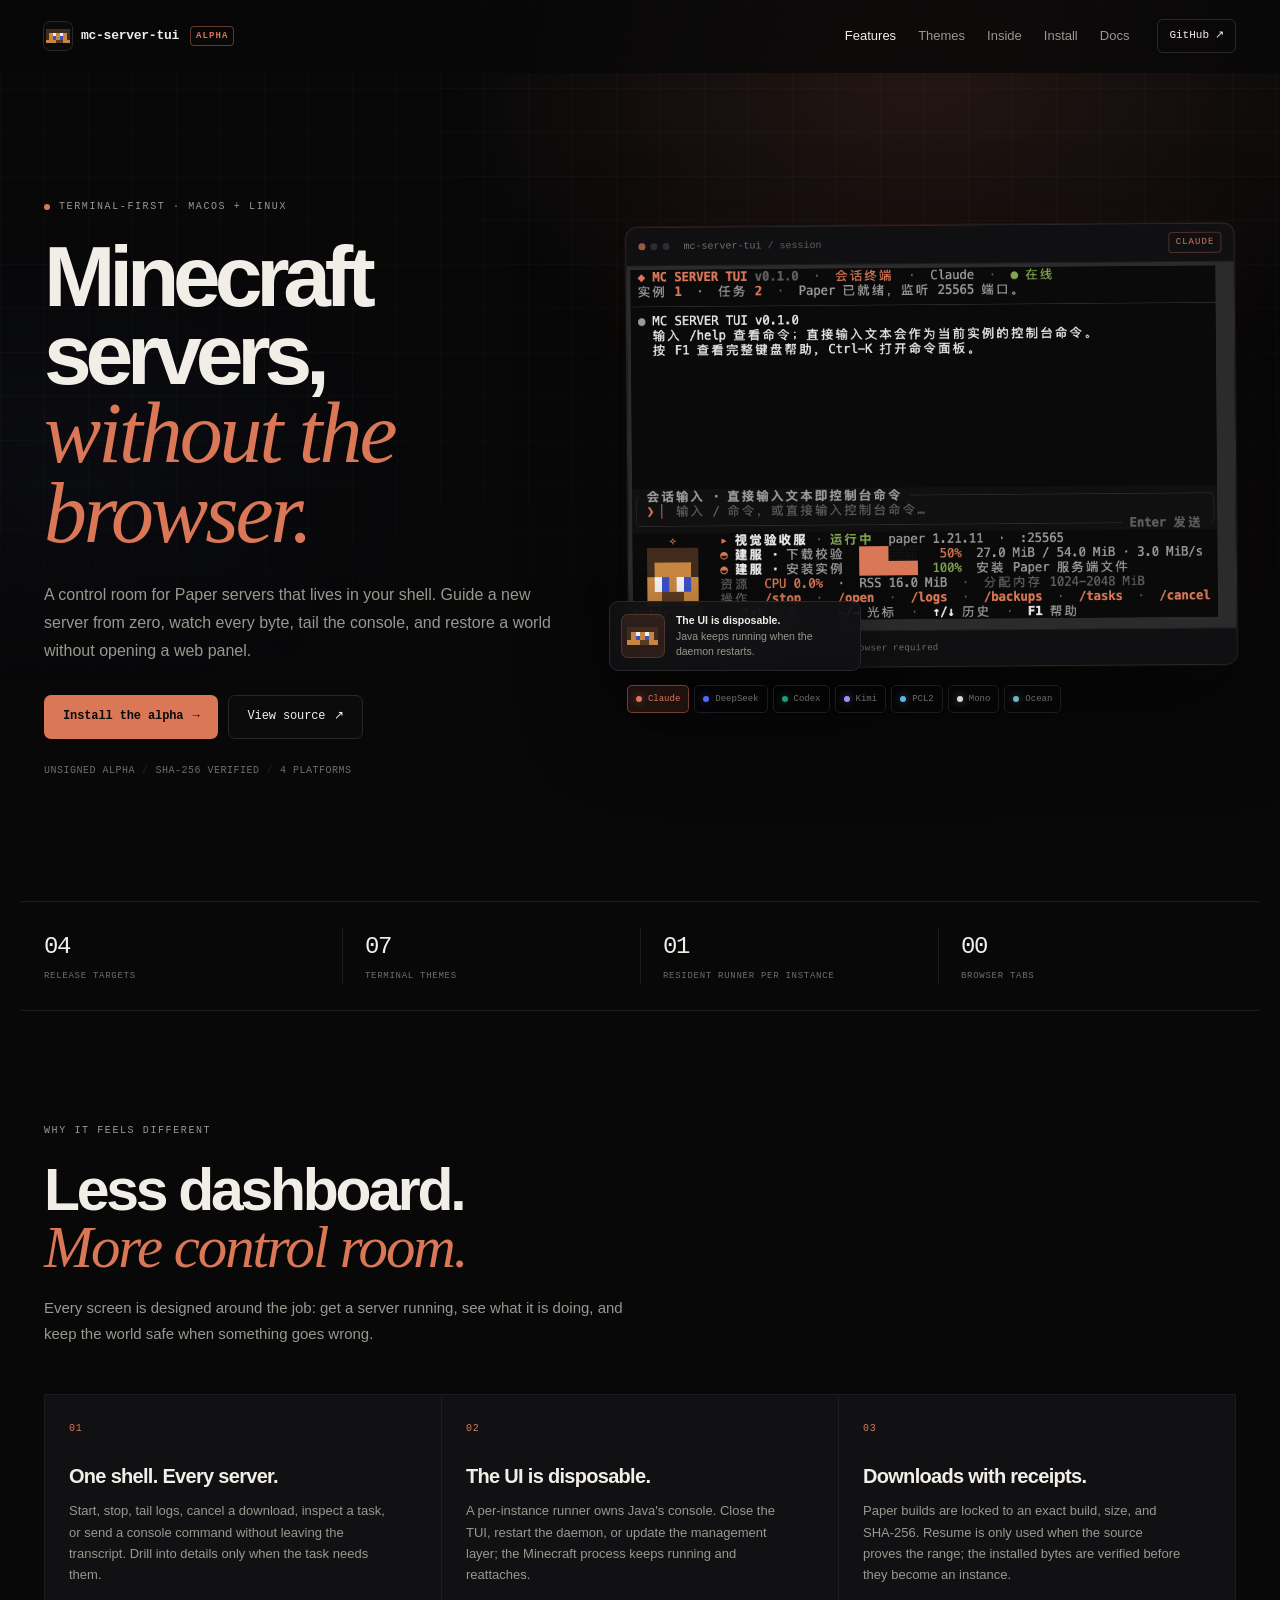
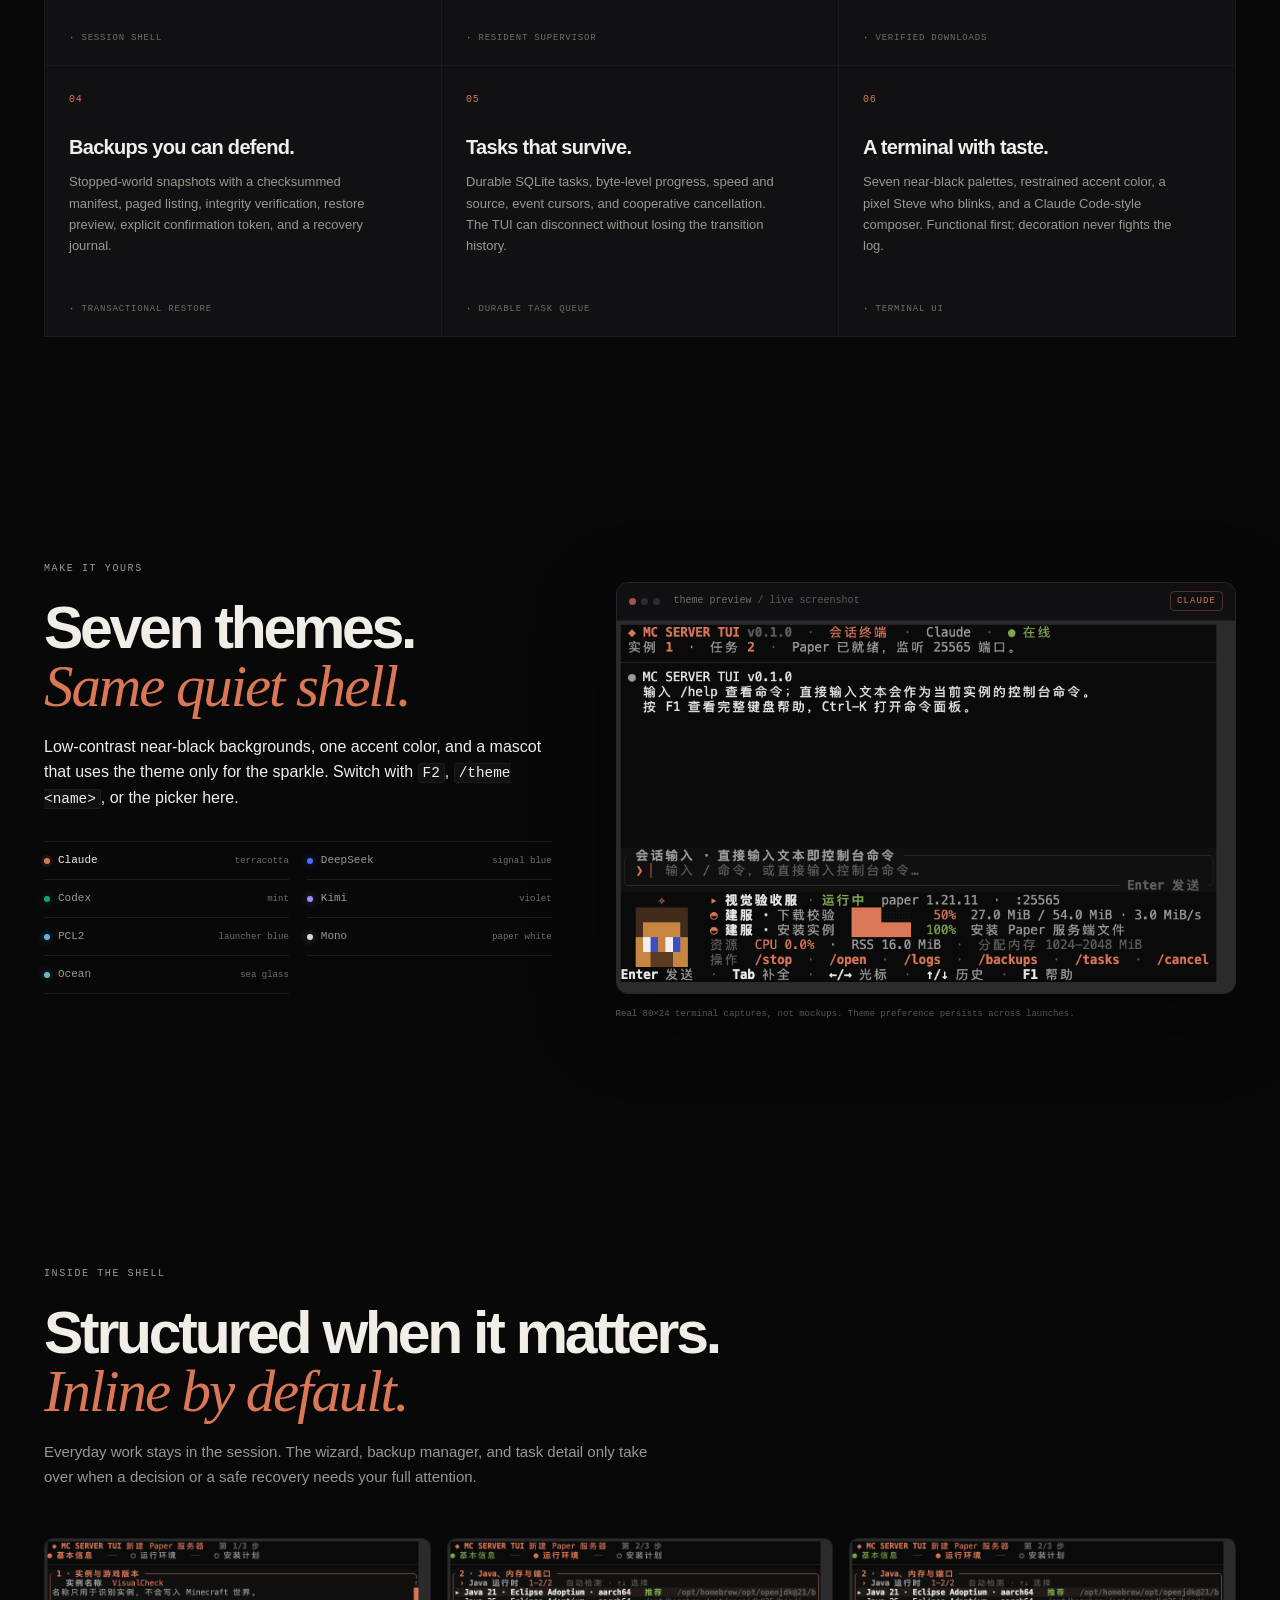
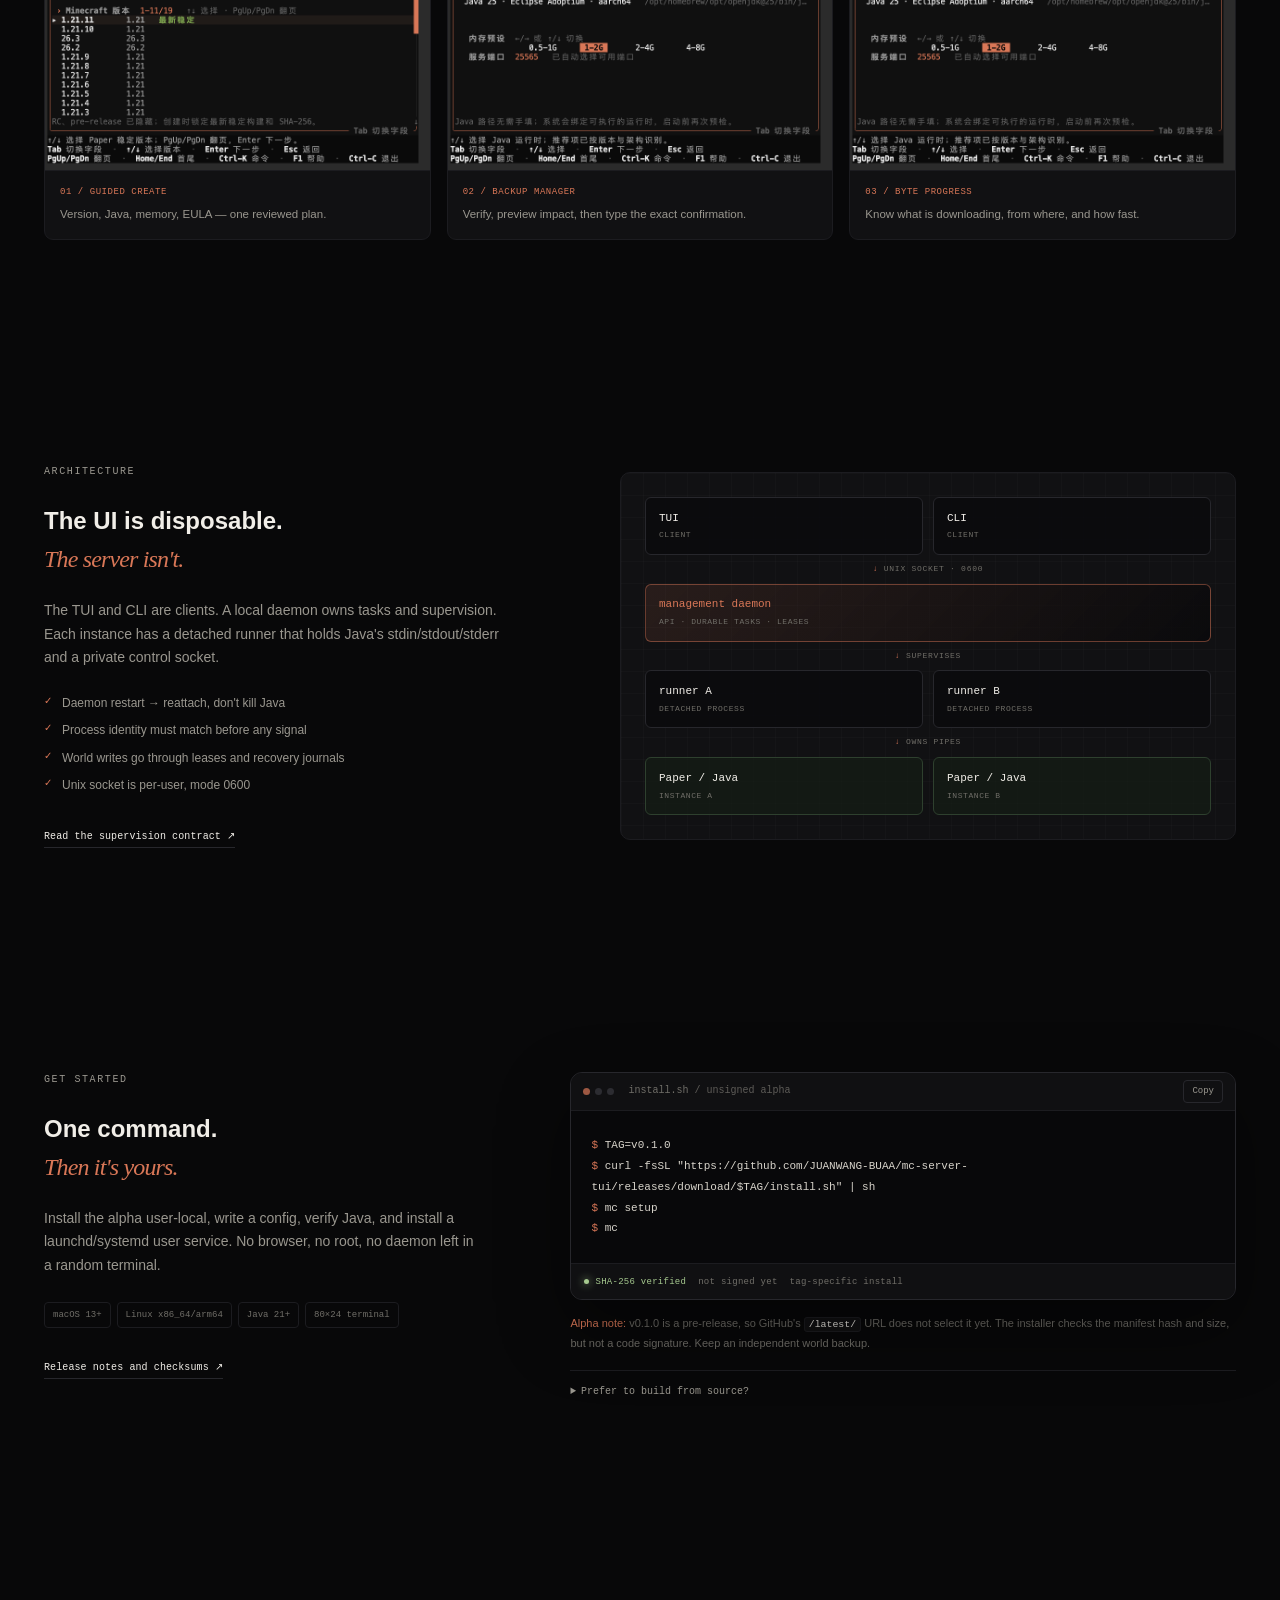
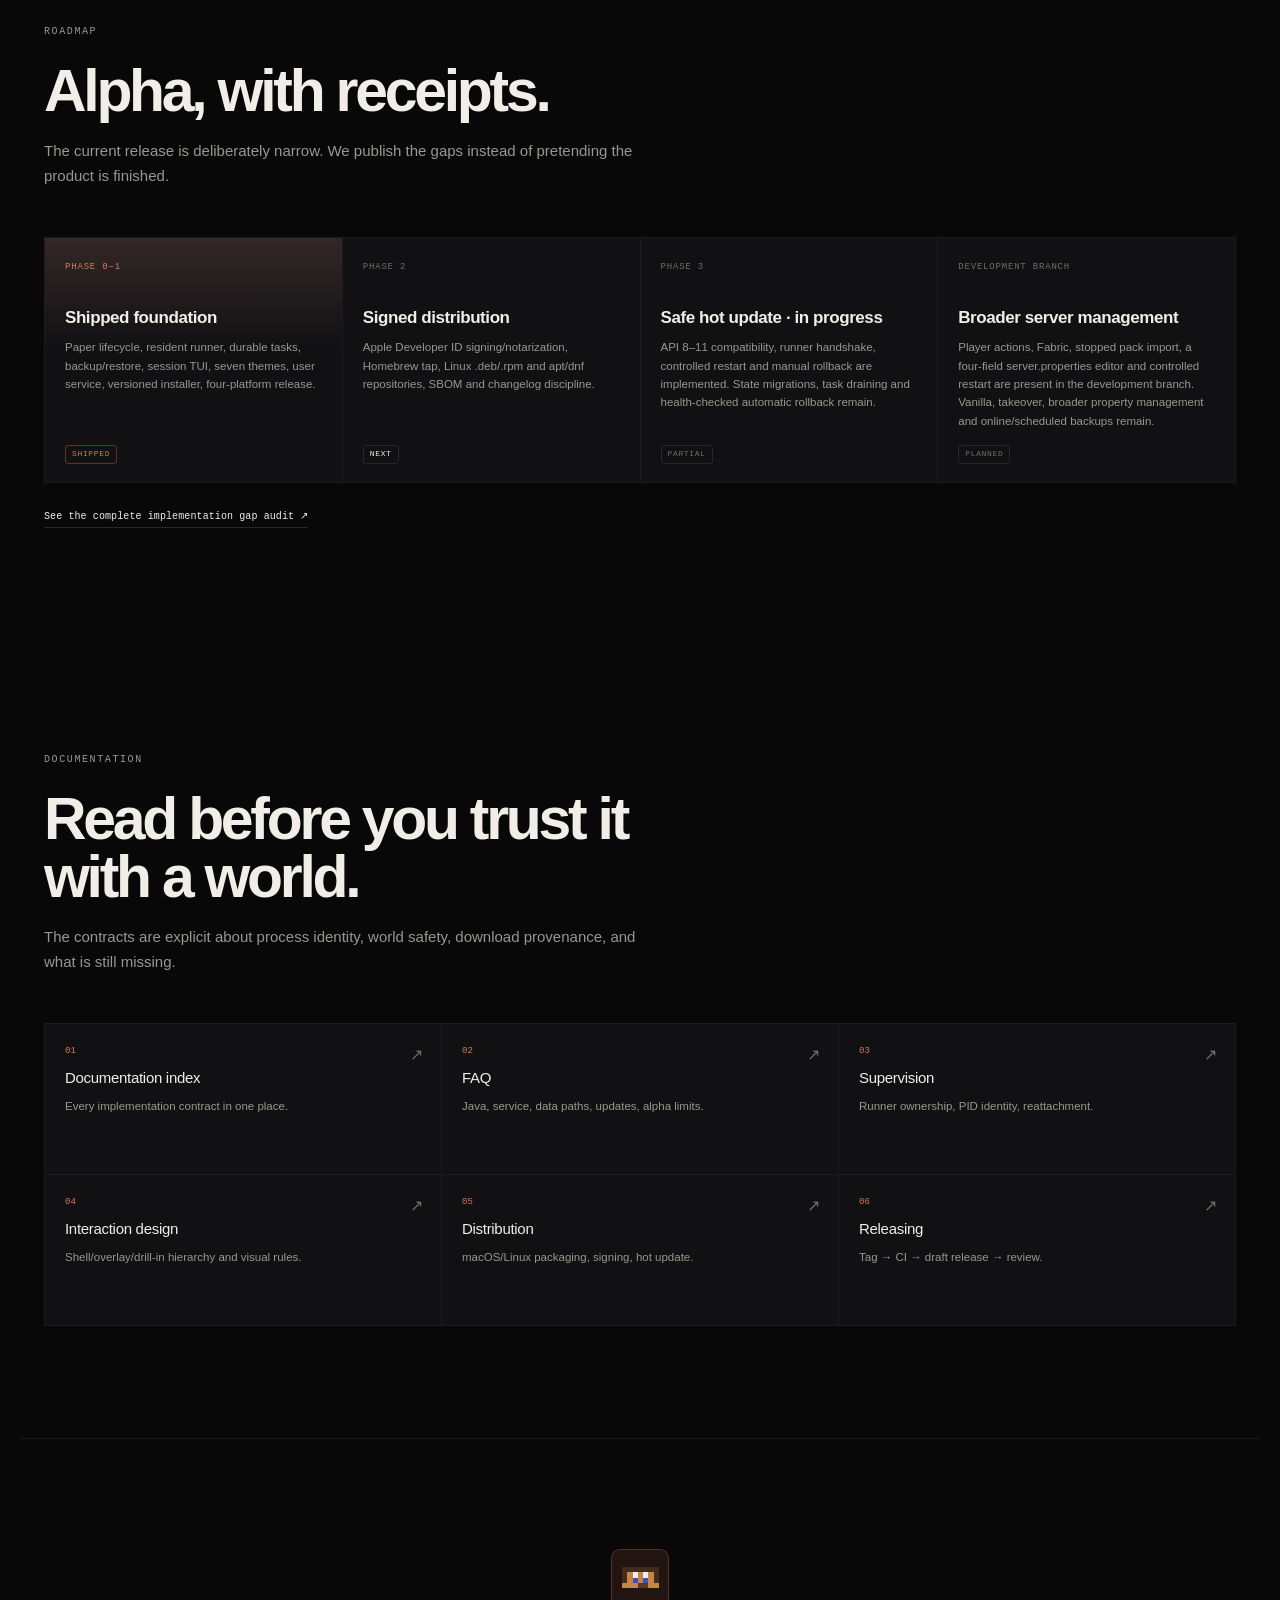
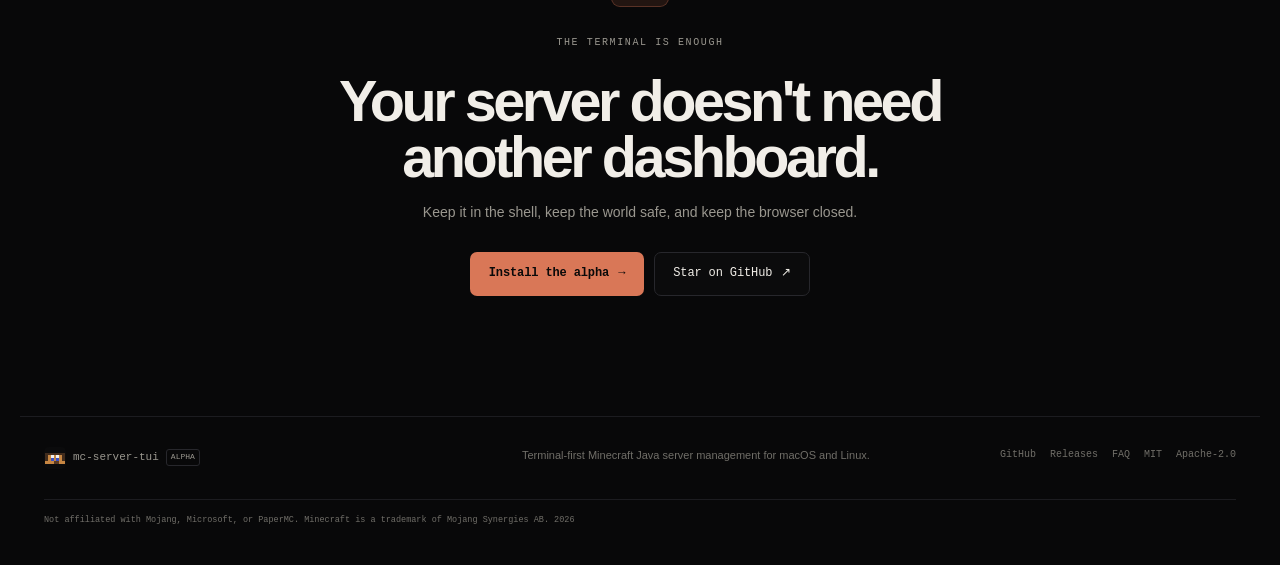
==== site/index.html @ d03c5795 "feat: add controlled server restart Add v11 restart coordination, CLI lifecycle commands, TUI restar" ====
<!doctype html>
<html lang="en" data-theme="claude">
<head>
  <meta charset="utf-8">
  <meta name="viewport" content="width=device-width, initial-scale=1">
  <script>
    document.documentElement.classList.add("js");
    window.addEventListener("error", function () {
      document.documentElement.classList.remove("js");
    }, true);
  </script>
  <title>mc-server-tui — Minecraft servers without the browser</title>
  <meta name="description" content="A terminal-first Minecraft Java server manager for macOS and Linux. Guided Paper setup, a resident supervisor, live console, verified downloads, world backups, and a Claude Code-style TUI.">
  <meta name="keywords" content="Minecraft server manager, PaperMC, Rust TUI, Ratatui, macOS, Linux, self-hosted, Minecraft backup, terminal UI, server supervisor">
  <meta name="author" content="JUANWANG-BUAA">
  <meta name="theme-color" content="#0b0b0c">
  <link rel="canonical" href="https://juanwang-buaa.github.io/mc-server-tui/">
  <link rel="icon" href="assets/favicon.svg" type="image/svg+xml">
  <link rel="stylesheet" href="assets/styles.css">
  <noscript><style>[data-reveal]{opacity:1!important;transform:none!important}</style></noscript>
  <meta property="og:type" content="website">
  <meta property="og:title" content="mc-server-tui — Minecraft servers without the browser">
  <meta property="og:description" content="A terminal-first Minecraft Java server manager for macOS and Linux. Paper setup, resident runner, live console, verified downloads, backups.">
  <meta property="og:url" content="https://juanwang-buaa.github.io/mc-server-tui/">
  <meta property="og:image" content="https://juanwang-buaa.github.io/mc-server-tui/assets/themes-overview.png">
  <meta name="twitter:card" content="summary_large_image">
  <meta name="twitter:title" content="mc-server-tui — Minecraft servers without the browser">
  <meta name="twitter:description" content="A terminal-first Minecraft Java server manager for macOS and Linux.">
  <meta name="twitter:image" content="https://juanwang-buaa.github.io/mc-server-tui/assets/themes-overview.png">
  <script type="application/ld+json">
  {
    "@context": "https://schema.org",
    "@type": "SoftwareApplication",
    "name": "mc-server-tui",
    "applicationCategory": "DeveloperApplication",
    "operatingSystem": "macOS, Linux",
    "softwareVersion": "0.1.0",
    "license": "MIT OR Apache-2.0",
    "url": "https://juanwang-buaa.github.io/mc-server-tui/",
    "codeRepository": "https://github.com/JUANWANG-BUAA/mc-server-tui",
    "description": "Terminal-first Minecraft Java server manager with a resident supervisor, verified downloads, backups, and a Claude Code-style TUI."
  }
  </script>
  <script src="assets/app.js" defer></script>
</head>
<body>
  <a class="skip-link" href="#main">Skip to content</a>
  <div class="page-glow" aria-hidden="true"></div>

  <header class="site-header" id="site-header">
    <div class="header-inner">
      <a class="brand" href="#top" aria-label="mc-server-tui home">
        <img class="brand-mark" src="assets/favicon.svg" alt="" width="28" height="28">
        <span>mc-server-tui</span>
        <span class="alpha-tag">ALPHA</span>
      </a>
      <nav class="nav" aria-label="Main navigation">
        <a href="#features">Features</a>
        <a href="#themes">Themes</a>
        <a href="#inside">Inside</a>
        <a href="#install">Install</a>
        <a href="#docs">Docs</a>
      </nav>
      <a class="header-github" href="https://github.com/JUANWANG-BUAA/mc-server-tui" target="_blank" rel="noreferrer">
        GitHub <span aria-hidden="true">↗</span>
      </a>
    </div>
  </header>

  <main id="main">
    <section class="hero" id="top">
      <div class="hero-copy" data-reveal>
        <div class="eyebrow"><span class="pulse-dot" aria-hidden="true"></span> Terminal-first · macOS + Linux</div>
        <h1>Minecraft servers,<br><em>without the browser.</em></h1>
        <p class="lede">A control room for Paper servers that lives in your shell. Guide a new server from zero, watch every byte, tail the console, and restore a world without opening a web panel.</p>
        <div class="hero-actions">
          <a class="button button-primary" href="#install">Install the alpha <span aria-hidden="true">→</span></a>
          <a class="button button-ghost" href="https://github.com/JUANWANG-BUAA/mc-server-tui" target="_blank" rel="noreferrer">View source <span aria-hidden="true">↗</span></a>
        </div>
        <div class="hero-meta">
          <span>Unsigned alpha</span><span class="meta-sep">/</span>
          <span>SHA-256 verified</span><span class="meta-sep">/</span>
          <span>4 platforms</span>
        </div>
      </div>

      <div class="hero-visual" data-reveal>
        <div class="terminal-window hero-terminal">
          <div class="terminal-bar">
            <span class="traffic" aria-hidden="true"><i></i><i></i><i></i></span>
            <span class="terminal-path">mc-server-tui <span>/ session</span></span>
            <span class="theme-label" id="hero-theme-label">CLAUDE</span>
          </div>
          <div class="terminal-screen">
            <img id="hero-shot" src="assets/shell-session-claude-80x24.png" alt="mc-server-tui session shell in the Claude theme" width="830" height="500" fetchpriority="high">
          </div>
          <div class="terminal-status">
            <span class="status-live"><i aria-hidden="true"></i> resident runner online</span>
            <span>80×24</span>
            <span>no browser required</span>
          </div>
        </div>

        <div class="runner-card">
          <div class="steve" aria-hidden="true">
            <svg viewBox="0 0 7 4" shape-rendering="crispEdges" role="presentation">
              <rect width="7" height="1" fill="#402b1c"/>
              <rect x="0" y="1" width="1" height="1" fill="#402b1c"/><rect x="6" y="1" width="1" height="1" fill="#402b1c"/>
              <rect x="1" y="1" width="1" height="1" fill="#c68642"/><rect x="2" y="1" width="1" height="1" fill="#f0f0f0"/><rect x="3" y="1" width="1" height="1" fill="#c68642"/><rect x="4" y="1" width="1" height="1" fill="#f0f0f0"/><rect x="5" y="1" width="1" height="1" fill="#c68642"/>
              <rect x="0" y="2" width="1" height="1" fill="#402b1c"/><rect x="1" y="2" width="1" height="1" fill="#c68642"/><rect x="2" y="2" width="1" height="1" fill="#3a4fc4"/><rect x="3" y="2" width="1" height="1" fill="#c68642"/><rect x="4" y="2" width="1" height="1" fill="#3a4fc4"/><rect x="5" y="2" width="1" height="1" fill="#c68642"/><rect x="6" y="2" width="1" height="1" fill="#402b1c"/>
              <rect x="0" y="3" width="1" height="1" fill="#c68642"/><rect x="1" y="3" width="1" height="1" fill="#c68642"/><rect x="2" y="3" width="1" height="1" fill="#c68642"/><rect x="3" y="3" width="1" height="1" fill="#5b3a22"/><rect x="4" y="3" width="1" height="1" fill="#5b3a22"/><rect x="5" y="3" width="1" height="1" fill="#c68642"/><rect x="6" y="3" width="1" height="1" fill="#c68642"/>
            </svg>
          </div>
          <p><strong>The UI is disposable.</strong><br>Java keeps running when the daemon restarts.</p>
        </div>

        <div class="theme-picker" role="group" aria-label="Preview a terminal theme">
          <button type="button" class="theme-chip is-active" data-set-theme="claude" aria-pressed="true"><i style="--swatch:#d97757"></i>Claude</button>
          <button type="button" class="theme-chip" data-set-theme="deepseek" aria-pressed="false"><i style="--swatch:#4d6bfe"></i>DeepSeek</button>
          <button type="button" class="theme-chip" data-set-theme="codex" aria-pressed="false"><i style="--swatch:#10a37f"></i>Codex</button>
          <button type="button" class="theme-chip" data-set-theme="kimi" aria-pressed="false"><i style="--swatch:#a78bfa"></i>Kimi</button>
          <button type="button" class="theme-chip" data-set-theme="pcl2" aria-pressed="false"><i style="--swatch:#56b8e8"></i>PCL2</button>
          <button type="button" class="theme-chip" data-set-theme="mono" aria-pressed="false"><i style="--swatch:#d8d8d8"></i>Mono</button>
          <button type="button" class="theme-chip" data-set-theme="ocean" aria-pressed="false"><i style="--swatch:#6cb6c9"></i>Ocean</button>
        </div>
      </div>
    </section>

    <section class="stats" aria-label="Project facts">
      <div><strong>04</strong><span>release targets</span></div>
      <div><strong>07</strong><span>terminal themes</span></div>
      <div><strong>01</strong><span>resident runner per instance</span></div>
      <div><strong>00</strong><span>browser tabs</span></div>
    </section>

    <section class="section" id="features">
      <div class="section-heading" data-reveal>
        <p class="eyebrow">Why it feels different</p>
        <h2>Less dashboard.<br><em>More control room.</em></h2>
        <p>Every screen is designed around the job: get a server running, see what it is doing, and keep the world safe when something goes wrong.</p>
      </div>
      <div class="feature-grid">
        <article class="feature-card" data-reveal>
          <span class="feature-index">01</span>
          <h3>One shell. Every server.</h3>
          <p>Start, stop, tail logs, cancel a download, inspect a task, or send a console command without leaving the transcript. Drill into details only when the task needs them.</p>
          <span class="feature-tag">session shell</span>
        </article>
        <article class="feature-card" data-reveal>
          <span class="feature-index">02</span>
          <h3>The UI is disposable.</h3>
          <p>A per-instance runner owns Java's console. Close the TUI, restart the daemon, or update the management layer; the Minecraft process keeps running and reattaches.</p>
          <span class="feature-tag">resident supervisor</span>
        </article>
        <article class="feature-card" data-reveal>
          <span class="feature-index">03</span>
          <h3>Downloads with receipts.</h3>
          <p>Paper builds are locked to an exact build, size, and SHA-256. Resume is only used when the source proves the range; the installed bytes are verified before they become an instance.</p>
          <span class="feature-tag">verified downloads</span>
        </article>
        <article class="feature-card" data-reveal>
          <span class="feature-index">04</span>
          <h3>Backups you can defend.</h3>
          <p>Stopped-world snapshots with a checksummed manifest, paged listing, integrity verification, restore preview, explicit confirmation token, and a recovery journal.</p>
          <span class="feature-tag">transactional restore</span>
        </article>
        <article class="feature-card" data-reveal>
          <span class="feature-index">05</span>
          <h3>Tasks that survive.</h3>
          <p>Durable SQLite tasks, byte-level progress, speed and source, event cursors, and cooperative cancellation. The TUI can disconnect without losing the transition history.</p>
          <span class="feature-tag">durable task queue</span>
        </article>
        <article class="feature-card" data-reveal>
          <span class="feature-index">06</span>
          <h3>A terminal with taste.</h3>
          <p>Seven near-black palettes, restrained accent color, a pixel Steve who blinks, and a Claude Code-style composer. Functional first; decoration never fights the log.</p>
          <span class="feature-tag">terminal UI</span>
        </article>
      </div>
    </section>

    <section class="section theme-section" id="themes">
      <div class="section-heading compact" data-reveal>
        <p class="eyebrow">Make it yours</p>
        <h2>Seven themes.<br><em>Same quiet shell.</em></h2>
        <p>Low-contrast near-black backgrounds, one accent color, and a mascot that uses the theme only for the sparkle. Switch with <code>F2</code>, <code>/theme &lt;name&gt;</code>, or the picker here.</p>
        <div class="theme-list" role="group" aria-label="Theme preview">
          <button type="button" class="theme-row is-active" data-set-theme="claude" aria-pressed="true"><span class="swatch" style="--swatch:#d97757"></span><span>Claude</span><small>terracotta</small></button>
          <button type="button" class="theme-row" data-set-theme="deepseek" aria-pressed="false"><span class="swatch" style="--swatch:#4d6bfe"></span><span>DeepSeek</span><small>signal blue</small></button>
          <button type="button" class="theme-row" data-set-theme="codex" aria-pressed="false"><span class="swatch" style="--swatch:#10a37f"></span><span>Codex</span><small>mint</small></button>
          <button type="button" class="theme-row" data-set-theme="kimi" aria-pressed="false"><span class="swatch" style="--swatch:#a78bfa"></span><span>Kimi</span><small>violet</small></button>
          <button type="button" class="theme-row" data-set-theme="pcl2" aria-pressed="false"><span class="swatch" style="--swatch:#56b8e8"></span><span>PCL2</span><small>launcher blue</small></button>
          <button type="button" class="theme-row" data-set-theme="mono" aria-pressed="false"><span class="swatch" style="--swatch:#d8d8d8"></span><span>Mono</span><small>paper white</small></button>
          <button type="button" class="theme-row" data-set-theme="ocean" aria-pressed="false"><span class="swatch" style="--swatch:#6cb6c9"></span><span>Ocean</span><small>sea glass</small></button>
        </div>
      </div>
      <div class="theme-preview" data-reveal>
        <div class="terminal-window">
          <div class="terminal-bar">
            <span class="traffic" aria-hidden="true"><i></i><i></i><i></i></span>
            <span class="terminal-path">theme preview <span>/ live screenshot</span></span>
            <span class="theme-label" id="theme-preview-label">CLAUDE</span>
          </div>
          <div class="terminal-screen">
            <img id="theme-shot" src="assets/shell-session-claude-80x24.png" alt="mc-server-tui Claude theme screenshot" width="830" height="500" loading="lazy">
          </div>
        </div>
        <p class="caption">Real 80×24 terminal captures, not mockups. Theme preference persists across launches.</p>
      </div>
    </section>

    <section class="section gallery-section" id="inside">
      <div class="section-heading" data-reveal>
        <p class="eyebrow">Inside the shell</p>
        <h2>Structured when it matters.<br><em>Inline by default.</em></h2>
        <p>Everyday work stays in the session. The wizard, backup manager, and task detail only take over when a decision or a safe recovery needs your full attention.</p>
      </div>
      <div class="gallery">
        <figure class="gallery-card" data-reveal>
          <img src="assets/theme-create-version-80x24.png" alt="Guided Paper version picker with scrollbar and runtime summary" width="830" height="500" loading="lazy">
          <figcaption><span>01 / Guided create</span><strong>Version, Java, memory, EULA — one reviewed plan.</strong></figcaption>
        </figure>
        <figure class="gallery-card" data-reveal>
          <img src="assets/theme-backup-manager-80x24.png" alt="World backup manager with paged backups and verification status" width="830" height="500" loading="lazy">
          <figcaption><span>02 / Backup manager</span><strong>Verify, preview impact, then type the exact confirmation.</strong></figcaption>
        </figure>
        <figure class="gallery-card" data-reveal>
          <img src="assets/theme-download-progress-80x24.png" alt="Download task with byte progress, speed, and source" width="830" height="500" loading="lazy">
          <figcaption><span>03 / Byte progress</span><strong>Know what is downloading, from where, and how fast.</strong></figcaption>
        </figure>
      </div>
    </section>

    <section class="section architecture-section" id="architecture">
      <div class="architecture-copy" data-reveal>
        <p class="eyebrow">Architecture</p>
        <h2>The UI is disposable.<br><em>The server isn't.</em></h2>
        <p>The TUI and CLI are clients. A local daemon owns tasks and supervision. Each instance has a detached runner that holds Java's stdin/stdout/stderr and a private control socket.</p>
        <ul class="check-list">
          <li>Daemon restart → reattach, don't kill Java</li>
          <li>Process identity must match before any signal</li>
          <li>World writes go through leases and recovery journals</li>
          <li>Unix socket is per-user, mode 0600</li>
        </ul>
        <a class="text-link" href="https://github.com/JUANWANG-BUAA/mc-server-tui/blob/main/docs/SUPERVISION.md" target="_blank" rel="noreferrer">Read the supervision contract <span aria-hidden="true">↗</span></a>
      </div>
      <div class="diagram" data-reveal aria-label="Architecture diagram">
        <div class="diagram-row two">
          <div class="node"><span>TUI</span><small>client</small></div>
          <div class="node"><span>CLI</span><small>client</small></div>
        </div>
        <div class="diagram-link">Unix socket · 0600</div>
        <div class="node node-wide node-daemon"><span>management daemon</span><small>API · durable tasks · leases</small></div>
        <div class="diagram-link">supervises</div>
        <div class="diagram-row two">
          <div class="node"><span>runner A</span><small>detached process</small></div>
          <div class="node"><span>runner B</span><small>detached process</small></div>
        </div>
        <div class="diagram-link">owns pipes</div>
        <div class="diagram-row two">
          <div class="node node-java"><span>Paper / Java</span><small>instance A</small></div>
          <div class="node node-java"><span>Paper / Java</span><small>instance B</small></div>
        </div>
      </div>
    </section>

    <section class="section install-section" id="install">
      <div class="install-copy" data-reveal>
        <p class="eyebrow">Get started</p>
        <h2>One command.<br><em>Then it's yours.</em></h2>
        <p>Install the alpha user-local, write a config, verify Java, and install a launchd/systemd user service. No browser, no root, no daemon left in a random terminal.</p>
        <div class="requirements">
          <span>macOS 13+</span><span>Linux x86_64/arm64</span><span>Java 21+</span><span>80×24 terminal</span>
        </div>
        <a class="text-link" href="https://github.com/JUANWANG-BUAA/mc-server-tui/releases/tag/v0.1.0" target="_blank" rel="noreferrer">Release notes and checksums <span aria-hidden="true">↗</span></a>
      </div>
      <div class="install-panel" data-reveal>
        <div class="terminal-window">
          <div class="terminal-bar">
            <span class="traffic" aria-hidden="true"><i></i><i></i><i></i></span>
            <span class="terminal-path">install.sh <span>/ unsigned alpha</span></span>
            <button class="copy-button" type="button" id="copy-install" aria-label="Copy install commands">Copy</button>
          </div>
          <pre class="install-code" id="install-snippet"><span class="prompt">$</span> TAG=v0.1.0
<span class="prompt">$</span> curl -fsSL "https://github.com/JUANWANG-BUAA/mc-server-tui/releases/download/$TAG/install.sh" | sh
<span class="prompt">$</span> mc setup
<span class="prompt">$</span> mc</pre>
          <div class="terminal-status">
            <span class="status-live"><i aria-hidden="true"></i> SHA-256 verified</span>
            <span>not signed yet</span>
            <span>tag-specific install</span>
          </div>
        </div>
        <p class="install-note"><strong>Alpha note:</strong> v0.1.0 is a pre-release, so GitHub's <code>/latest/</code> URL does not select it yet. The installer checks the manifest hash and size, but not a code signature. Keep an independent world backup.</p>
        <details class="source-build">
          <summary>Prefer to build from source?</summary>
          <pre><code>git clone https://github.com/JUANWANG-BUAA/mc-server-tui.git
cd mc-server-tui
cargo build --workspace
./target/debug/mc setup --dry-run
./target/debug/mc setup
./target/debug/mc</code></pre>
        </details>
      </div>
    </section>

    <section class="section roadmap-section" id="roadmap">
      <div class="section-heading compact" data-reveal>
        <p class="eyebrow">Roadmap</p>
        <h2>Alpha, with receipts.</h2>
        <p>The current release is deliberately narrow. We publish the gaps instead of pretending the product is finished.</p>
      </div>
      <div class="roadmap">
        <article class="roadmap-item done" data-reveal>
          <span class="phase">Phase 0–1</span>
          <h3>Shipped foundation</h3>
          <p>Paper lifecycle, resident runner, durable tasks, backup/restore, session TUI, seven themes, user service, versioned installer, four-platform release.</p>
          <span class="status-pill">shipped</span>
        </article>
        <article class="roadmap-item next" data-reveal>
          <span class="phase">Phase 2</span>
          <h3>Signed distribution</h3>
          <p>Apple Developer ID signing/notarization, Homebrew tap, Linux .deb/.rpm and apt/dnf repositories, SBOM and changelog discipline.</p>
          <span class="status-pill">next</span>
        </article>
        <article class="roadmap-item" data-reveal>
          <span class="phase">Phase 3</span>
          <h3>Safe hot update · in progress</h3>
          <p>API 8–11 compatibility, runner handshake, controlled restart and manual rollback are implemented. State migrations, task draining and health-checked automatic rollback remain.</p>
          <span class="status-pill">partial</span>
        </article>
        <article class="roadmap-item" data-reveal>
          <span class="phase">Development branch</span>
          <h3>Broader server management</h3>
          <p>Player actions, Fabric, stopped pack import, a four-field server.properties editor and controlled restart are present in the development branch. Vanilla, takeover, broader property management and online/scheduled backups remain.</p>
          <span class="status-pill">planned</span>
        </article>
      </div>
      <a class="text-link roadmap-link" href="https://github.com/JUANWANG-BUAA/mc-server-tui/blob/main/docs/IMPLEMENTATION_GAPS.md" target="_blank" rel="noreferrer">See the complete implementation gap audit <span aria-hidden="true">↗</span></a>
    </section>

    <section class="section docs-section" id="docs">
      <div class="section-heading compact" data-reveal>
        <p class="eyebrow">Documentation</p>
        <h2>Read before you trust it with a world.</h2>
        <p>The contracts are explicit about process identity, world safety, download provenance, and what is still missing.</p>
      </div>
      <div class="docs-grid">
        <a class="doc-card" href="https://github.com/JUANWANG-BUAA/mc-server-tui/blob/main/docs/README.md" target="_blank" rel="noreferrer"><span class="doc-index">01</span><strong>Documentation index</strong><span>Every implementation contract in one place.</span><i aria-hidden="true">↗</i></a>
        <a class="doc-card" href="https://github.com/JUANWANG-BUAA/mc-server-tui/blob/main/docs/FAQ.md" target="_blank" rel="noreferrer"><span class="doc-index">02</span><strong>FAQ</strong><span>Java, service, data paths, updates, alpha limits.</span><i aria-hidden="true">↗</i></a>
        <a class="doc-card" href="https://github.com/JUANWANG-BUAA/mc-server-tui/blob/main/docs/SUPERVISION.md" target="_blank" rel="noreferrer"><span class="doc-index">03</span><strong>Supervision</strong><span>Runner ownership, PID identity, reattachment.</span><i aria-hidden="true">↗</i></a>
        <a class="doc-card" href="https://github.com/JUANWANG-BUAA/mc-server-tui/blob/main/docs/INTERACTION_DESIGN.md" target="_blank" rel="noreferrer"><span class="doc-index">04</span><strong>Interaction design</strong><span>Shell/overlay/drill-in hierarchy and visual rules.</span><i aria-hidden="true">↗</i></a>
        <a class="doc-card" href="https://github.com/JUANWANG-BUAA/mc-server-tui/blob/main/docs/DISTRIBUTION.md" target="_blank" rel="noreferrer"><span class="doc-index">05</span><strong>Distribution</strong><span>macOS/Linux packaging, signing, hot update.</span><i aria-hidden="true">↗</i></a>
        <a class="doc-card" href="https://github.com/JUANWANG-BUAA/mc-server-tui/blob/main/docs/RELEASING.md" target="_blank" rel="noreferrer"><span class="doc-index">06</span><strong>Releasing</strong><span>Tag → CI → draft release → review.</span><i aria-hidden="true">↗</i></a>
      </div>
    </section>

    <section class="final-cta" data-reveal>
      <div class="final-steve" aria-hidden="true">
        <svg viewBox="0 0 7 4" shape-rendering="crispEdges" role="presentation">
          <rect width="7" height="1" fill="#402b1c"/>
          <rect x="0" y="1" width="1" height="1" fill="#402b1c"/><rect x="6" y="1" width="1" height="1" fill="#402b1c"/>
          <rect x="1" y="1" width="1" height="1" fill="#c68642"/><rect x="2" y="1" width="1" height="1" fill="#f0f0f0"/><rect x="3" y="1" width="1" height="1" fill="#c68642"/><rect x="4" y="1" width="1" height="1" fill="#f0f0f0"/><rect x="5" y="1" width="1" height="1" fill="#c68642"/>
          <rect x="0" y="2" width="1" height="1" fill="#402b1c"/><rect x="1" y="2" width="1" height="1" fill="#c68642"/><rect x="2" y="2" width="1" height="1" fill="#3a4fc4"/><rect x="3" y="2" width="1" height="1" fill="#c68642"/><rect x="4" y="2" width="1" height="1" fill="#3a4fc4"/><rect x="5" y="2" width="1" height="1" fill="#c68642"/><rect x="6" y="2" width="1" height="1" fill="#402b1c"/>
          <rect x="0" y="3" width="1" height="1" fill="#c68642"/><rect x="1" y="3" width="1" height="1" fill="#c68642"/><rect x="2" y="3" width="1" height="1" fill="#c68642"/><rect x="3" y="3" width="1" height="1" fill="#5b3a22"/><rect x="4" y="3" width="1" height="1" fill="#5b3a22"/><rect x="5" y="3" width="1" height="1" fill="#c68642"/><rect x="6" y="3" width="1" height="1" fill="#c68642"/>
        </svg>
      </div>
      <p class="eyebrow">The terminal is enough</p>
      <h2>Your server doesn't need another dashboard.</h2>
      <p>Keep it in the shell, keep the world safe, and keep the browser closed.</p>
      <div class="hero-actions center">
        <a class="button button-primary" href="#install">Install the alpha <span aria-hidden="true">→</span></a>
        <a class="button button-ghost" href="https://github.com/JUANWANG-BUAA/mc-server-tui" target="_blank" rel="noreferrer">Star on GitHub <span aria-hidden="true">↗</span></a>
      </div>
    </section>
  </main>

  <footer class="site-footer">
    <div class="footer-brand">
      <img src="assets/favicon.svg" alt="" width="22" height="22">
      <span>mc-server-tui</span>
      <span class="footer-alpha">alpha</span>
    </div>
    <p>Terminal-first Minecraft Java server management for macOS and Linux.</p>
    <div class="footer-links">
      <a href="https://github.com/JUANWANG-BUAA/mc-server-tui" target="_blank" rel="noreferrer">GitHub</a>
      <a href="https://github.com/JUANWANG-BUAA/mc-server-tui/releases" target="_blank" rel="noreferrer">Releases</a>
      <a href="https://github.com/JUANWANG-BUAA/mc-server-tui/blob/main/docs/FAQ.md" target="_blank" rel="noreferrer">FAQ</a>
      <a href="https://github.com/JUANWANG-BUAA/mc-server-tui/blob/main/LICENSE-MIT" target="_blank" rel="noreferrer">MIT</a>
      <a href="https://github.com/JUANWANG-BUAA/mc-server-tui/blob/main/LICENSE-APACHE" target="_blank" rel="noreferrer">Apache-2.0</a>
    </div>
    <p class="fine-print">Not affiliated with Mojang, Microsoft, or PaperMC. Minecraft is a trademark of Mojang Synergies AB. <span id="year">2026</span></p>
  </footer>
</body>
</html>
---- site/assets/styles.css ----
:root {
  --bg: #080809;
  --bg-elevated: #0d0d0f;
  --surface: #111113;
  --surface-2: #161618;
  --line: #27272c;
  --line-soft: #1c1c20;
  --text: #f1eee8;
  --muted: #9a978f;
  --muted-2: #706e68;
  --accent: #d97757;
  --accent-rgb: 217, 119, 87;
  --accent-soft: rgba(217, 119, 87, 0.12);
  --success: #a6c98f;
  --sans: "Inter", "SF Pro Text", -apple-system, BlinkMacSystemFont, "Segoe UI", sans-serif;
  --serif: "Iowan Old Style", "Palatino Linotype", Palatino, "Book Antiqua", Georgia, serif;
  --mono: "SFMono-Regular", "Cascadia Code", "Roboto Mono", Menlo, Consolas, monospace;
  --radius: 12px;
  --max: 1240px;
}

*,
*::before,
*::after { box-sizing: border-box; }

html {
  scroll-behavior: smooth;
  scroll-padding-top: 92px;
}

body {
  margin: 0;
  background: var(--bg);
  color: var(--text);
  font-family: var(--sans);
  font-size: 16px;
  line-height: 1.6;
  -webkit-font-smoothing: antialiased;
  overflow-x: hidden;
}

::selection {
  background: var(--accent);
  color: #090909;
}

a { color: inherit; text-decoration: none; }
button { font: inherit; }
img { max-width: 100%; height: auto; display: block; }
code, pre, kbd { font-family: var(--mono); }

.skip-link {
  position: fixed;
  top: -100px;
  left: 16px;
  z-index: 100;
  padding: 10px 14px;
  background: var(--accent);
  color: #080809;
  border-radius: 6px;
  font-family: var(--mono);
  font-size: 12px;
}
.skip-link:focus { top: 12px; }

.page-glow {
  position: fixed;
  inset: 0;
  z-index: 0;
  pointer-events: none;
  background:
    radial-gradient(700px 520px at 72% 8%, rgba(var(--accent-rgb), 0.13), transparent 70%),
    radial-gradient(560px 420px at 5% 55%, rgba(109, 133, 255, 0.045), transparent 65%),
    linear-gradient(rgba(255,255,255,0.018) 1px, transparent 1px),
    linear-gradient(90deg, rgba(255,255,255,0.018) 1px, transparent 1px);
  background-size: auto, auto, 44px 44px, 44px 44px;
  mask-image: linear-gradient(to bottom, black 0%, black 45%, transparent 82%);
  transition: background 300ms ease;
}

.site-header {
  position: sticky;
  top: 0;
  z-index: 30;
  border-bottom: 1px solid transparent;
  background: rgba(8, 8, 9, 0.72);
  backdrop-filter: blur(18px);
  transition: border-color 200ms ease, background 200ms ease;
}
.site-header.is-scrolled {
  border-bottom-color: var(--line-soft);
  background: rgba(8, 8, 9, 0.9);
}
.header-inner {
  max-width: var(--max);
  height: 72px;
  margin: 0 auto;
  padding: 0 24px;
  display: flex;
  align-items: center;
  gap: 28px;
}
.brand {
  display: inline-flex;
  align-items: center;
  gap: 9px;
  font-family: var(--mono);
  font-size: 13px;
  font-weight: 600;
  letter-spacing: -0.02em;
  white-space: nowrap;
}
.brand-mark {
  width: 28px;
  height: 28px;
  border-radius: 6px;
  box-shadow: 0 0 0 1px var(--line);
}
.alpha-tag {
  margin-left: 2px;
  padding: 2px 5px;
  border: 1px solid rgba(var(--accent-rgb), 0.45);
  border-radius: 4px;
  color: var(--accent);
  font-size: 9px;
  letter-spacing: 0.12em;
}
.nav {
  display: flex;
  align-items: center;
  gap: 22px;
  margin-left: auto;
}
.nav a {
  color: var(--muted);
  font-size: 13px;
  transition: color 160ms ease;
}
.nav a:hover { color: var(--text); }
.header-github {
  display: inline-flex;
  align-items: center;
  gap: 6px;
  padding: 7px 11px;
  border: 1px solid var(--line);
  border-radius: 6px;
  font-family: var(--mono);
  font-size: 11px;
  color: var(--text);
  transition: border-color 160ms ease, background 160ms ease;
}
.header-github:hover {
  border-color: rgba(var(--accent-rgb), 0.55);
  background: var(--accent-soft);
}

main { position: relative; z-index: 1; }

.hero {
  max-width: var(--max);
  min-height: calc(100vh - 72px);
  margin: 0 auto;
  padding: 76px 24px 72px;
  display: grid;
  grid-template-columns: 0.92fr 1.08fr;
  align-items: center;
  gap: 64px;
}
.eyebrow {
  display: flex;
  align-items: center;
  gap: 9px;
  margin: 0 0 22px;
  color: var(--muted);
  font-family: var(--mono);
  font-size: 10px;
  letter-spacing: 0.16em;
  text-transform: uppercase;
}
.pulse-dot {
  width: 6px;
  height: 6px;
  border-radius: 50%;
  background: var(--accent);
  box-shadow: 0 0 0 0 rgba(var(--accent-rgb), 0.5);
  animation: pulse 2.6s infinite;
}
@keyframes pulse {
  0%, 100% { box-shadow: 0 0 0 0 rgba(var(--accent-rgb), 0.45); }
  50% { box-shadow: 0 0 0 7px rgba(var(--accent-rgb), 0); }
}
h1, h2, h3, p { margin-top: 0; }
h1 {
  margin-bottom: 28px;
  font-size: clamp(3.4rem, 6.7vw, 6.6rem);
  line-height: 0.91;
  letter-spacing: -0.072em;
  font-weight: 600;
}
h1 em, h2 em {
  font-family: var(--serif);
  font-weight: 400;
  font-style: italic;
  letter-spacing: -0.035em;
  color: var(--accent);
}
.lede {
  max-width: 530px;
  margin-bottom: 30px;
  color: var(--muted);
  font-size: 16px;
  line-height: 1.75;
}
.hero-actions {
  display: flex;
  flex-wrap: wrap;
  align-items: center;
  gap: 10px;
}
.hero-actions.center { justify-content: center; }
.button {
  display: inline-flex;
  align-items: center;
  justify-content: center;
  gap: 9px;
  min-height: 44px;
  padding: 0 18px;
  border: 1px solid transparent;
  border-radius: 7px;
  font-family: var(--mono);
  font-size: 12px;
  letter-spacing: -0.01em;
  transition: transform 160ms ease, background 160ms ease, border-color 160ms ease, color 160ms ease;
}
.button:hover { transform: translateY(-1px); }
.button-primary {
  background: var(--accent);
  color: #090909;
  font-weight: 700;
}
.button-primary:hover { filter: brightness(1.08); }
.button-ghost {
  border-color: var(--line);
  color: var(--text);
  background: rgba(255, 255, 255, 0.015);
}
.button-ghost:hover {
  border-color: rgba(var(--accent-rgb), 0.5);
  background: var(--accent-soft);
}
.hero-meta {
  display: flex;
  flex-wrap: wrap;
  gap: 7px;
  margin-top: 24px;
  color: var(--muted-2);
  font-family: var(--mono);
  font-size: 10px;
  letter-spacing: 0.05em;
  text-transform: uppercase;
}
.meta-sep { color: var(--line); }
.hero-visual { position: relative; padding-bottom: 40px; }

.terminal-window {
  position: relative;
  overflow: hidden;
  background: var(--bg-elevated);
  border: 1px solid var(--line);
  border-radius: var(--radius);
  box-shadow: 0 28px 70px rgba(0, 0, 0, 0.45), 0 0 0 1px rgba(255, 255, 255, 0.02) inset;
}
.hero-terminal {
  transform: rotate(-0.45deg);
  box-shadow: 0 36px 100px rgba(0, 0, 0, 0.62), 0 0 0 1px rgba(var(--accent-rgb), 0.09), 0 0 80px rgba(var(--accent-rgb), 0.05);
  transition: transform 350ms ease, box-shadow 350ms ease;
}
.hero-terminal:hover {
  transform: rotate(0deg) translateY(-3px);
  box-shadow: 0 44px 110px rgba(0, 0, 0, 0.68), 0 0 0 1px rgba(var(--accent-rgb), 0.2), 0 0 100px rgba(var(--accent-rgb), 0.08);
}
.terminal-bar {
  display: flex;
  align-items: center;
  gap: 10px;
  min-height: 38px;
  padding: 0 12px;
  border-bottom: 1px solid var(--line-soft);
  background: #101012;
  color: var(--muted-2);
  font-family: var(--mono);
  font-size: 10px;
}
.traffic { display: inline-flex; gap: 5px; margin-right: 4px; }
.traffic i {
  width: 7px;
  height: 7px;
  border-radius: 50%;
  background: #2c2c31;
}
.traffic i:first-child { background: rgba(var(--accent-rgb), 0.7); }
.terminal-path { overflow: hidden; text-overflow: ellipsis; white-space: nowrap; }
.terminal-path span { color: #5e5c58; }
.theme-label {
  margin-left: auto;
  padding: 2px 6px;
  border: 1px solid rgba(var(--accent-rgb), 0.3);
  border-radius: 4px;
  color: var(--accent);
  font-size: 9px;
  letter-spacing: 0.12em;
}
.terminal-screen { background: #050506; }
.terminal-screen img { width: 100%; }
.terminal-status {
  display: flex;
  flex-wrap: wrap;
  gap: 12px;
  align-items: center;
  min-height: 36px;
  padding: 0 13px;
  border-top: 1px solid var(--line-soft);
  background: #101012;
  color: var(--muted-2);
  font-family: var(--mono);
  font-size: 9px;
  letter-spacing: 0.03em;
}
.status-live {
  display: inline-flex;
  align-items: center;
  gap: 6px;
  color: var(--success);
}
.status-live i {
  width: 5px;
  height: 5px;
  border-radius: 50%;
  background: currentColor;
  box-shadow: 0 0 8px currentColor;
}
.runner-card {
  position: absolute;
  left: -18px;
  bottom: 82px;
  z-index: 2;
  display: flex;
  align-items: center;
  gap: 11px;
  width: 252px;
  padding: 11px;
  border: 1px solid var(--line);
  border-radius: 9px;
  background: rgba(17, 17, 19, 0.9);
  box-shadow: 0 16px 40px rgba(0, 0, 0, 0.4);
  backdrop-filter: blur(14px);
}
.steve {
  flex: 0 0 auto;
  width: 44px;
  height: 44px;
  display: grid;
  place-items: center;
  border: 1px solid rgba(var(--accent-rgb), 0.24);
  border-radius: 7px;
  background: var(--accent-soft);
}
.steve svg {
  width: 31px;
  height: 18px;
  image-rendering: pixelated;
  animation: steve-blink 5.2s infinite;
}
@keyframes steve-blink {
  0%, 92%, 100% { filter: none; }
  94% { filter: brightness(0.7); }
}
.runner-card p {
  margin: 0;
  color: var(--muted);
  font-size: 10.5px;
  line-height: 1.45;
}
.runner-card strong { color: var(--text); font-weight: 600; }

.theme-picker {
  display: flex;
  flex-wrap: wrap;
  gap: 5px;
  padding-top: 18px;
  position: relative;
  z-index: 3;
}
.theme-chip {
  display: inline-flex;
  align-items: center;
  gap: 6px;
  padding: 6px 8px;
  border: 1px solid var(--line-soft);
  border-radius: 5px;
  background: transparent;
  color: var(--muted-2);
  font-family: var(--mono);
  font-size: 9px;
  cursor: pointer;
  transition: border-color 160ms ease, color 160ms ease, background 160ms ease;
}
.theme-chip i, .swatch {
  width: 6px;
  height: 6px;
  border-radius: 50%;
  background: var(--swatch);
  box-shadow: 0 0 8px color-mix(in srgb, var(--swatch), transparent 55%);
}
.theme-chip:hover { color: var(--text); border-color: var(--line); }
.theme-chip.is-active {
  color: var(--accent);
  border-color: rgba(var(--accent-rgb), 0.45);
  background: var(--accent-soft);
}

.stats {
  max-width: var(--max);
  margin: 0 auto;
  padding: 26px 24px;
  display: grid;
  grid-template-columns: repeat(4, 1fr);
  border-top: 1px solid var(--line-soft);
  border-bottom: 1px solid var(--line-soft);
}
.stats > div {
  display: flex;
  flex-direction: column;
  gap: 3px;
  padding: 0 22px;
  border-left: 1px solid var(--line-soft);
}
.stats > div:first-child { border-left: 0; padding-left: 0; }
.stats strong {
  color: var(--text);
  font-family: var(--mono);
  font-size: 24px;
  font-weight: 500;
  letter-spacing: -0.06em;
}
.stats span {
  color: var(--muted-2);
  font-family: var(--mono);
  font-size: 9px;
  letter-spacing: 0.08em;
  text-transform: uppercase;
}

.section {
  max-width: var(--max);
  margin: 0 auto;
  padding: 112px 24px;
}
.section-heading { max-width: 720px; margin-bottom: 48px; }
.section-heading.compact { max-width: 640px; }
.section-heading h2 {
  margin-bottom: 18px;
  font-size: clamp(2.4rem, 4.6vw, 4.2rem);
  line-height: 0.98;
  letter-spacing: -0.055em;
  font-weight: 600;
}
.section-heading > p:last-child {
  max-width: 610px;
  margin-bottom: 0;
  color: var(--muted);
  font-size: 15px;
  line-height: 1.7;
}
code {
  padding: 1px 4px;
  border: 1px solid var(--line-soft);
  border-radius: 3px;
  background: var(--surface);
  color: var(--text);
  font-size: 0.9em;
}

.feature-grid {
  display: grid;
  grid-template-columns: repeat(3, 1fr);
  gap: 1px;
  border: 1px solid var(--line-soft);
  background: var(--line-soft);
}
.feature-card {
  position: relative;
  min-height: 270px;
  padding: 26px 24px 22px;
  background: var(--surface);
  transition: background 200ms ease, transform 200ms ease;
}
.feature-card:hover { background: var(--surface-2); }
.feature-index {
  display: block;
  margin-bottom: 28px;
  color: var(--accent);
  font-family: var(--mono);
  font-size: 10px;
  letter-spacing: 0.08em;
}
.feature-card h3 {
  max-width: 260px;
  margin-bottom: 12px;
  font-size: 20px;
  line-height: 1.15;
  letter-spacing: -0.035em;
  font-weight: 600;
}
.feature-card p {
  max-width: 320px;
  margin-bottom: 24px;
  color: var(--muted);
  font-size: 13px;
  line-height: 1.65;
}
.feature-tag {
  position: absolute;
  left: 24px;
  bottom: 20px;
  color: var(--muted-2);
  font-family: var(--mono);
  font-size: 9px;
  text-transform: uppercase;
  letter-spacing: 0.09em;
}
.feature-tag::before { content: "· "; color: var(--accent); }

.theme-section {
  display: grid;
  grid-template-columns: 0.9fr 1.1fr;
  gap: 64px;
  align-items: center;
}
.theme-list {
  display: grid;
  grid-template-columns: 1fr 1fr;
  gap: 0 18px;
  margin-top: 30px;
  border-top: 1px solid var(--line-soft);
}
.theme-row {
  display: flex;
  align-items: center;
  gap: 8px;
  min-height: 38px;
  padding: 0;
  border: 0;
  border-bottom: 1px solid var(--line-soft);
  background: transparent;
  color: var(--muted);
  text-align: left;
  cursor: pointer;
  transition: color 160ms ease;
}
.theme-row:hover, .theme-row.is-active { color: var(--text); }
.theme-row.is-active .swatch { box-shadow: 0 0 0 3px var(--accent-soft); }
.theme-row span:nth-child(2) { font-family: var(--mono); font-size: 11px; }
.theme-row small { margin-left: auto; color: var(--muted-2); font-family: var(--mono); font-size: 9px; }
.theme-preview .terminal-window { box-shadow: 0 24px 80px rgba(0,0,0,0.42); }
.caption {
  margin: 13px 0 0;
  color: var(--muted-2);
  font-family: var(--mono);
  font-size: 9px;
  line-height: 1.6;
}

.gallery {
  display: grid;
  grid-template-columns: repeat(3, 1fr);
  gap: 16px;
}
.gallery-card {
  margin: 0;
  overflow: hidden;
  border: 1px solid var(--line-soft);
  border-radius: 9px;
  background: var(--surface);
  transition: border-color 200ms ease, transform 200ms ease;
}
.gallery-card:hover { border-color: var(--line); transform: translateY(-3px); }
.gallery-card img { width: 100%; border-bottom: 1px solid var(--line-soft); }
.gallery-card figcaption { padding: 14px 15px 16px; }
.gallery-card figcaption span {
  display: block;
  margin-bottom: 6px;
  color: var(--accent);
  font-family: var(--mono);
  font-size: 9px;
  letter-spacing: 0.06em;
  text-transform: uppercase;
}
.gallery-card figcaption strong {
  display: block;
  color: var(--muted);
  font-size: 11.5px;
  line-height: 1.5;
  font-weight: 400;
}

.architecture-section {
  display: grid;
  grid-template-columns: 0.9fr 1.1fr;
  gap: 72px;
  align-items: center;
}
.architecture-copy h2 { margin-bottom: 20px; }
.architecture-copy > p:not(.eyebrow) {
  max-width: 460px;
  color: var(--muted);
  font-size: 14px;
  line-height: 1.7;
}
.check-list {
  display: grid;
  gap: 8px;
  margin: 24px 0 26px;
  padding: 0;
  list-style: none;
}
.check-list li {
  position: relative;
  padding-left: 18px;
  color: var(--muted);
  font-size: 12px;
}
.check-list li::before {
  content: "✓";
  position: absolute;
  left: 0;
  color: var(--accent);
  font-family: var(--mono);
  font-size: 10px;
}
.text-link {
  display: inline-flex;
  align-items: center;
  gap: 6px;
  color: var(--text);
  font-family: var(--mono);
  font-size: 10px;
  letter-spacing: 0.01em;
  border-bottom: 1px solid var(--line);
  padding-bottom: 2px;
  transition: color 160ms ease, border-color 160ms ease;
}
.text-link:hover { color: var(--accent); border-color: var(--accent); }
.diagram {
  padding: 24px;
  border: 1px solid var(--line-soft);
  border-radius: 10px;
  background:
    linear-gradient(rgba(255,255,255,0.016) 1px, transparent 1px),
    linear-gradient(90deg, rgba(255,255,255,0.016) 1px, transparent 1px),
    var(--surface);
  background-size: 22px 22px, 22px 22px, auto;
}
.diagram-row {
  display: grid;
  gap: 10px;
}
.diagram-row.two { grid-template-columns: 1fr 1fr; }
.node {
  display: flex;
  flex-direction: column;
  justify-content: center;
  gap: 2px;
  min-height: 58px;
  padding: 11px 13px;
  border: 1px solid var(--line);
  border-radius: 6px;
  background: rgba(10, 10, 12, 0.84);
}
.node span { font-family: var(--mono); font-size: 11px; color: var(--text); }
.node small { font-family: var(--mono); font-size: 8px; color: var(--muted-2); text-transform: uppercase; letter-spacing: 0.07em; }
.node-wide { width: 100%; }
.node-daemon { border-color: rgba(var(--accent-rgb), 0.45); background: linear-gradient(135deg, var(--accent-soft), rgba(10,10,12,0.9)); }
.node-daemon span { color: var(--accent); }
.node-java { border-color: #2e402e; background: rgba(20, 31, 20, 0.55); }
.diagram-link {
  padding: 8px 0;
  color: var(--muted-2);
  font-family: var(--mono);
  font-size: 8px;
  letter-spacing: 0.09em;
  text-align: center;
  text-transform: uppercase;
}
.diagram-link::before { content: "↓ "; color: var(--accent); }

.install-section {
  display: grid;
  grid-template-columns: 0.82fr 1.18fr;
  gap: 64px;
  align-items: start;
}
.install-copy h2 { margin-bottom: 20px; }
.install-copy > p:not(.eyebrow) {
  max-width: 430px;
  color: var(--muted);
  font-size: 14px;
  line-height: 1.7;
}
.requirements {
  display: flex;
  flex-wrap: wrap;
  gap: 6px;
  margin: 24px 0;
}
.requirements span {
  padding: 5px 8px;
  border: 1px solid var(--line-soft);
  border-radius: 4px;
  color: var(--muted-2);
  font-family: var(--mono);
  font-size: 9px;
}
.install-panel { min-width: 0; }
.install-code {
  margin: 0;
  padding: 24px 20px;
  background: #08080a;
  color: #d8d4cb;
  font-size: 11px;
  line-height: 1.9;
  white-space: pre-wrap;
  overflow-wrap: anywhere;
}
.install-code .prompt { color: var(--accent); }
.copy-button {
  margin-left: auto;
  padding: 3px 8px;
  border: 1px solid var(--line);
  border-radius: 4px;
  background: transparent;
  color: var(--muted);
  font-family: var(--mono);
  font-size: 9px;
  cursor: pointer;
  transition: color 160ms ease, border-color 160ms ease;
}
.copy-button:hover { color: var(--text); border-color: var(--accent); }
.copy-button.is-copied { color: var(--success); border-color: var(--success); }
.install-note {
  margin: 14px 0 0;
  color: var(--muted-2);
  font-size: 11px;
  line-height: 1.65;
}
.install-note strong { color: var(--accent); font-weight: 500; }
.source-build {
  margin-top: 18px;
  border-top: 1px solid var(--line-soft);
  padding-top: 13px;
  color: var(--muted-2);
  font-family: var(--mono);
  font-size: 10px;
}
.source-build summary { cursor: pointer; color: var(--muted); }
.source-build pre {
  margin: 12px 0 0;
  padding: 14px;
  overflow-x: auto;
  border: 1px solid var(--line-soft);
  border-radius: 6px;
  background: #08080a;
  color: var(--muted);
  font-size: 9.5px;
  line-height: 1.55;
}
.source-build code { padding: 0; border: 0; background: transparent; color: inherit; }

.roadmap {
  display: grid;
  grid-template-columns: repeat(4, 1fr);
  gap: 1px;
  border: 1px solid var(--line-soft);
  background: var(--line-soft);
}
.roadmap-item {
  position: relative;
  min-height: 240px;
  padding: 22px 20px;
  background: var(--surface);
}
.roadmap-item.done { background: linear-gradient(180deg, var(--accent-soft), var(--surface) 45%); }
.phase {
  display: block;
  margin-bottom: 34px;
  color: var(--muted-2);
  font-family: var(--mono);
  font-size: 9px;
  letter-spacing: 0.09em;
  text-transform: uppercase;
}
.roadmap-item.done .phase { color: var(--accent); }
.roadmap-item h3 {
  margin-bottom: 10px;
  font-size: 17px;
  line-height: 1.2;
  letter-spacing: -0.025em;
  font-weight: 600;
}
.roadmap-item p {
  margin-bottom: 30px;
  color: var(--muted);
  font-size: 11.5px;
  line-height: 1.6;
}
.status-pill {
  position: absolute;
  left: 20px;
  bottom: 18px;
  padding: 2px 6px;
  border: 1px solid var(--line);
  border-radius: 3px;
  color: var(--muted-2);
  font-family: var(--mono);
  font-size: 8px;
  letter-spacing: 0.08em;
  text-transform: uppercase;
}
.roadmap-item.done .status-pill { color: var(--accent); border-color: rgba(var(--accent-rgb), 0.35); }
.roadmap-item.next .status-pill { color: var(--text); }
.roadmap-link { margin-top: 26px; }

.docs-grid {
  display: grid;
  grid-template-columns: repeat(3, 1fr);
  gap: 1px;
  border: 1px solid var(--line-soft);
  background: var(--line-soft);
}
.doc-card {
  position: relative;
  display: flex;
  flex-direction: column;
  gap: 8px;
  min-height: 150px;
  padding: 20px;
  background: var(--surface);
  transition: background 180ms ease;
}
.doc-card:hover { background: var(--surface-2); }
.doc-index { color: var(--accent); font-family: var(--mono); font-size: 9px; }
.doc-card strong { font-size: 15px; font-weight: 500; letter-spacing: -0.02em; }
.doc-card > span:not(.doc-index) { color: var(--muted); font-size: 11.5px; line-height: 1.55; }
.doc-card i { position: absolute; right: 18px; top: 18px; color: var(--muted-2); font-style: normal; }
.doc-card:hover i { color: var(--accent); }

.final-cta {
  max-width: var(--max);
  margin: 0 auto;
  padding: 110px 24px 120px;
  text-align: center;
  border-top: 1px solid var(--line-soft);
}
.final-steve {
  width: 58px;
  height: 58px;
  margin: 0 auto 28px;
  display: grid;
  place-items: center;
  border: 1px solid rgba(var(--accent-rgb), 0.3);
  border-radius: 9px;
  background: var(--accent-soft);
}
.final-steve svg { width: 37px; height: 21px; image-rendering: pixelated; animation: steve-blink 5.2s infinite; }
.final-cta .eyebrow { justify-content: center; }
.final-cta h2 {
  max-width: 760px;
  margin: 0 auto 16px;
  font-size: clamp(2.3rem, 4.5vw, 3.8rem);
  line-height: 0.98;
  letter-spacing: -0.06em;
  font-weight: 600;
}
.final-cta > p:not(.eyebrow) { margin-bottom: 28px; color: var(--muted); font-size: 14px; }

.site-footer {
  max-width: var(--max);
  margin: 0 auto;
  padding: 30px 24px 40px;
  display: grid;
  grid-template-columns: 1fr 1fr auto;
  align-items: start;
  gap: 30px;
  border-top: 1px solid var(--line-soft);
  color: var(--muted-2);
  font-size: 11px;
}
.footer-brand { display: flex; align-items: center; gap: 7px; color: var(--muted); font-family: var(--mono); font-size: 11px; }
.footer-brand img { border-radius: 4px; }
.footer-alpha { padding: 1px 4px; border: 1px solid var(--line); border-radius: 3px; font-size: 8px; text-transform: uppercase; }
.site-footer > p { margin: 0; line-height: 1.6; }
.footer-links { display: flex; flex-wrap: wrap; gap: 14px; font-family: var(--mono); font-size: 10px; }
.footer-links a:hover { color: var(--accent); }
.fine-print { grid-column: 1 / -1; padding-top: 14px; border-top: 1px solid var(--line-soft); font-family: var(--mono); font-size: 8.5px; }

.js [data-reveal] {
  opacity: 0;
  transform: translateY(18px);
  transition: opacity 700ms cubic-bezier(0.2, 0.65, 0.3, 1), transform 700ms cubic-bezier(0.2, 0.65, 0.3, 1);
}
.js [data-reveal].is-visible {
  opacity: 1;
  transform: translateY(0);
}

@media (max-width: 1050px) {
  .hero { grid-template-columns: 1fr; gap: 50px; min-height: auto; padding-top: 64px; }
  .hero-copy { max-width: 720px; }
  .hero-visual { max-width: 760px; width: 100%; }
  .runner-card { left: 12px; }
  .section { padding-top: 88px; padding-bottom: 88px; }
  .feature-grid { grid-template-columns: repeat(2, 1fr); }
  .theme-section, .architecture-section, .install-section { grid-template-columns: 1fr; gap: 44px; }
  .theme-preview { max-width: 760px; }
  .roadmap { grid-template-columns: repeat(2, 1fr); }
  .docs-grid { grid-template-columns: repeat(2, 1fr); }
  .site-footer { grid-template-columns: 1fr 1fr; }
  .footer-links { grid-column: 1 / -1; }
}

@media (max-width: 760px) {
  .header-inner { height: 62px; padding: 0 18px; gap: 12px; }
  .nav { display: none; }
  .header-github { margin-left: auto; }
  .alpha-tag { display: none; }
  .hero { padding: 48px 18px 54px; gap: 36px; }
  h1 { font-size: clamp(3rem, 12vw, 4.7rem); }
  .lede { font-size: 14.5px; }
  .hero-meta { font-size: 9px; }
  .hero-terminal { transform: none; }
  .runner-card { position: relative; left: auto; bottom: auto; margin-top: 12px; width: 100%; }
  .theme-picker { padding-top: 12px; }
  .stats { grid-template-columns: 1fr 1fr; gap: 18px 0; padding: 20px 18px; }
  .stats > div:nth-child(3) { border-left: 0; padding-left: 0; }
  .stats > div:nth-child(4) { border-left: 1px solid var(--line-soft); }
  .section { padding: 72px 18px; }
  .section-heading { margin-bottom: 32px; }
  .section-heading h2 { font-size: clamp(2.2rem, 8vw, 3rem); }
  .feature-grid { grid-template-columns: 1fr; }
  .feature-card { min-height: 230px; }
  .theme-list { grid-template-columns: 1fr; }
  .gallery { grid-template-columns: 1fr; }
  .diagram { padding: 15px; }
  .diagram-row.two { grid-template-columns: 1fr; }
  .roadmap { grid-template-columns: 1fr; }
  .roadmap-item { min-height: 200px; }
  .docs-grid { grid-template-columns: 1fr; }
  .doc-card { min-height: 130px; }
  .install-code { font-size: 10px; padding: 18px 14px; }
  .site-footer { grid-template-columns: 1fr; padding: 24px 18px 32px; }
  .footer-links { grid-column: auto; }
  .final-cta { padding: 80px 18px 90px; }
}

@media (max-width: 430px) {
  .button { width: 100%; }
  .hero-actions { width: 100%; }
  .hero-actions .button { width: 100%; }
  .theme-chip { font-size: 8.5px; padding: 5px 6px; }
  .stats strong { font-size: 20px; }
  .terminal-status { gap: 7px; font-size: 8px; }
  .terminal-path { font-size: 9px; }
  .copy-button { font-size: 8px; }
}

@media (prefers-reduced-motion: reduce) {
  html { scroll-behavior: auto; }
  *, *::before, *::after { animation-duration: 0.01ms !important; animation-iteration-count: 1 !important; transition-duration: 0.01ms !important; }
  .js [data-reveal] { opacity: 1; transform: none; }
}

.terminal-screen img {
  transition: opacity 180ms ease;
}
.terminal-screen img.is-switching { opacity: 0.35; }
.nav a.is-active { color: var(--text); }


@media print {
  .js [data-reveal] { opacity: 1 !important; transform: none !important; }
  .site-header, .page-glow, .theme-picker { display: none !important; }
  body { background: #fff; color: #111; }
}
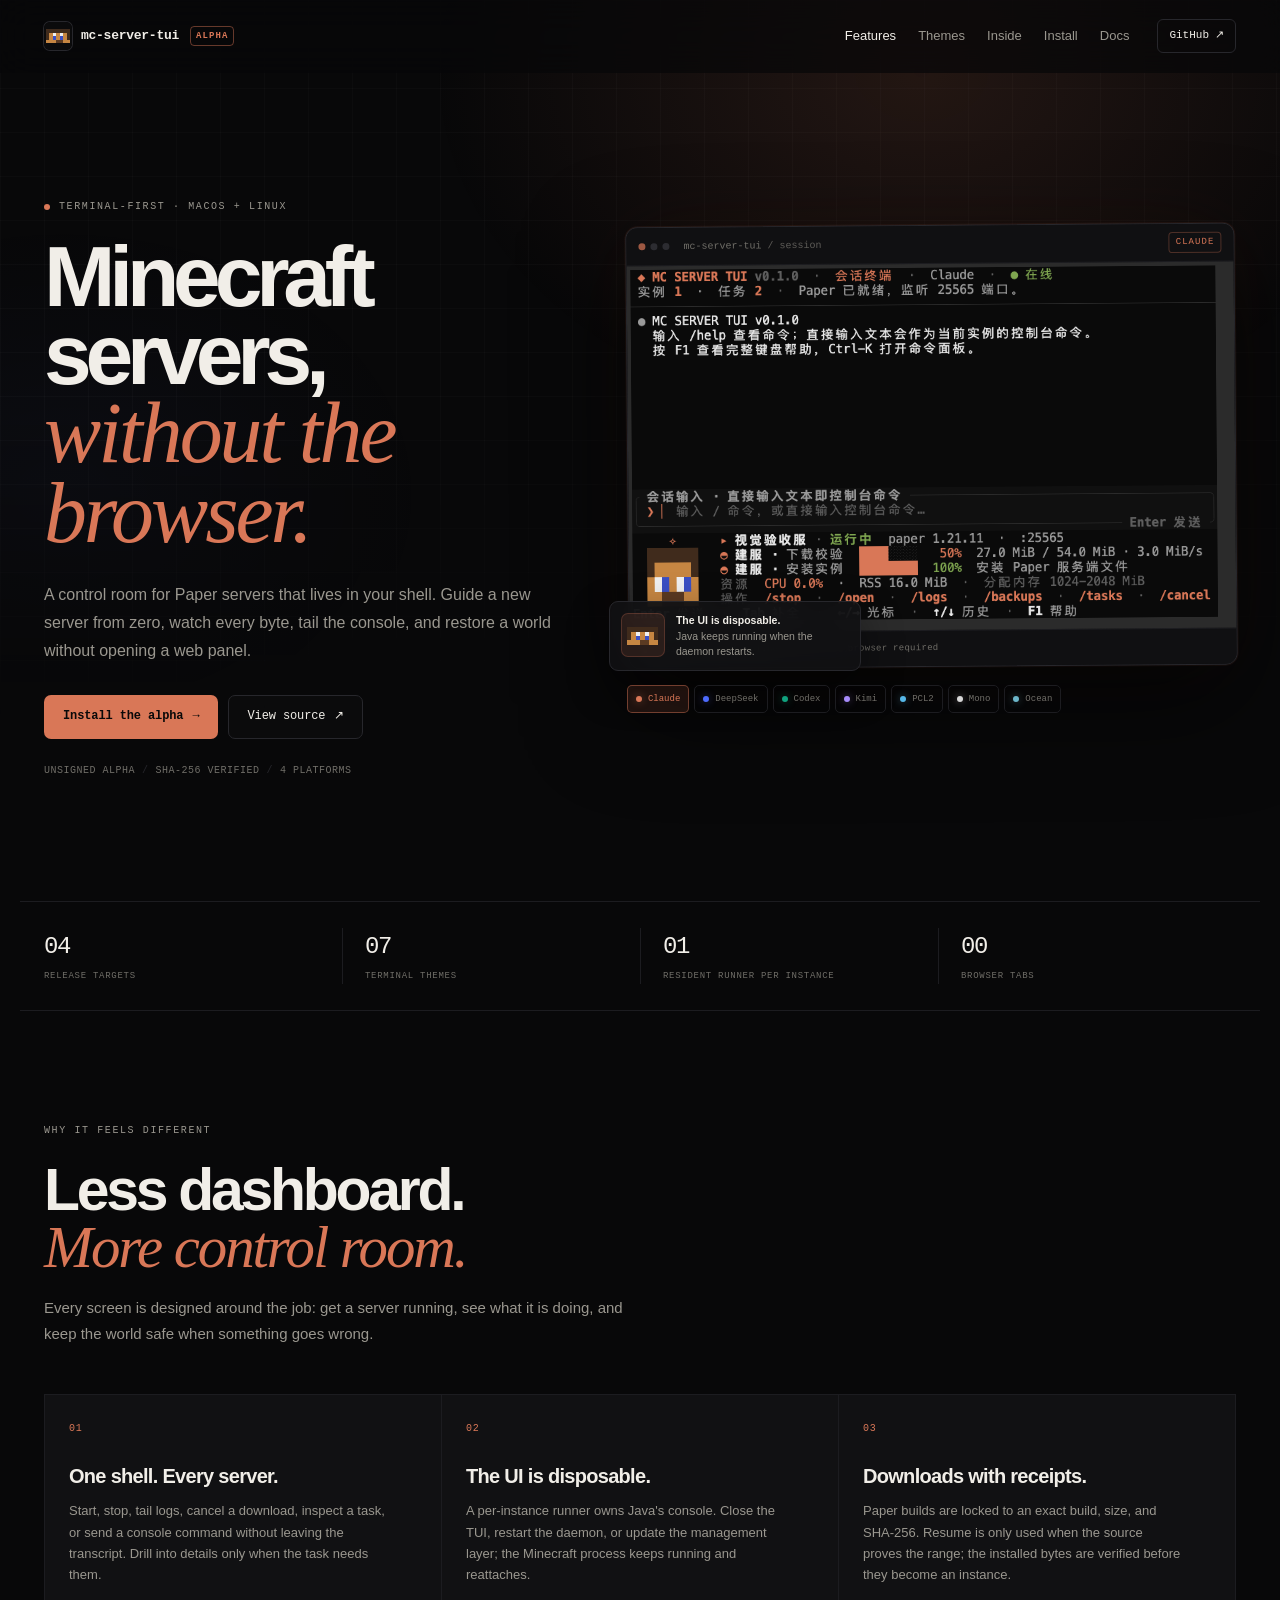
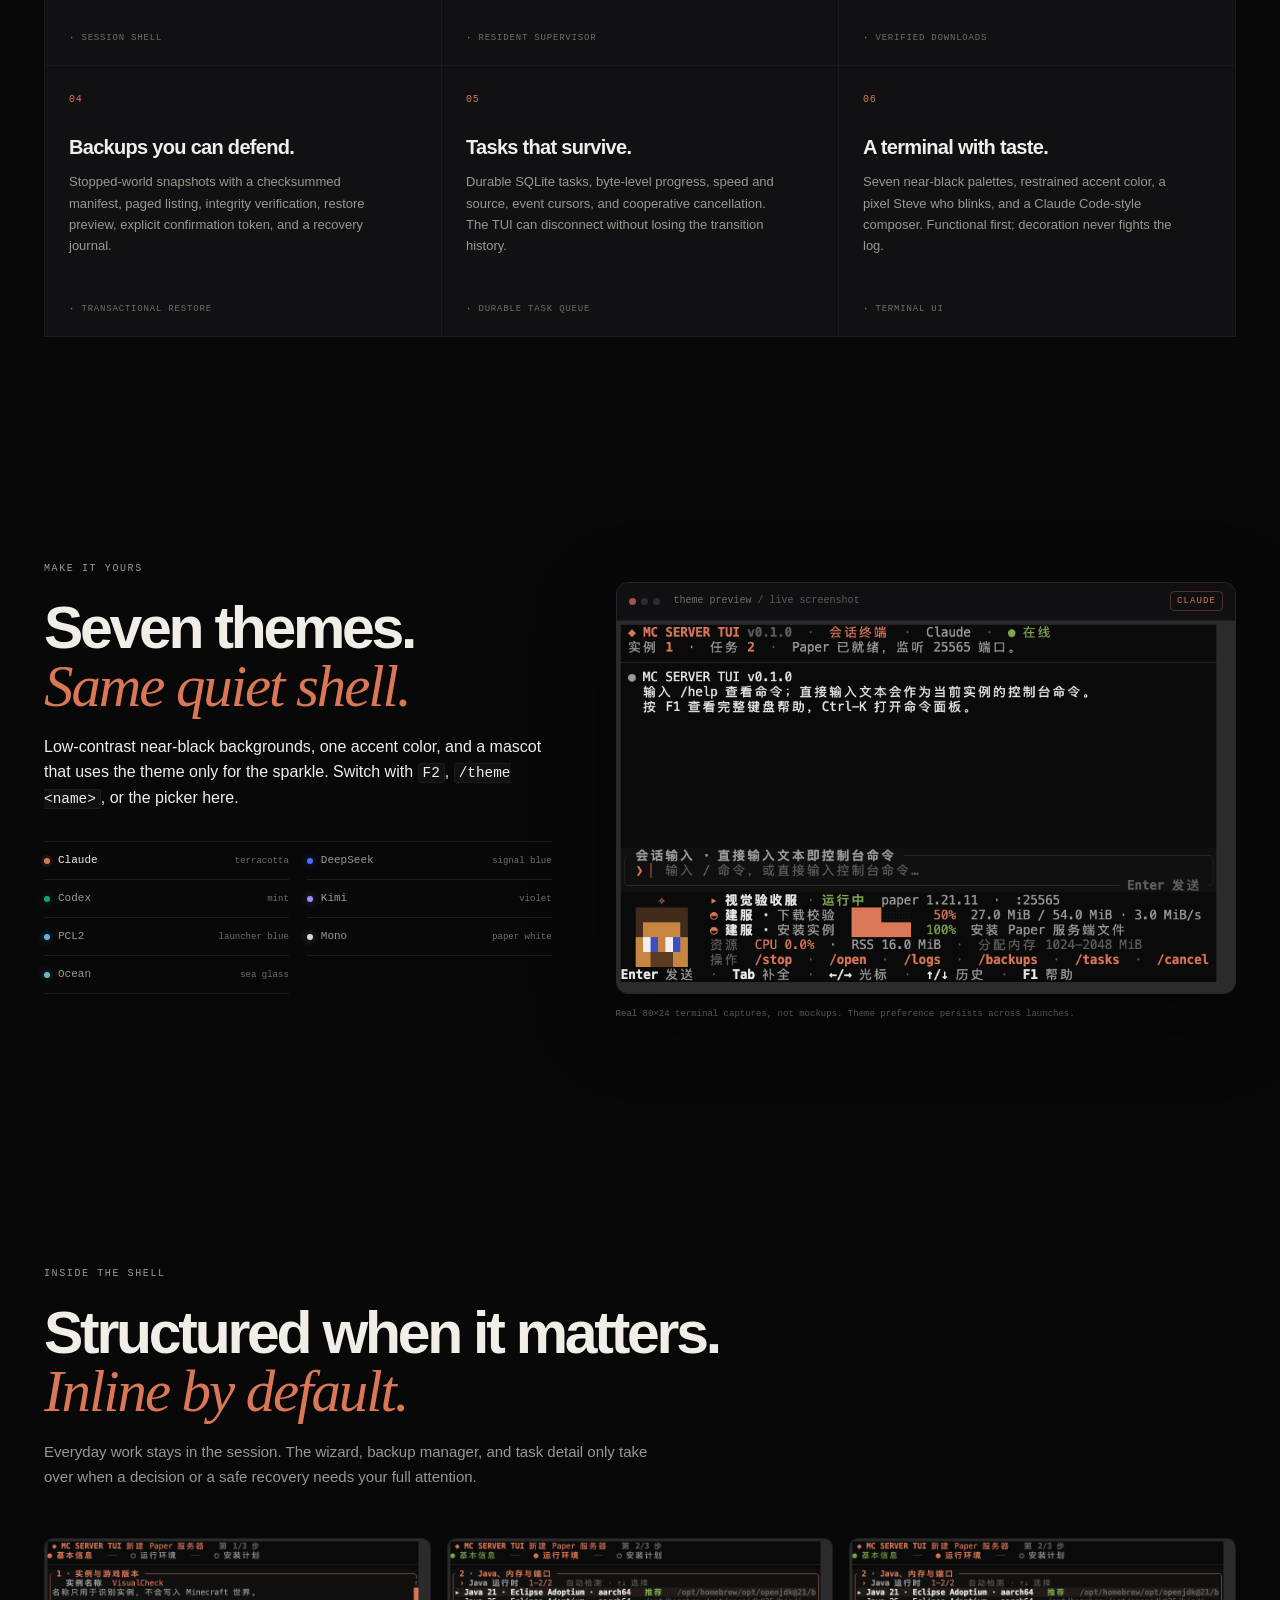
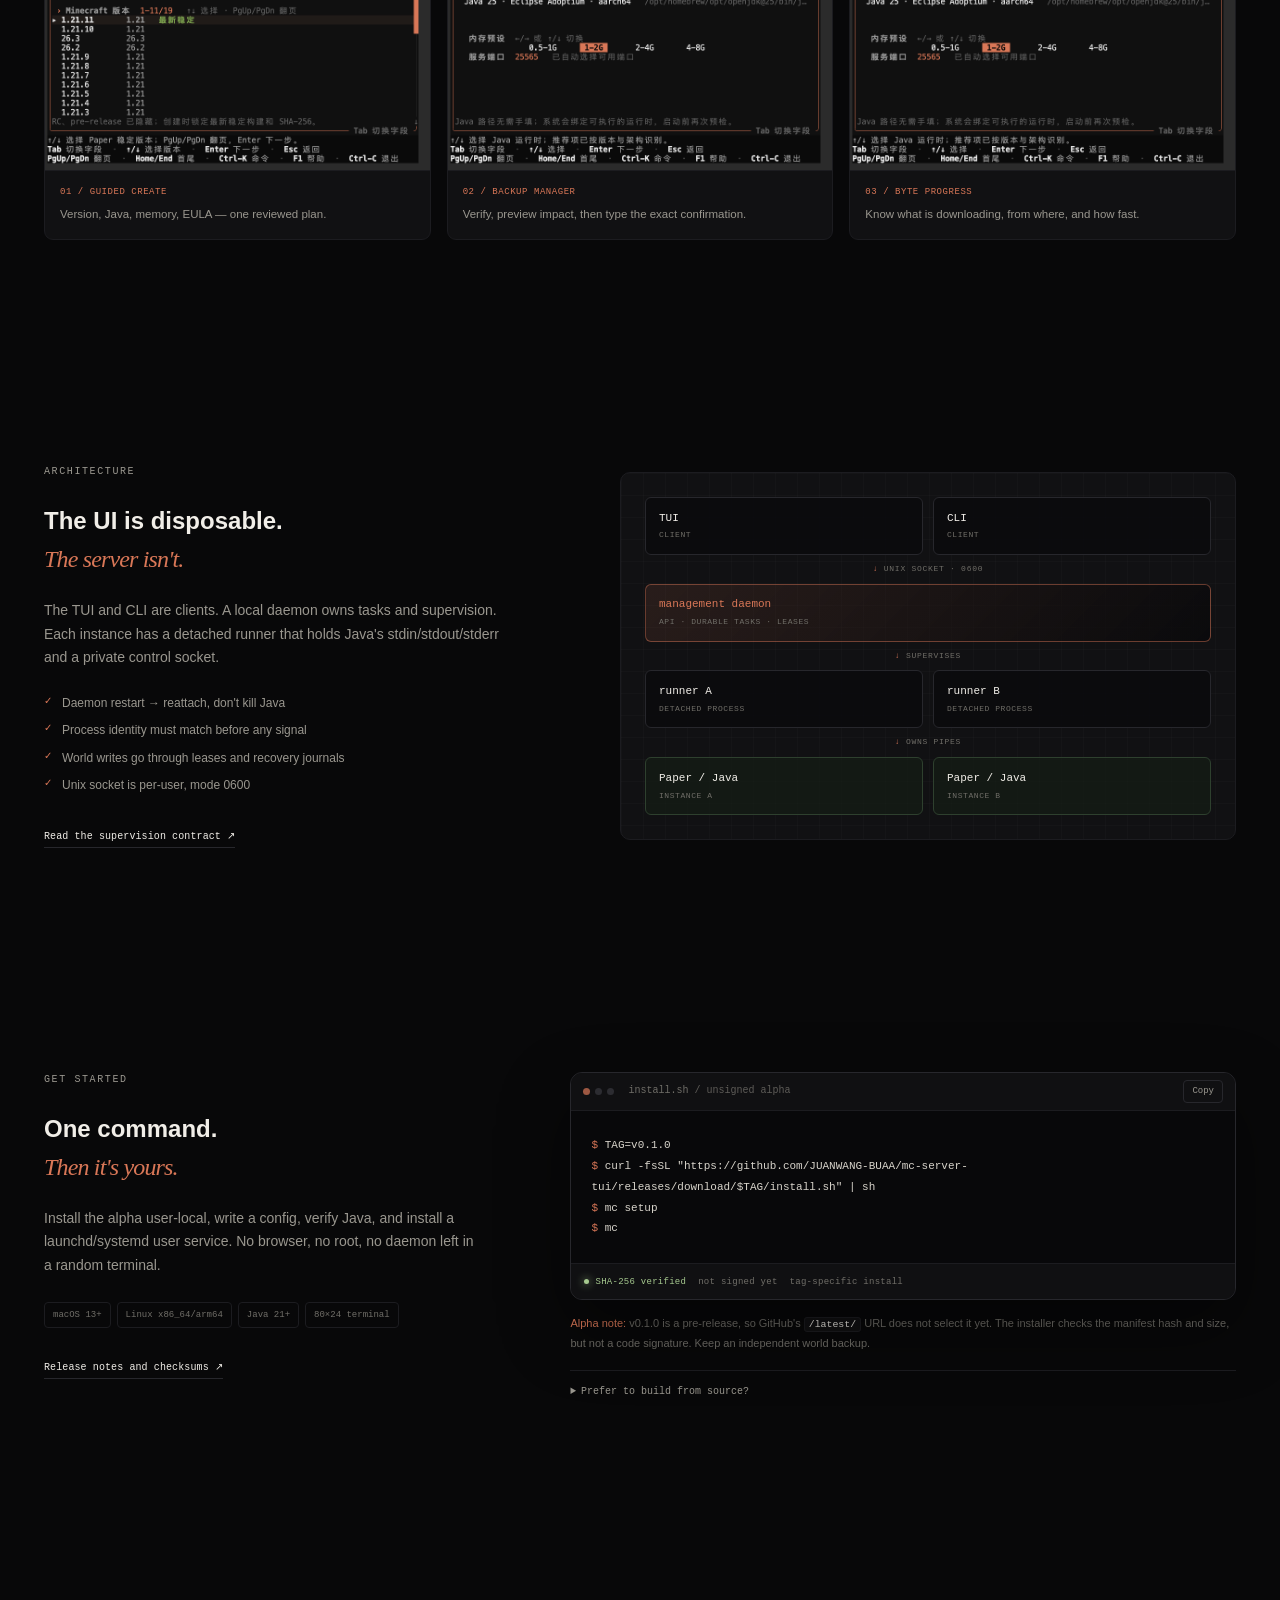
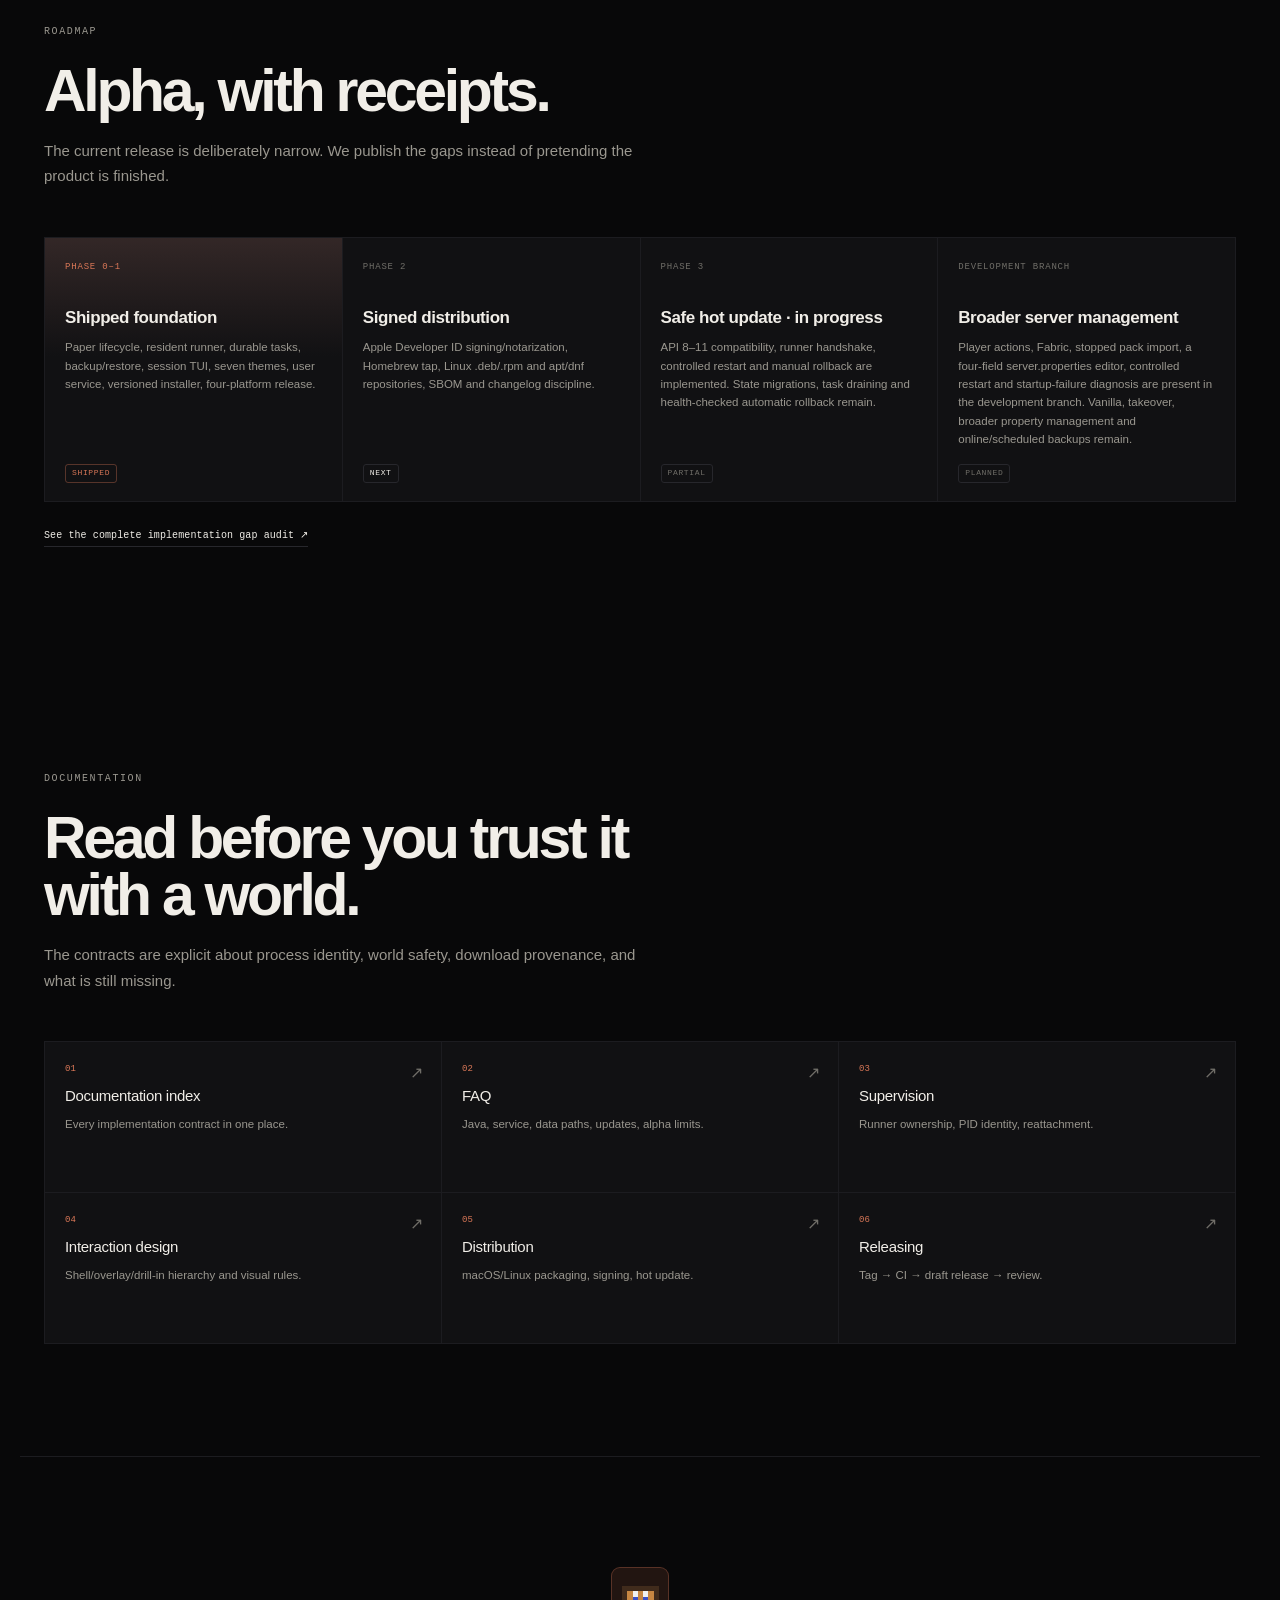
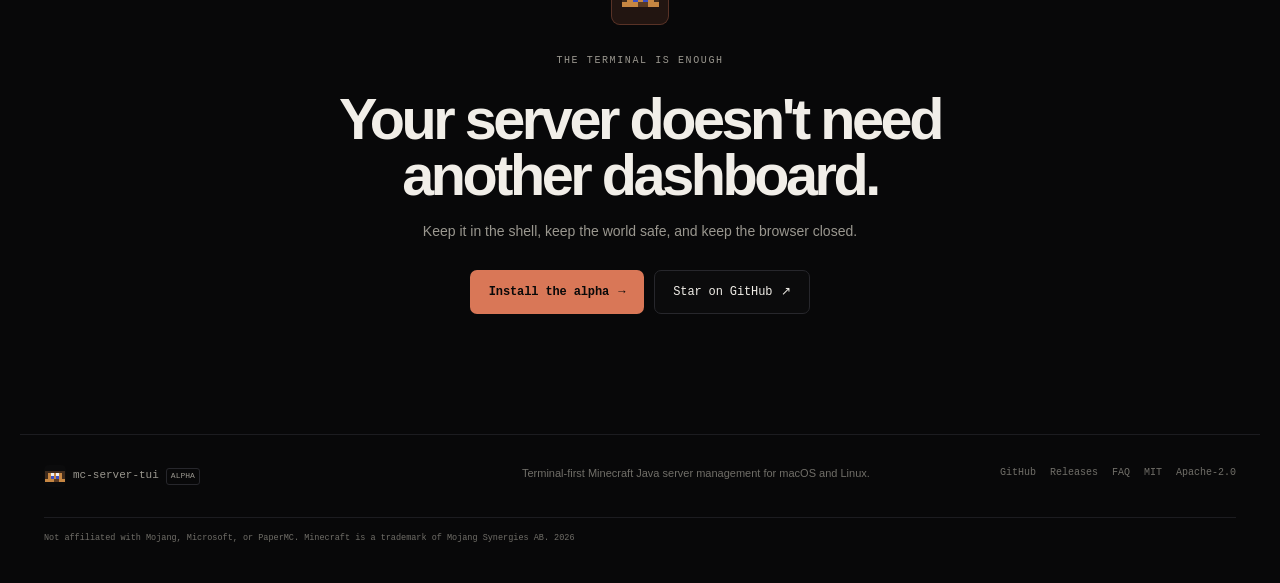
==== commit 8744d7f2: "feat: diagnose common startup failures Read the bounded console log tail on failed startup and surfa" ====
--- a/site/index.html
+++ b/site/index.html
@@ -332,7 +332,7 @@
         <article class="roadmap-item" data-reveal>
           <span class="phase">Development branch</span>
           <h3>Broader server management</h3>
-          <p>Player actions, Fabric, stopped pack import, a four-field server.properties editor and controlled restart are present in the development branch. Vanilla, takeover, broader property management and online/scheduled backups remain.</p>
+          <p>Player actions, Fabric, stopped pack import, a four-field server.properties editor, controlled restart and startup-failure diagnosis are present in the development branch. Vanilla, takeover, broader property management and online/scheduled backups remain.</p>
           <span class="status-pill">planned</span>
         </article>
       </div>
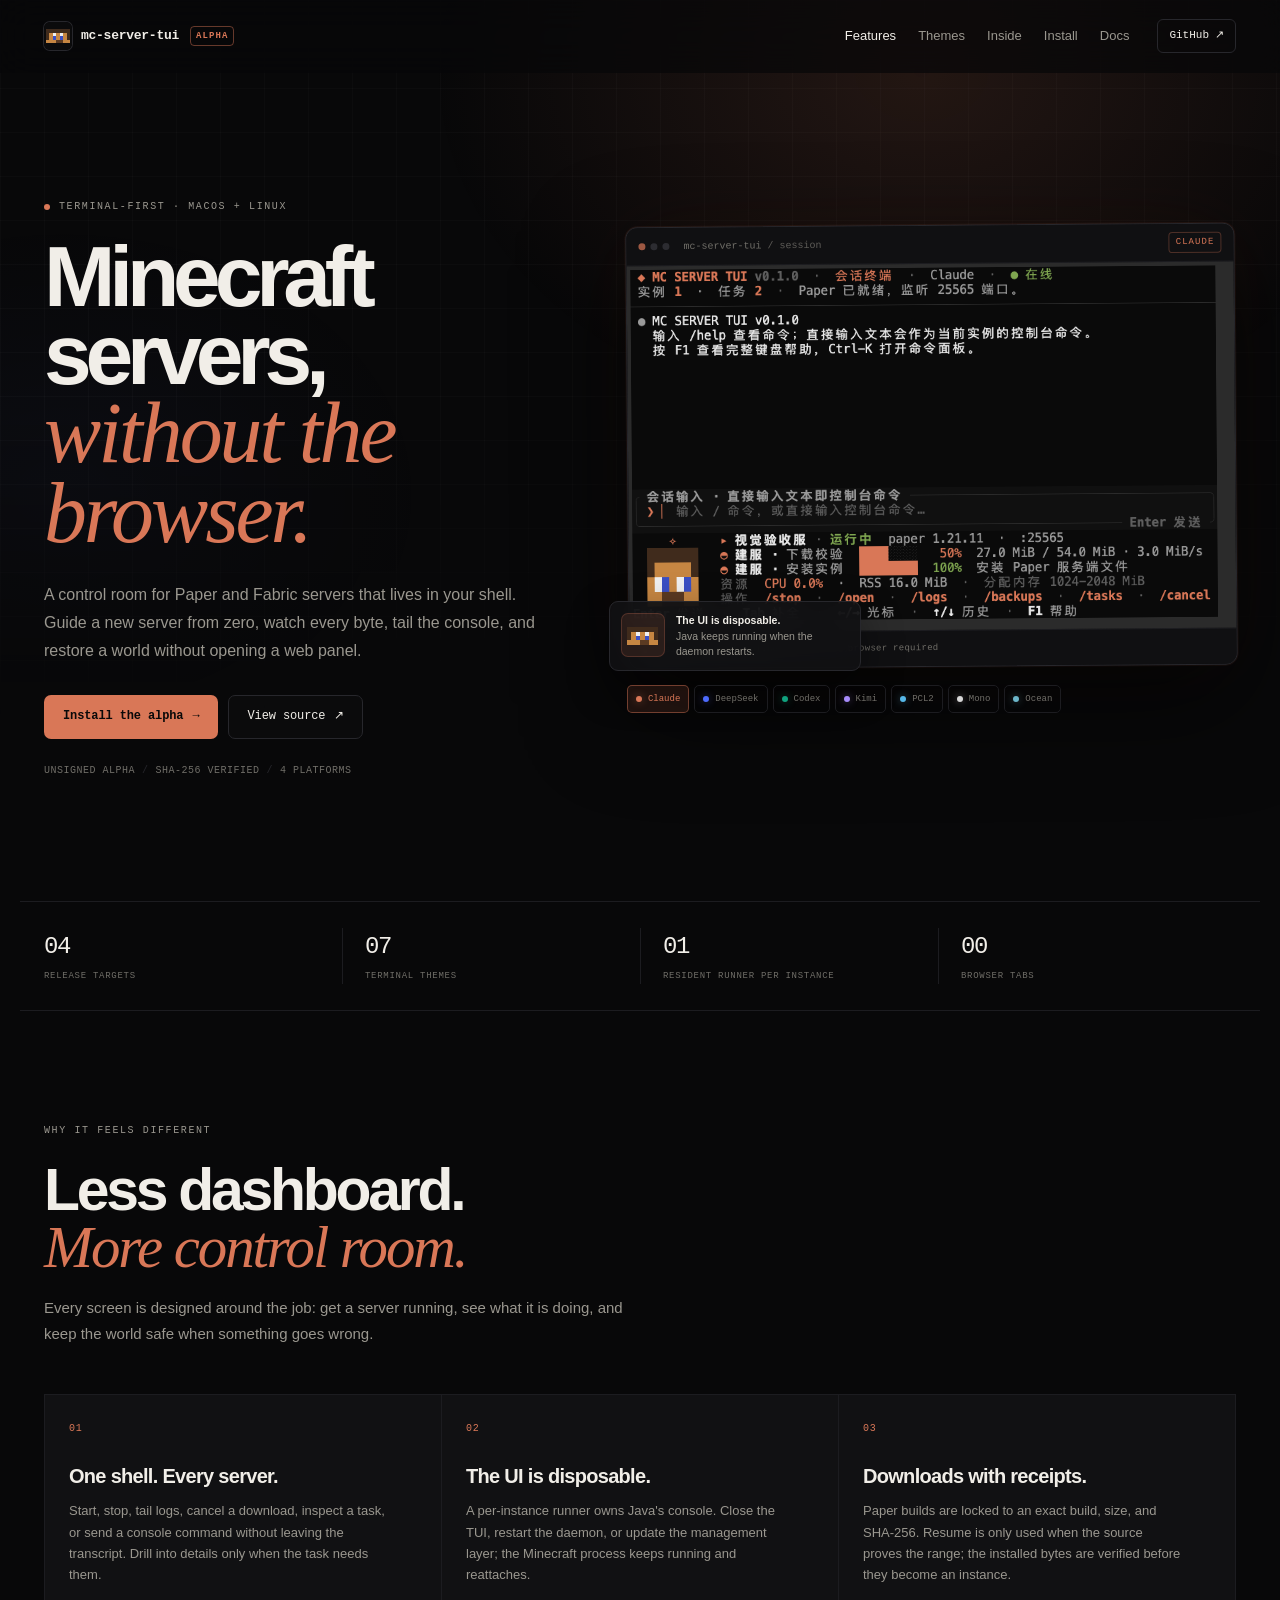
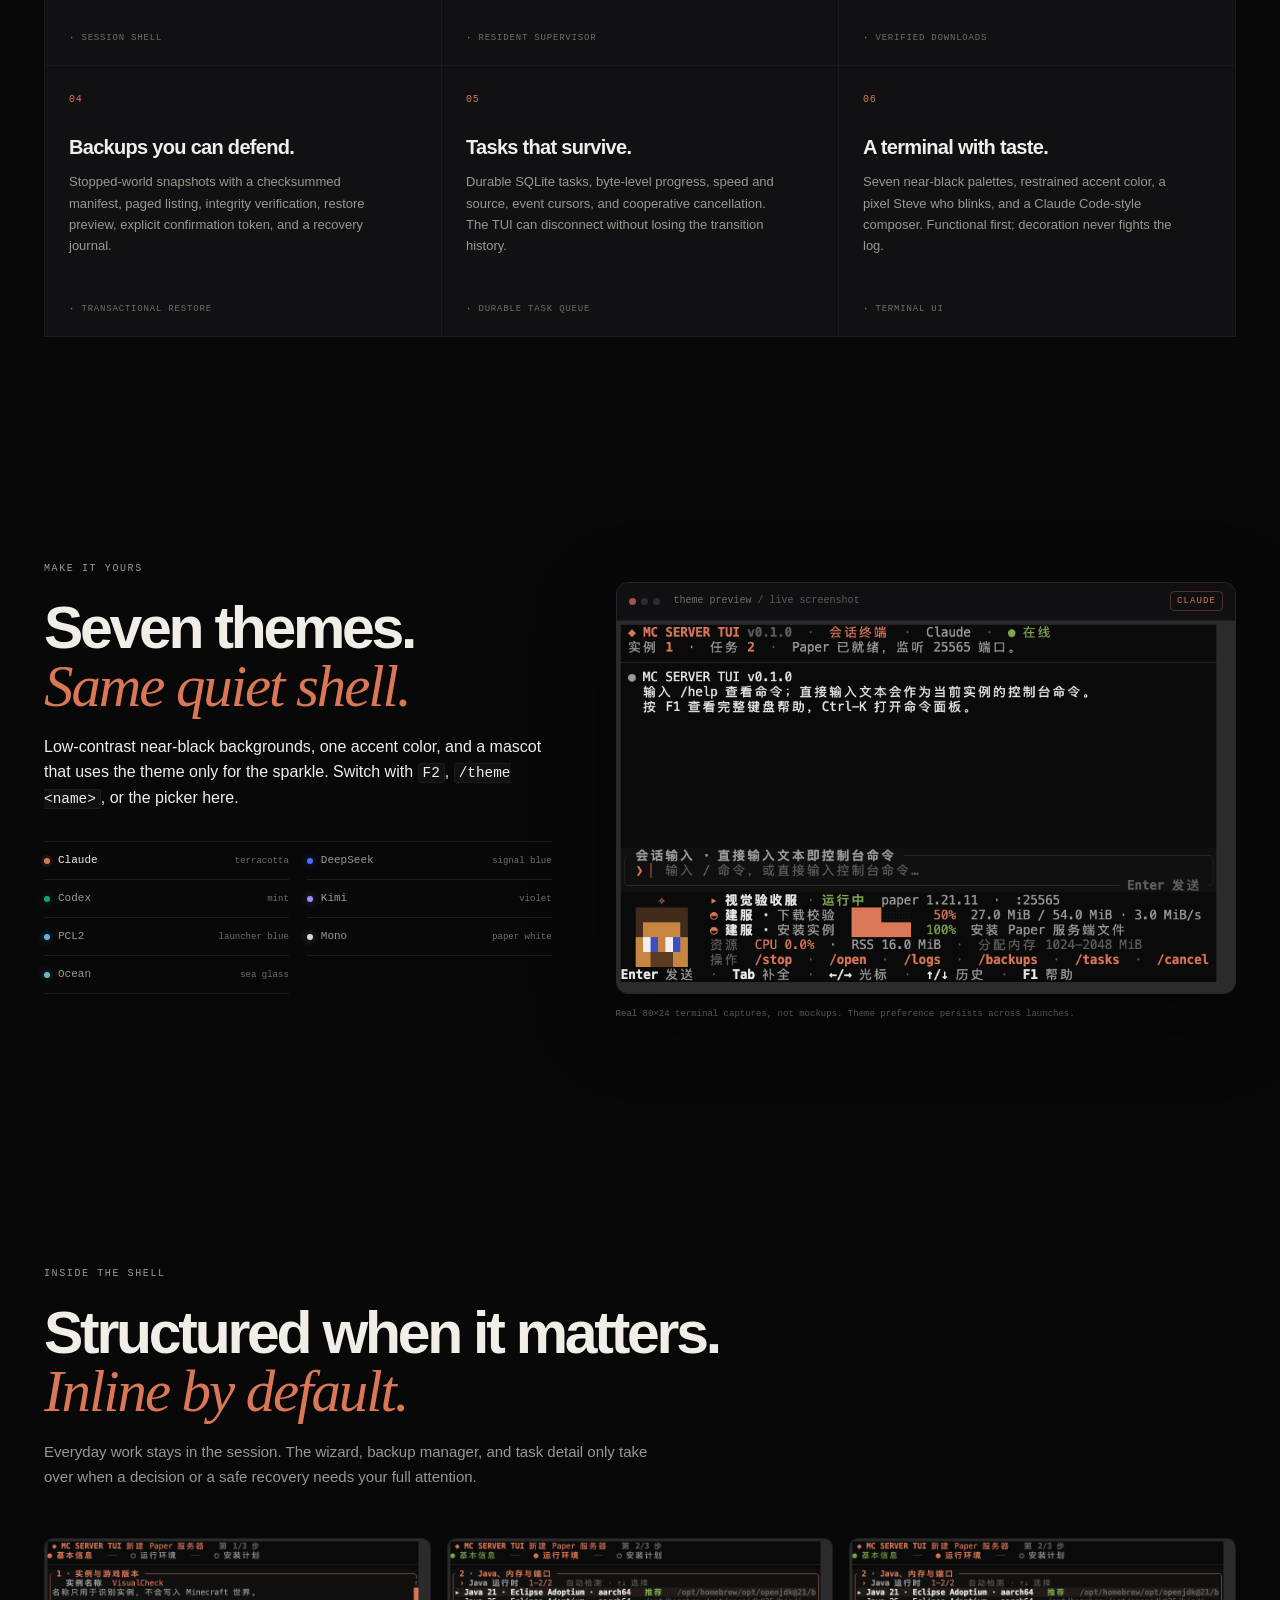
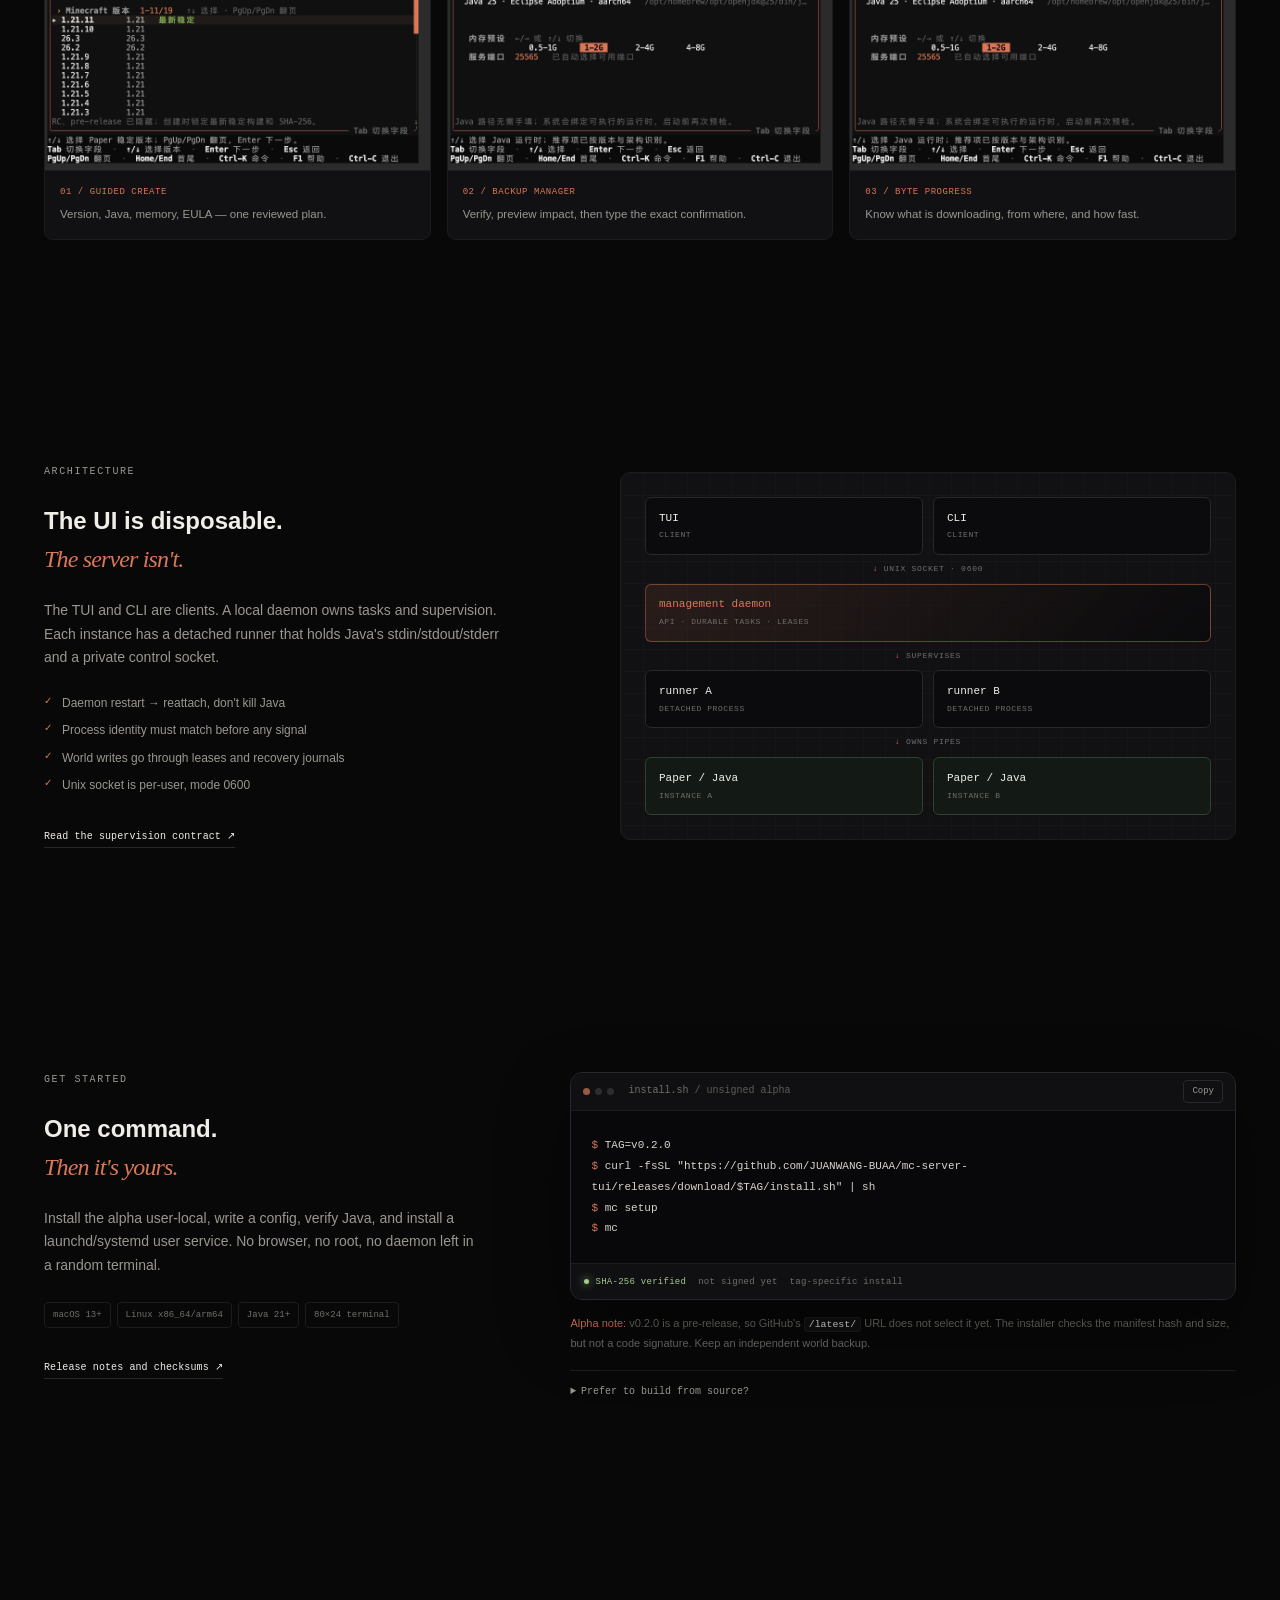
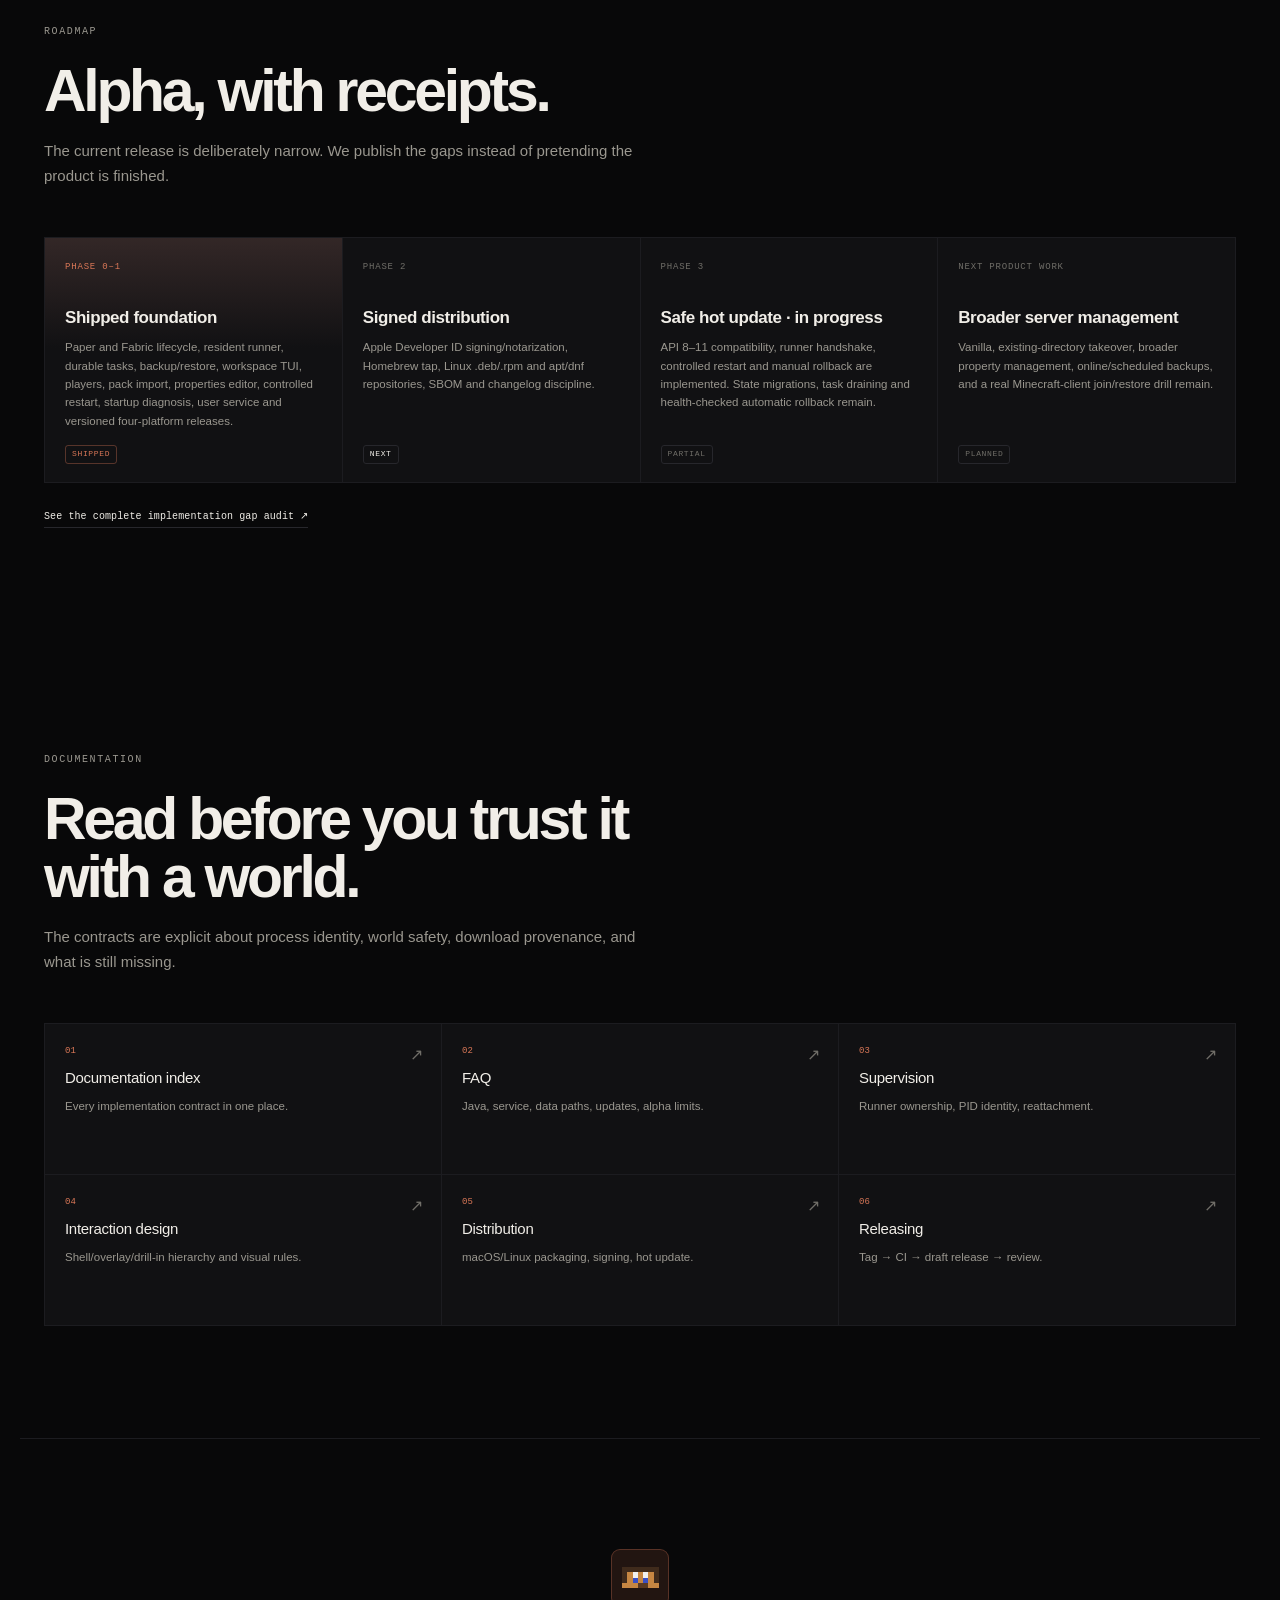
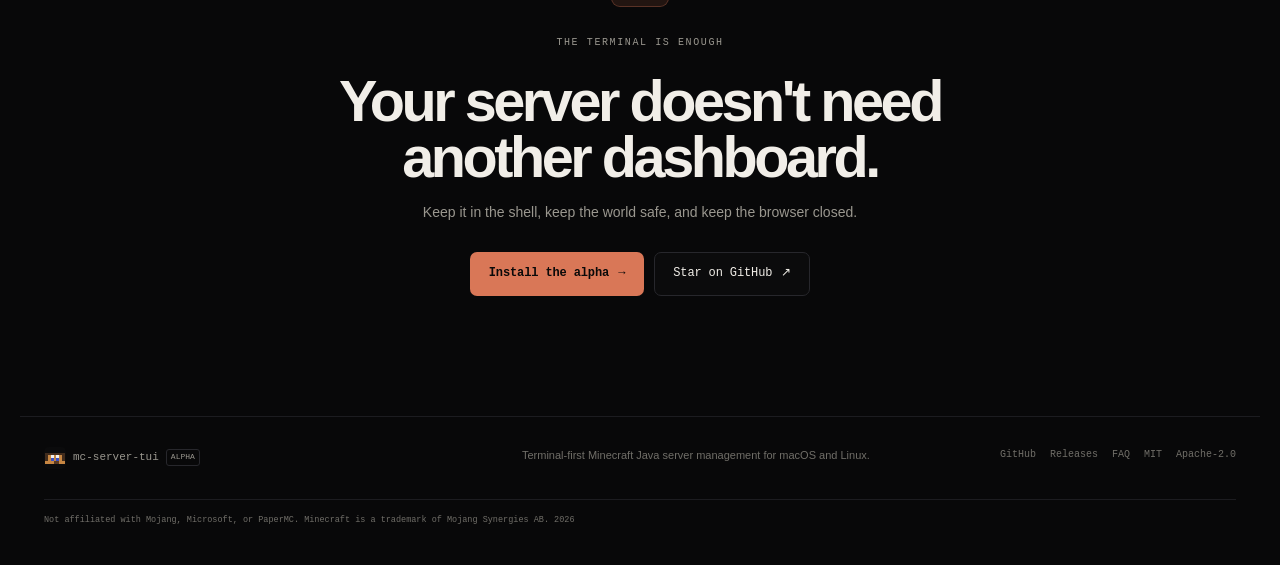
==== commit 569117be: "release: prepare v0.2.0 alpha Bump the workspace, changelog, release notes, documentation, and landi" ====
--- a/site/index.html
+++ b/site/index.html
@@ -10,8 +10,8 @@
     }, true);
   </script>
   <title>mc-server-tui — Minecraft servers without the browser</title>
-  <meta name="description" content="A terminal-first Minecraft Java server manager for macOS and Linux. Guided Paper setup, a resident supervisor, live console, verified downloads, world backups, and a Claude Code-style TUI.">
-  <meta name="keywords" content="Minecraft server manager, PaperMC, Rust TUI, Ratatui, macOS, Linux, self-hosted, Minecraft backup, terminal UI, server supervisor">
+  <meta name="description" content="A terminal-first Minecraft Java server manager for macOS and Linux. Guided Paper and Fabric setup, a resident supervisor, live console, verified downloads, world backups, and a Claude Code-style TUI.">
+  <meta name="keywords" content="Minecraft server manager, PaperMC, Fabric, Rust TUI, Ratatui, macOS, Linux, self-hosted, Minecraft backup, terminal UI, server supervisor">
   <meta name="author" content="JUANWANG-BUAA">
   <meta name="theme-color" content="#0b0b0c">
   <link rel="canonical" href="https://juanwang-buaa.github.io/mc-server-tui/">
@@ -20,7 +20,7 @@
   <noscript><style>[data-reveal]{opacity:1!important;transform:none!important}</style></noscript>
   <meta property="og:type" content="website">
   <meta property="og:title" content="mc-server-tui — Minecraft servers without the browser">
-  <meta property="og:description" content="A terminal-first Minecraft Java server manager for macOS and Linux. Paper setup, resident runner, live console, verified downloads, backups.">
+  <meta property="og:description" content="A terminal-first Minecraft Java server manager for macOS and Linux. Paper and Fabric setup, resident runner, live console, verified downloads, backups.">
   <meta property="og:url" content="https://juanwang-buaa.github.io/mc-server-tui/">
   <meta property="og:image" content="https://juanwang-buaa.github.io/mc-server-tui/assets/themes-overview.png">
   <meta name="twitter:card" content="summary_large_image">
@@ -34,7 +34,7 @@
     "name": "mc-server-tui",
     "applicationCategory": "DeveloperApplication",
     "operatingSystem": "macOS, Linux",
-    "softwareVersion": "0.1.0",
+    "softwareVersion": "0.2.0",
     "license": "MIT OR Apache-2.0",
     "url": "https://juanwang-buaa.github.io/mc-server-tui/",
     "codeRepository": "https://github.com/JUANWANG-BUAA/mc-server-tui",
@@ -72,7 +72,7 @@
       <div class="hero-copy" data-reveal>
         <div class="eyebrow"><span class="pulse-dot" aria-hidden="true"></span> Terminal-first · macOS + Linux</div>
         <h1>Minecraft servers,<br><em>without the browser.</em></h1>
-        <p class="lede">A control room for Paper servers that lives in your shell. Guide a new server from zero, watch every byte, tail the console, and restore a world without opening a web panel.</p>
+        <p class="lede">A control room for Paper and Fabric servers that lives in your shell. Guide a new server from zero, watch every byte, tail the console, and restore a world without opening a web panel.</p>
         <div class="hero-actions">
           <a class="button button-primary" href="#install">Install the alpha <span aria-hidden="true">→</span></a>
           <a class="button button-ghost" href="https://github.com/JUANWANG-BUAA/mc-server-tui" target="_blank" rel="noreferrer">View source <span aria-hidden="true">↗</span></a>
@@ -272,7 +272,7 @@
         <div class="requirements">
           <span>macOS 13+</span><span>Linux x86_64/arm64</span><span>Java 21+</span><span>80×24 terminal</span>
         </div>
-        <a class="text-link" href="https://github.com/JUANWANG-BUAA/mc-server-tui/releases/tag/v0.1.0" target="_blank" rel="noreferrer">Release notes and checksums <span aria-hidden="true">↗</span></a>
+        <a class="text-link" href="https://github.com/JUANWANG-BUAA/mc-server-tui/releases/tag/v0.2.0" target="_blank" rel="noreferrer">Release notes and checksums <span aria-hidden="true">↗</span></a>
       </div>
       <div class="install-panel" data-reveal>
         <div class="terminal-window">
@@ -281,7 +281,7 @@
             <span class="terminal-path">install.sh <span>/ unsigned alpha</span></span>
             <button class="copy-button" type="button" id="copy-install" aria-label="Copy install commands">Copy</button>
           </div>
-          <pre class="install-code" id="install-snippet"><span class="prompt">$</span> TAG=v0.1.0
+          <pre class="install-code" id="install-snippet"><span class="prompt">$</span> TAG=v0.2.0
 <span class="prompt">$</span> curl -fsSL "https://github.com/JUANWANG-BUAA/mc-server-tui/releases/download/$TAG/install.sh" | sh
 <span class="prompt">$</span> mc setup
 <span class="prompt">$</span> mc</pre>
@@ -291,7 +291,7 @@
             <span>tag-specific install</span>
           </div>
         </div>
-        <p class="install-note"><strong>Alpha note:</strong> v0.1.0 is a pre-release, so GitHub's <code>/latest/</code> URL does not select it yet. The installer checks the manifest hash and size, but not a code signature. Keep an independent world backup.</p>
+        <p class="install-note"><strong>Alpha note:</strong> v0.2.0 is a pre-release, so GitHub's <code>/latest/</code> URL does not select it yet. The installer checks the manifest hash and size, but not a code signature. Keep an independent world backup.</p>
         <details class="source-build">
           <summary>Prefer to build from source?</summary>
           <pre><code>git clone https://github.com/JUANWANG-BUAA/mc-server-tui.git
@@ -314,7 +314,7 @@
         <article class="roadmap-item done" data-reveal>
           <span class="phase">Phase 0–1</span>
           <h3>Shipped foundation</h3>
-          <p>Paper lifecycle, resident runner, durable tasks, backup/restore, session TUI, seven themes, user service, versioned installer, four-platform release.</p>
+          <p>Paper and Fabric lifecycle, resident runner, durable tasks, backup/restore, workspace TUI, players, pack import, properties editor, controlled restart, startup diagnosis, user service and versioned four-platform releases.</p>
           <span class="status-pill">shipped</span>
         </article>
         <article class="roadmap-item next" data-reveal>
@@ -330,9 +330,9 @@
           <span class="status-pill">partial</span>
         </article>
         <article class="roadmap-item" data-reveal>
-          <span class="phase">Development branch</span>
+          <span class="phase">Next product work</span>
           <h3>Broader server management</h3>
-          <p>Player actions, Fabric, stopped pack import, a four-field server.properties editor, controlled restart and startup-failure diagnosis are present in the development branch. Vanilla, takeover, broader property management and online/scheduled backups remain.</p>
+          <p>Vanilla, existing-directory takeover, broader property management, online/scheduled backups, and a real Minecraft-client join/restore drill remain.</p>
           <span class="status-pill">planned</span>
         </article>
       </div>
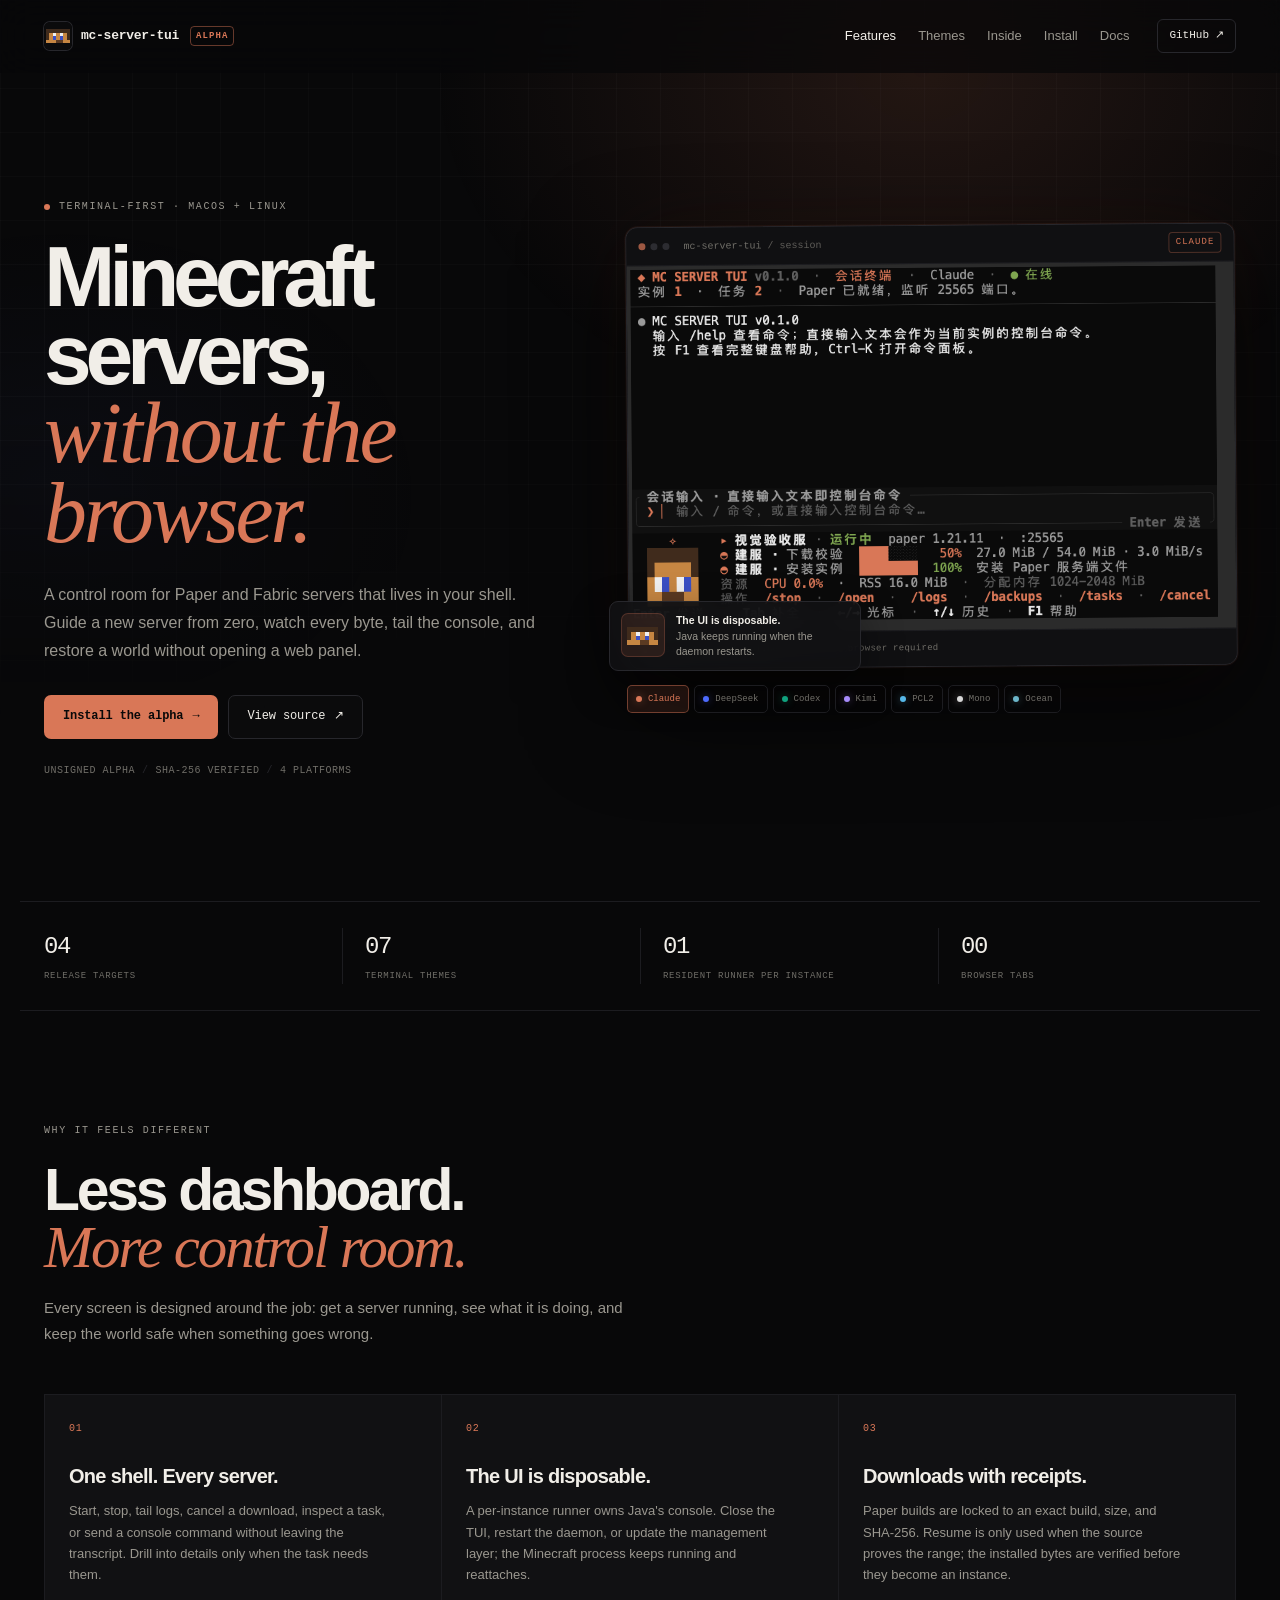
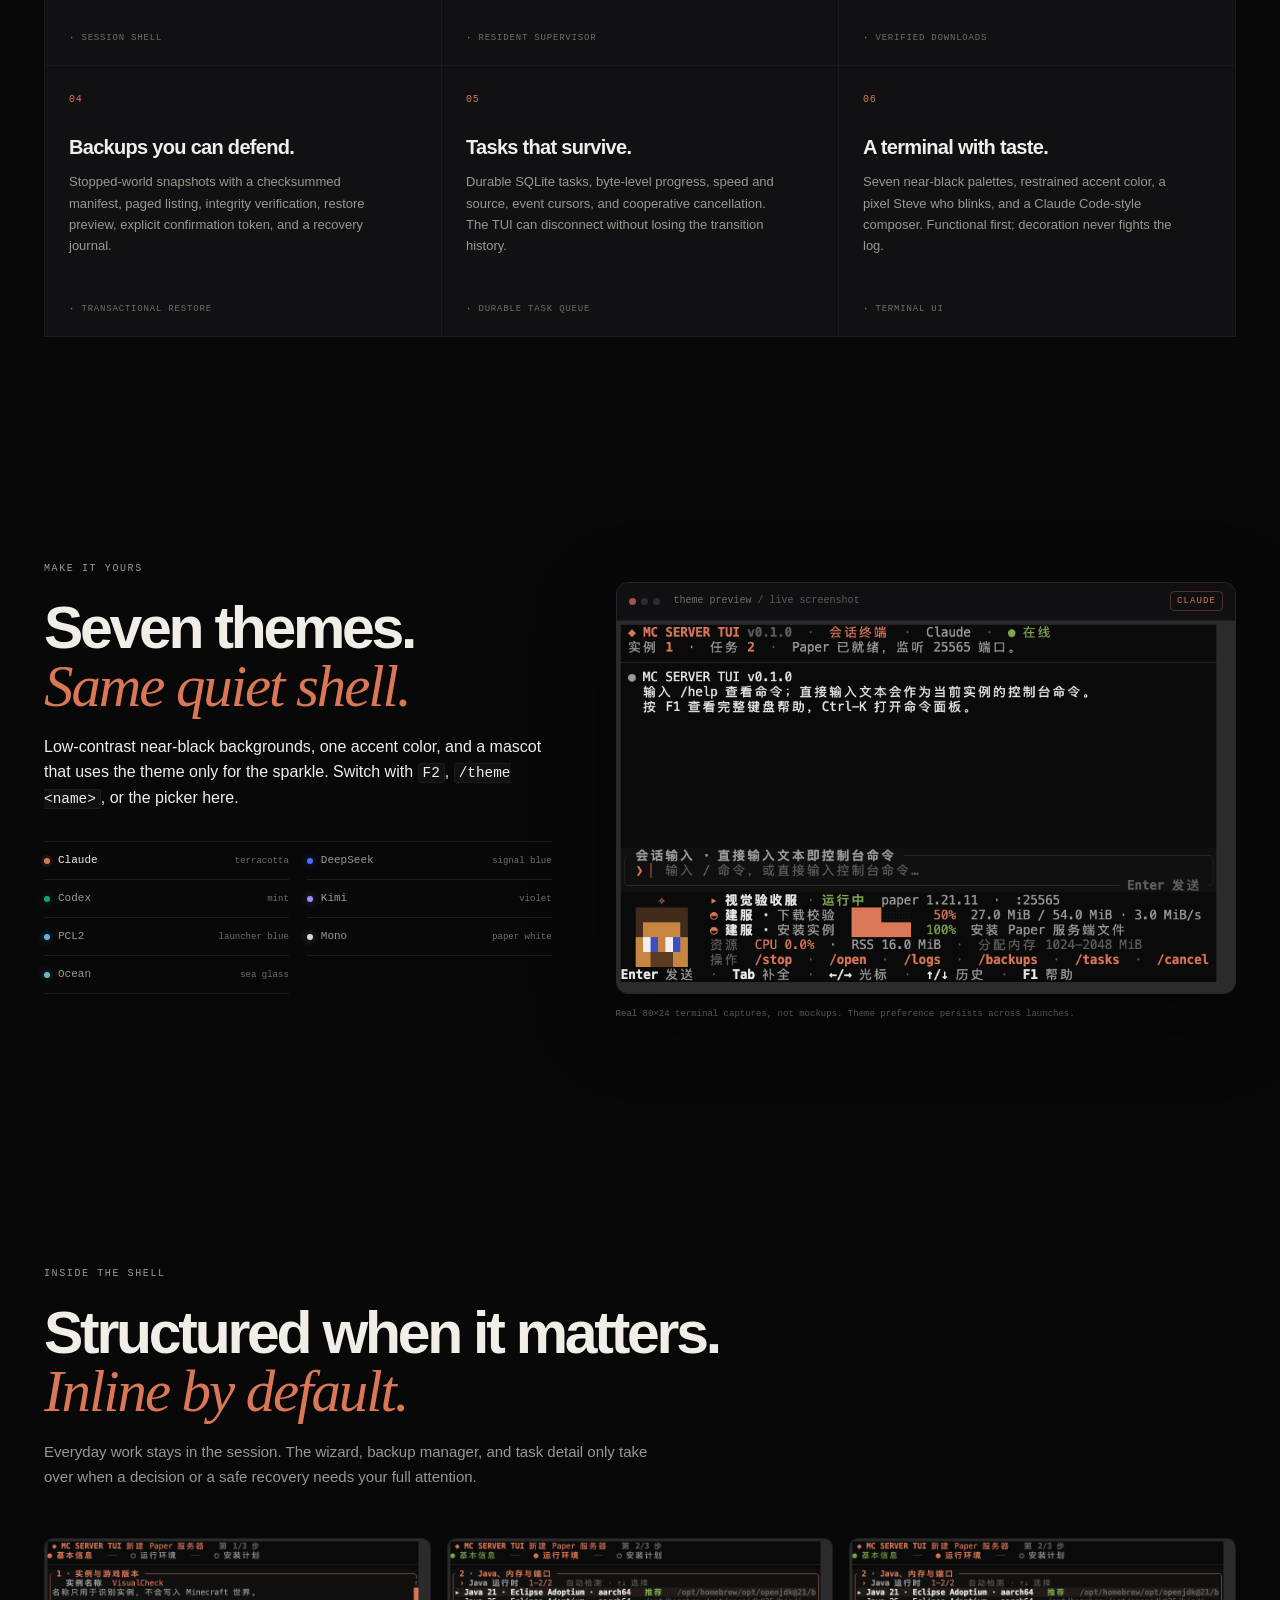
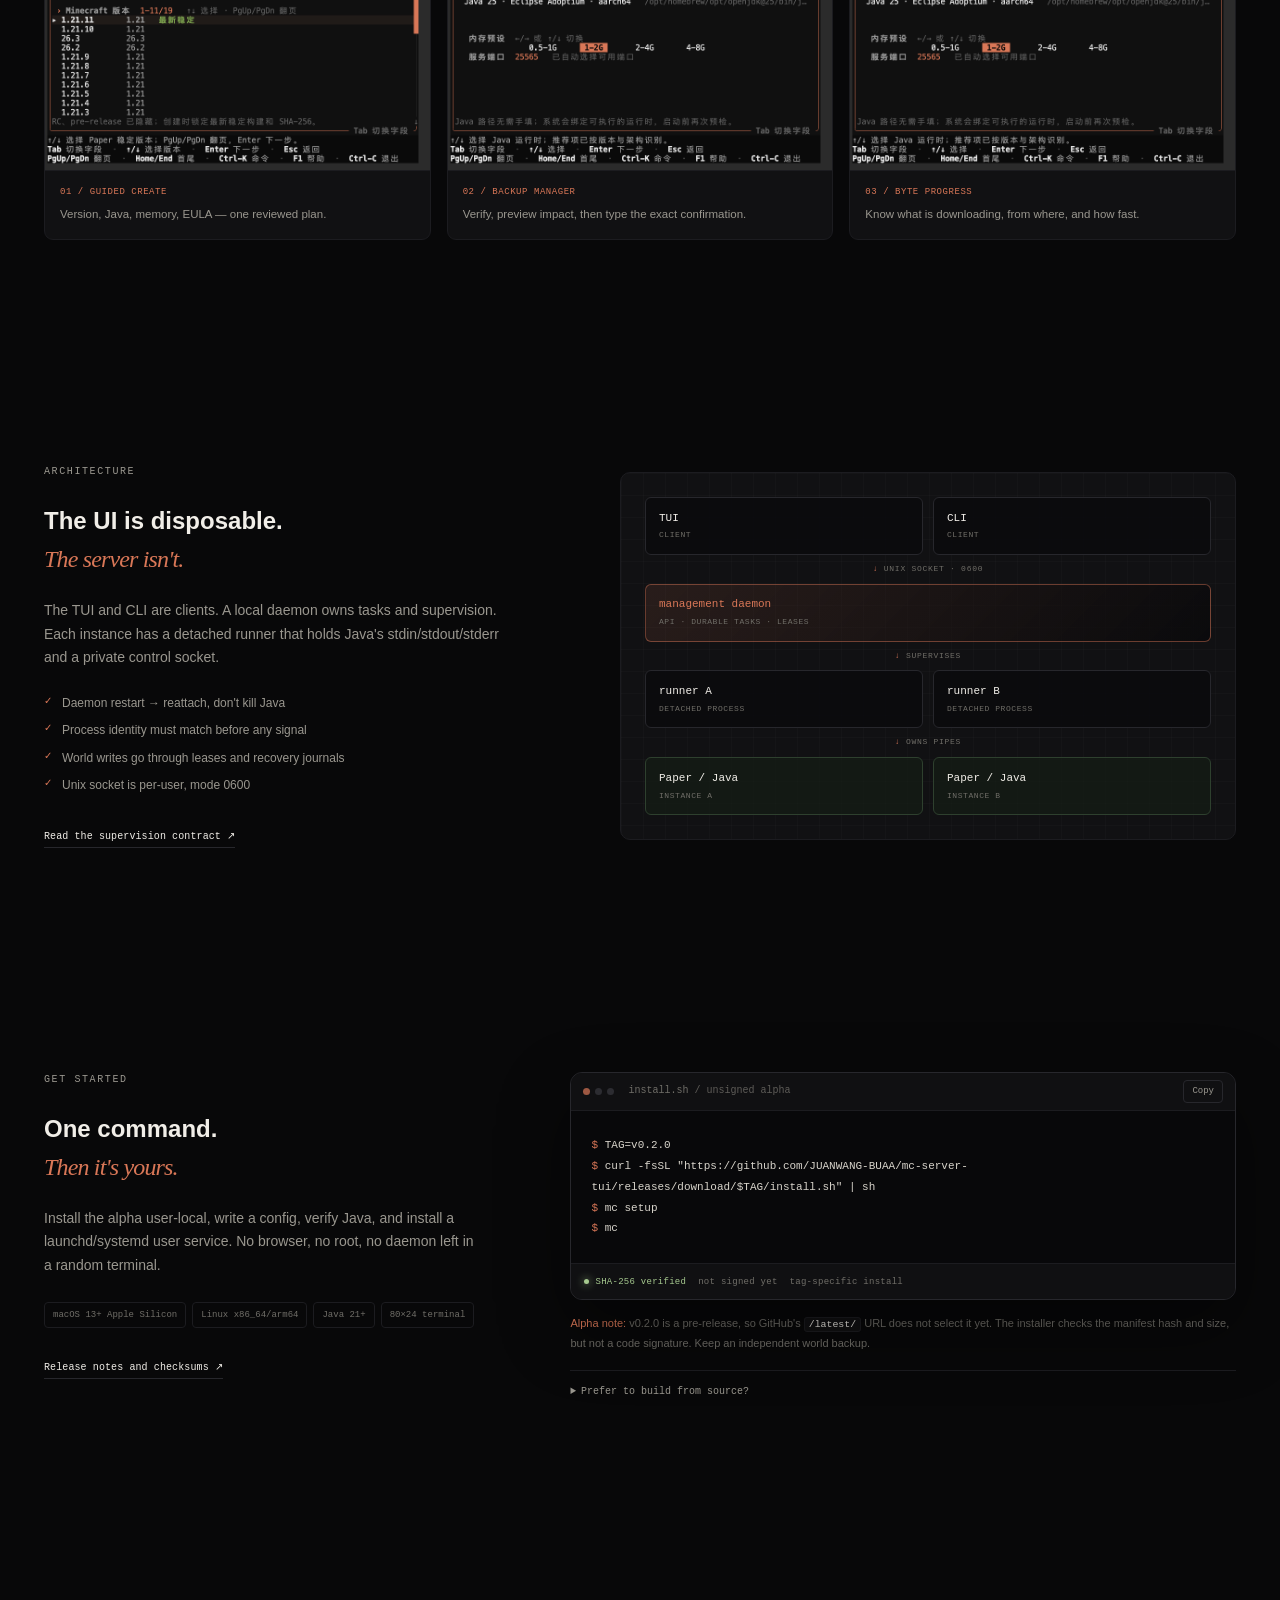
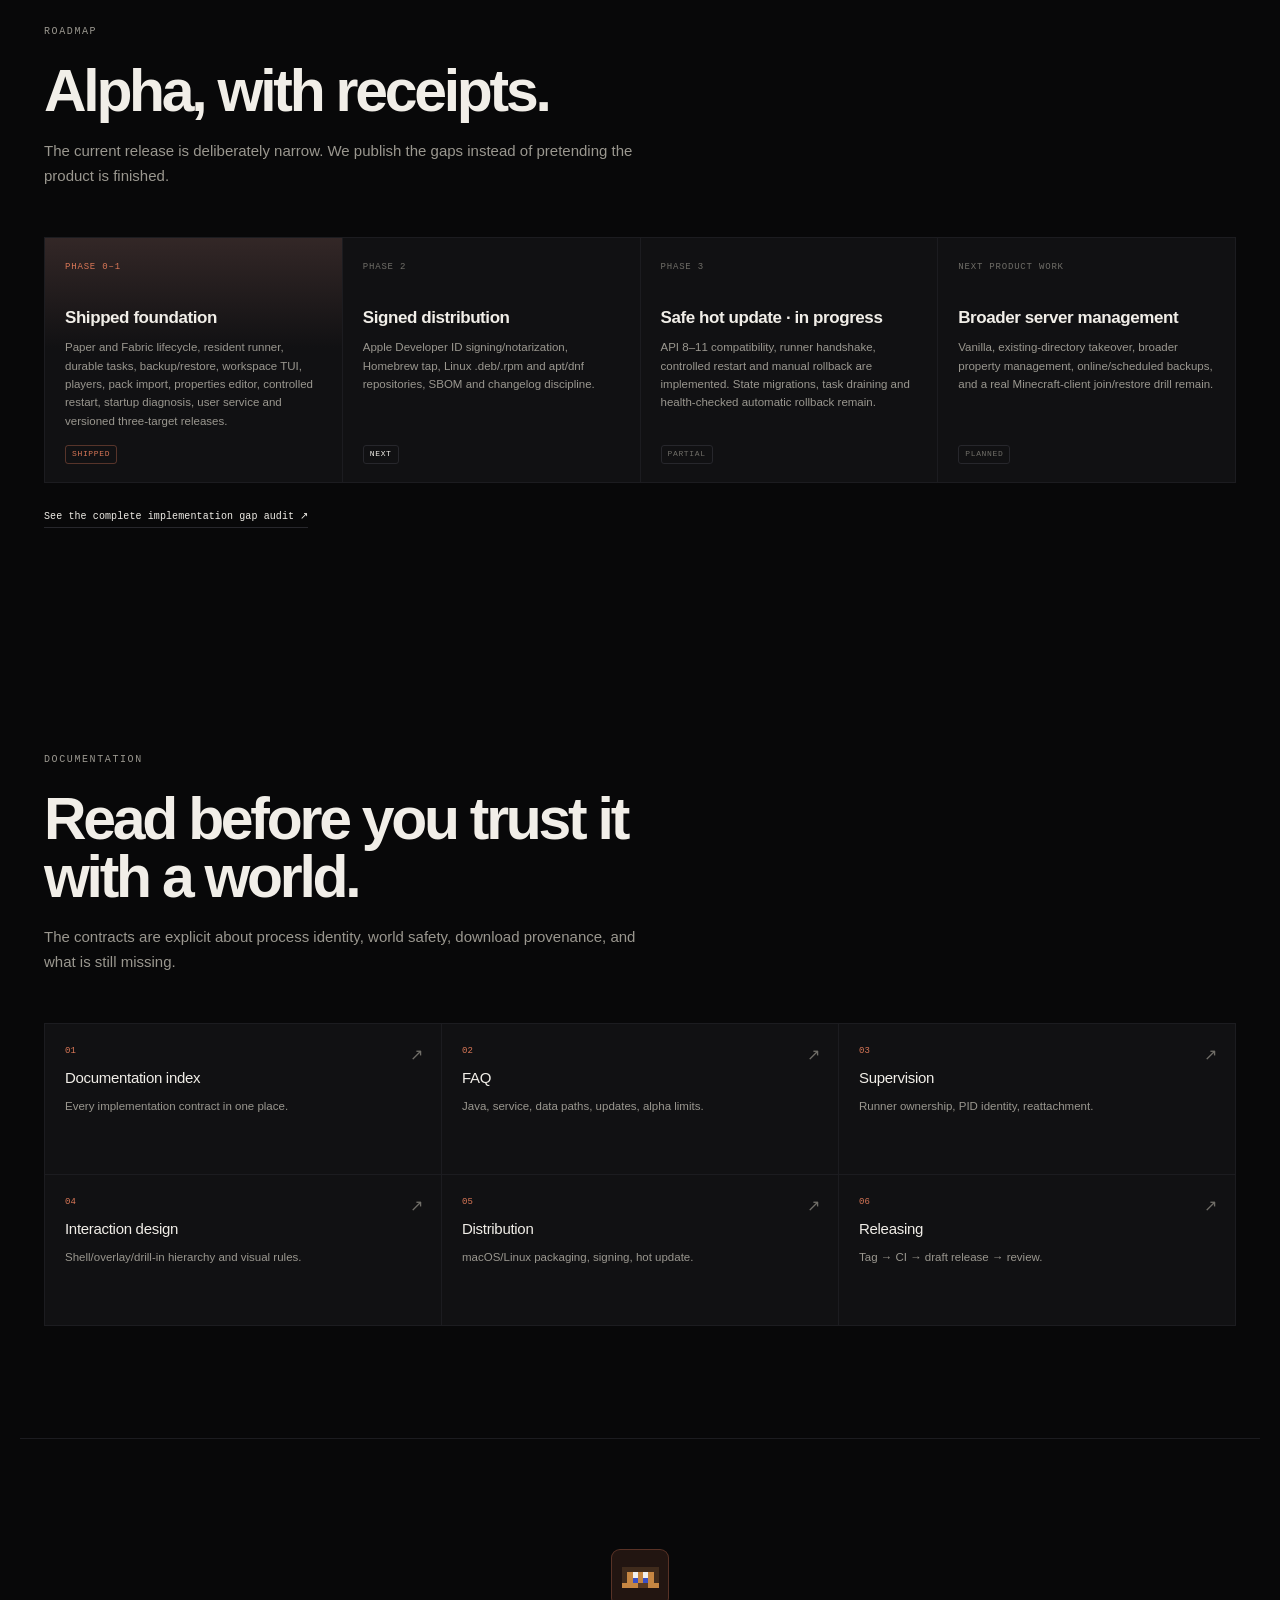
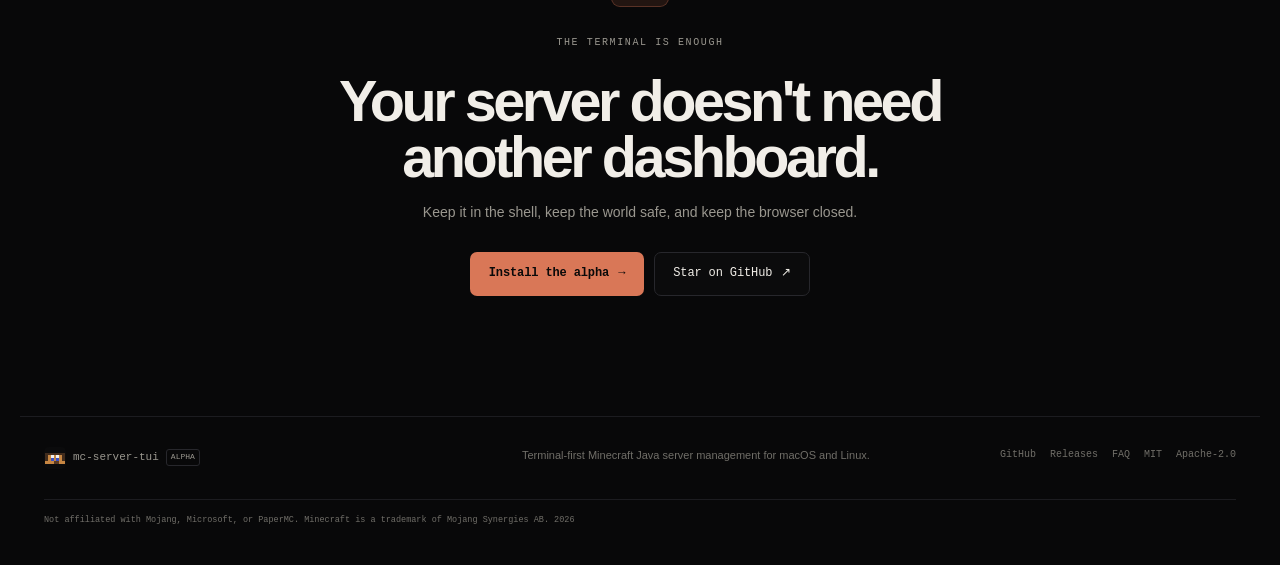
==== commit ccf43fb8: "release: drop unsupported Intel macOS target Publish v0.2.0 for Apple Silicon and Linux x86_64/arm64" ====
--- a/site/index.html
+++ b/site/index.html
@@ -270,7 +270,7 @@
         <h2>One command.<br><em>Then it's yours.</em></h2>
         <p>Install the alpha user-local, write a config, verify Java, and install a launchd/systemd user service. No browser, no root, no daemon left in a random terminal.</p>
         <div class="requirements">
-          <span>macOS 13+</span><span>Linux x86_64/arm64</span><span>Java 21+</span><span>80×24 terminal</span>
+          <span>macOS 13+ Apple Silicon</span><span>Linux x86_64/arm64</span><span>Java 21+</span><span>80×24 terminal</span>
         </div>
         <a class="text-link" href="https://github.com/JUANWANG-BUAA/mc-server-tui/releases/tag/v0.2.0" target="_blank" rel="noreferrer">Release notes and checksums <span aria-hidden="true">↗</span></a>
       </div>
@@ -314,7 +314,7 @@
         <article class="roadmap-item done" data-reveal>
           <span class="phase">Phase 0–1</span>
           <h3>Shipped foundation</h3>
-          <p>Paper and Fabric lifecycle, resident runner, durable tasks, backup/restore, workspace TUI, players, pack import, properties editor, controlled restart, startup diagnosis, user service and versioned four-platform releases.</p>
+          <p>Paper and Fabric lifecycle, resident runner, durable tasks, backup/restore, workspace TUI, players, pack import, properties editor, controlled restart, startup diagnosis, user service and versioned three-target releases.</p>
           <span class="status-pill">shipped</span>
         </article>
         <article class="roadmap-item next" data-reveal>
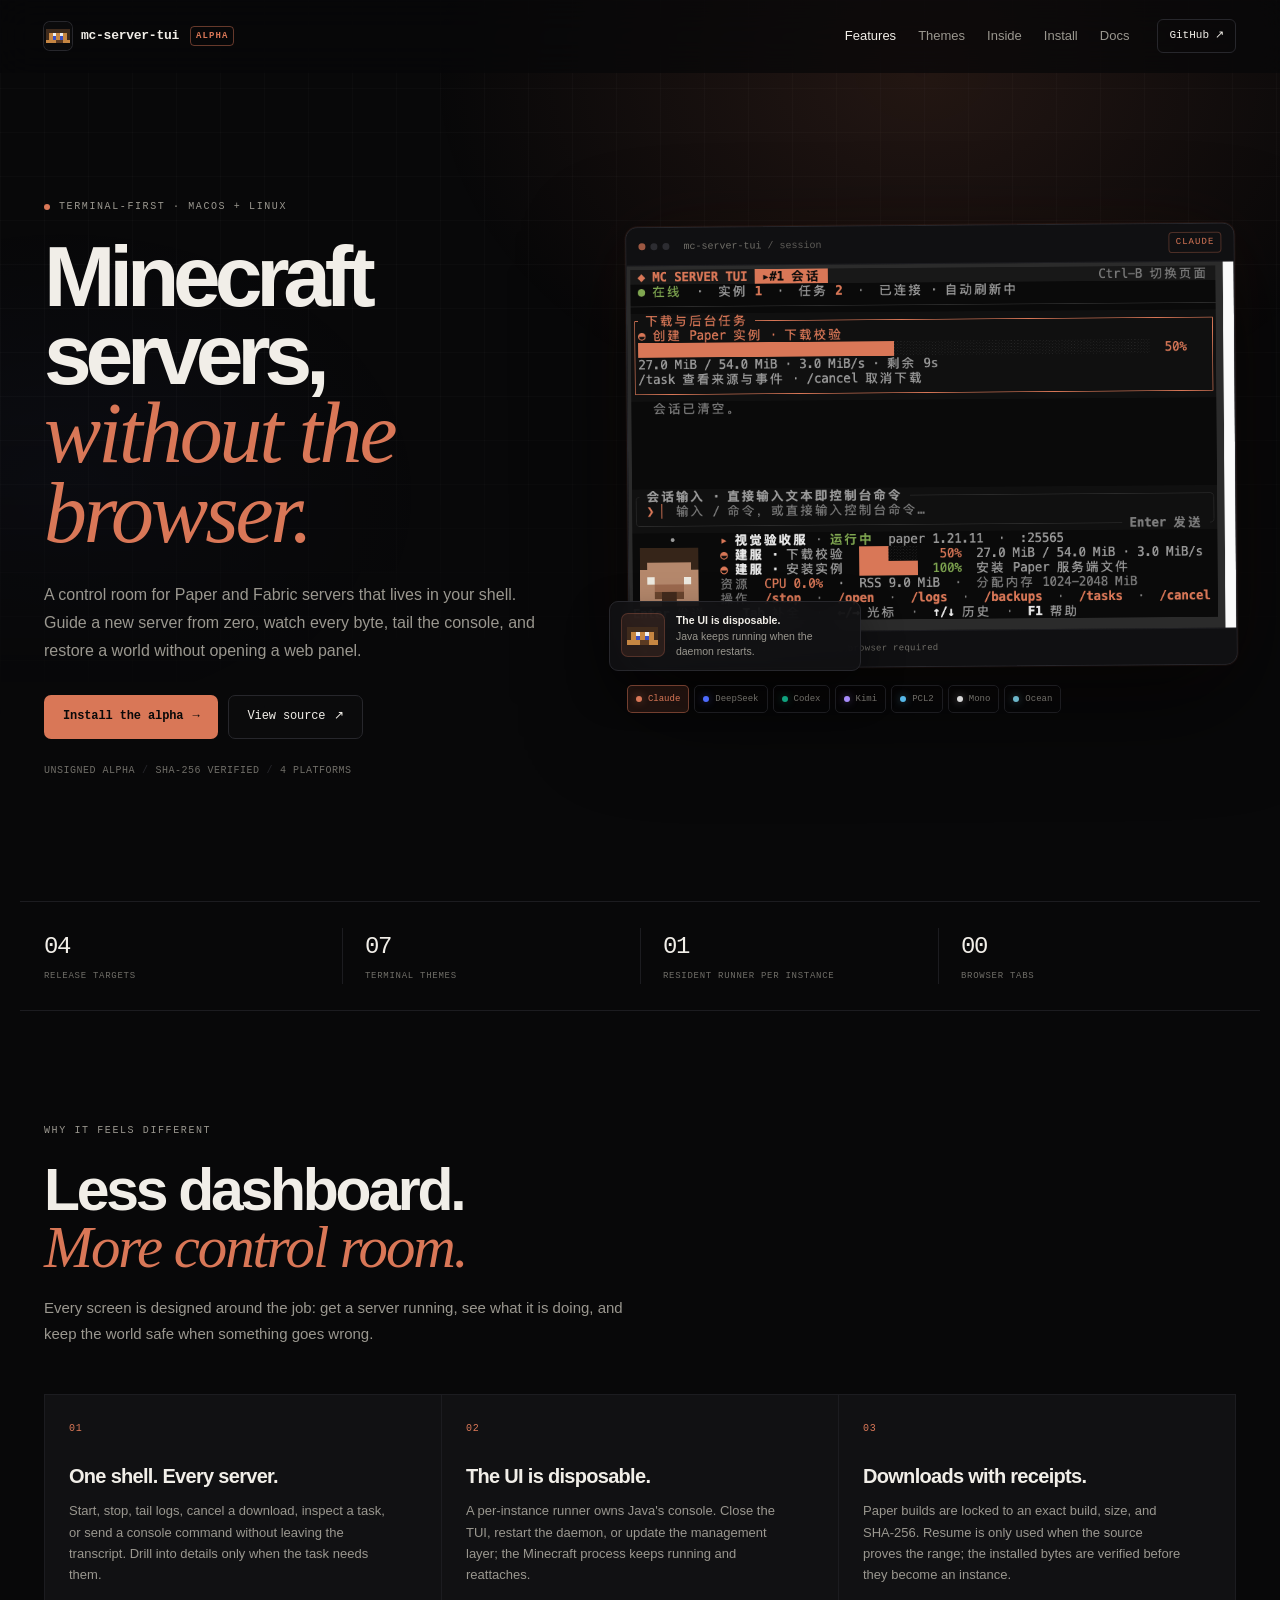
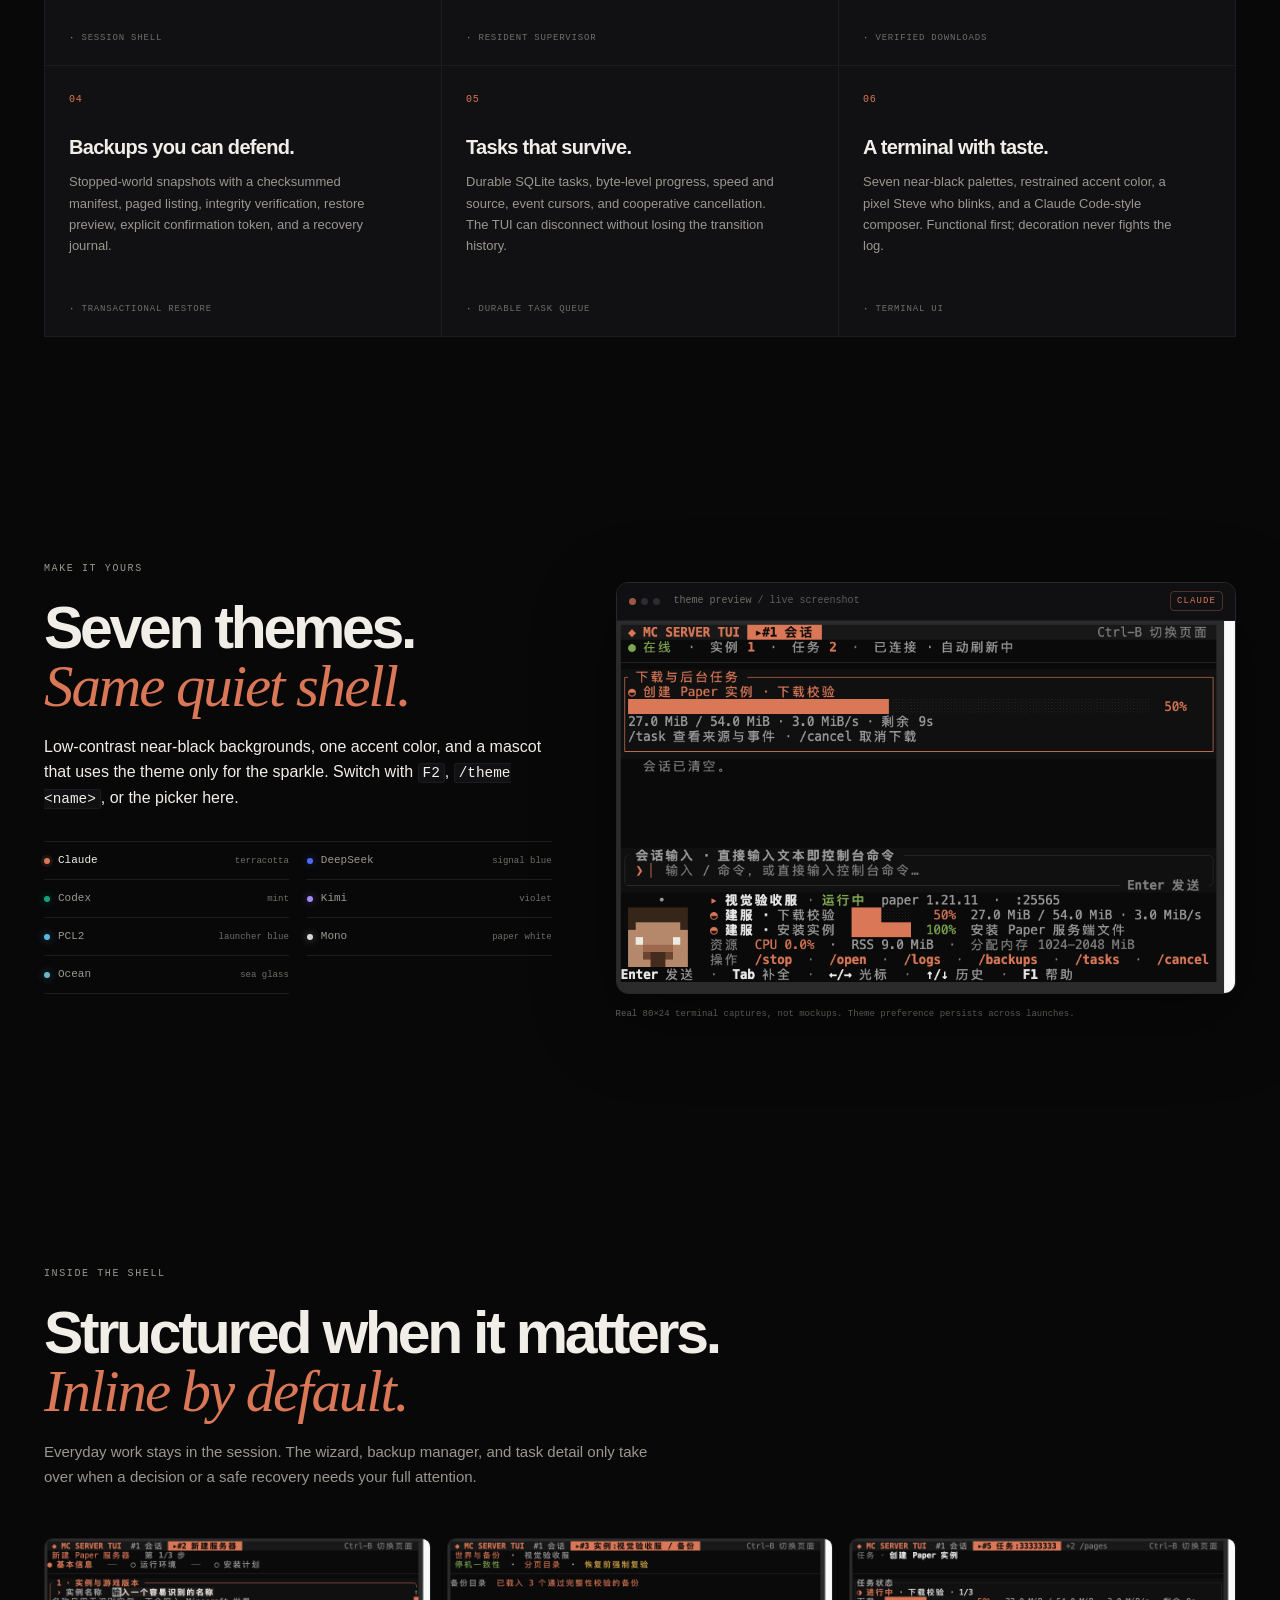
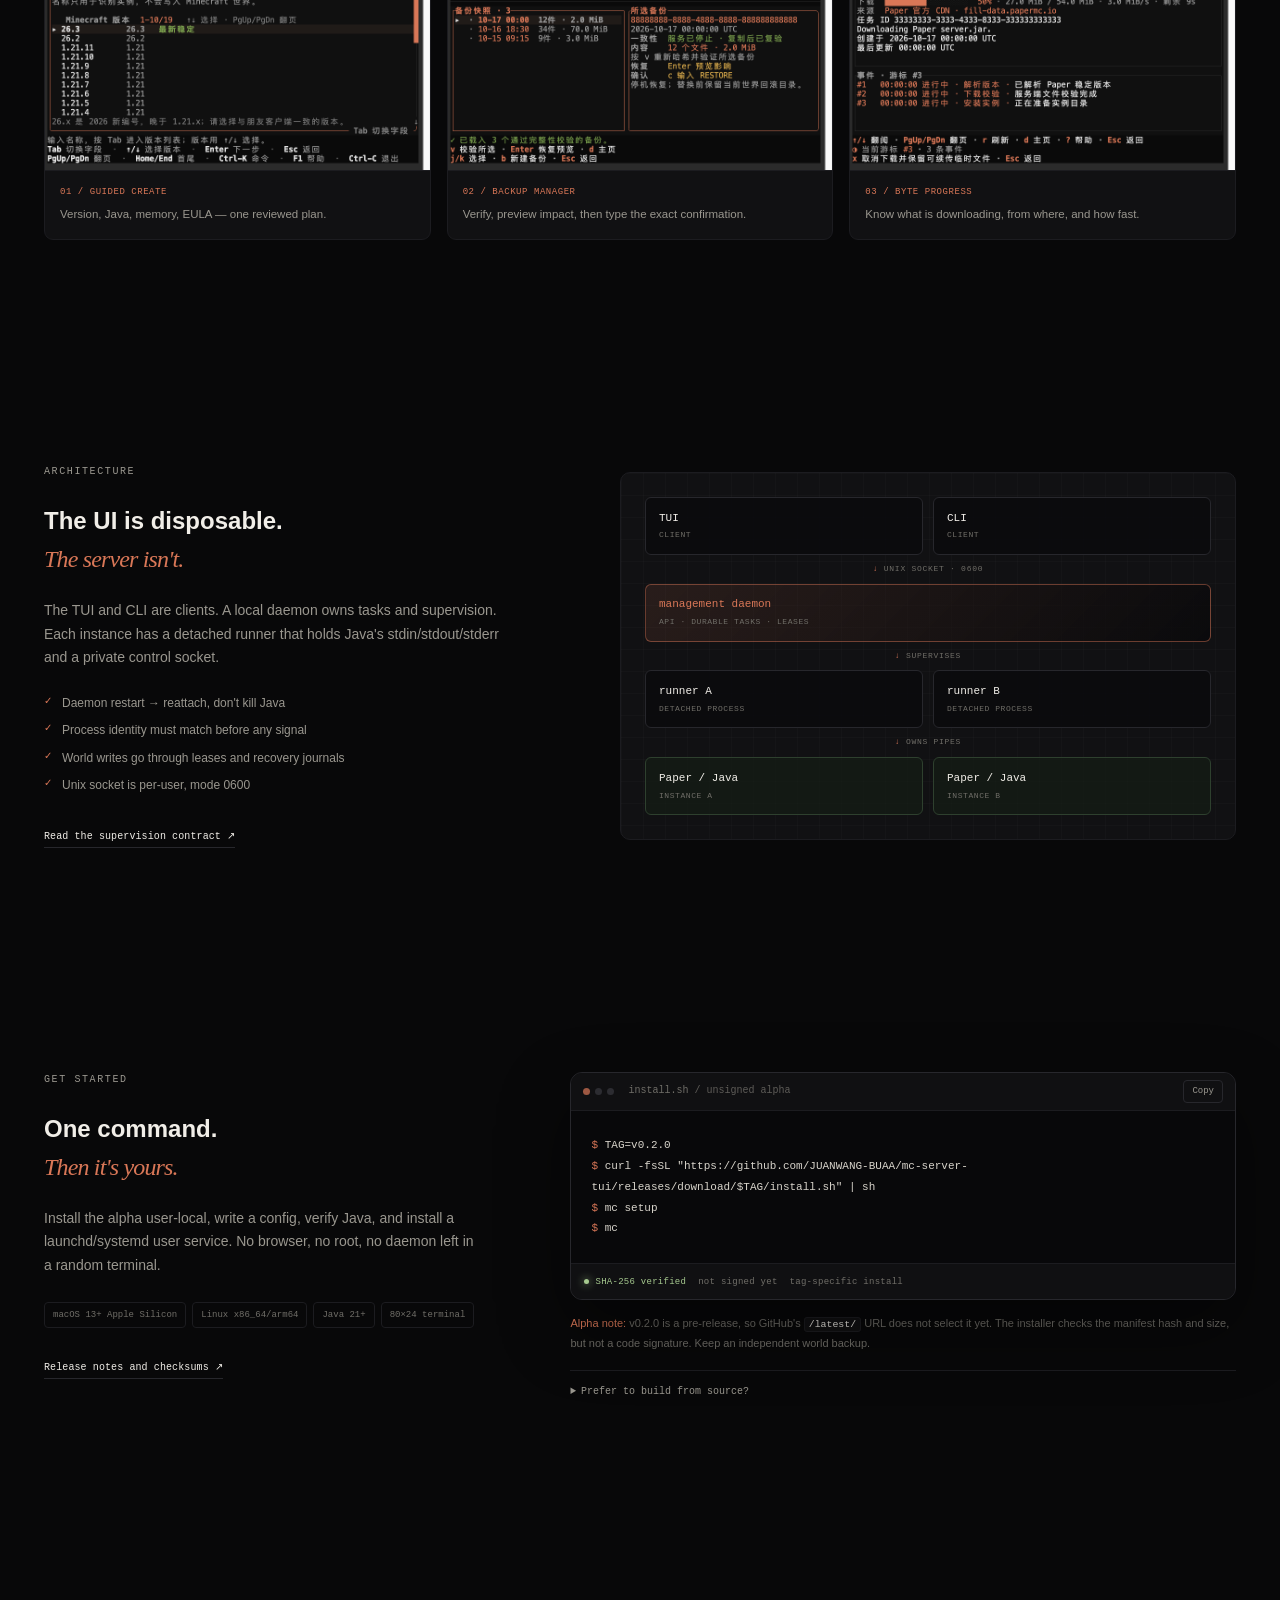
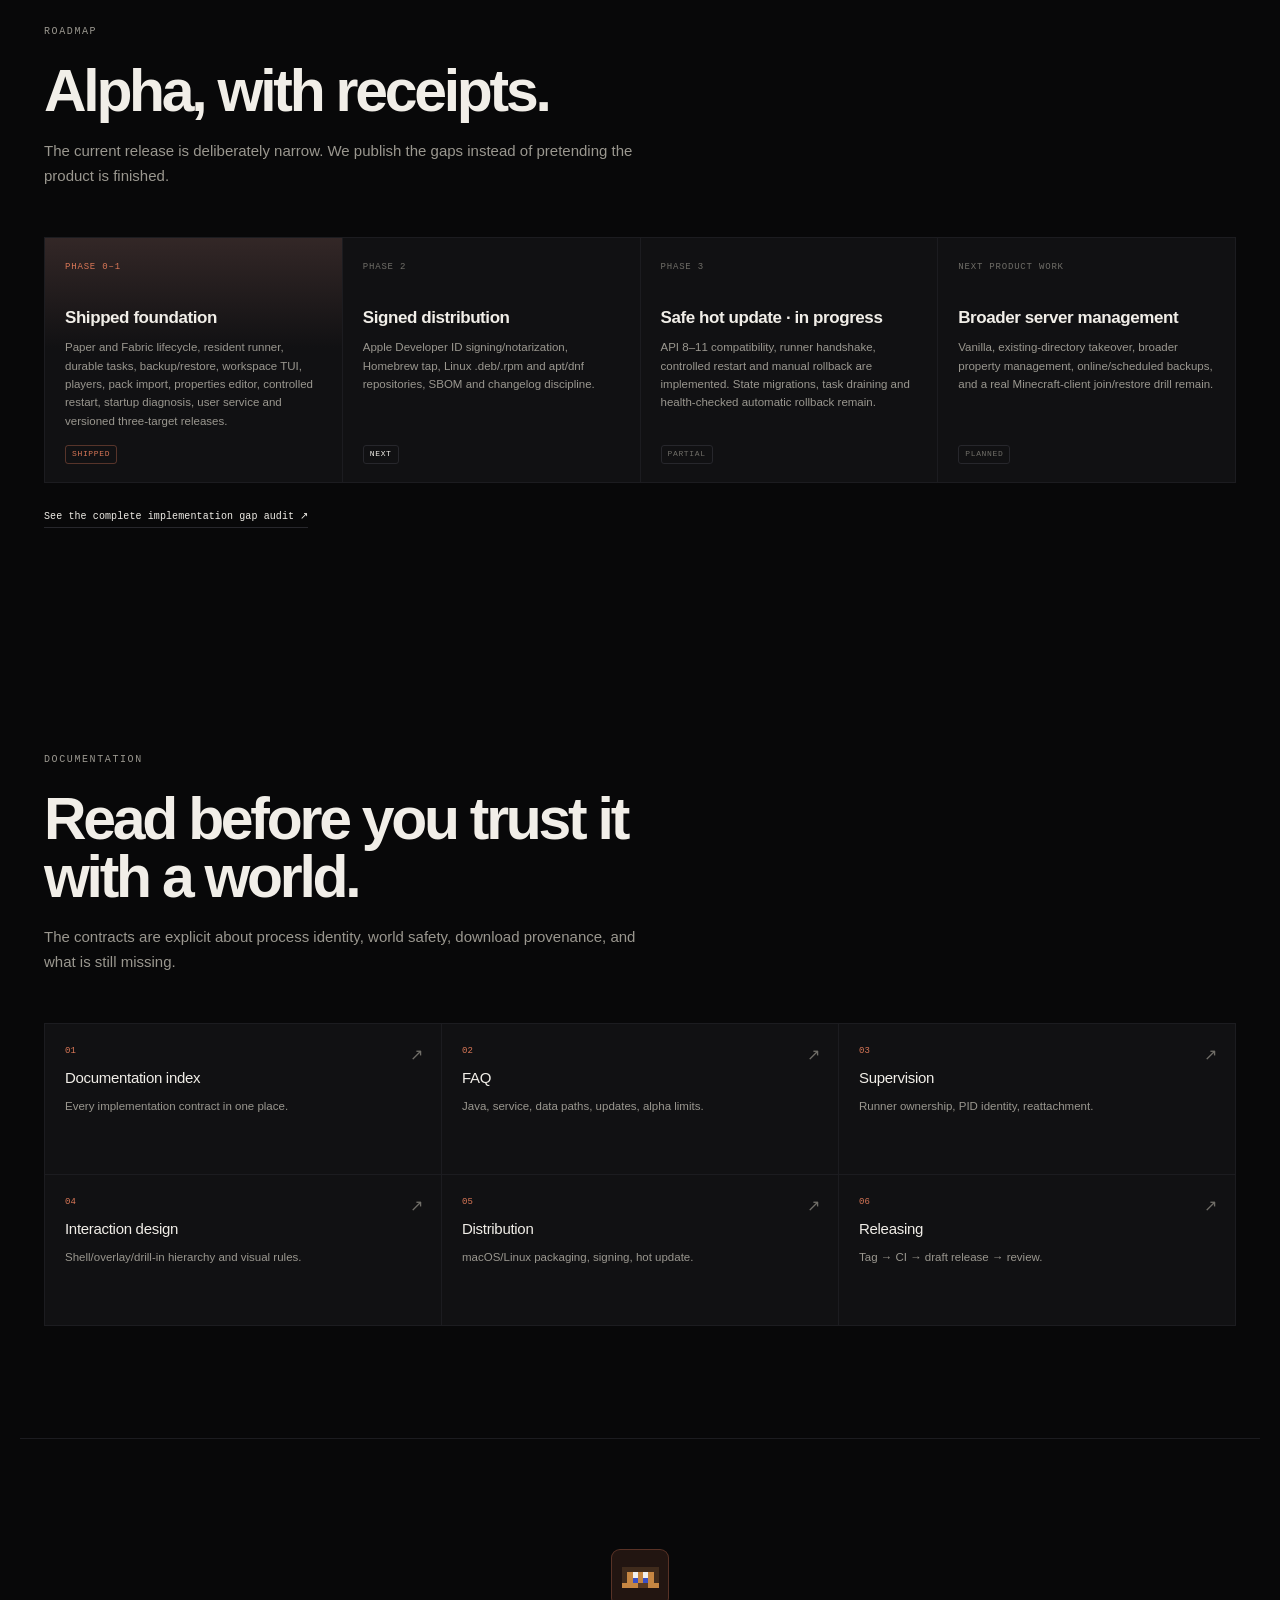
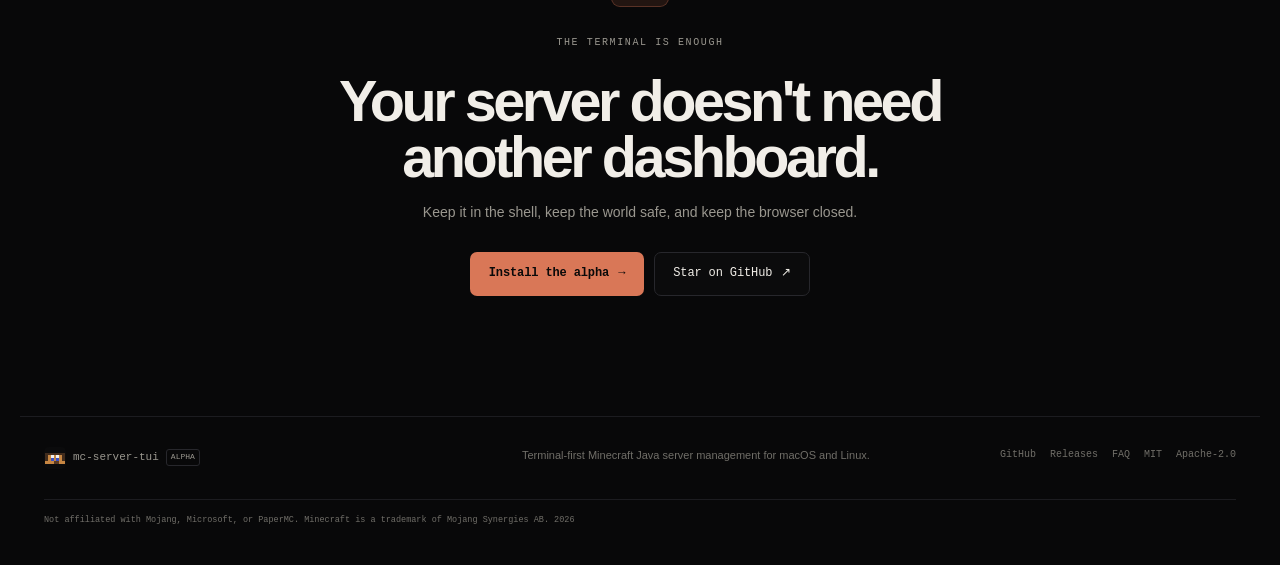
==== commit 7173006a: "docs: refresh website screenshots Regenerate the session, version picker, backup manager, download t" ====
--- a/site/index.html
+++ b/site/index.html
@@ -22,11 +22,11 @@
   <meta property="og:title" content="mc-server-tui — Minecraft servers without the browser">
   <meta property="og:description" content="A terminal-first Minecraft Java server manager for macOS and Linux. Paper and Fabric setup, resident runner, live console, verified downloads, backups.">
   <meta property="og:url" content="https://juanwang-buaa.github.io/mc-server-tui/">
-  <meta property="og:image" content="https://juanwang-buaa.github.io/mc-server-tui/assets/themes-overview.png">
+  <meta property="og:image" content="https://juanwang-buaa.github.io/mc-server-tui/assets/themes-overview-20261020.png">
   <meta name="twitter:card" content="summary_large_image">
   <meta name="twitter:title" content="mc-server-tui — Minecraft servers without the browser">
   <meta name="twitter:description" content="A terminal-first Minecraft Java server manager for macOS and Linux.">
-  <meta name="twitter:image" content="https://juanwang-buaa.github.io/mc-server-tui/assets/themes-overview.png">
+  <meta name="twitter:image" content="https://juanwang-buaa.github.io/mc-server-tui/assets/themes-overview-20261020.png">
   <script type="application/ld+json">
   {
     "@context": "https://schema.org",
@@ -92,7 +92,7 @@
             <span class="theme-label" id="hero-theme-label">CLAUDE</span>
           </div>
           <div class="terminal-screen">
-            <img id="hero-shot" src="assets/shell-session-claude-80x24.png" alt="mc-server-tui session shell in the Claude theme" width="830" height="500" fetchpriority="high">
+            <img id="hero-shot" src="assets/shell-session-claude-20261020.png" alt="mc-server-tui session shell in the Claude theme" width="830" height="500" fetchpriority="high">
           </div>
           <div class="terminal-status">
             <span class="status-live"><i aria-hidden="true"></i> resident runner online</span>
@@ -202,7 +202,7 @@
             <span class="theme-label" id="theme-preview-label">CLAUDE</span>
           </div>
           <div class="terminal-screen">
-            <img id="theme-shot" src="assets/shell-session-claude-80x24.png" alt="mc-server-tui Claude theme screenshot" width="830" height="500" loading="lazy">
+            <img id="theme-shot" src="assets/shell-session-claude-20261020.png" alt="mc-server-tui Claude theme screenshot" width="830" height="500" loading="lazy">
           </div>
         </div>
         <p class="caption">Real 80×24 terminal captures, not mockups. Theme preference persists across launches.</p>
@@ -217,15 +217,15 @@
       </div>
       <div class="gallery">
         <figure class="gallery-card" data-reveal>
-          <img src="assets/theme-create-version-80x24.png" alt="Guided Paper version picker with scrollbar and runtime summary" width="830" height="500" loading="lazy">
+          <img src="assets/theme-create-version-20261020.png" alt="Guided Paper version picker with 26.x versions before legacy 1.21 releases" width="830" height="500" loading="lazy">
           <figcaption><span>01 / Guided create</span><strong>Version, Java, memory, EULA — one reviewed plan.</strong></figcaption>
         </figure>
         <figure class="gallery-card" data-reveal>
-          <img src="assets/theme-backup-manager-80x24.png" alt="World backup manager with paged backups and verification status" width="830" height="500" loading="lazy">
+          <img src="assets/theme-backup-manager-20261020.png" alt="World backup manager with paged backups and verification status" width="830" height="500" loading="lazy">
           <figcaption><span>02 / Backup manager</span><strong>Verify, preview impact, then type the exact confirmation.</strong></figcaption>
         </figure>
         <figure class="gallery-card" data-reveal>
-          <img src="assets/theme-download-progress-80x24.png" alt="Download task with byte progress, speed, and source" width="830" height="500" loading="lazy">
+          <img src="assets/theme-download-progress-20261020.png" alt="Download task with byte progress, speed, and source" width="830" height="500" loading="lazy">
           <figcaption><span>03 / Byte progress</span><strong>Know what is downloading, from where, and how fast.</strong></figcaption>
         </figure>
       </div>
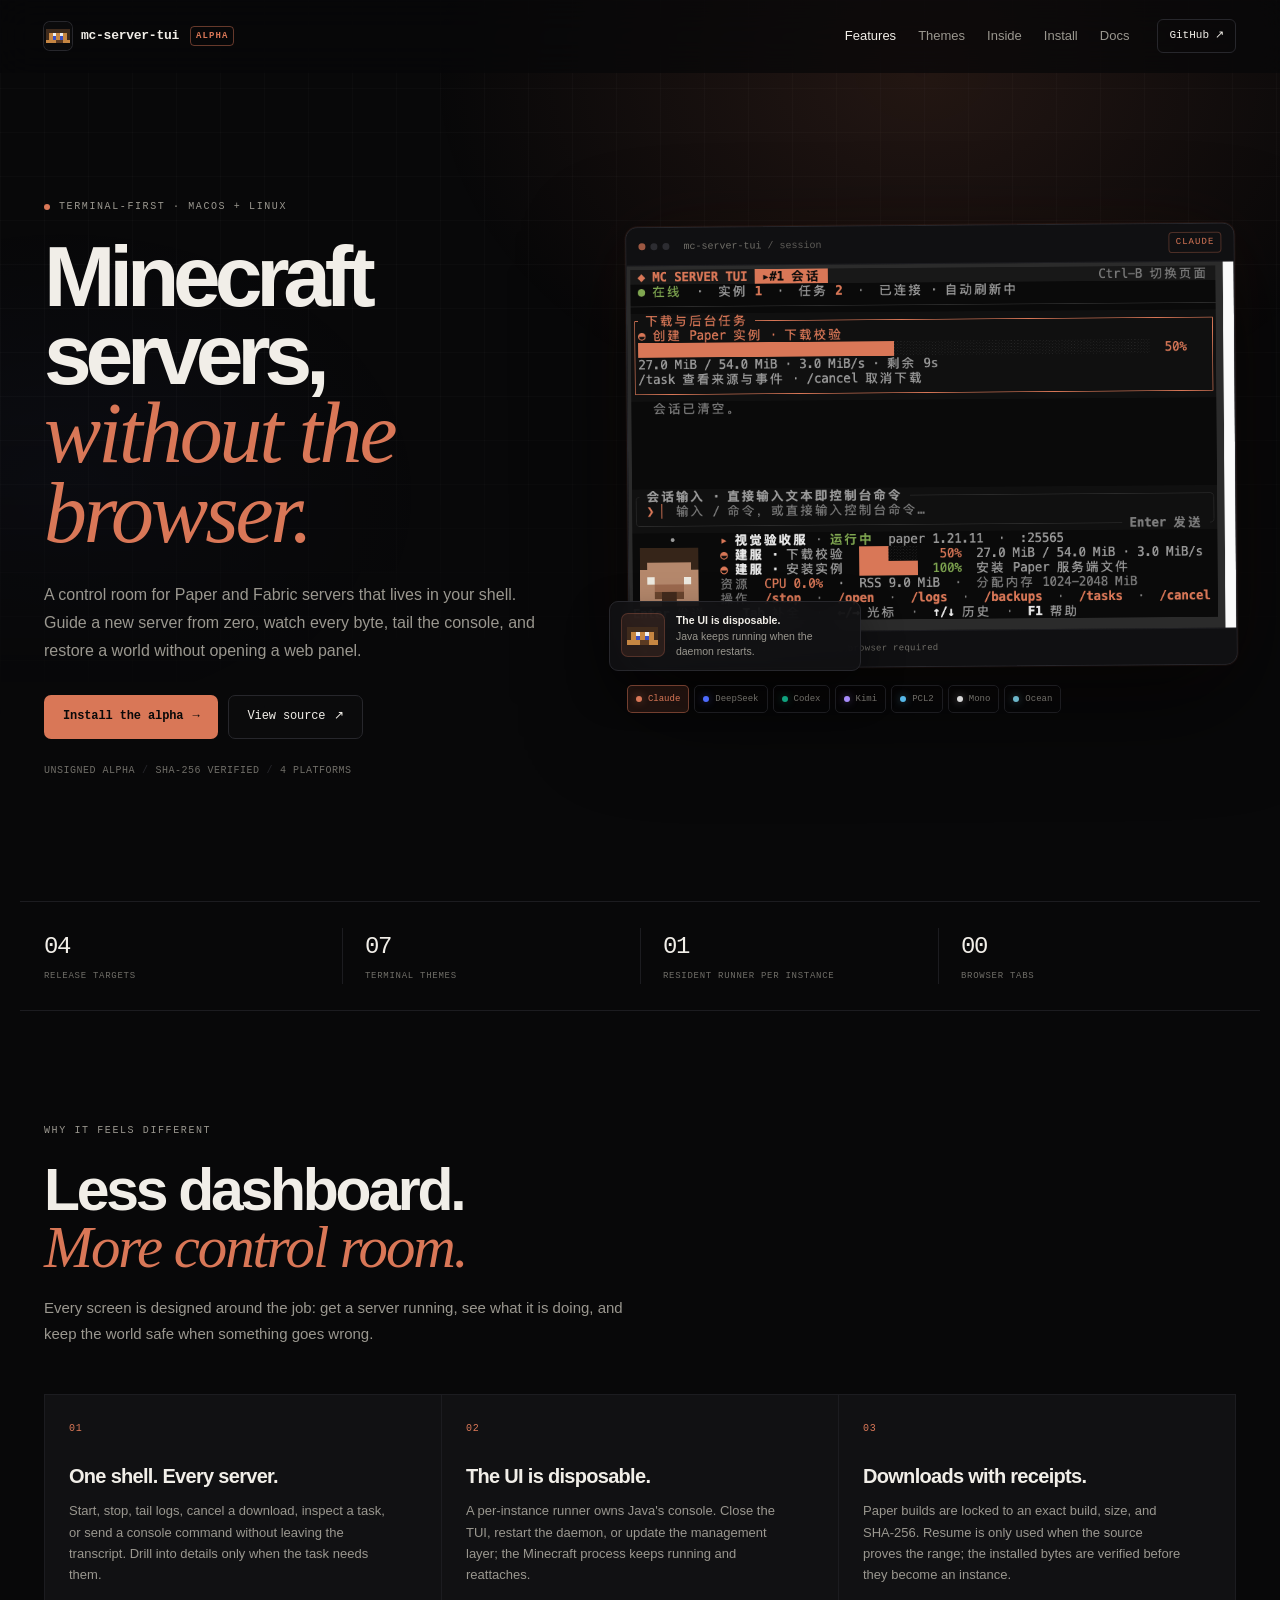
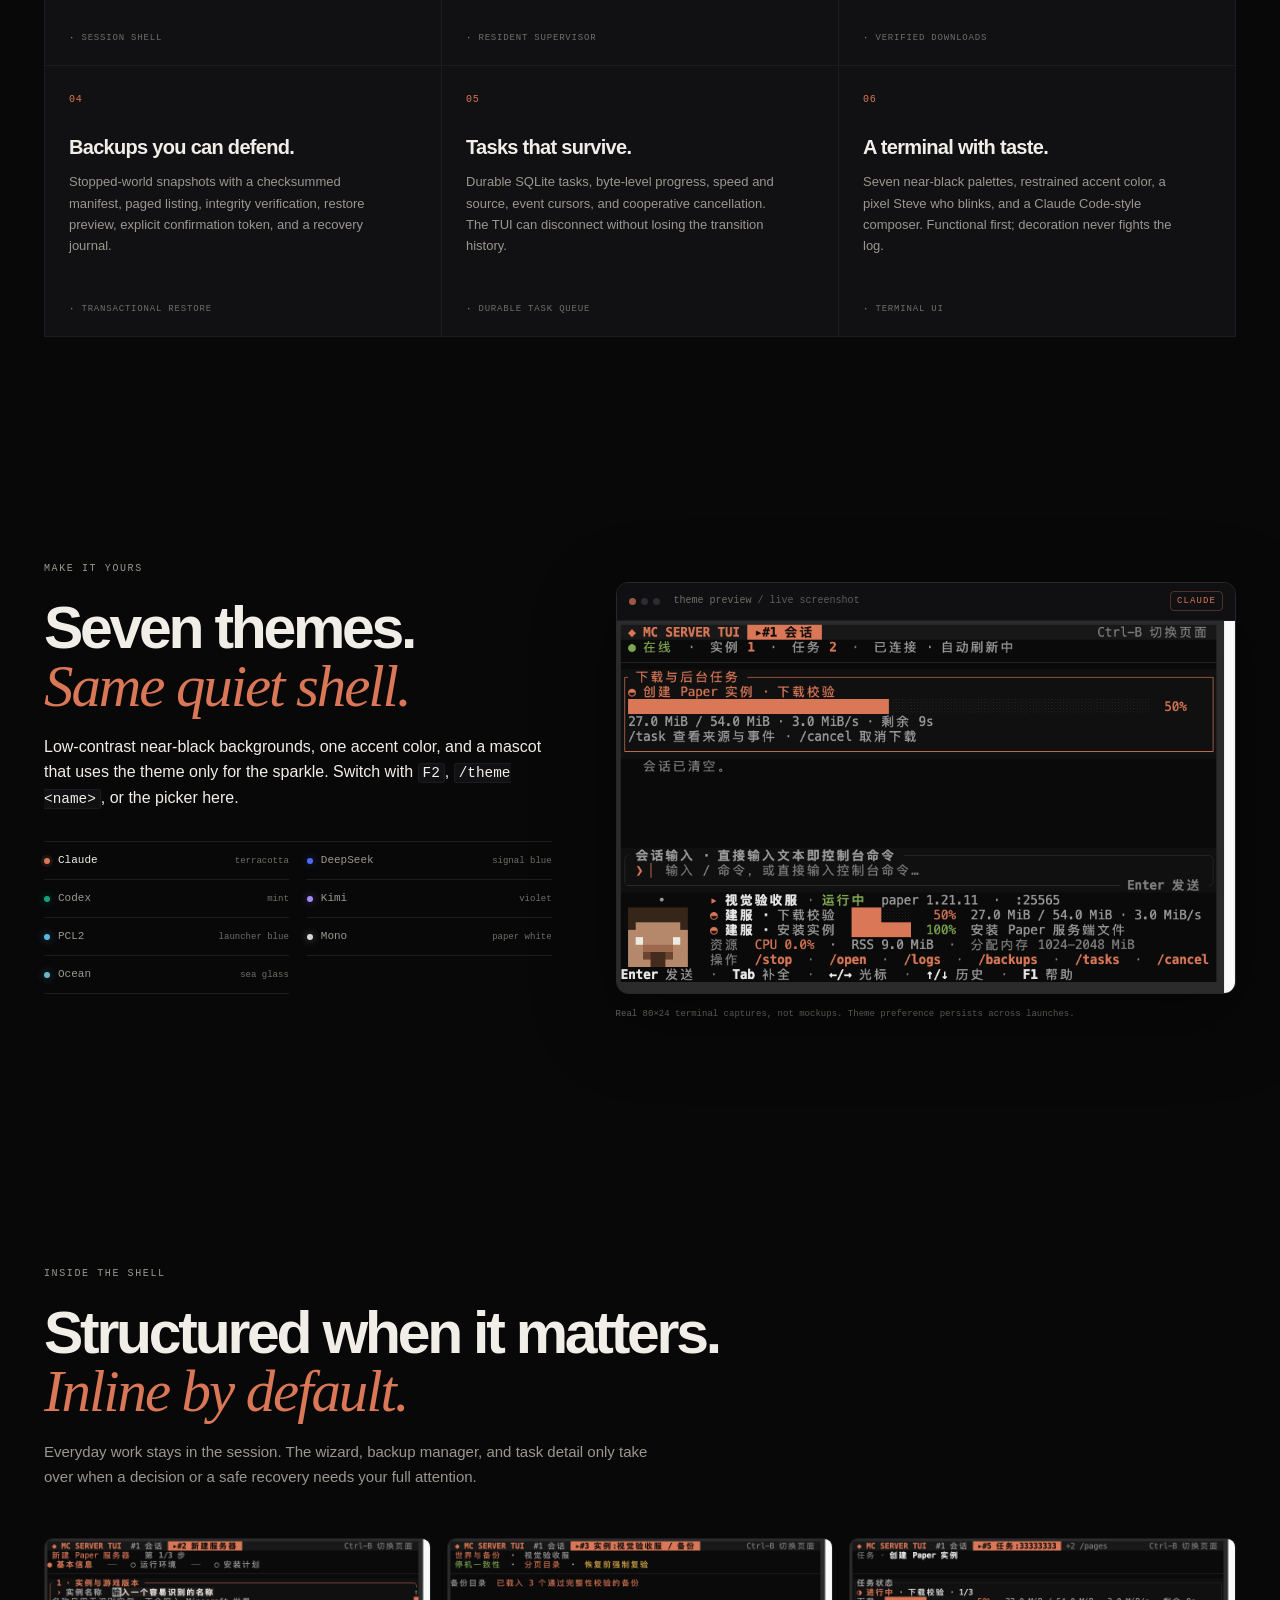
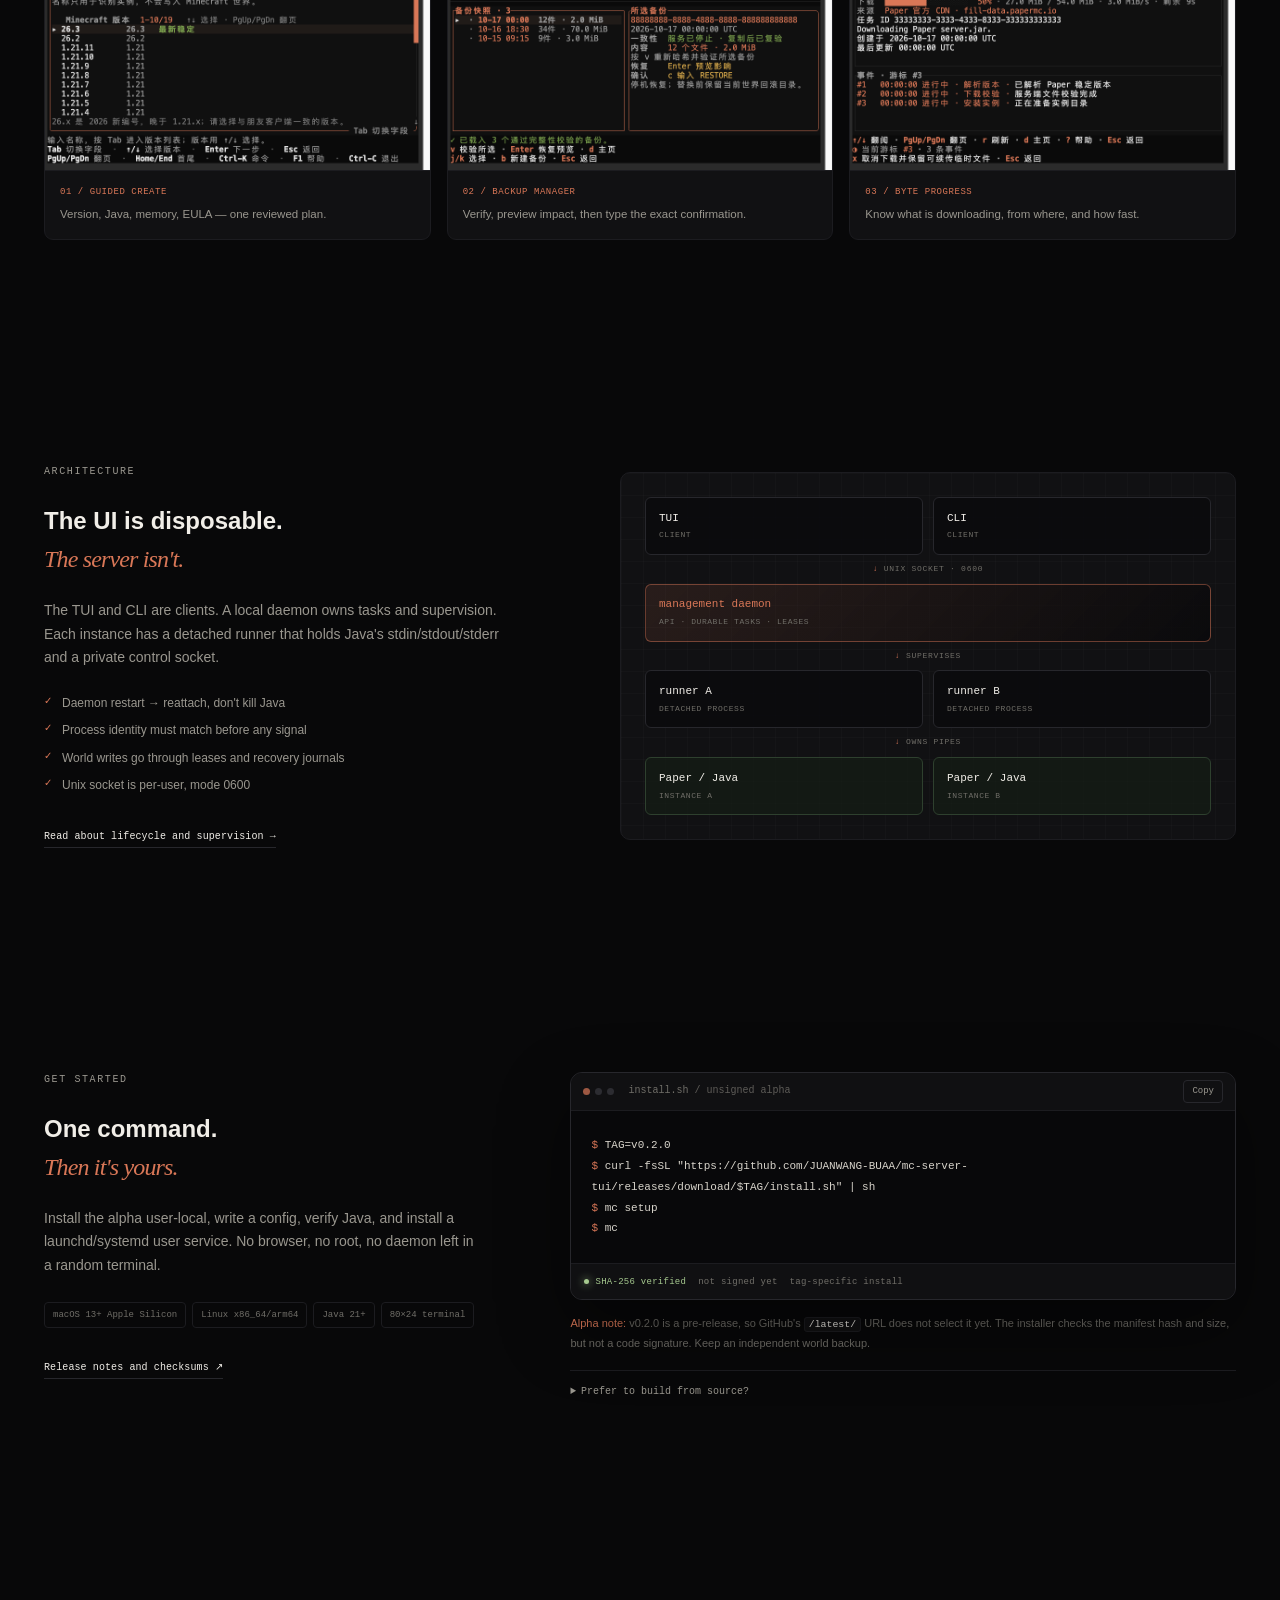
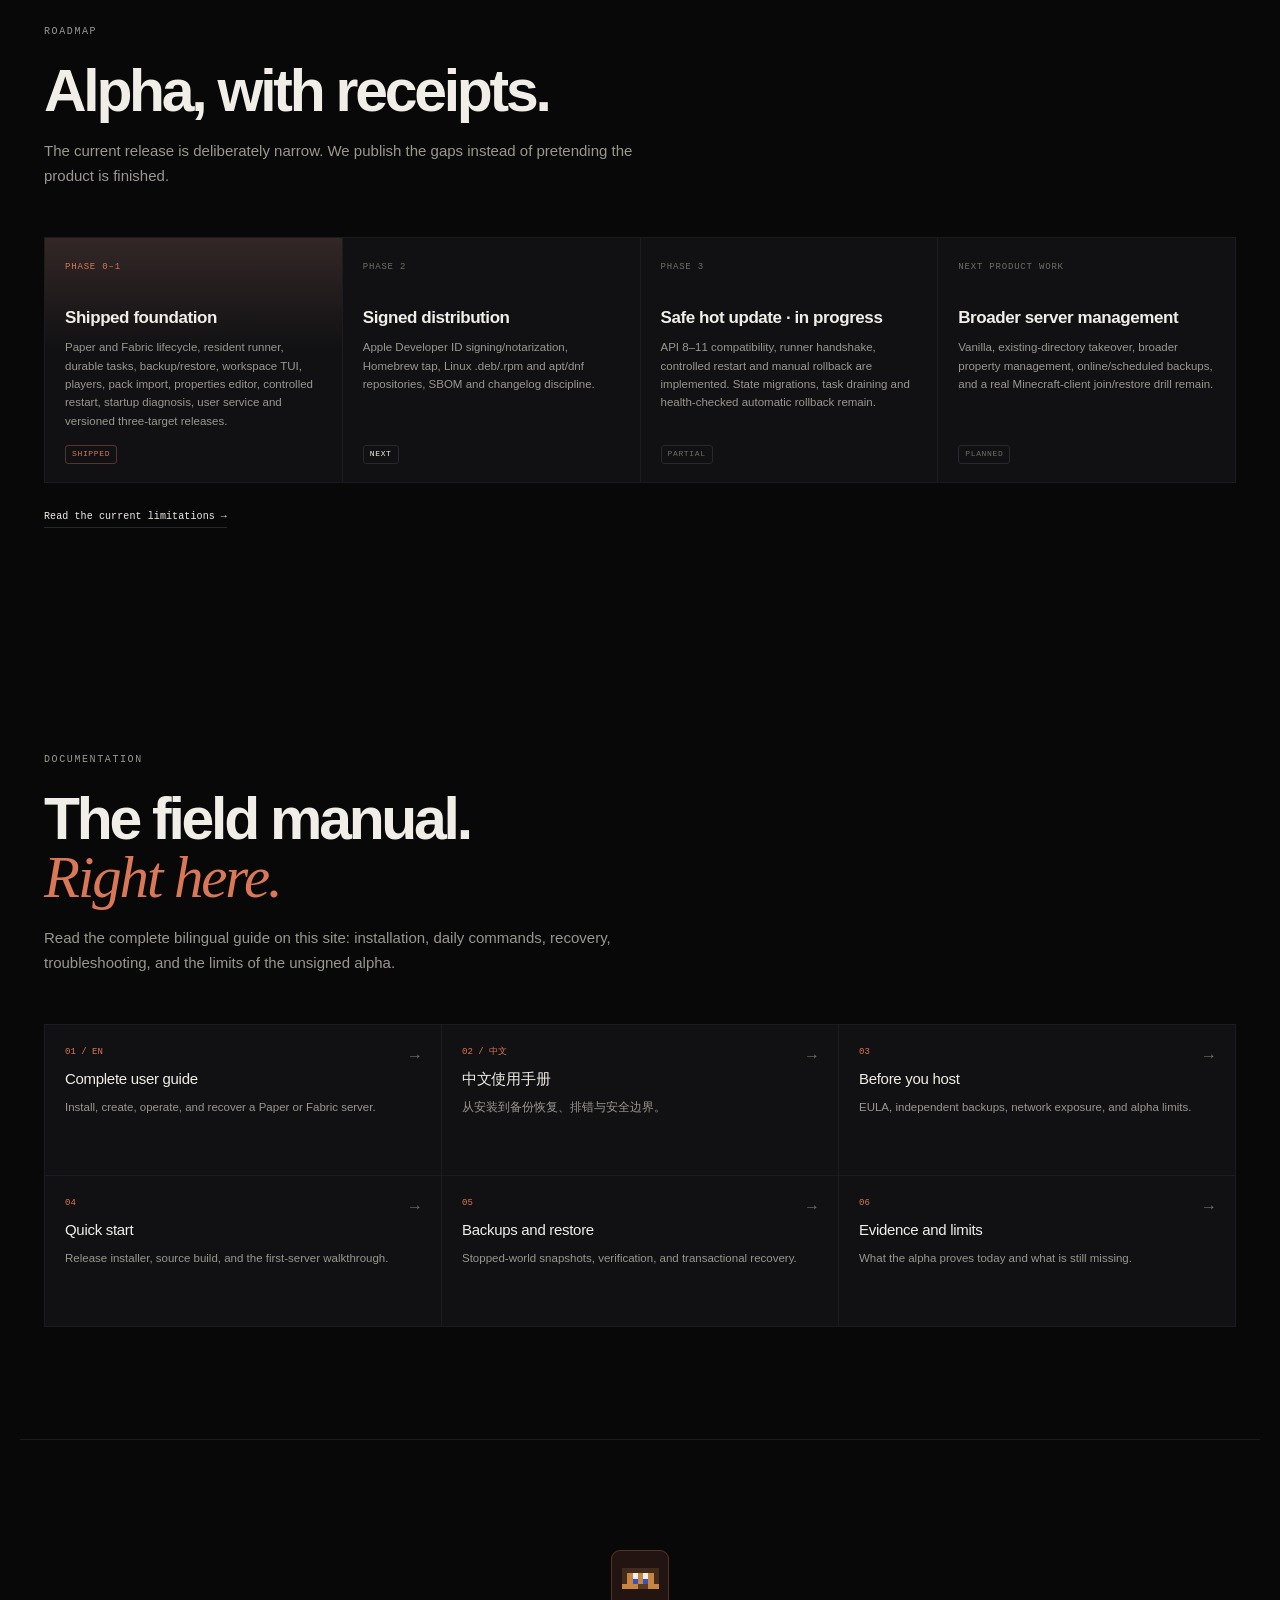
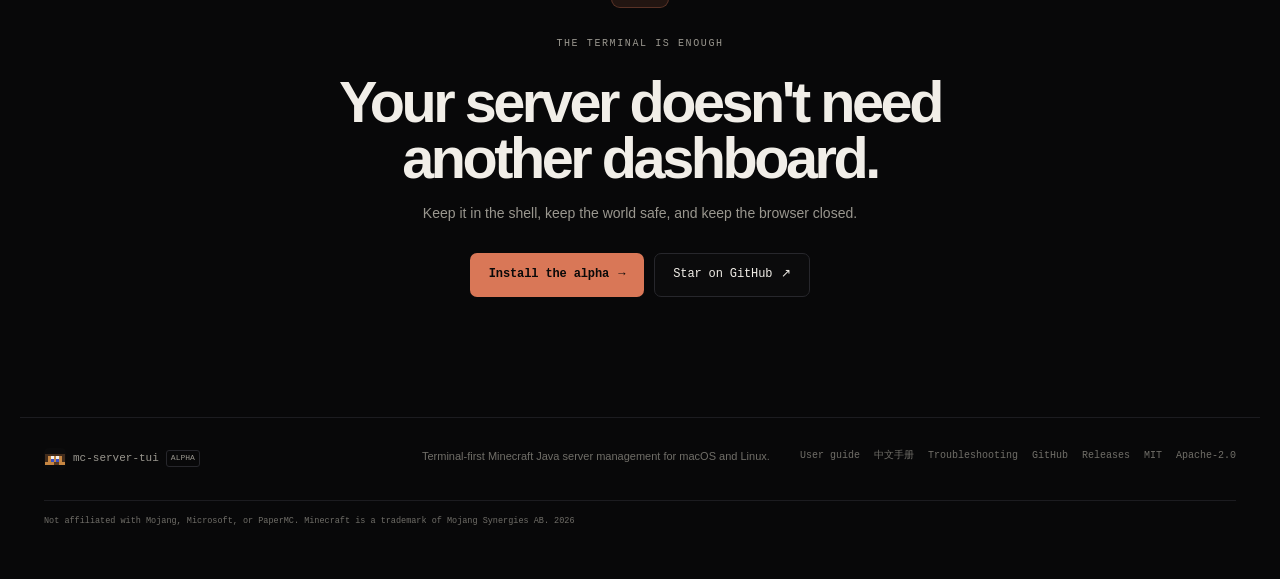
==== commit 7caaef76: "docs: add bilingual native user guides" ====
--- a/site/index.html
+++ b/site/index.html
@@ -16,7 +16,7 @@
   <meta name="theme-color" content="#0b0b0c">
   <link rel="canonical" href="https://juanwang-buaa.github.io/mc-server-tui/">
   <link rel="icon" href="assets/favicon.svg" type="image/svg+xml">
-  <link rel="stylesheet" href="assets/styles.css">
+  <link rel="stylesheet" href="assets/styles.css?v=20261020-docs3">
   <noscript><style>[data-reveal]{opacity:1!important;transform:none!important}</style></noscript>
   <meta property="og:type" content="website">
   <meta property="og:title" content="mc-server-tui — Minecraft servers without the browser">
@@ -41,7 +41,7 @@
     "description": "Terminal-first Minecraft Java server manager with a resident supervisor, verified downloads, backups, and a Claude Code-style TUI."
   }
   </script>
-  <script src="assets/app.js" defer></script>
+  <script src="assets/app.js?v=20261020-docs3" defer></script>
 </head>
 <body>
   <a class="skip-link" href="#main">Skip to content</a>
@@ -59,8 +59,9 @@
         <a href="#themes">Themes</a>
         <a href="#inside">Inside</a>
         <a href="#install">Install</a>
-        <a href="#docs">Docs</a>
+        <a href="docs/">Docs</a>
       </nav>
+      <a class="header-docs" href="docs/">Docs</a>
       <a class="header-github" href="https://github.com/JUANWANG-BUAA/mc-server-tui" target="_blank" rel="noreferrer">
         GitHub <span aria-hidden="true">↗</span>
       </a>
@@ -242,7 +243,7 @@
           <li>World writes go through leases and recovery journals</li>
           <li>Unix socket is per-user, mode 0600</li>
         </ul>
-        <a class="text-link" href="https://github.com/JUANWANG-BUAA/mc-server-tui/blob/main/docs/SUPERVISION.md" target="_blank" rel="noreferrer">Read the supervision contract <span aria-hidden="true">↗</span></a>
+        <a class="text-link" href="docs/#lifecycle-readiness">Read about lifecycle and supervision <span aria-hidden="true">→</span></a>
       </div>
       <div class="diagram" data-reveal aria-label="Architecture diagram">
         <div class="diagram-row two">
@@ -336,22 +337,22 @@
           <span class="status-pill">planned</span>
         </article>
       </div>
-      <a class="text-link roadmap-link" href="https://github.com/JUANWANG-BUAA/mc-server-tui/blob/main/docs/IMPLEMENTATION_GAPS.md" target="_blank" rel="noreferrer">See the complete implementation gap audit <span aria-hidden="true">↗</span></a>
+      <a class="text-link roadmap-link" href="docs/#evidence-current-limitations">Read the current limitations <span aria-hidden="true">→</span></a>
     </section>
 
     <section class="section docs-section" id="docs">
       <div class="section-heading compact" data-reveal>
         <p class="eyebrow">Documentation</p>
-        <h2>Read before you trust it with a world.</h2>
-        <p>The contracts are explicit about process identity, world safety, download provenance, and what is still missing.</p>
+        <h2>The field manual.<br><em>Right here.</em></h2>
+        <p>Read the complete bilingual guide on this site: installation, daily commands, recovery, troubleshooting, and the limits of the unsigned alpha.</p>
       </div>
       <div class="docs-grid">
-        <a class="doc-card" href="https://github.com/JUANWANG-BUAA/mc-server-tui/blob/main/docs/README.md" target="_blank" rel="noreferrer"><span class="doc-index">01</span><strong>Documentation index</strong><span>Every implementation contract in one place.</span><i aria-hidden="true">↗</i></a>
-        <a class="doc-card" href="https://github.com/JUANWANG-BUAA/mc-server-tui/blob/main/docs/FAQ.md" target="_blank" rel="noreferrer"><span class="doc-index">02</span><strong>FAQ</strong><span>Java, service, data paths, updates, alpha limits.</span><i aria-hidden="true">↗</i></a>
-        <a class="doc-card" href="https://github.com/JUANWANG-BUAA/mc-server-tui/blob/main/docs/SUPERVISION.md" target="_blank" rel="noreferrer"><span class="doc-index">03</span><strong>Supervision</strong><span>Runner ownership, PID identity, reattachment.</span><i aria-hidden="true">↗</i></a>
-        <a class="doc-card" href="https://github.com/JUANWANG-BUAA/mc-server-tui/blob/main/docs/INTERACTION_DESIGN.md" target="_blank" rel="noreferrer"><span class="doc-index">04</span><strong>Interaction design</strong><span>Shell/overlay/drill-in hierarchy and visual rules.</span><i aria-hidden="true">↗</i></a>
-        <a class="doc-card" href="https://github.com/JUANWANG-BUAA/mc-server-tui/blob/main/docs/DISTRIBUTION.md" target="_blank" rel="noreferrer"><span class="doc-index">05</span><strong>Distribution</strong><span>macOS/Linux packaging, signing, hot update.</span><i aria-hidden="true">↗</i></a>
-        <a class="doc-card" href="https://github.com/JUANWANG-BUAA/mc-server-tui/blob/main/docs/RELEASING.md" target="_blank" rel="noreferrer"><span class="doc-index">06</span><strong>Releasing</strong><span>Tag → CI → draft release → review.</span><i aria-hidden="true">↗</i></a>
+        <a class="doc-card" href="docs/"><span class="doc-index">01 / EN</span><strong>Complete user guide</strong><span>Install, create, operate, and recover a Paper or Fabric server.</span><i aria-hidden="true">→</i></a>
+        <a class="doc-card" href="docs/zh-CN/"><span class="doc-index">02 / 中文</span><strong>中文使用手册</strong><span>从安装到备份恢复、排错与安全边界。</span><i aria-hidden="true">→</i></a>
+        <a class="doc-card" href="docs/#read-before-hosting"><span class="doc-index">03</span><strong>Before you host</strong><span>EULA, independent backups, network exposure, and alpha limits.</span><i aria-hidden="true">→</i></a>
+        <a class="doc-card" href="docs/#install"><span class="doc-index">04</span><strong>Quick start</strong><span>Release installer, source build, and the first-server walkthrough.</span><i aria-hidden="true">→</i></a>
+        <a class="doc-card" href="docs/#backups-restore"><span class="doc-index">05</span><strong>Backups and restore</strong><span>Stopped-world snapshots, verification, and transactional recovery.</span><i aria-hidden="true">→</i></a>
+        <a class="doc-card" href="docs/#evidence-current-limitations"><span class="doc-index">06</span><strong>Evidence and limits</strong><span>What the alpha proves today and what is still missing.</span><i aria-hidden="true">→</i></a>
       </div>
     </section>
 
@@ -383,9 +384,11 @@
     </div>
     <p>Terminal-first Minecraft Java server management for macOS and Linux.</p>
     <div class="footer-links">
+      <a href="docs/">User guide</a>
+      <a href="docs/zh-CN/">中文手册</a>
+      <a href="docs/#troubleshooting">Troubleshooting</a>
       <a href="https://github.com/JUANWANG-BUAA/mc-server-tui" target="_blank" rel="noreferrer">GitHub</a>
       <a href="https://github.com/JUANWANG-BUAA/mc-server-tui/releases" target="_blank" rel="noreferrer">Releases</a>
-      <a href="https://github.com/JUANWANG-BUAA/mc-server-tui/blob/main/docs/FAQ.md" target="_blank" rel="noreferrer">FAQ</a>
       <a href="https://github.com/JUANWANG-BUAA/mc-server-tui/blob/main/LICENSE-MIT" target="_blank" rel="noreferrer">MIT</a>
       <a href="https://github.com/JUANWANG-BUAA/mc-server-tui/blob/main/LICENSE-APACHE" target="_blank" rel="noreferrer">Apache-2.0</a>
     </div>
--- a/site/assets/styles.css
+++ b/site/assets/styles.css
@@ -149,6 +149,17 @@
   color: var(--text);
   transition: border-color 160ms ease, background 160ms ease;
 }
+.header-docs {
+  display: none;
+  align-items: center;
+  min-height: 31px;
+  padding: 0 10px;
+  border: 1px solid rgba(var(--accent-rgb), 0.4);
+  border-radius: 6px;
+  color: var(--accent);
+  font-family: var(--mono);
+  font-size: 10px;
+}
 .header-github:hover {
   border-color: rgba(var(--accent-rgb), 0.55);
   background: var(--accent-soft);
@@ -931,7 +942,8 @@
 @media (max-width: 760px) {
   .header-inner { height: 62px; padding: 0 18px; gap: 12px; }
   .nav { display: none; }
-  .header-github { margin-left: auto; }
+  .header-docs { display: inline-flex; margin-left: auto; }
+  .header-github { margin-left: 0; }
   .alpha-tag { display: none; }
   .hero { padding: 48px 18px 54px; gap: 36px; }
   h1 { font-size: clamp(3rem, 12vw, 4.7rem); }
@@ -991,3 +1003,662 @@
   .site-header, .page-glow, .theme-picker { display: none !important; }
   body { background: #fff; color: #111; }
 }
+
+/* Native documentation */
+.docs-page {
+  background:
+    linear-gradient(180deg, rgba(var(--accent-rgb), 0.025), transparent 420px),
+    var(--bg);
+}
+.docs-page .page-glow {
+  opacity: 0.72;
+  mask-image: linear-gradient(to bottom, black 0%, black 32%, transparent 70%);
+}
+.docs-progress {
+  position: fixed;
+  inset: 0 0 auto;
+  z-index: 60;
+  height: 2px;
+  pointer-events: none;
+}
+.docs-progress span {
+  display: block;
+  width: 0;
+  height: 100%;
+  background: var(--accent);
+  box-shadow: 0 0 14px rgba(var(--accent-rgb), 0.65);
+}
+.docs-top-actions {
+  display: flex;
+  align-items: center;
+  gap: 9px;
+  margin-left: auto;
+}
+.docs-lang-switch {
+  display: inline-flex;
+  align-items: center;
+  min-height: 32px;
+  padding: 0 10px;
+  border: 1px solid var(--line);
+  border-radius: 6px;
+  color: var(--muted);
+  font-family: var(--mono);
+  font-size: 10px;
+  transition: color 160ms ease, border-color 160ms ease, background 160ms ease;
+}
+.docs-lang-switch:hover {
+  color: var(--text);
+  border-color: rgba(var(--accent-rgb), 0.5);
+  background: var(--accent-soft);
+}
+.docs-main {
+  max-width: 1380px;
+  margin: 0 auto;
+  padding: 0 24px;
+}
+.docs-hero {
+  position: relative;
+  display: grid;
+  grid-template-columns: minmax(0, 1fr) minmax(270px, 350px);
+  gap: 72px;
+  align-items: end;
+  padding: 92px 0 64px;
+  border-bottom: 1px solid var(--line-soft);
+}
+.docs-hero::after {
+  content: "";
+  position: absolute;
+  right: 0;
+  bottom: -1px;
+  width: 210px;
+  height: 1px;
+  background: linear-gradient(90deg, transparent, var(--accent));
+}
+.docs-hero-copy { max-width: 850px; }
+.docs-hero h1 {
+  max-width: 900px;
+  margin-bottom: 24px;
+  font-size: clamp(3.25rem, 6vw, 6rem);
+  line-height: 0.94;
+  letter-spacing: -0.067em;
+}
+.docs-hero-lede {
+  max-width: 680px;
+  margin-bottom: 24px;
+  color: #bab5ac;
+  font-size: 16px;
+  line-height: 1.78;
+}
+.docs-hero-meta {
+  display: flex;
+  flex-wrap: wrap;
+  gap: 8px;
+  color: var(--muted-2);
+  font-family: var(--mono);
+  font-size: 9px;
+  letter-spacing: 0.07em;
+  text-transform: uppercase;
+}
+.docs-hero-meta span + span::before {
+  content: "/";
+  margin-right: 8px;
+  color: var(--line);
+}
+.docs-quicklinks {
+  display: flex;
+  flex-wrap: wrap;
+  gap: 8px;
+  margin-top: 28px;
+}
+.docs-quicklinks a {
+  display: inline-flex;
+  align-items: center;
+  gap: 8px;
+  min-height: 36px;
+  padding: 0 11px;
+  border: 1px solid var(--line-soft);
+  border-radius: 5px;
+  color: var(--muted);
+  font-family: var(--mono);
+  font-size: 10px;
+  transition: color 160ms ease, border-color 160ms ease, background 160ms ease;
+}
+.docs-quicklinks a:first-child {
+  border-color: rgba(var(--accent-rgb), 0.38);
+  color: var(--accent);
+  background: var(--accent-soft);
+}
+.docs-quicklinks a:hover {
+  color: var(--text);
+  border-color: var(--line);
+  background: var(--surface-2);
+}
+.docs-hero-card {
+  position: relative;
+  overflow: hidden;
+  padding: 22px;
+  border: 1px solid rgba(var(--accent-rgb), 0.24);
+  border-radius: 10px;
+  background:
+    radial-gradient(260px 190px at 100% 0, rgba(var(--accent-rgb), 0.12), transparent 70%),
+    linear-gradient(145deg, rgba(255,255,255,0.025), transparent 60%),
+    var(--surface);
+  box-shadow: 0 24px 70px rgba(0,0,0,0.3);
+}
+.docs-hero-card::before {
+  content: "";
+  position: absolute;
+  top: 0;
+  left: 22px;
+  width: 42px;
+  height: 1px;
+  background: var(--accent);
+}
+.docs-card-index {
+  display: block;
+  margin-bottom: 19px;
+  color: var(--accent);
+  font-family: var(--mono);
+  font-size: 9px;
+  letter-spacing: 0.09em;
+  text-transform: uppercase;
+}
+.docs-hero-card p {
+  margin-bottom: 20px;
+  color: var(--muted);
+  font-size: 12px;
+  line-height: 1.7;
+}
+.docs-hero-card a {
+  display: inline-flex;
+  align-items: center;
+  gap: 7px;
+  color: var(--text);
+  font-family: var(--mono);
+  font-size: 9.5px;
+  border-bottom: 1px solid var(--line);
+  padding-bottom: 2px;
+}
+.docs-hero-card a:hover { color: var(--accent); border-color: var(--accent); }
+
+.docs-mobile-menu {
+  display: none;
+  margin: 26px 0 6px;
+  border: 1px solid var(--line);
+  border-radius: 8px;
+  background: var(--surface);
+}
+.docs-mobile-menu summary {
+  padding: 14px 16px;
+  color: var(--text);
+  font-family: var(--mono);
+  font-size: 11px;
+  cursor: pointer;
+  list-style-position: inside;
+}
+.docs-mobile-menu nav {
+  display: grid;
+  grid-template-columns: repeat(2, minmax(0, 1fr));
+  gap: 1px;
+  border-top: 1px solid var(--line-soft);
+  background: var(--line-soft);
+}
+.docs-mobile-menu nav a {
+  padding: 11px 13px;
+  background: var(--surface);
+  color: var(--muted);
+  font-size: 12px;
+}
+.docs-mobile-menu nav a:hover { color: var(--accent); background: var(--surface-2); }
+
+.docs-layout {
+  display: grid;
+  grid-template-columns: 220px minmax(0, 760px) 190px;
+  gap: 48px;
+  align-items: start;
+  padding: 52px 0 104px;
+}
+.docs-sidebar,
+.docs-toc {
+  position: sticky;
+  top: 94px;
+  max-height: calc(100vh - 118px);
+  overflow: auto;
+  scrollbar-width: thin;
+  scrollbar-color: var(--line) transparent;
+}
+.docs-sidebar-title,
+.docs-toc > p {
+  margin: 0 0 15px;
+  color: var(--text);
+  font-family: var(--mono);
+  font-size: 9px;
+  font-weight: 500;
+  letter-spacing: 0.11em;
+  text-transform: uppercase;
+}
+.docs-search {
+  display: block;
+  margin-bottom: 24px;
+}
+.docs-search > span {
+  position: absolute;
+  width: 1px;
+  height: 1px;
+  overflow: hidden;
+  clip: rect(0 0 0 0);
+  white-space: nowrap;
+}
+.docs-search input {
+  width: 100%;
+  height: 34px;
+  padding: 0 10px;
+  border: 1px solid var(--line-soft);
+  border-radius: 5px;
+  outline: none;
+  background: rgba(255,255,255,0.018);
+  color: var(--text);
+  font-family: var(--mono);
+  font-size: 9.5px;
+  transition: border-color 160ms ease, background 160ms ease;
+}
+.docs-search input::placeholder { color: var(--muted-2); }
+.docs-search input:focus {
+  border-color: rgba(var(--accent-rgb), 0.55);
+  background: var(--accent-soft);
+}
+.docs-nav-groups { display: grid; gap: 24px; }
+.docs-nav-group {
+  display: grid;
+  gap: 1px;
+}
+.docs-nav-label {
+  margin: 0 0 7px;
+  color: var(--muted-2);
+  font-family: var(--mono);
+  font-size: 8px;
+  letter-spacing: 0.11em;
+  text-transform: uppercase;
+}
+.docs-nav-group a,
+.docs-toc nav a {
+  position: relative;
+  display: block;
+  padding: 6px 0 6px 12px;
+  border-left: 1px solid var(--line-soft);
+  color: var(--muted-2);
+  font-size: 11px;
+  line-height: 1.4;
+  transition: color 150ms ease, border-color 150ms ease;
+}
+.docs-nav-group a:hover,
+.docs-nav-group a.is-active,
+.docs-toc nav a:hover,
+.docs-toc nav a.is-active {
+  color: var(--text);
+  border-left-color: var(--accent);
+}
+.docs-nav-group a.is-active::before,
+.docs-toc nav a.is-active::before {
+  content: "";
+  position: absolute;
+  left: -2px;
+  top: 50%;
+  width: 3px;
+  height: 3px;
+  border-radius: 50%;
+  background: var(--accent);
+  transform: translateY(-50%);
+}
+.docs-nav-group[hidden] { display: none; }
+.docs-nav-empty {
+  margin: 16px 0 0;
+  color: var(--muted-2);
+  font-family: var(--mono);
+  font-size: 9px;
+  line-height: 1.5;
+}
+.docs-sidebar-note {
+  margin-top: 30px;
+  padding: 13px;
+  border: 1px solid var(--line-soft);
+  border-radius: 6px;
+  background: rgba(255,255,255,0.012);
+}
+.docs-sidebar-note span {
+  color: var(--accent);
+  font-family: var(--mono);
+  font-size: 8px;
+  letter-spacing: 0.1em;
+}
+.docs-sidebar-note p {
+  margin: 7px 0 0;
+  color: var(--muted-2);
+  font-size: 9.5px;
+  line-height: 1.55;
+}
+
+.docs-article {
+  min-width: 0;
+  padding-top: 2px;
+}
+.doc-callout {
+  position: relative;
+  margin: 0 0 42px;
+  padding: 17px 19px 17px 22px;
+  border: 1px solid rgba(var(--accent-rgb), 0.26);
+  border-left: 2px solid var(--accent);
+  border-radius: 0 7px 7px 0;
+  background: linear-gradient(90deg, rgba(var(--accent-rgb), 0.09), transparent);
+}
+.doc-callout-label {
+  display: block;
+  margin-bottom: 6px;
+  color: var(--accent);
+  font-family: var(--mono);
+  font-size: 8px;
+  letter-spacing: 0.11em;
+  text-transform: uppercase;
+}
+.doc-callout p {
+  margin: 0;
+  color: #b6b0a5;
+  font-size: 12px;
+  line-height: 1.7;
+}
+.doc-section {
+  padding: 50px 0 54px;
+  border-top: 1px solid var(--line-soft);
+  scroll-margin-top: 100px;
+}
+.doc-callout + .doc-section {
+  border-top: 0;
+  padding-top: 0;
+}
+.doc-section-head { margin-bottom: 24px; }
+.doc-section-kicker {
+  display: block;
+  margin-bottom: 10px;
+  color: var(--accent);
+  font-family: var(--mono);
+  font-size: 8.5px;
+  letter-spacing: 0.1em;
+  text-transform: uppercase;
+}
+.docs-article h2 {
+  margin: 0;
+  color: var(--text);
+  font-size: clamp(1.85rem, 3.2vw, 2.55rem);
+  line-height: 1.1;
+  letter-spacing: -0.045em;
+  font-weight: 600;
+}
+.docs-article h3 {
+  margin: 36px 0 12px;
+  color: var(--text);
+  font-size: 19px;
+  line-height: 1.3;
+  letter-spacing: -0.025em;
+  font-weight: 600;
+  scroll-margin-top: 100px;
+}
+.docs-article p,
+.docs-article li {
+  color: #bbb6ad;
+  font-size: 14.5px;
+  line-height: 1.78;
+}
+.docs-article p { margin: 0 0 18px; }
+.docs-article ul,
+.docs-article ol {
+  display: grid;
+  gap: 8px;
+  margin: 18px 0 22px;
+  padding-left: 21px;
+}
+.docs-article li { padding-left: 3px; }
+.docs-article li::marker {
+  color: var(--accent);
+  font-family: var(--mono);
+  font-size: 11px;
+}
+.docs-article a {
+  color: var(--text);
+  text-decoration: underline;
+  text-decoration-color: var(--line);
+  text-underline-offset: 3px;
+  transition: color 160ms ease, text-decoration-color 160ms ease;
+}
+.docs-article a:hover {
+  color: var(--accent);
+  text-decoration-color: var(--accent);
+}
+.docs-article code {
+  padding: 2px 5px;
+  border-color: rgba(255,255,255,0.065);
+  background: rgba(255,255,255,0.035);
+  color: #e6e1d8;
+  font-size: 0.84em;
+  overflow-wrap: anywhere;
+}
+.docs-article strong { color: var(--text); font-weight: 600; }
+
+.docs-table-wrap {
+  width: 100%;
+  margin: 20px 0 26px;
+  overflow-x: auto;
+  border: 1px solid var(--line-soft);
+  border-radius: 7px;
+  scrollbar-width: thin;
+}
+.docs-table {
+  width: 100%;
+  min-width: 500px;
+  border-collapse: collapse;
+  background: rgba(13, 13, 15, 0.72);
+  text-align: left;
+}
+.docs-table th {
+  padding: 10px 12px;
+  border-bottom: 1px solid var(--line);
+  background: var(--surface);
+  color: var(--muted);
+  font-family: var(--mono);
+  font-size: 8.5px;
+  font-weight: 500;
+  letter-spacing: 0.07em;
+  text-transform: uppercase;
+}
+.docs-table td {
+  padding: 10px 12px;
+  border-bottom: 1px solid var(--line-soft);
+  color: #b8b3aa;
+  font-size: 12px;
+  line-height: 1.55;
+  vertical-align: top;
+}
+.docs-table tr:last-child td { border-bottom: 0; }
+.docs-table code { white-space: nowrap; }
+
+.docs-code {
+  margin: 20px 0 28px;
+  overflow: hidden;
+  border: 1px solid var(--line);
+  border-radius: 8px;
+  background: #070708;
+  box-shadow: 0 16px 40px rgba(0,0,0,0.2);
+}
+.docs-code-bar {
+  display: flex;
+  align-items: center;
+  min-height: 34px;
+  padding: 0 10px 0 13px;
+  border-bottom: 1px solid var(--line-soft);
+  background: #101012;
+}
+.docs-code-bar > span {
+  color: var(--muted-2);
+  font-family: var(--mono);
+  font-size: 8px;
+  letter-spacing: 0.09em;
+  text-transform: uppercase;
+}
+.docs-code-copy {
+  margin-left: auto;
+  padding: 3px 7px;
+  border: 1px solid var(--line);
+  border-radius: 4px;
+  background: transparent;
+  color: var(--muted-2);
+  font-family: var(--mono);
+  font-size: 8px;
+  cursor: pointer;
+  transition: color 150ms ease, border-color 150ms ease;
+}
+.docs-code-copy:hover { color: var(--text); border-color: var(--accent); }
+.docs-code-copy.is-copied { color: var(--success); border-color: var(--success); }
+.docs-code pre {
+  margin: 0;
+  padding: 18px;
+  overflow-x: auto;
+  color: #ddd8cf;
+  font-size: 11.5px;
+  line-height: 1.75;
+  tab-size: 2;
+}
+.docs-code code {
+  padding: 0;
+  border: 0;
+  background: transparent;
+  color: inherit;
+  font-size: inherit;
+}
+
+.docs-next {
+  margin-top: 46px;
+  padding: 26px;
+  border: 1px solid var(--line);
+  border-radius: 9px;
+  background:
+    radial-gradient(360px 180px at 100% 0, rgba(var(--accent-rgb), 0.1), transparent 70%),
+    var(--surface);
+}
+.docs-next > span {
+  display: block;
+  margin-bottom: 9px;
+  color: var(--accent);
+  font-family: var(--mono);
+  font-size: 8px;
+  letter-spacing: 0.1em;
+  text-transform: uppercase;
+}
+.docs-next h2 {
+  margin-bottom: 9px;
+  font-size: 23px;
+}
+.docs-next p {
+  max-width: 560px;
+  margin-bottom: 18px;
+  color: var(--muted);
+  font-size: 12px;
+}
+.docs-next .button { width: auto; }
+
+.docs-toc nav { display: grid; gap: 1px; }
+.docs-toc nav a {
+  padding-top: 5px;
+  padding-bottom: 5px;
+  font-size: 10px;
+}
+.docs-footer {
+  position: relative;
+  z-index: 1;
+}
+
+@media (max-width: 1180px) {
+  .docs-layout {
+    grid-template-columns: 220px minmax(0, 760px);
+    justify-content: center;
+  }
+  .docs-toc { display: none; }
+}
+
+@media (max-width: 960px) {
+  .docs-hero {
+    grid-template-columns: 1fr;
+    gap: 34px;
+    padding-top: 68px;
+  }
+  .docs-hero-card { max-width: 560px; }
+  .docs-mobile-menu { display: block; }
+  .docs-layout {
+    grid-template-columns: minmax(0, 760px);
+    justify-content: center;
+    padding-top: 32px;
+  }
+  .docs-sidebar { display: none; }
+}
+
+@media (max-width: 760px) {
+  .docs-main { padding: 0 18px; }
+  .docs-top-nav { display: none; }
+  .docs-top-actions { gap: 7px; }
+  .docs-top-actions .header-github { display: none; }
+  .docs-hero { padding: 50px 0 42px; }
+  .docs-hero h1 { font-size: clamp(2.7rem, 10.8vw, 4.4rem); }
+  .docs-hero-lede { font-size: 14.5px; }
+  .docs-mobile-menu nav { grid-template-columns: 1fr; }
+  .docs-layout { padding-bottom: 74px; }
+  .doc-section { padding: 39px 0 43px; }
+  .doc-callout { margin-bottom: 34px; padding: 15px 16px; }
+  .docs-article h2 { font-size: 30px; }
+  .docs-article h3 { font-size: 18px; }
+  .docs-article p,
+  .docs-article li { font-size: 14px; }
+  .docs-table { min-width: 560px; }
+  .docs-code pre { padding: 15px 13px; font-size: 10.5px; }
+  .docs-next { padding: 21px; }
+  .docs-next h2 { font-size: 21px; }
+  .docs-next .button { width: 100%; }
+}
+
+@media (max-width: 430px) {
+  .docs-lang-switch { padding: 0 8px; font-size: 9px; }
+  .docs-hero h1 { font-size: 2.55rem; }
+  .docs-quicklinks { display: grid; grid-template-columns: 1fr; }
+  .docs-quicklinks a { justify-content: space-between; }
+  .docs-code-copy { font-size: 7.5px; }
+}
+
+@media print {
+  .docs-progress,
+  .docs-site-header,
+  .docs-mobile-menu,
+  .docs-sidebar,
+  .docs-toc,
+  .docs-next,
+  .docs-footer,
+  .docs-page .page-glow { display: none !important; }
+  .docs-page,
+  .docs-main,
+  .docs-article,
+  .docs-article p,
+  .docs-article li,
+  .docs-article h2,
+  .docs-article h3 { color: #111 !important; background: #fff !important; }
+  .docs-main { max-width: none; padding: 0; }
+  .docs-hero {
+    display: block;
+    padding: 0 0 28px;
+    border-color: #ccc;
+  }
+  .docs-hero h1 { font-size: 38pt; }
+  .docs-hero-card { display: none; }
+  .docs-layout { display: block; padding: 0; }
+  .doc-section { break-inside: avoid-page; border-color: #ddd; }
+  .docs-code,
+  .docs-table-wrap { break-inside: avoid-page; border-color: #bbb; }
+  .docs-code-bar { background: #f3f3f3; }
+  .docs-code pre { color: #111; background: #fafafa; }
+  .docs-article code { color: #111; background: #f3f3f3; }
+}
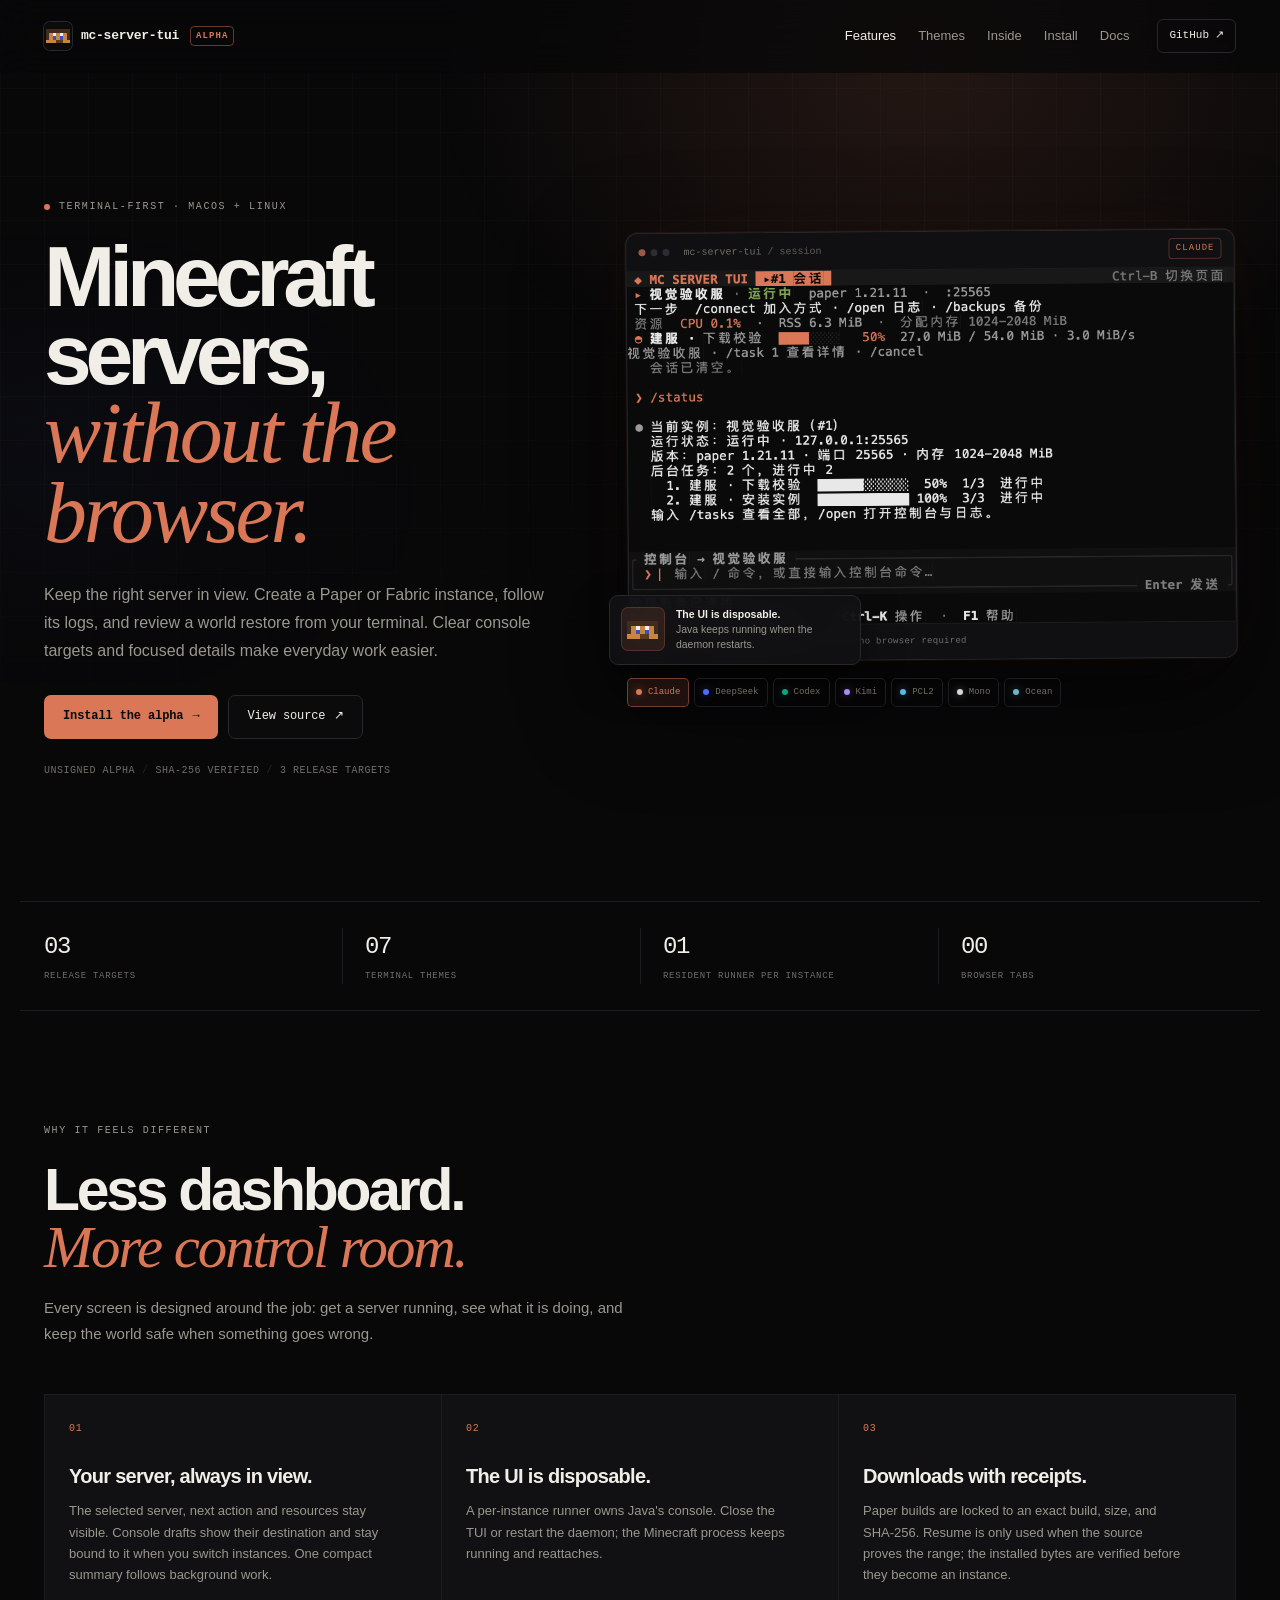
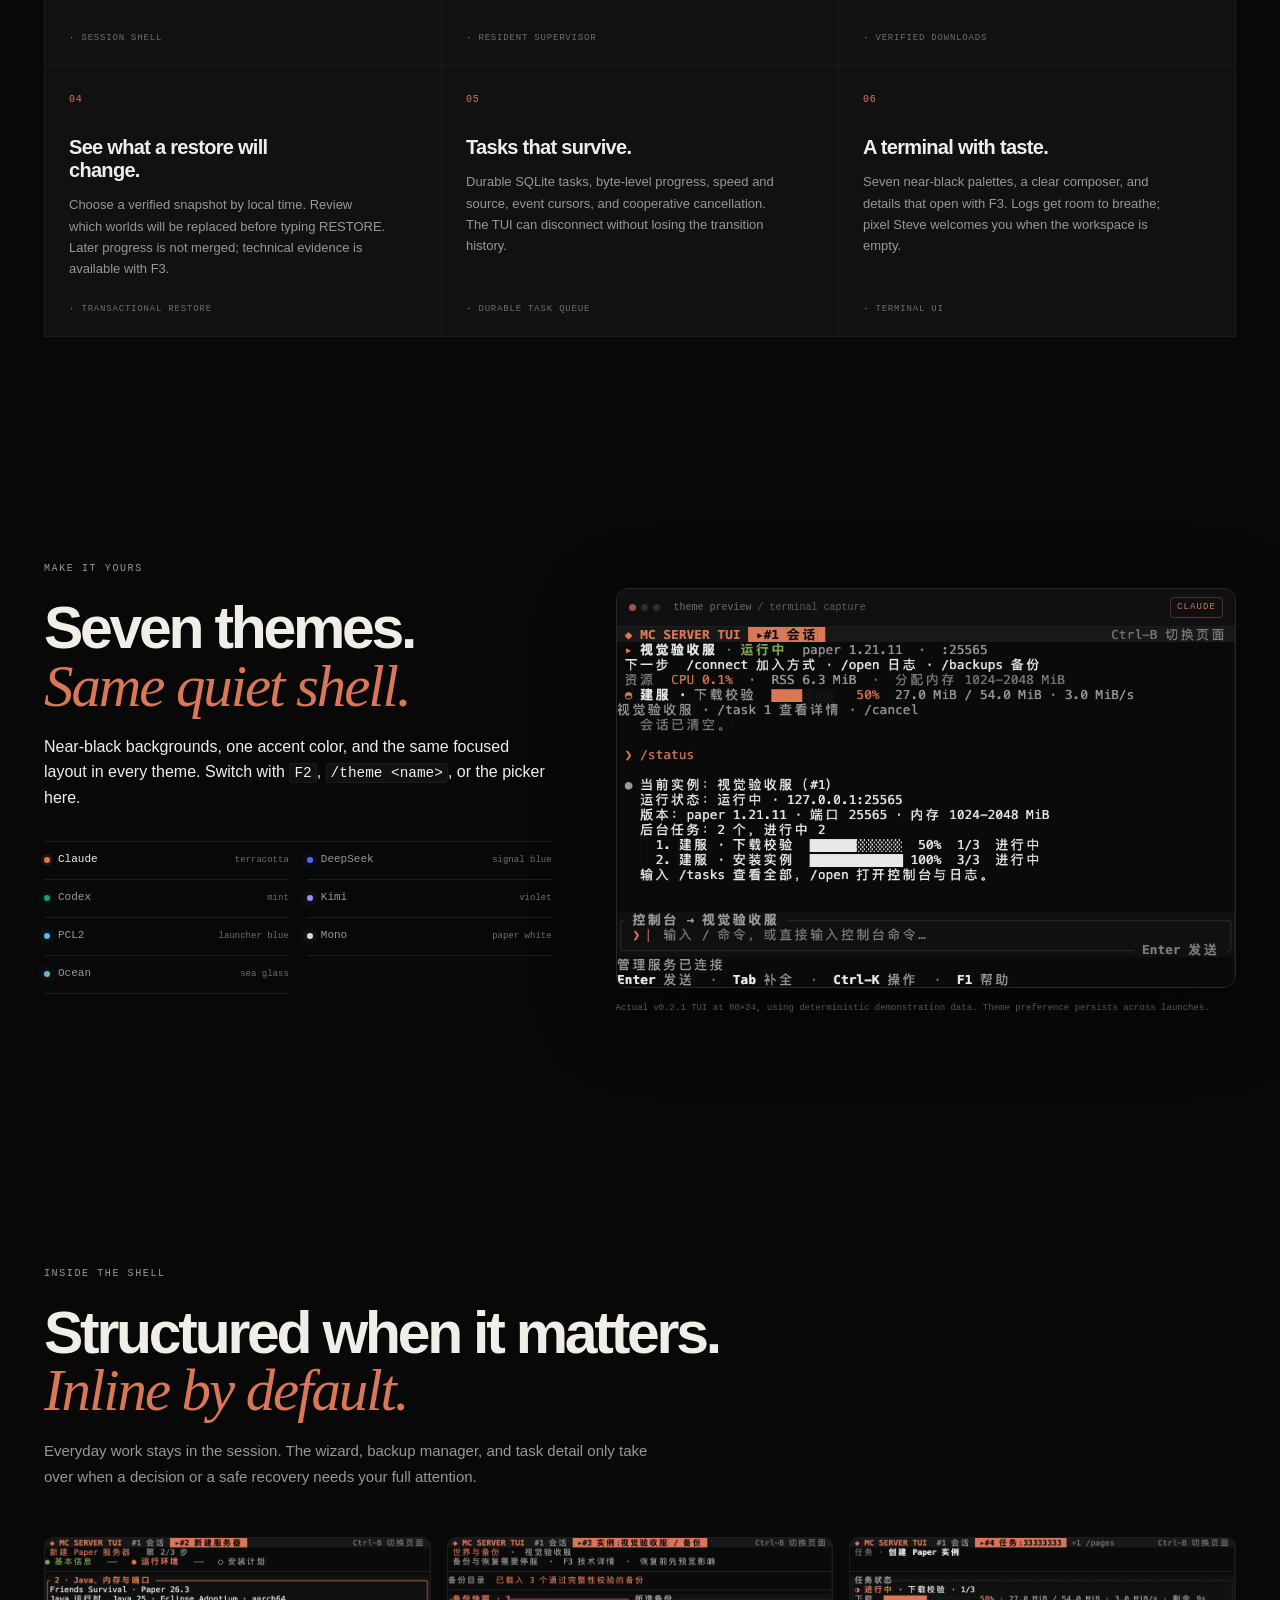
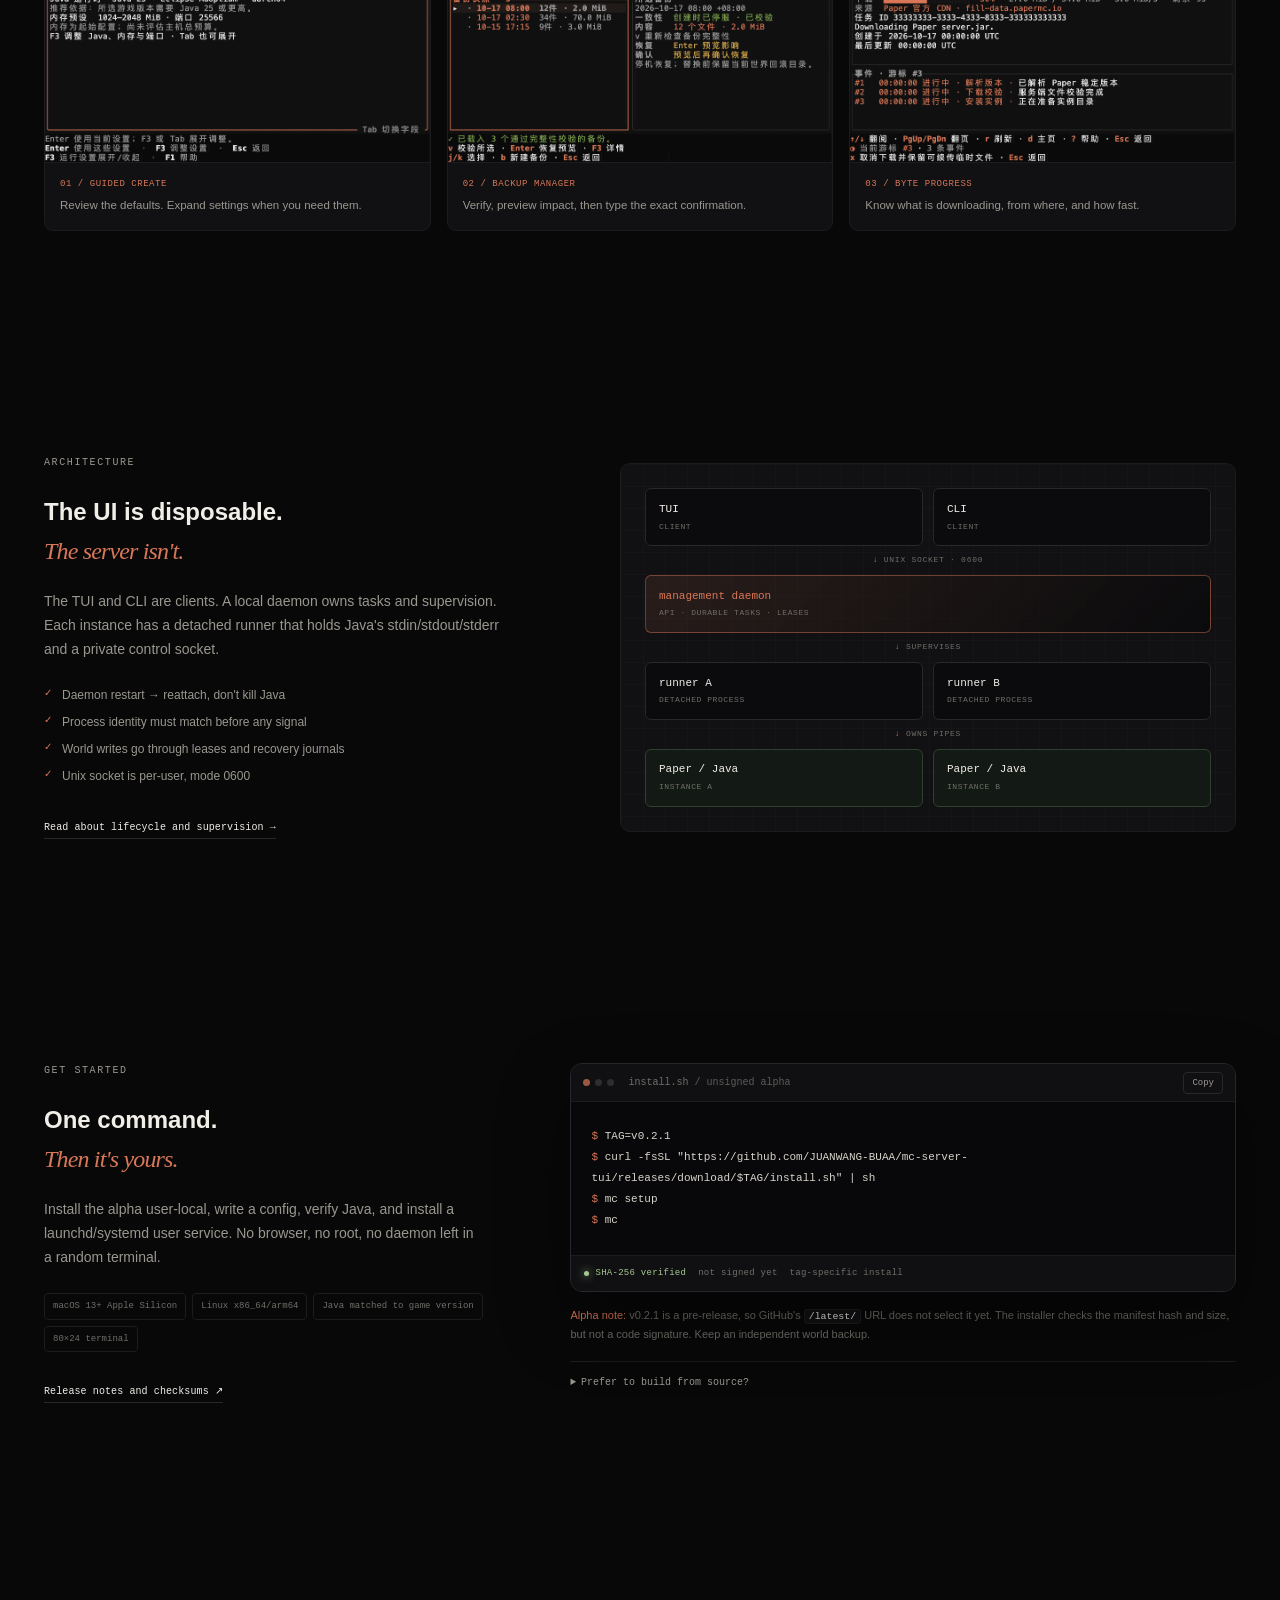
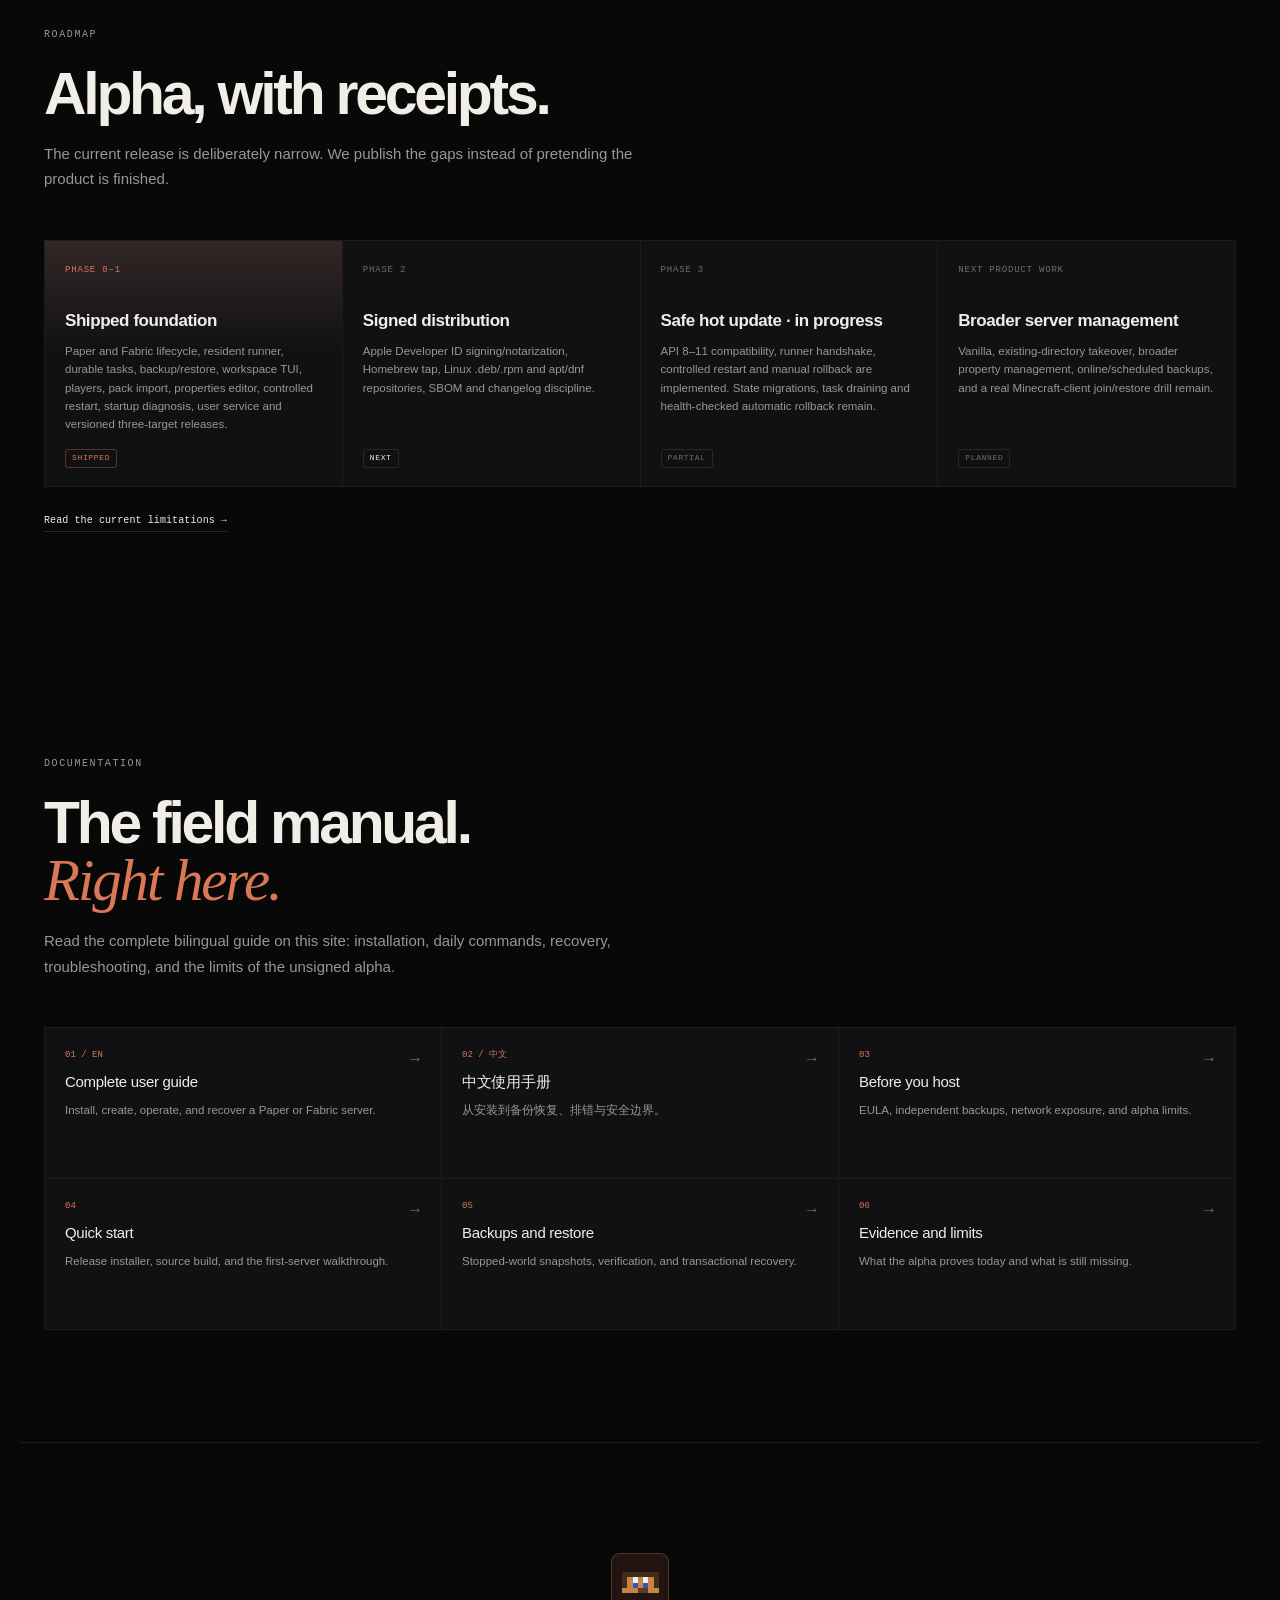
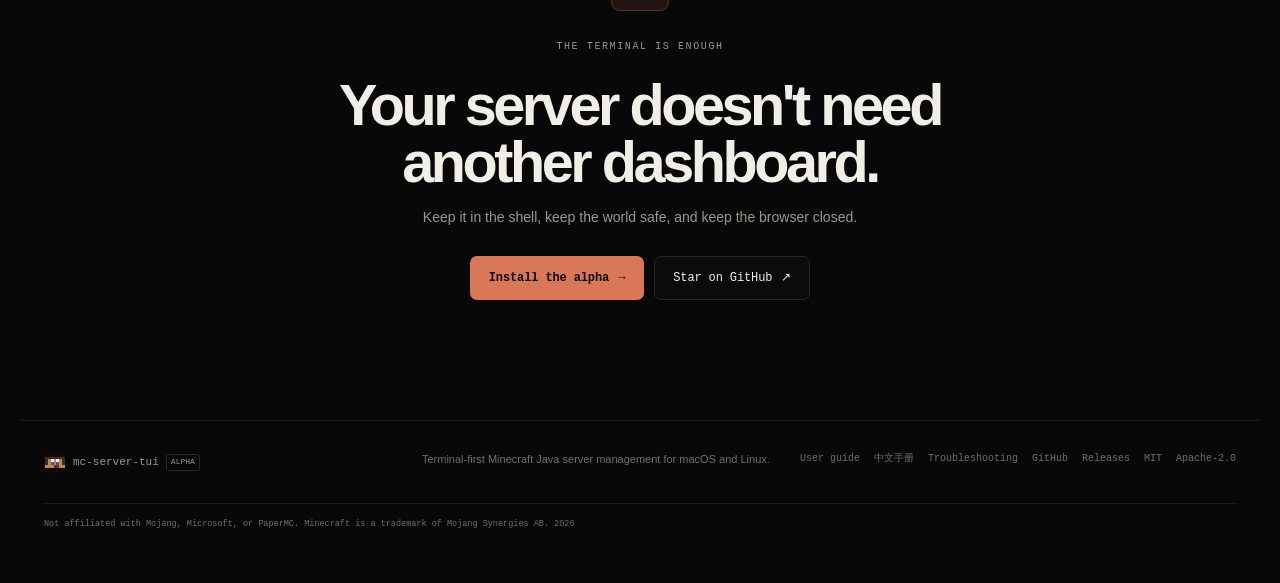
==== commit f39725f2: "docs: publish 0.2.1 guides, acceptance and refreshed website" ====
--- a/site/index.html
+++ b/site/index.html
@@ -16,17 +16,17 @@
   <meta name="theme-color" content="#0b0b0c">
   <link rel="canonical" href="https://juanwang-buaa.github.io/mc-server-tui/">
   <link rel="icon" href="assets/favicon.svg" type="image/svg+xml">
-  <link rel="stylesheet" href="assets/styles.css?v=20261020-docs3">
+  <link rel="stylesheet" href="assets/styles.css?v=0.2.1">
   <noscript><style>[data-reveal]{opacity:1!important;transform:none!important}</style></noscript>
   <meta property="og:type" content="website">
   <meta property="og:title" content="mc-server-tui — Minecraft servers without the browser">
   <meta property="og:description" content="A terminal-first Minecraft Java server manager for macOS and Linux. Paper and Fabric setup, resident runner, live console, verified downloads, backups.">
   <meta property="og:url" content="https://juanwang-buaa.github.io/mc-server-tui/">
-  <meta property="og:image" content="https://juanwang-buaa.github.io/mc-server-tui/assets/themes-overview-20261020.png">
+  <meta property="og:image" content="https://juanwang-buaa.github.io/mc-server-tui/assets/session-claude-0.2.1.png">
   <meta name="twitter:card" content="summary_large_image">
   <meta name="twitter:title" content="mc-server-tui — Minecraft servers without the browser">
   <meta name="twitter:description" content="A terminal-first Minecraft Java server manager for macOS and Linux.">
-  <meta name="twitter:image" content="https://juanwang-buaa.github.io/mc-server-tui/assets/themes-overview-20261020.png">
+  <meta name="twitter:image" content="https://juanwang-buaa.github.io/mc-server-tui/assets/session-claude-0.2.1.png">
   <script type="application/ld+json">
   {
     "@context": "https://schema.org",
@@ -34,14 +34,14 @@
     "name": "mc-server-tui",
     "applicationCategory": "DeveloperApplication",
     "operatingSystem": "macOS, Linux",
-    "softwareVersion": "0.2.0",
+    "softwareVersion": "0.2.1",
     "license": "MIT OR Apache-2.0",
     "url": "https://juanwang-buaa.github.io/mc-server-tui/",
     "codeRepository": "https://github.com/JUANWANG-BUAA/mc-server-tui",
     "description": "Terminal-first Minecraft Java server manager with a resident supervisor, verified downloads, backups, and a Claude Code-style TUI."
   }
   </script>
-  <script src="assets/app.js?v=20261020-docs3" defer></script>
+  <script src="assets/app.js?v=0.2.1" defer></script>
 </head>
 <body>
   <a class="skip-link" href="#main">Skip to content</a>
@@ -73,7 +73,7 @@
       <div class="hero-copy" data-reveal>
         <div class="eyebrow"><span class="pulse-dot" aria-hidden="true"></span> Terminal-first · macOS + Linux</div>
         <h1>Minecraft servers,<br><em>without the browser.</em></h1>
-        <p class="lede">A control room for Paper and Fabric servers that lives in your shell. Guide a new server from zero, watch every byte, tail the console, and restore a world without opening a web panel.</p>
+        <p class="lede">Keep the right server in view. Create a Paper or Fabric instance, follow its logs, and review a world restore from your terminal. Clear console targets and focused details make everyday work easier.</p>
         <div class="hero-actions">
           <a class="button button-primary" href="#install">Install the alpha <span aria-hidden="true">→</span></a>
           <a class="button button-ghost" href="https://github.com/JUANWANG-BUAA/mc-server-tui" target="_blank" rel="noreferrer">View source <span aria-hidden="true">↗</span></a>
@@ -81,7 +81,7 @@
         <div class="hero-meta">
           <span>Unsigned alpha</span><span class="meta-sep">/</span>
           <span>SHA-256 verified</span><span class="meta-sep">/</span>
-          <span>4 platforms</span>
+          <span>3 release targets</span>
         </div>
       </div>
 
@@ -93,10 +93,10 @@
             <span class="theme-label" id="hero-theme-label">CLAUDE</span>
           </div>
           <div class="terminal-screen">
-            <img id="hero-shot" src="assets/shell-session-claude-20261020.png" alt="mc-server-tui session shell in the Claude theme" width="830" height="500" fetchpriority="high">
+            <img id="hero-shot" src="assets/session-claude-0.2.1.png" alt="mc-server-tui session shell in the Claude theme" width="867" height="504" fetchpriority="high">
           </div>
           <div class="terminal-status">
-            <span class="status-live"><i aria-hidden="true"></i> resident runner online</span>
+            <span class="status-live"><i aria-hidden="true"></i> v0.2.1 · demonstration data</span>
             <span>80×24</span>
             <span>no browser required</span>
           </div>
@@ -128,7 +128,7 @@
     </section>
 
     <section class="stats" aria-label="Project facts">
-      <div><strong>04</strong><span>release targets</span></div>
+      <div><strong>03</strong><span>release targets</span></div>
       <div><strong>07</strong><span>terminal themes</span></div>
       <div><strong>01</strong><span>resident runner per instance</span></div>
       <div><strong>00</strong><span>browser tabs</span></div>
@@ -143,14 +143,14 @@
       <div class="feature-grid">
         <article class="feature-card" data-reveal>
           <span class="feature-index">01</span>
-          <h3>One shell. Every server.</h3>
-          <p>Start, stop, tail logs, cancel a download, inspect a task, or send a console command without leaving the transcript. Drill into details only when the task needs them.</p>
+          <h3>Your server, always in view.</h3>
+          <p>The selected server, next action and resources stay visible. Console drafts show their destination and stay bound to it when you switch instances. One compact summary follows background work.</p>
           <span class="feature-tag">session shell</span>
         </article>
         <article class="feature-card" data-reveal>
           <span class="feature-index">02</span>
           <h3>The UI is disposable.</h3>
-          <p>A per-instance runner owns Java's console. Close the TUI, restart the daemon, or update the management layer; the Minecraft process keeps running and reattaches.</p>
+          <p>A per-instance runner owns Java's console. Close the TUI or restart the daemon; the Minecraft process keeps running and reattaches.</p>
           <span class="feature-tag">resident supervisor</span>
         </article>
         <article class="feature-card" data-reveal>
@@ -161,8 +161,8 @@
         </article>
         <article class="feature-card" data-reveal>
           <span class="feature-index">04</span>
-          <h3>Backups you can defend.</h3>
-          <p>Stopped-world snapshots with a checksummed manifest, paged listing, integrity verification, restore preview, explicit confirmation token, and a recovery journal.</p>
+          <h3>See what a restore will change.</h3>
+          <p>Choose a verified snapshot by local time. Review which worlds will be replaced before typing RESTORE. Later progress is not merged; technical evidence is available with F3.</p>
           <span class="feature-tag">transactional restore</span>
         </article>
         <article class="feature-card" data-reveal>
@@ -174,7 +174,7 @@
         <article class="feature-card" data-reveal>
           <span class="feature-index">06</span>
           <h3>A terminal with taste.</h3>
-          <p>Seven near-black palettes, restrained accent color, a pixel Steve who blinks, and a Claude Code-style composer. Functional first; decoration never fights the log.</p>
+          <p>Seven near-black palettes, a clear composer, and details that open with F3. Logs get room to breathe; pixel Steve welcomes you when the workspace is empty.</p>
           <span class="feature-tag">terminal UI</span>
         </article>
       </div>
@@ -184,7 +184,7 @@
       <div class="section-heading compact" data-reveal>
         <p class="eyebrow">Make it yours</p>
         <h2>Seven themes.<br><em>Same quiet shell.</em></h2>
-        <p>Low-contrast near-black backgrounds, one accent color, and a mascot that uses the theme only for the sparkle. Switch with <code>F2</code>, <code>/theme &lt;name&gt;</code>, or the picker here.</p>
+        <p>Near-black backgrounds, one accent color, and the same focused layout in every theme. Switch with <code>F2</code>, <code>/theme &lt;name&gt;</code>, or the picker here.</p>
         <div class="theme-list" role="group" aria-label="Theme preview">
           <button type="button" class="theme-row is-active" data-set-theme="claude" aria-pressed="true"><span class="swatch" style="--swatch:#d97757"></span><span>Claude</span><small>terracotta</small></button>
           <button type="button" class="theme-row" data-set-theme="deepseek" aria-pressed="false"><span class="swatch" style="--swatch:#4d6bfe"></span><span>DeepSeek</span><small>signal blue</small></button>
@@ -199,14 +199,14 @@
         <div class="terminal-window">
           <div class="terminal-bar">
             <span class="traffic" aria-hidden="true"><i></i><i></i><i></i></span>
-            <span class="terminal-path">theme preview <span>/ live screenshot</span></span>
+            <span class="terminal-path">theme preview <span>/ terminal capture</span></span>
             <span class="theme-label" id="theme-preview-label">CLAUDE</span>
           </div>
           <div class="terminal-screen">
-            <img id="theme-shot" src="assets/shell-session-claude-20261020.png" alt="mc-server-tui Claude theme screenshot" width="830" height="500" loading="lazy">
-          </div>
-        </div>
-        <p class="caption">Real 80×24 terminal captures, not mockups. Theme preference persists across launches.</p>
+            <img id="theme-shot" src="assets/session-claude-0.2.1.png" alt="mc-server-tui Claude theme screenshot" width="867" height="504" loading="lazy">
+          </div>
+        </div>
+        <p class="caption">Actual v0.2.1 TUI at 80×24, using deterministic demonstration data. Theme preference persists across launches.</p>
       </div>
     </section>
 
@@ -218,15 +218,15 @@
       </div>
       <div class="gallery">
         <figure class="gallery-card" data-reveal>
-          <img src="assets/theme-create-version-20261020.png" alt="Guided Paper version picker with 26.x versions before legacy 1.21 releases" width="830" height="500" loading="lazy">
-          <figcaption><span>01 / Guided create</span><strong>Version, Java, memory, EULA — one reviewed plan.</strong></figcaption>
+          <img src="assets/runtime-0.2.1.png" alt="Paper runtime summary retaining instance name and game version" width="867" height="504" loading="lazy">
+          <figcaption><span>01 / Guided create</span><strong>Review the defaults. Expand settings when you need them.</strong></figcaption>
         </figure>
         <figure class="gallery-card" data-reveal>
-          <img src="assets/theme-backup-manager-20261020.png" alt="World backup manager with paged backups and verification status" width="830" height="500" loading="lazy">
+          <img src="assets/backups-0.2.1.png" alt="World backup manager with paged backups and verification status" width="867" height="504" loading="lazy">
           <figcaption><span>02 / Backup manager</span><strong>Verify, preview impact, then type the exact confirmation.</strong></figcaption>
         </figure>
         <figure class="gallery-card" data-reveal>
-          <img src="assets/theme-download-progress-20261020.png" alt="Download task with byte progress, speed, and source" width="830" height="500" loading="lazy">
+          <img src="assets/task-0.2.1.png" alt="Download task with byte progress, speed, and source" width="867" height="504" loading="lazy">
           <figcaption><span>03 / Byte progress</span><strong>Know what is downloading, from where, and how fast.</strong></figcaption>
         </figure>
       </div>
@@ -271,9 +271,9 @@
         <h2>One command.<br><em>Then it's yours.</em></h2>
         <p>Install the alpha user-local, write a config, verify Java, and install a launchd/systemd user service. No browser, no root, no daemon left in a random terminal.</p>
         <div class="requirements">
-          <span>macOS 13+ Apple Silicon</span><span>Linux x86_64/arm64</span><span>Java 21+</span><span>80×24 terminal</span>
-        </div>
-        <a class="text-link" href="https://github.com/JUANWANG-BUAA/mc-server-tui/releases/tag/v0.2.0" target="_blank" rel="noreferrer">Release notes and checksums <span aria-hidden="true">↗</span></a>
+          <span>macOS 13+ Apple Silicon</span><span>Linux x86_64/arm64</span><span>Java matched to game version</span><span>80×24 terminal</span>
+        </div>
+        <a class="text-link" href="https://github.com/JUANWANG-BUAA/mc-server-tui/releases/tag/v0.2.1" target="_blank" rel="noreferrer">Release notes and checksums <span aria-hidden="true">↗</span></a>
       </div>
       <div class="install-panel" data-reveal>
         <div class="terminal-window">
@@ -282,7 +282,7 @@
             <span class="terminal-path">install.sh <span>/ unsigned alpha</span></span>
             <button class="copy-button" type="button" id="copy-install" aria-label="Copy install commands">Copy</button>
           </div>
-          <pre class="install-code" id="install-snippet"><span class="prompt">$</span> TAG=v0.2.0
+          <pre class="install-code" id="install-snippet"><span class="prompt">$</span> TAG=v0.2.1
 <span class="prompt">$</span> curl -fsSL "https://github.com/JUANWANG-BUAA/mc-server-tui/releases/download/$TAG/install.sh" | sh
 <span class="prompt">$</span> mc setup
 <span class="prompt">$</span> mc</pre>
@@ -292,7 +292,7 @@
             <span>tag-specific install</span>
           </div>
         </div>
-        <p class="install-note"><strong>Alpha note:</strong> v0.2.0 is a pre-release, so GitHub's <code>/latest/</code> URL does not select it yet. The installer checks the manifest hash and size, but not a code signature. Keep an independent world backup.</p>
+        <p class="install-note"><strong>Alpha note:</strong> v0.2.1 is a pre-release, so GitHub's <code>/latest/</code> URL does not select it yet. The installer checks the manifest hash and size, but not a code signature. Keep an independent world backup.</p>
         <details class="source-build">
           <summary>Prefer to build from source?</summary>
           <pre><code>git clone https://github.com/JUANWANG-BUAA/mc-server-tui.git
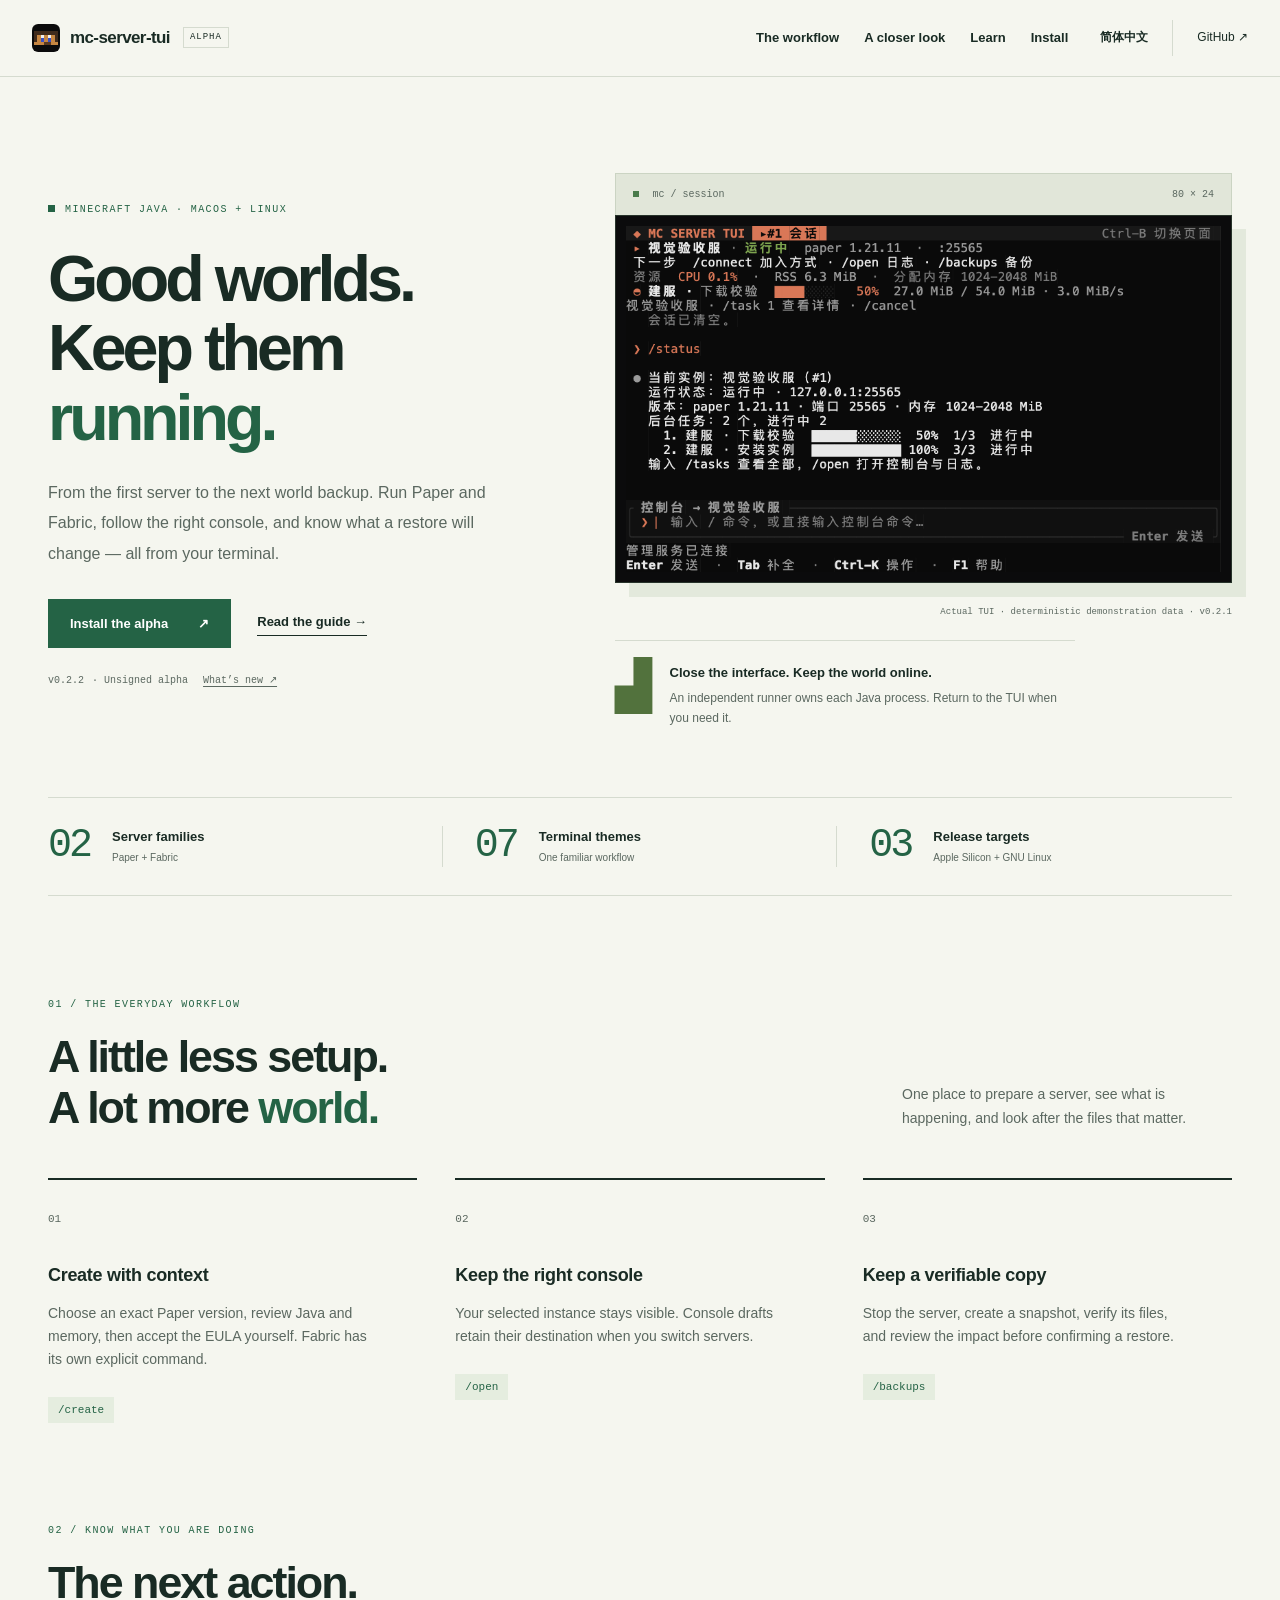
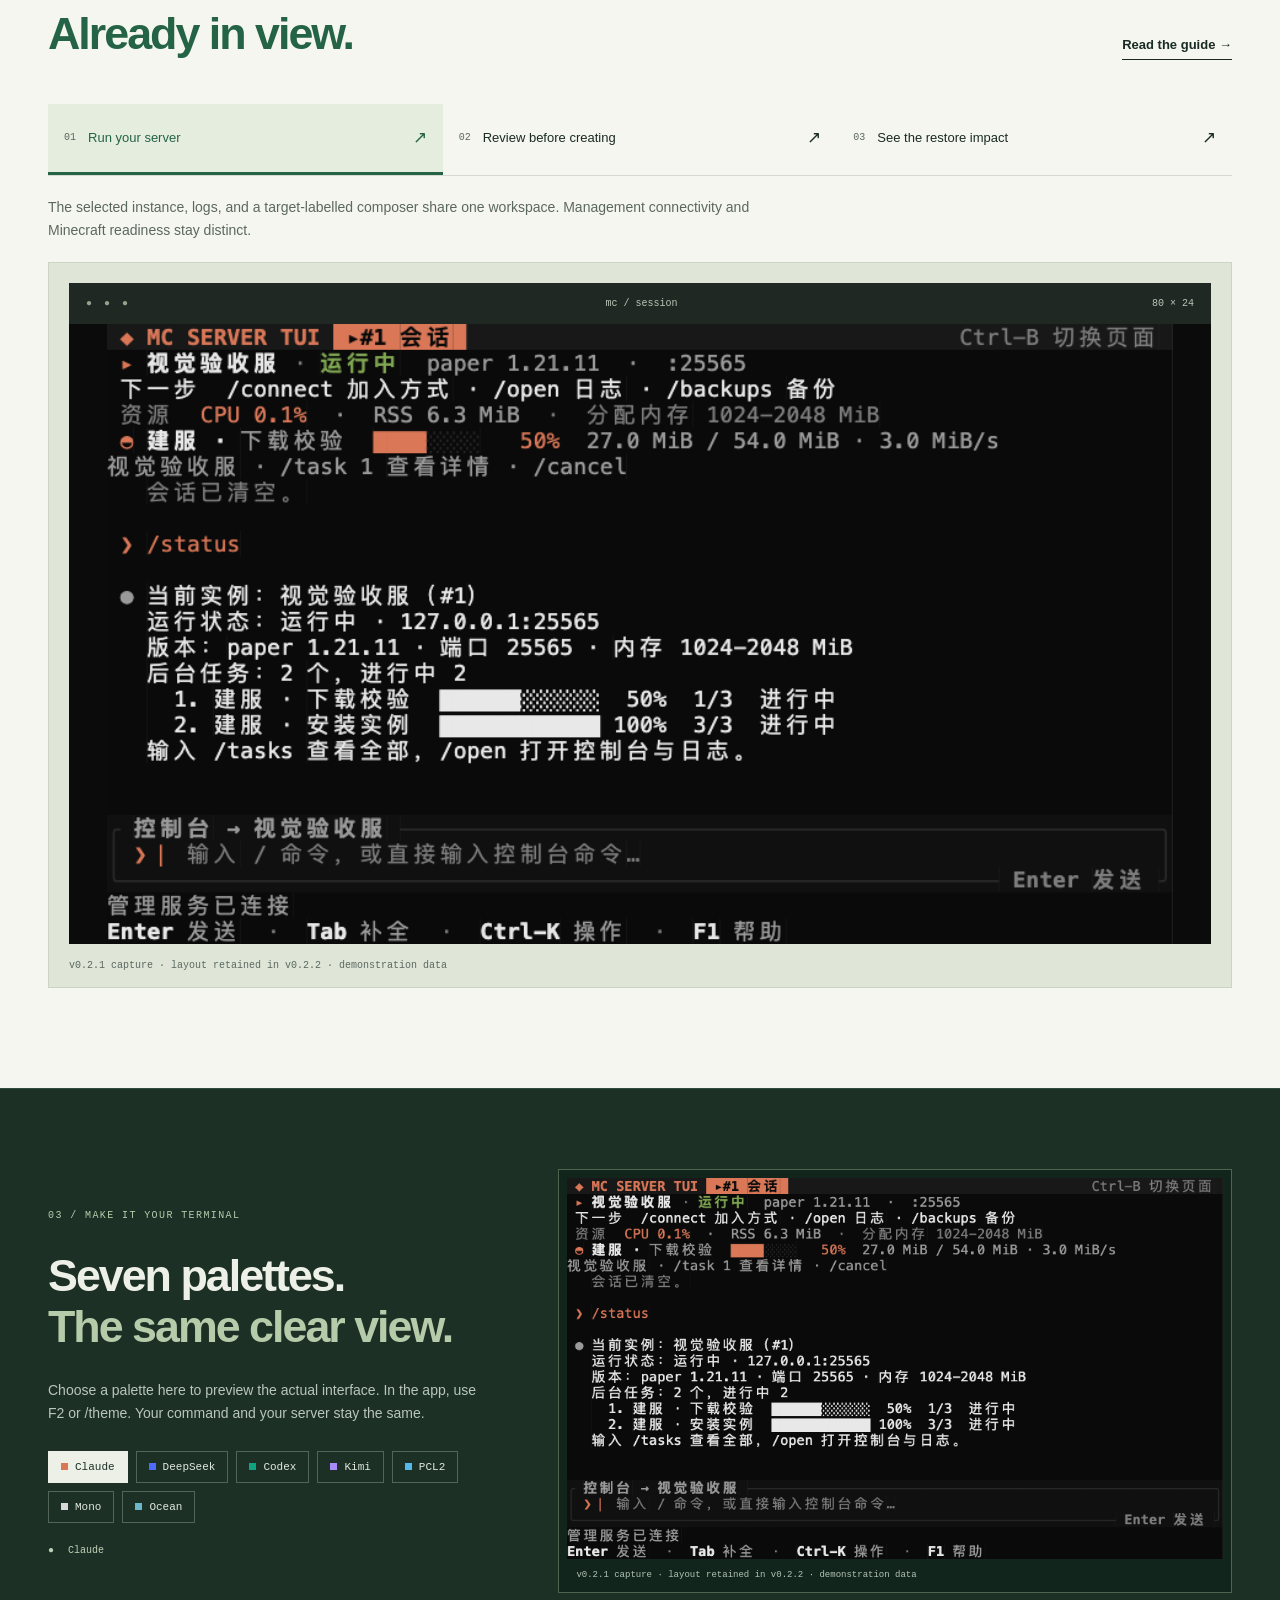
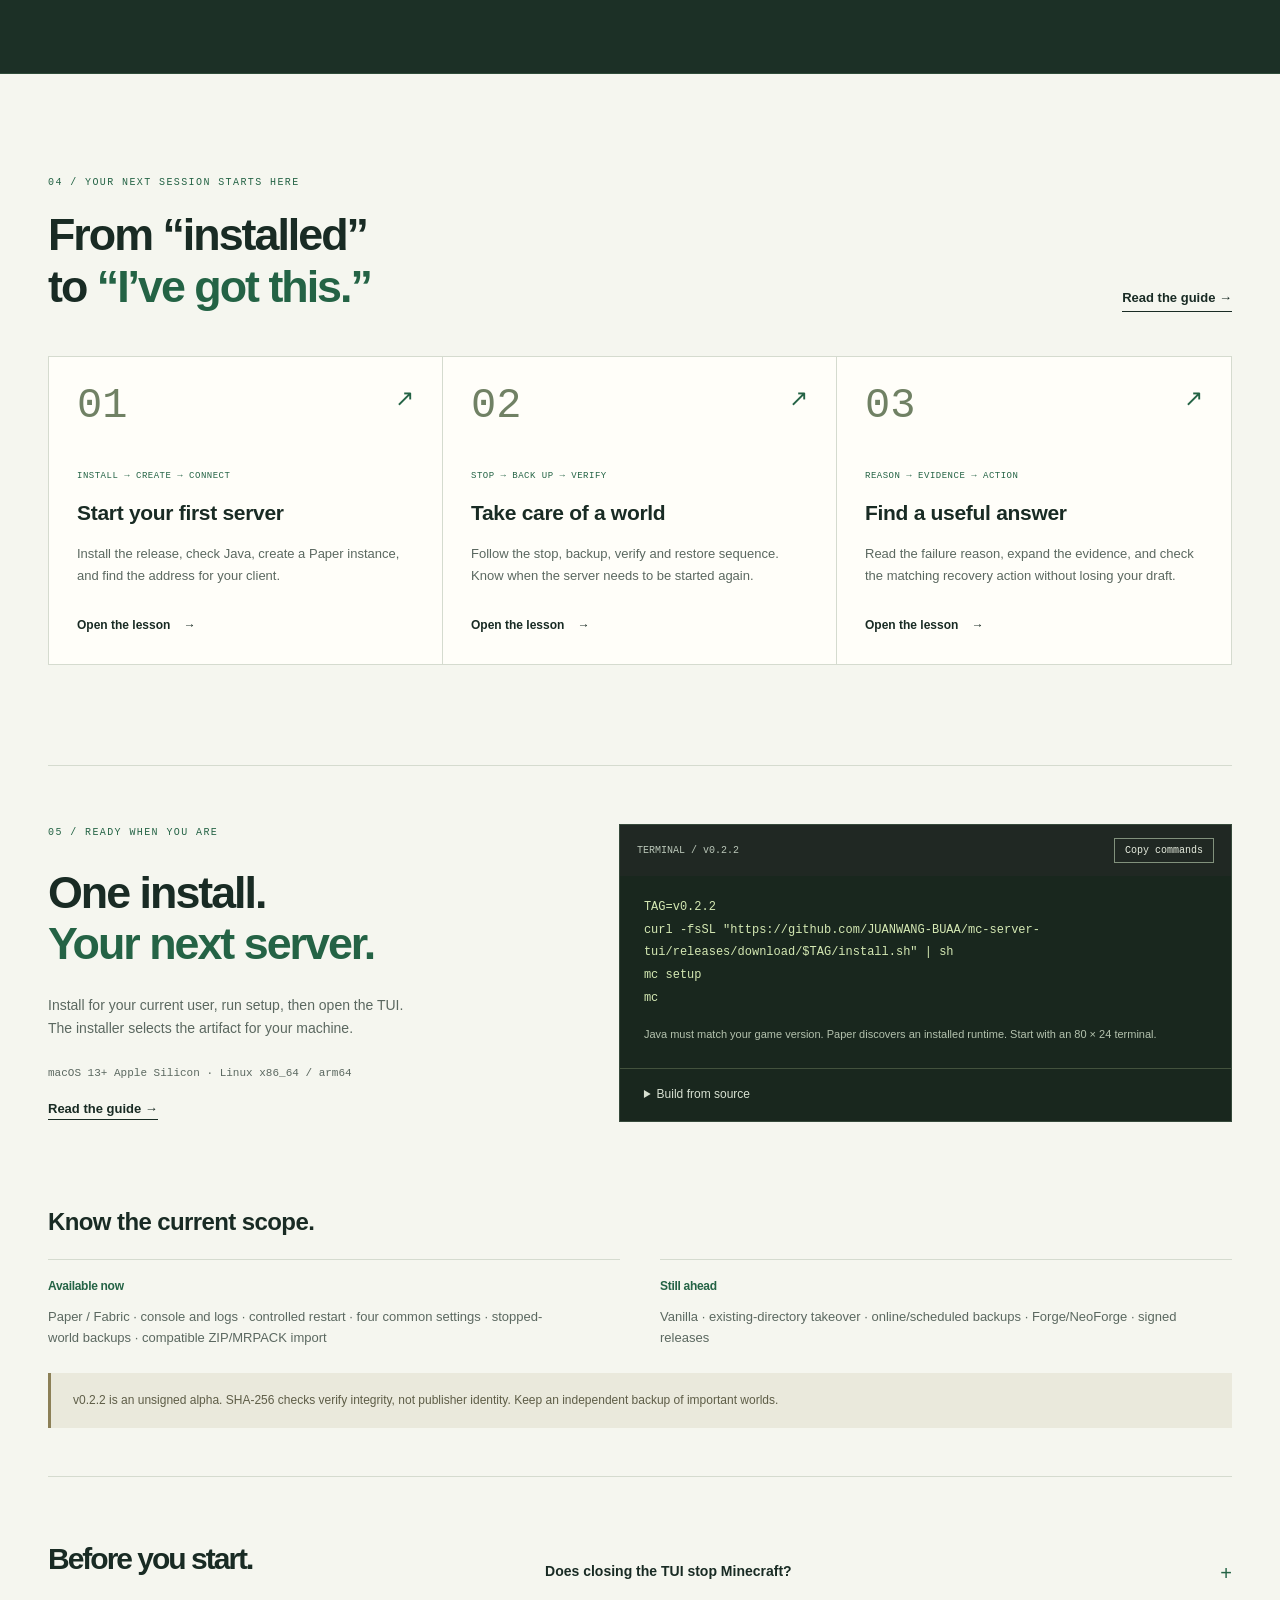
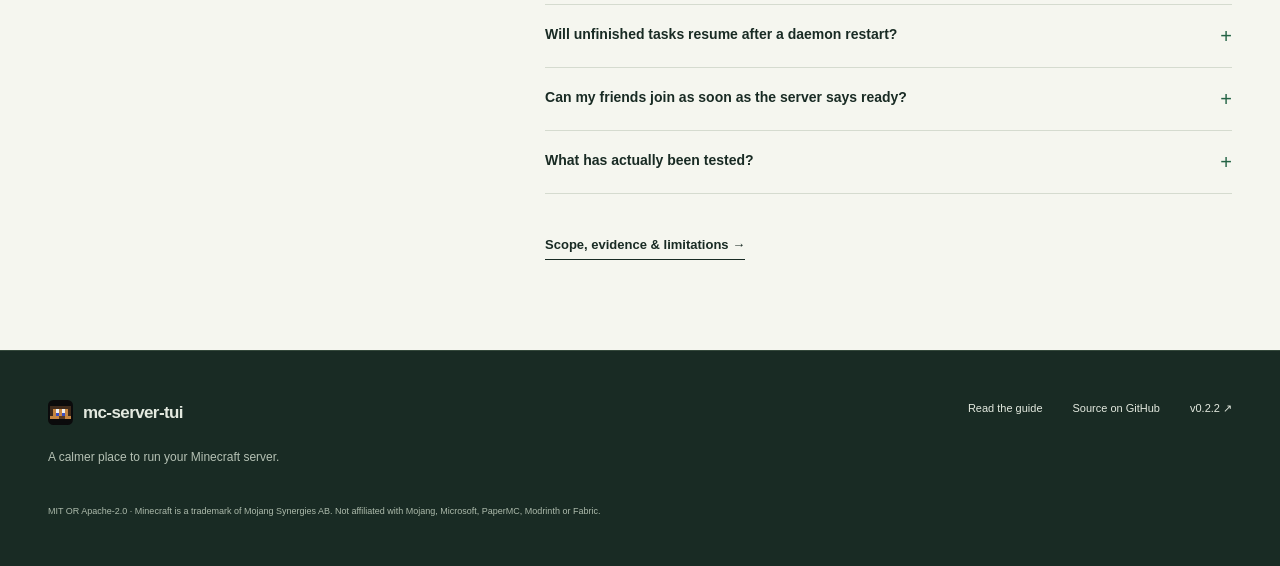
==== commit 22bb19f4: "docs: rebuild bilingual website and tutorials for 0.2.2" ====
--- a/site/index.html
+++ b/site/index.html
@@ -1,398 +1,35 @@
 <!doctype html>
-<html lang="en" data-theme="claude">
+<html lang="en">
 <head>
-  <meta charset="utf-8">
-  <meta name="viewport" content="width=device-width, initial-scale=1">
-  <script>
-    document.documentElement.classList.add("js");
-    window.addEventListener("error", function () {
-      document.documentElement.classList.remove("js");
-    }, true);
-  </script>
-  <title>mc-server-tui — Minecraft servers without the browser</title>
-  <meta name="description" content="A terminal-first Minecraft Java server manager for macOS and Linux. Guided Paper and Fabric setup, a resident supervisor, live console, verified downloads, world backups, and a Claude Code-style TUI.">
-  <meta name="keywords" content="Minecraft server manager, PaperMC, Fabric, Rust TUI, Ratatui, macOS, Linux, self-hosted, Minecraft backup, terminal UI, server supervisor">
-  <meta name="author" content="JUANWANG-BUAA">
-  <meta name="theme-color" content="#0b0b0c">
-  <link rel="canonical" href="https://juanwang-buaa.github.io/mc-server-tui/">
-  <link rel="icon" href="assets/favicon.svg" type="image/svg+xml">
-  <link rel="stylesheet" href="assets/styles.css?v=0.2.1">
-  <noscript><style>[data-reveal]{opacity:1!important;transform:none!important}</style></noscript>
-  <meta property="og:type" content="website">
-  <meta property="og:title" content="mc-server-tui — Minecraft servers without the browser">
-  <meta property="og:description" content="A terminal-first Minecraft Java server manager for macOS and Linux. Paper and Fabric setup, resident runner, live console, verified downloads, backups.">
-  <meta property="og:url" content="https://juanwang-buaa.github.io/mc-server-tui/">
-  <meta property="og:image" content="https://juanwang-buaa.github.io/mc-server-tui/assets/session-claude-0.2.1.png">
-  <meta name="twitter:card" content="summary_large_image">
-  <meta name="twitter:title" content="mc-server-tui — Minecraft servers without the browser">
-  <meta name="twitter:description" content="A terminal-first Minecraft Java server manager for macOS and Linux.">
-  <meta name="twitter:image" content="https://juanwang-buaa.github.io/mc-server-tui/assets/session-claude-0.2.1.png">
-  <script type="application/ld+json">
-  {
-    "@context": "https://schema.org",
-    "@type": "SoftwareApplication",
-    "name": "mc-server-tui",
-    "applicationCategory": "DeveloperApplication",
-    "operatingSystem": "macOS, Linux",
-    "softwareVersion": "0.2.1",
-    "license": "MIT OR Apache-2.0",
-    "url": "https://juanwang-buaa.github.io/mc-server-tui/",
-    "codeRepository": "https://github.com/JUANWANG-BUAA/mc-server-tui",
-    "description": "Terminal-first Minecraft Java server manager with a resident supervisor, verified downloads, backups, and a Claude Code-style TUI."
-  }
-  </script>
-  <script src="assets/app.js?v=0.2.1" defer></script>
+<meta charset="utf-8"><meta name="viewport" content="width=device-width,initial-scale=1">
+<title>mc-server-tui — Your Minecraft world. Your terminal.</title>
+<meta name="description" content="Create Paper and Fabric servers, follow the console, and verify world backups. A focused Minecraft Java server manager for macOS and Linux."><meta name="theme-color" content="#f5f6ef">
+<link rel="canonical" href="https://juanwang-buaa.github.io/mc-server-tui/"><link rel="alternate" hreflang="en" href="https://juanwang-buaa.github.io/mc-server-tui/"><link rel="alternate" hreflang="zh-CN" href="https://juanwang-buaa.github.io/mc-server-tui/zh-CN/"><link rel="alternate" hreflang="x-default" href="https://juanwang-buaa.github.io/mc-server-tui/">
+<link rel="icon" href="assets/favicon.svg" type="image/svg+xml"><link rel="stylesheet" href="assets/styles.css?v=0.2.2">
+<meta property="og:type" content="website"><meta property="og:title" content="mc-server-tui — Your Minecraft world. Your terminal."><meta property="og:description" content="Create Paper and Fabric servers, follow the console, and verify world backups. A focused Minecraft Java server manager for macOS and Linux."><meta property="og:url" content="https://juanwang-buaa.github.io/mc-server-tui/"><meta property="og:image" content="https://juanwang-buaa.github.io/mc-server-tui/assets/session-claude-0.2.1.png"><meta name="twitter:card" content="summary_large_image">
+<script type="application/ld+json">{"@context": "https://schema.org", "@type": "SoftwareApplication", "name": "mc-server-tui", "applicationCategory": "DeveloperApplication", "operatingSystem": "macOS, Linux", "softwareVersion": "0.2.2", "url": "https://juanwang-buaa.github.io/mc-server-tui/", "codeRepository": "https://github.com/JUANWANG-BUAA/mc-server-tui", "license": "https://github.com/JUANWANG-BUAA/mc-server-tui/blob/main/LICENSE-MIT", "description": "Create Paper and Fabric servers, follow the console, and verify world backups. A focused Minecraft Java server manager for macOS and Linux."}</script><script src="assets/app.js?v=0.2.2" defer></script>
+<noscript><style>.view-panel[hidden]{display:block!important}.view-tabs,.theme-picker,.terminal-bar button{display:none}</style></noscript>
 </head>
-<body>
-  <a class="skip-link" href="#main">Skip to content</a>
-  <div class="page-glow" aria-hidden="true"></div>
-
-  <header class="site-header" id="site-header">
-    <div class="header-inner">
-      <a class="brand" href="#top" aria-label="mc-server-tui home">
-        <img class="brand-mark" src="assets/favicon.svg" alt="" width="28" height="28">
-        <span>mc-server-tui</span>
-        <span class="alpha-tag">ALPHA</span>
-      </a>
-      <nav class="nav" aria-label="Main navigation">
-        <a href="#features">Features</a>
-        <a href="#themes">Themes</a>
-        <a href="#inside">Inside</a>
-        <a href="#install">Install</a>
-        <a href="docs/">Docs</a>
-      </nav>
-      <a class="header-docs" href="docs/">Docs</a>
-      <a class="header-github" href="https://github.com/JUANWANG-BUAA/mc-server-tui" target="_blank" rel="noreferrer">
-        GitHub <span aria-hidden="true">↗</span>
-      </a>
-    </div>
-  </header>
-
-  <main id="main">
-    <section class="hero" id="top">
-      <div class="hero-copy" data-reveal>
-        <div class="eyebrow"><span class="pulse-dot" aria-hidden="true"></span> Terminal-first · macOS + Linux</div>
-        <h1>Minecraft servers,<br><em>without the browser.</em></h1>
-        <p class="lede">Keep the right server in view. Create a Paper or Fabric instance, follow its logs, and review a world restore from your terminal. Clear console targets and focused details make everyday work easier.</p>
-        <div class="hero-actions">
-          <a class="button button-primary" href="#install">Install the alpha <span aria-hidden="true">→</span></a>
-          <a class="button button-ghost" href="https://github.com/JUANWANG-BUAA/mc-server-tui" target="_blank" rel="noreferrer">View source <span aria-hidden="true">↗</span></a>
-        </div>
-        <div class="hero-meta">
-          <span>Unsigned alpha</span><span class="meta-sep">/</span>
-          <span>SHA-256 verified</span><span class="meta-sep">/</span>
-          <span>3 release targets</span>
-        </div>
-      </div>
-
-      <div class="hero-visual" data-reveal>
-        <div class="terminal-window hero-terminal">
-          <div class="terminal-bar">
-            <span class="traffic" aria-hidden="true"><i></i><i></i><i></i></span>
-            <span class="terminal-path">mc-server-tui <span>/ session</span></span>
-            <span class="theme-label" id="hero-theme-label">CLAUDE</span>
-          </div>
-          <div class="terminal-screen">
-            <img id="hero-shot" src="assets/session-claude-0.2.1.png" alt="mc-server-tui session shell in the Claude theme" width="867" height="504" fetchpriority="high">
-          </div>
-          <div class="terminal-status">
-            <span class="status-live"><i aria-hidden="true"></i> v0.2.1 · demonstration data</span>
-            <span>80×24</span>
-            <span>no browser required</span>
-          </div>
-        </div>
-
-        <div class="runner-card">
-          <div class="steve" aria-hidden="true">
-            <svg viewBox="0 0 7 4" shape-rendering="crispEdges" role="presentation">
-              <rect width="7" height="1" fill="#402b1c"/>
-              <rect x="0" y="1" width="1" height="1" fill="#402b1c"/><rect x="6" y="1" width="1" height="1" fill="#402b1c"/>
-              <rect x="1" y="1" width="1" height="1" fill="#c68642"/><rect x="2" y="1" width="1" height="1" fill="#f0f0f0"/><rect x="3" y="1" width="1" height="1" fill="#c68642"/><rect x="4" y="1" width="1" height="1" fill="#f0f0f0"/><rect x="5" y="1" width="1" height="1" fill="#c68642"/>
-              <rect x="0" y="2" width="1" height="1" fill="#402b1c"/><rect x="1" y="2" width="1" height="1" fill="#c68642"/><rect x="2" y="2" width="1" height="1" fill="#3a4fc4"/><rect x="3" y="2" width="1" height="1" fill="#c68642"/><rect x="4" y="2" width="1" height="1" fill="#3a4fc4"/><rect x="5" y="2" width="1" height="1" fill="#c68642"/><rect x="6" y="2" width="1" height="1" fill="#402b1c"/>
-              <rect x="0" y="3" width="1" height="1" fill="#c68642"/><rect x="1" y="3" width="1" height="1" fill="#c68642"/><rect x="2" y="3" width="1" height="1" fill="#c68642"/><rect x="3" y="3" width="1" height="1" fill="#5b3a22"/><rect x="4" y="3" width="1" height="1" fill="#5b3a22"/><rect x="5" y="3" width="1" height="1" fill="#c68642"/><rect x="6" y="3" width="1" height="1" fill="#c68642"/>
-            </svg>
-          </div>
-          <p><strong>The UI is disposable.</strong><br>Java keeps running when the daemon restarts.</p>
-        </div>
-
-        <div class="theme-picker" role="group" aria-label="Preview a terminal theme">
-          <button type="button" class="theme-chip is-active" data-set-theme="claude" aria-pressed="true"><i style="--swatch:#d97757"></i>Claude</button>
-          <button type="button" class="theme-chip" data-set-theme="deepseek" aria-pressed="false"><i style="--swatch:#4d6bfe"></i>DeepSeek</button>
-          <button type="button" class="theme-chip" data-set-theme="codex" aria-pressed="false"><i style="--swatch:#10a37f"></i>Codex</button>
-          <button type="button" class="theme-chip" data-set-theme="kimi" aria-pressed="false"><i style="--swatch:#a78bfa"></i>Kimi</button>
-          <button type="button" class="theme-chip" data-set-theme="pcl2" aria-pressed="false"><i style="--swatch:#56b8e8"></i>PCL2</button>
-          <button type="button" class="theme-chip" data-set-theme="mono" aria-pressed="false"><i style="--swatch:#d8d8d8"></i>Mono</button>
-          <button type="button" class="theme-chip" data-set-theme="ocean" aria-pressed="false"><i style="--swatch:#6cb6c9"></i>Ocean</button>
-        </div>
-      </div>
-    </section>
-
-    <section class="stats" aria-label="Project facts">
-      <div><strong>03</strong><span>release targets</span></div>
-      <div><strong>07</strong><span>terminal themes</span></div>
-      <div><strong>01</strong><span>resident runner per instance</span></div>
-      <div><strong>00</strong><span>browser tabs</span></div>
-    </section>
-
-    <section class="section" id="features">
-      <div class="section-heading" data-reveal>
-        <p class="eyebrow">Why it feels different</p>
-        <h2>Less dashboard.<br><em>More control room.</em></h2>
-        <p>Every screen is designed around the job: get a server running, see what it is doing, and keep the world safe when something goes wrong.</p>
-      </div>
-      <div class="feature-grid">
-        <article class="feature-card" data-reveal>
-          <span class="feature-index">01</span>
-          <h3>Your server, always in view.</h3>
-          <p>The selected server, next action and resources stay visible. Console drafts show their destination and stay bound to it when you switch instances. One compact summary follows background work.</p>
-          <span class="feature-tag">session shell</span>
-        </article>
-        <article class="feature-card" data-reveal>
-          <span class="feature-index">02</span>
-          <h3>The UI is disposable.</h3>
-          <p>A per-instance runner owns Java's console. Close the TUI or restart the daemon; the Minecraft process keeps running and reattaches.</p>
-          <span class="feature-tag">resident supervisor</span>
-        </article>
-        <article class="feature-card" data-reveal>
-          <span class="feature-index">03</span>
-          <h3>Downloads with receipts.</h3>
-          <p>Paper builds are locked to an exact build, size, and SHA-256. Resume is only used when the source proves the range; the installed bytes are verified before they become an instance.</p>
-          <span class="feature-tag">verified downloads</span>
-        </article>
-        <article class="feature-card" data-reveal>
-          <span class="feature-index">04</span>
-          <h3>See what a restore will change.</h3>
-          <p>Choose a verified snapshot by local time. Review which worlds will be replaced before typing RESTORE. Later progress is not merged; technical evidence is available with F3.</p>
-          <span class="feature-tag">transactional restore</span>
-        </article>
-        <article class="feature-card" data-reveal>
-          <span class="feature-index">05</span>
-          <h3>Tasks that survive.</h3>
-          <p>Durable SQLite tasks, byte-level progress, speed and source, event cursors, and cooperative cancellation. The TUI can disconnect without losing the transition history.</p>
-          <span class="feature-tag">durable task queue</span>
-        </article>
-        <article class="feature-card" data-reveal>
-          <span class="feature-index">06</span>
-          <h3>A terminal with taste.</h3>
-          <p>Seven near-black palettes, a clear composer, and details that open with F3. Logs get room to breathe; pixel Steve welcomes you when the workspace is empty.</p>
-          <span class="feature-tag">terminal UI</span>
-        </article>
-      </div>
-    </section>
-
-    <section class="section theme-section" id="themes">
-      <div class="section-heading compact" data-reveal>
-        <p class="eyebrow">Make it yours</p>
-        <h2>Seven themes.<br><em>Same quiet shell.</em></h2>
-        <p>Near-black backgrounds, one accent color, and the same focused layout in every theme. Switch with <code>F2</code>, <code>/theme &lt;name&gt;</code>, or the picker here.</p>
-        <div class="theme-list" role="group" aria-label="Theme preview">
-          <button type="button" class="theme-row is-active" data-set-theme="claude" aria-pressed="true"><span class="swatch" style="--swatch:#d97757"></span><span>Claude</span><small>terracotta</small></button>
-          <button type="button" class="theme-row" data-set-theme="deepseek" aria-pressed="false"><span class="swatch" style="--swatch:#4d6bfe"></span><span>DeepSeek</span><small>signal blue</small></button>
-          <button type="button" class="theme-row" data-set-theme="codex" aria-pressed="false"><span class="swatch" style="--swatch:#10a37f"></span><span>Codex</span><small>mint</small></button>
-          <button type="button" class="theme-row" data-set-theme="kimi" aria-pressed="false"><span class="swatch" style="--swatch:#a78bfa"></span><span>Kimi</span><small>violet</small></button>
-          <button type="button" class="theme-row" data-set-theme="pcl2" aria-pressed="false"><span class="swatch" style="--swatch:#56b8e8"></span><span>PCL2</span><small>launcher blue</small></button>
-          <button type="button" class="theme-row" data-set-theme="mono" aria-pressed="false"><span class="swatch" style="--swatch:#d8d8d8"></span><span>Mono</span><small>paper white</small></button>
-          <button type="button" class="theme-row" data-set-theme="ocean" aria-pressed="false"><span class="swatch" style="--swatch:#6cb6c9"></span><span>Ocean</span><small>sea glass</small></button>
-        </div>
-      </div>
-      <div class="theme-preview" data-reveal>
-        <div class="terminal-window">
-          <div class="terminal-bar">
-            <span class="traffic" aria-hidden="true"><i></i><i></i><i></i></span>
-            <span class="terminal-path">theme preview <span>/ terminal capture</span></span>
-            <span class="theme-label" id="theme-preview-label">CLAUDE</span>
-          </div>
-          <div class="terminal-screen">
-            <img id="theme-shot" src="assets/session-claude-0.2.1.png" alt="mc-server-tui Claude theme screenshot" width="867" height="504" loading="lazy">
-          </div>
-        </div>
-        <p class="caption">Actual v0.2.1 TUI at 80×24, using deterministic demonstration data. Theme preference persists across launches.</p>
-      </div>
-    </section>
-
-    <section class="section gallery-section" id="inside">
-      <div class="section-heading" data-reveal>
-        <p class="eyebrow">Inside the shell</p>
-        <h2>Structured when it matters.<br><em>Inline by default.</em></h2>
-        <p>Everyday work stays in the session. The wizard, backup manager, and task detail only take over when a decision or a safe recovery needs your full attention.</p>
-      </div>
-      <div class="gallery">
-        <figure class="gallery-card" data-reveal>
-          <img src="assets/runtime-0.2.1.png" alt="Paper runtime summary retaining instance name and game version" width="867" height="504" loading="lazy">
-          <figcaption><span>01 / Guided create</span><strong>Review the defaults. Expand settings when you need them.</strong></figcaption>
-        </figure>
-        <figure class="gallery-card" data-reveal>
-          <img src="assets/backups-0.2.1.png" alt="World backup manager with paged backups and verification status" width="867" height="504" loading="lazy">
-          <figcaption><span>02 / Backup manager</span><strong>Verify, preview impact, then type the exact confirmation.</strong></figcaption>
-        </figure>
-        <figure class="gallery-card" data-reveal>
-          <img src="assets/task-0.2.1.png" alt="Download task with byte progress, speed, and source" width="867" height="504" loading="lazy">
-          <figcaption><span>03 / Byte progress</span><strong>Know what is downloading, from where, and how fast.</strong></figcaption>
-        </figure>
-      </div>
-    </section>
-
-    <section class="section architecture-section" id="architecture">
-      <div class="architecture-copy" data-reveal>
-        <p class="eyebrow">Architecture</p>
-        <h2>The UI is disposable.<br><em>The server isn't.</em></h2>
-        <p>The TUI and CLI are clients. A local daemon owns tasks and supervision. Each instance has a detached runner that holds Java's stdin/stdout/stderr and a private control socket.</p>
-        <ul class="check-list">
-          <li>Daemon restart → reattach, don't kill Java</li>
-          <li>Process identity must match before any signal</li>
-          <li>World writes go through leases and recovery journals</li>
-          <li>Unix socket is per-user, mode 0600</li>
-        </ul>
-        <a class="text-link" href="docs/#lifecycle-readiness">Read about lifecycle and supervision <span aria-hidden="true">→</span></a>
-      </div>
-      <div class="diagram" data-reveal aria-label="Architecture diagram">
-        <div class="diagram-row two">
-          <div class="node"><span>TUI</span><small>client</small></div>
-          <div class="node"><span>CLI</span><small>client</small></div>
-        </div>
-        <div class="diagram-link">Unix socket · 0600</div>
-        <div class="node node-wide node-daemon"><span>management daemon</span><small>API · durable tasks · leases</small></div>
-        <div class="diagram-link">supervises</div>
-        <div class="diagram-row two">
-          <div class="node"><span>runner A</span><small>detached process</small></div>
-          <div class="node"><span>runner B</span><small>detached process</small></div>
-        </div>
-        <div class="diagram-link">owns pipes</div>
-        <div class="diagram-row two">
-          <div class="node node-java"><span>Paper / Java</span><small>instance A</small></div>
-          <div class="node node-java"><span>Paper / Java</span><small>instance B</small></div>
-        </div>
-      </div>
-    </section>
-
-    <section class="section install-section" id="install">
-      <div class="install-copy" data-reveal>
-        <p class="eyebrow">Get started</p>
-        <h2>One command.<br><em>Then it's yours.</em></h2>
-        <p>Install the alpha user-local, write a config, verify Java, and install a launchd/systemd user service. No browser, no root, no daemon left in a random terminal.</p>
-        <div class="requirements">
-          <span>macOS 13+ Apple Silicon</span><span>Linux x86_64/arm64</span><span>Java matched to game version</span><span>80×24 terminal</span>
-        </div>
-        <a class="text-link" href="https://github.com/JUANWANG-BUAA/mc-server-tui/releases/tag/v0.2.1" target="_blank" rel="noreferrer">Release notes and checksums <span aria-hidden="true">↗</span></a>
-      </div>
-      <div class="install-panel" data-reveal>
-        <div class="terminal-window">
-          <div class="terminal-bar">
-            <span class="traffic" aria-hidden="true"><i></i><i></i><i></i></span>
-            <span class="terminal-path">install.sh <span>/ unsigned alpha</span></span>
-            <button class="copy-button" type="button" id="copy-install" aria-label="Copy install commands">Copy</button>
-          </div>
-          <pre class="install-code" id="install-snippet"><span class="prompt">$</span> TAG=v0.2.1
-<span class="prompt">$</span> curl -fsSL "https://github.com/JUANWANG-BUAA/mc-server-tui/releases/download/$TAG/install.sh" | sh
-<span class="prompt">$</span> mc setup
-<span class="prompt">$</span> mc</pre>
-          <div class="terminal-status">
-            <span class="status-live"><i aria-hidden="true"></i> SHA-256 verified</span>
-            <span>not signed yet</span>
-            <span>tag-specific install</span>
-          </div>
-        </div>
-        <p class="install-note"><strong>Alpha note:</strong> v0.2.1 is a pre-release, so GitHub's <code>/latest/</code> URL does not select it yet. The installer checks the manifest hash and size, but not a code signature. Keep an independent world backup.</p>
-        <details class="source-build">
-          <summary>Prefer to build from source?</summary>
-          <pre><code>git clone https://github.com/JUANWANG-BUAA/mc-server-tui.git
+<body class="landing-page" data-assets="assets/">
+<a class="skip-link" href="#main">Skip to content</a>
+<header class="site-header"><div class="header-inner"><a class="brand" href="./"><img src="assets/favicon.svg" width="28" height="28" alt=""><span>mc-server-tui</span><span class="alpha-tag">ALPHA</span></a><nav class="nav" aria-label="Main navigation"><a href="#workflow">The workflow</a><a href="#inside">A closer look</a><a href="#learn">Learn</a><a href="#install">Install</a></nav><div class="header-actions"><a class="lang-switch" href="zh-CN/" lang="zh-CN" hreflang="zh-CN">简体中文</a><a class="header-github" href="https://github.com/JUANWANG-BUAA/mc-server-tui">GitHub ↗</a></div></div></header>
+<main id="main">
+<section class="hero wrap"><div class="hero-copy"><p class="eyebrow"><span class="square" aria-hidden="true"></span>MINECRAFT JAVA · MACOS + LINUX</p><h1>Good worlds.<br>Keep them <em>running.</em></h1><p class="lede">From the first server to the next world backup. Run Paper and Fabric, follow the right console, and know what a restore will change — all from your terminal.</p><div class="hero-actions"><a class="button button-primary" href="#install">Install the alpha <span aria-hidden="true">↗</span></a><a class="text-link" href="docs/">Read the guide <span aria-hidden="true">→</span></a></div><p class="release-line">v0.2.2 <span>· Unsigned alpha</span><a href="https://github.com/JUANWANG-BUAA/mc-server-tui/releases/tag/v0.2.2">What’s new ↗</a></p></div><div class="hero-visual"><div class="terminal-label"><span><i aria-hidden="true"></i> mc / session</span><span>80 × 24</span></div><div class="hero-screen"><img src="assets/session-claude-0.2.1.png" alt="Selected server, task progress and console composer" width="867" height="504" fetchpriority="high"></div><p class="capture-note">Actual TUI · deterministic demonstration data · v0.2.1</p><div class="runner-note"><span class="pixel-cube" aria-hidden="true">▟</span><div><strong>Close the interface. Keep the world online.</strong><p>An independent runner owns each Java process. Return to the TUI when you need it.</p></div></div></div></section>
+<section class="facts wrap" aria-label="Project facts"><div><strong>02</strong><span>Server families<small>Paper + Fabric</small></span></div><div><strong>07</strong><span>Terminal themes<small>One familiar workflow</small></span></div><div><strong>03</strong><span>Release targets<small>Apple Silicon + GNU Linux</small></span></div></section>
+<section class="section wrap" id="workflow"><div class="section-head"><div><p class="eyebrow">01 / THE EVERYDAY WORKFLOW</p><h2>A little less setup.<br>A lot more <em>world.</em></h2></div><p>One place to prepare a server, see what is happening, and look after the files that matter.</p></div><div class="workflow-grid"><article class="workflow-step"><span class="step-index">01</span><h3>Create with context</h3><p>Choose an exact Paper version, review Java and memory, then accept the EULA yourself. Fabric has its own explicit command.</p><code>/create</code></article><article class="workflow-step"><span class="step-index">02</span><h3>Keep the right console</h3><p>Your selected instance stays visible. Console drafts retain their destination when you switch servers.</p><code>/open</code></article><article class="workflow-step"><span class="step-index">03</span><h3>Keep a verifiable copy</h3><p>Stop the server, create a snapshot, verify its files, and review the impact before confirming a restore.</p><code>/backups</code></article></div></section>
+<section class="section showcase wrap" id="inside"><div class="section-head"><div><p class="eyebrow">02 / KNOW WHAT YOU ARE DOING</p><h2>The next action.<br><em>Already in view.</em></h2></div><a class="text-link" href="docs/#session-shell">Read the guide →</a></div><div class="view-tabs" role="tablist" aria-label="Workflow preview"><button type="button" role="tab" id="tab-session" aria-controls="panel-session" aria-selected="true" tabindex="0" data-view="session"><span>01</span>Run your server<b aria-hidden="true">↗</b></button><button type="button" role="tab" id="tab-create" aria-controls="panel-create" aria-selected="false" tabindex="-1" data-view="create"><span>02</span>Review before creating<b aria-hidden="true">↗</b></button><button type="button" role="tab" id="tab-backups" aria-controls="panel-backups" aria-selected="false" tabindex="-1" data-view="backups"><span>03</span>See the restore impact<b aria-hidden="true">↗</b></button></div><section class="view-panel" role="tabpanel" id="panel-session" aria-labelledby="tab-session" tabindex="0"><p class="view-description">The selected instance, logs, and a target-labelled composer share one workspace. Management connectivity and Minecraft readiness stay distinct.</p><figure class="screen-frame"><div class="terminal-bar"><span class="terminal-dots" aria-hidden="true">● ● ●</span><span>mc / session</span><span>80 × 24</span></div><img src="assets/session-claude-0.2.1.png" alt="Run your server" width="867" height="504" loading="lazy"><figcaption>v0.2.1 capture · layout retained in v0.2.2 · demonstration data</figcaption></figure></section><section class="view-panel" role="tabpanel" id="panel-create" aria-labelledby="tab-create" tabindex="0" hidden><p class="view-description">Pick a version and inspect a settings summary. Expand Java, memory and port with F3; downloads report their actual source and byte progress.</p><figure class="screen-frame"><div class="terminal-bar"><span class="terminal-dots" aria-hidden="true">● ● ●</span><span>mc / create</span><span>80 × 24</span></div><img src="assets/create-0.2.1.png" alt="Review before creating" width="867" height="504" loading="lazy"><figcaption>v0.2.1 capture · layout retained in v0.2.2 · demonstration data</figcaption></figure></section><section class="view-panel" role="tabpanel" id="panel-backups" aria-labelledby="tab-backups" tabindex="0" hidden><p class="view-description">Local timestamps help you choose a snapshot. Verify it, inspect the affected worlds, and type the exact confirmation to restore.</p><figure class="screen-frame"><div class="terminal-bar"><span class="terminal-dots" aria-hidden="true">● ● ●</span><span>mc / backups</span><span>80 × 24</span></div><img src="assets/backups-0.2.1.png" alt="See the restore impact" width="867" height="504" loading="lazy"><figcaption>v0.2.1 capture · layout retained in v0.2.2 · demonstration data</figcaption></figure></section></section>
+<section class="themes-section" id="themes"><div class="wrap themes-layout"><div><p class="eyebrow">03 / MAKE IT YOUR TERMINAL</p><h2>Seven palettes.<br><em>The same clear view.</em></h2><p class="themes-body">Choose a palette here to preview the actual interface. In the app, use F2 or /theme. Your command and your server stay the same.</p><div class="theme-picker" role="group" aria-label="Preview a terminal theme"><button type="button" data-set-theme="claude" aria-pressed="true"><i style="--swatch:#d97757" aria-hidden="true"></i>Claude</button><button type="button" data-set-theme="deepseek" aria-pressed="false"><i style="--swatch:#4d6bfe" aria-hidden="true"></i>DeepSeek</button><button type="button" data-set-theme="codex" aria-pressed="false"><i style="--swatch:#10a37f" aria-hidden="true"></i>Codex</button><button type="button" data-set-theme="kimi" aria-pressed="false"><i style="--swatch:#a78bfa" aria-hidden="true"></i>Kimi</button><button type="button" data-set-theme="pcl2" aria-pressed="false"><i style="--swatch:#56b8e8" aria-hidden="true"></i>PCL2</button><button type="button" data-set-theme="mono" aria-pressed="false"><i style="--swatch:#d8d8d8" aria-hidden="true"></i>Mono</button><button type="button" data-set-theme="ocean" aria-pressed="false"><i style="--swatch:#6cb6c9" aria-hidden="true"></i>Ocean</button></div><p class="theme-current"><span aria-hidden="true">●</span> <span id="theme-preview-label" aria-live="polite">Claude</span></p></div><figure class="theme-screen"><img id="theme-shot" src="assets/session-claude-0.2.1.png" alt="Claude terminal theme" width="867" height="504" loading="lazy"><figcaption>v0.2.1 capture · layout retained in v0.2.2 · demonstration data</figcaption></figure></div></section>
+<section class="section wrap" id="learn"><div class="section-head"><div><p class="eyebrow">04 / YOUR NEXT SESSION STARTS HERE</p><h2>From “installed”<br>to <em>“I’ve got this.”</em></h2></div><a class="text-link" href="docs/">Read the guide →</a></div><div class="lesson-grid"><a class="lesson" href="docs/#install"><span class="lesson-number">01 <span aria-hidden="true">↗</span></span><small>INSTALL → CREATE → CONNECT</small><h3>Start your first server</h3><p>Install the release, check Java, create a Paper instance, and find the address for your client.</p><span class="lesson-link">Open the lesson <span aria-hidden="true">→</span></span></a><a class="lesson" href="docs/#backups-restore"><span class="lesson-number">02 <span aria-hidden="true">↗</span></span><small>STOP → BACK UP → VERIFY</small><h3>Take care of a world</h3><p>Follow the stop, backup, verify and restore sequence. Know when the server needs to be started again.</p><span class="lesson-link">Open the lesson <span aria-hidden="true">→</span></span></a><a class="lesson" href="docs/#troubleshooting"><span class="lesson-number">03 <span aria-hidden="true">↗</span></span><small>REASON → EVIDENCE → ACTION</small><h3>Find a useful answer</h3><p>Read the failure reason, expand the evidence, and check the matching recovery action without losing your draft.</p><span class="lesson-link">Open the lesson <span aria-hidden="true">→</span></span></a></div></section>
+<section class="install-section wrap" id="install"><div class="install-copy"><p class="eyebrow">05 / READY WHEN YOU ARE</p><h2>One install.<br><em>Your next server.</em></h2><p>Install for your current user, run setup, then open the TUI. The installer selects the artifact for your machine.</p><p class="platforms">macOS 13+ Apple Silicon · Linux x86_64 / arm64</p><a class="text-link" href="docs/#install">Read the guide →</a></div><div class="install-code"><div class="terminal-bar"><span>TERMINAL / v0.2.2</span><button type="button" data-copy-target="install-command" data-copied="Copied" data-failed="Select commands">Copy commands</button></div><pre><code id="install-command">TAG=v0.2.2
+curl -fsSL &quot;https://github.com/JUANWANG-BUAA/mc-server-tui/releases/download/$TAG/install.sh&quot; | sh
+mc setup
+mc</code></pre><p>Java must match your game version. Paper discovers an installed runtime. Start with an 80 × 24 terminal.</p><details class="source-install"><summary>Build from source</summary><p>Prefer to build it yourself? Use the pinned Rust toolchain and the locked dependency versions.</p><pre><code>git clone https://github.com/JUANWANG-BUAA/mc-server-tui.git
 cd mc-server-tui
-cargo build --workspace
-./target/debug/mc setup --dry-run
-./target/debug/mc setup
-./target/debug/mc</code></pre>
-        </details>
-      </div>
-    </section>
-
-    <section class="section roadmap-section" id="roadmap">
-      <div class="section-heading compact" data-reveal>
-        <p class="eyebrow">Roadmap</p>
-        <h2>Alpha, with receipts.</h2>
-        <p>The current release is deliberately narrow. We publish the gaps instead of pretending the product is finished.</p>
-      </div>
-      <div class="roadmap">
-        <article class="roadmap-item done" data-reveal>
-          <span class="phase">Phase 0–1</span>
-          <h3>Shipped foundation</h3>
-          <p>Paper and Fabric lifecycle, resident runner, durable tasks, backup/restore, workspace TUI, players, pack import, properties editor, controlled restart, startup diagnosis, user service and versioned three-target releases.</p>
-          <span class="status-pill">shipped</span>
-        </article>
-        <article class="roadmap-item next" data-reveal>
-          <span class="phase">Phase 2</span>
-          <h3>Signed distribution</h3>
-          <p>Apple Developer ID signing/notarization, Homebrew tap, Linux .deb/.rpm and apt/dnf repositories, SBOM and changelog discipline.</p>
-          <span class="status-pill">next</span>
-        </article>
-        <article class="roadmap-item" data-reveal>
-          <span class="phase">Phase 3</span>
-          <h3>Safe hot update · in progress</h3>
-          <p>API 8–11 compatibility, runner handshake, controlled restart and manual rollback are implemented. State migrations, task draining and health-checked automatic rollback remain.</p>
-          <span class="status-pill">partial</span>
-        </article>
-        <article class="roadmap-item" data-reveal>
-          <span class="phase">Next product work</span>
-          <h3>Broader server management</h3>
-          <p>Vanilla, existing-directory takeover, broader property management, online/scheduled backups, and a real Minecraft-client join/restore drill remain.</p>
-          <span class="status-pill">planned</span>
-        </article>
-      </div>
-      <a class="text-link roadmap-link" href="docs/#evidence-current-limitations">Read the current limitations <span aria-hidden="true">→</span></a>
-    </section>
-
-    <section class="section docs-section" id="docs">
-      <div class="section-heading compact" data-reveal>
-        <p class="eyebrow">Documentation</p>
-        <h2>The field manual.<br><em>Right here.</em></h2>
-        <p>Read the complete bilingual guide on this site: installation, daily commands, recovery, troubleshooting, and the limits of the unsigned alpha.</p>
-      </div>
-      <div class="docs-grid">
-        <a class="doc-card" href="docs/"><span class="doc-index">01 / EN</span><strong>Complete user guide</strong><span>Install, create, operate, and recover a Paper or Fabric server.</span><i aria-hidden="true">→</i></a>
-        <a class="doc-card" href="docs/zh-CN/"><span class="doc-index">02 / 中文</span><strong>中文使用手册</strong><span>从安装到备份恢复、排错与安全边界。</span><i aria-hidden="true">→</i></a>
-        <a class="doc-card" href="docs/#read-before-hosting"><span class="doc-index">03</span><strong>Before you host</strong><span>EULA, independent backups, network exposure, and alpha limits.</span><i aria-hidden="true">→</i></a>
-        <a class="doc-card" href="docs/#install"><span class="doc-index">04</span><strong>Quick start</strong><span>Release installer, source build, and the first-server walkthrough.</span><i aria-hidden="true">→</i></a>
-        <a class="doc-card" href="docs/#backups-restore"><span class="doc-index">05</span><strong>Backups and restore</strong><span>Stopped-world snapshots, verification, and transactional recovery.</span><i aria-hidden="true">→</i></a>
-        <a class="doc-card" href="docs/#evidence-current-limitations"><span class="doc-index">06</span><strong>Evidence and limits</strong><span>What the alpha proves today and what is still missing.</span><i aria-hidden="true">→</i></a>
-      </div>
-    </section>
-
-    <section class="final-cta" data-reveal>
-      <div class="final-steve" aria-hidden="true">
-        <svg viewBox="0 0 7 4" shape-rendering="crispEdges" role="presentation">
-          <rect width="7" height="1" fill="#402b1c"/>
-          <rect x="0" y="1" width="1" height="1" fill="#402b1c"/><rect x="6" y="1" width="1" height="1" fill="#402b1c"/>
-          <rect x="1" y="1" width="1" height="1" fill="#c68642"/><rect x="2" y="1" width="1" height="1" fill="#f0f0f0"/><rect x="3" y="1" width="1" height="1" fill="#c68642"/><rect x="4" y="1" width="1" height="1" fill="#f0f0f0"/><rect x="5" y="1" width="1" height="1" fill="#c68642"/>
-          <rect x="0" y="2" width="1" height="1" fill="#402b1c"/><rect x="1" y="2" width="1" height="1" fill="#c68642"/><rect x="2" y="2" width="1" height="1" fill="#3a4fc4"/><rect x="3" y="2" width="1" height="1" fill="#c68642"/><rect x="4" y="2" width="1" height="1" fill="#3a4fc4"/><rect x="5" y="2" width="1" height="1" fill="#c68642"/><rect x="6" y="2" width="1" height="1" fill="#402b1c"/>
-          <rect x="0" y="3" width="1" height="1" fill="#c68642"/><rect x="1" y="3" width="1" height="1" fill="#c68642"/><rect x="2" y="3" width="1" height="1" fill="#c68642"/><rect x="3" y="3" width="1" height="1" fill="#5b3a22"/><rect x="4" y="3" width="1" height="1" fill="#5b3a22"/><rect x="5" y="3" width="1" height="1" fill="#c68642"/><rect x="6" y="3" width="1" height="1" fill="#c68642"/>
-        </svg>
-      </div>
-      <p class="eyebrow">The terminal is enough</p>
-      <h2>Your server doesn't need another dashboard.</h2>
-      <p>Keep it in the shell, keep the world safe, and keep the browser closed.</p>
-      <div class="hero-actions center">
-        <a class="button button-primary" href="#install">Install the alpha <span aria-hidden="true">→</span></a>
-        <a class="button button-ghost" href="https://github.com/JUANWANG-BUAA/mc-server-tui" target="_blank" rel="noreferrer">Star on GitHub <span aria-hidden="true">↗</span></a>
-      </div>
-    </section>
-  </main>
-
-  <footer class="site-footer">
-    <div class="footer-brand">
-      <img src="assets/favicon.svg" alt="" width="22" height="22">
-      <span>mc-server-tui</span>
-      <span class="footer-alpha">alpha</span>
-    </div>
-    <p>Terminal-first Minecraft Java server management for macOS and Linux.</p>
-    <div class="footer-links">
-      <a href="docs/">User guide</a>
-      <a href="docs/zh-CN/">中文手册</a>
-      <a href="docs/#troubleshooting">Troubleshooting</a>
-      <a href="https://github.com/JUANWANG-BUAA/mc-server-tui" target="_blank" rel="noreferrer">GitHub</a>
-      <a href="https://github.com/JUANWANG-BUAA/mc-server-tui/releases" target="_blank" rel="noreferrer">Releases</a>
-      <a href="https://github.com/JUANWANG-BUAA/mc-server-tui/blob/main/LICENSE-MIT" target="_blank" rel="noreferrer">MIT</a>
-      <a href="https://github.com/JUANWANG-BUAA/mc-server-tui/blob/main/LICENSE-APACHE" target="_blank" rel="noreferrer">Apache-2.0</a>
-    </div>
-    <p class="fine-print">Not affiliated with Mojang, Microsoft, or PaperMC. Minecraft is a trademark of Mojang Synergies AB. <span id="year">2026</span></p>
-  </footer>
-</body>
-</html>
+cargo build --workspace --release --locked
+./target/release/mc setup
+./target/release/mc</code></pre></details></div></section>
+<section class="support wrap"><h2>Know the current scope.</h2><div class="support-grid"><div><h3>Available now</h3><p>Paper / Fabric · console and logs · controlled restart · four common settings · stopped-world backups · compatible ZIP/MRPACK import</p></div><div><h3>Still ahead</h3><p>Vanilla · existing-directory takeover · online/scheduled backups · Forge/NeoForge · signed releases</p></div></div><p class="alpha-notice">v0.2.2 is an unsigned alpha. SHA-256 checks verify integrity, not publisher identity. Keep an independent backup of important worlds.</p></section>
+<section class="section faq wrap"><h2>Before you start.</h2><div><details><summary>Does closing the TUI stop Minecraft?<span aria-hidden="true">+</span></summary><p>No. Each instance has a resident runner. /quit or Ctrl-C exits the interface; use /stop to stop the selected Minecraft server.</p></details><details><summary>Will unfinished tasks resume after a daemon restart?<span aria-hidden="true">+</span></summary><p>Task history persists. Queued/running tasks become interrupted and are not automatically replayed. A retained partial download may be reused by a new attempt.</p></details><details><summary>Can my friends join as soon as the server says ready?<span aria-hidden="true">+</span></summary><p>Readiness confirms the local server state. Use /connect for address hints, then check client version, firewall and port forwarding separately.</p></details><details><summary>What has actually been tested?<span aria-hidden="true">+</span></summary><p>Local Rust and PTY checks cover the application. An earlier isolated Paper drill covered backup and restore. Real client world verification and a real Linux user-service drill remain open.</p></details></div><a class="text-link" href="docs/#evidence-current-limitations">Scope, evidence & limitations →</a></section>
+</main>
+<footer class="site-footer"><div class="wrap footer-inner"><div><a class="brand" href="./"><img src="assets/favicon.svg" width="25" height="25" alt="">mc-server-tui</a><p>A calmer place to run your Minecraft server.</p></div><div class="footer-links"><a href="docs/">Read the guide</a><a href="https://github.com/JUANWANG-BUAA/mc-server-tui">Source on GitHub</a><a href="https://github.com/JUANWANG-BUAA/mc-server-tui/releases/tag/v0.2.2">v0.2.2 ↗</a></div><p class="fine-print">MIT OR Apache-2.0 · Minecraft is a trademark of Mojang Synergies AB. Not affiliated with Mojang, Microsoft, PaperMC, Modrinth or Fabric.</p></div></footer>
+</body></html>
--- a/site/assets/styles.css
+++ b/site/assets/styles.css
@@ -1,1664 +1,1856 @@
+/* Shared static-site system: paper, forest ink, and actual terminal captures. */
 :root {
-  --bg: #080809;
-  --bg-elevated: #0d0d0f;
-  --surface: #111113;
-  --surface-2: #161618;
-  --line: #27272c;
-  --line-soft: #1c1c20;
-  --text: #f1eee8;
-  --muted: #9a978f;
-  --muted-2: #706e68;
-  --accent: #d97757;
-  --accent-rgb: 217, 119, 87;
-  --accent-soft: rgba(217, 119, 87, 0.12);
-  --success: #a6c98f;
-  --sans: "Inter", "SF Pro Text", -apple-system, BlinkMacSystemFont, "Segoe UI", sans-serif;
-  --serif: "Iowan Old Style", "Palatino Linotype", Palatino, "Book Antiqua", Georgia, serif;
-  --mono: "SFMono-Regular", "Cascadia Code", "Roboto Mono", Menlo, Consolas, monospace;
-  --radius: 12px;
-  --max: 1240px;
-}
-
-*,
-*::before,
-*::after { box-sizing: border-box; }
-
+    color-scheme: light;
+    --paper: #f5f6ef;
+    --surface: #fffef9;
+    --ink: #192b24;
+    --muted: #5b6860;
+    --line: #d5dbcf;
+    --accent: #246345;
+    --soft: #e5eddf;
+    --sans:
+        Inter, "Helvetica Neue", Arial, "PingFang SC", "Microsoft YaHei",
+        sans-serif;
+    --mono: "SFMono-Regular", Consolas, "Liberation Mono", monospace;
+}
+* {
+    box-sizing: border-box;
+}
 html {
-  scroll-behavior: smooth;
-  scroll-padding-top: 92px;
-}
-
+    scroll-padding-top: 95px;
+    scroll-behavior: smooth;
+}
 body {
-  margin: 0;
-  background: var(--bg);
-  color: var(--text);
-  font-family: var(--sans);
-  font-size: 16px;
-  line-height: 1.6;
-  -webkit-font-smoothing: antialiased;
-  overflow-x: hidden;
-}
-
+    margin: 0;
+    background: var(--paper);
+    color: var(--ink);
+    font-family: var(--sans);
+    font-size: 16px;
+    line-height: 1.65;
+    -webkit-font-smoothing: antialiased;
+}
+img {
+    max-width: 100%;
+    height: auto;
+    display: block;
+}
+a {
+    color: inherit;
+    text-decoration: none;
+}
+button,
+input {
+    font: inherit;
+}
+button,
+summary {
+    cursor: pointer;
+}
+button {
+    color: inherit;
+}
+button,
+a,
+input,
+summary {
+    touch-action: manipulation;
+}
+button {
+    border-radius: 0;
+}
+button:disabled {
+    cursor: wait;
+}
+a:focus-visible,
+button:focus-visible,
+summary:focus-visible,
+input:focus-visible,
+[tabindex="0"]:focus-visible {
+    outline: 3px solid #b36b25;
+    outline-offset: 5px;
+}
 ::selection {
-  background: var(--accent);
-  color: #090909;
-}
-
-a { color: inherit; text-decoration: none; }
-button { font: inherit; }
-img { max-width: 100%; height: auto; display: block; }
-code, pre, kbd { font-family: var(--mono); }
-
+    background: #c9ddbd;
+    color: #14231c;
+}
+[hidden] {
+    display: none !important;
+}
+.wrap {
+    width: min(1280px, calc(100% - 96px));
+    margin-inline: auto;
+}
 .skip-link {
-  position: fixed;
-  top: -100px;
-  left: 16px;
-  z-index: 100;
-  padding: 10px 14px;
-  background: var(--accent);
-  color: #080809;
-  border-radius: 6px;
-  font-family: var(--mono);
-  font-size: 12px;
-}
-.skip-link:focus { top: 12px; }
-
-.page-glow {
-  position: fixed;
-  inset: 0;
-  z-index: 0;
-  pointer-events: none;
-  background:
-    radial-gradient(700px 520px at 72% 8%, rgba(var(--accent-rgb), 0.13), transparent 70%),
-    radial-gradient(560px 420px at 5% 55%, rgba(109, 133, 255, 0.045), transparent 65%),
-    linear-gradient(rgba(255,255,255,0.018) 1px, transparent 1px),
-    linear-gradient(90deg, rgba(255,255,255,0.018) 1px, transparent 1px);
-  background-size: auto, auto, 44px 44px, 44px 44px;
-  mask-image: linear-gradient(to bottom, black 0%, black 45%, transparent 82%);
-  transition: background 300ms ease;
-}
-
+    position: fixed;
+    top: 12px;
+    left: 16px;
+    background: var(--ink);
+    color: white;
+    padding: 10px 20px;
+    z-index: 100;
+    transform: translateY(-150%);
+}
+.skip-link:focus {
+    transform: none;
+}
 .site-header {
-  position: sticky;
-  top: 0;
-  z-index: 30;
-  border-bottom: 1px solid transparent;
-  background: rgba(8, 8, 9, 0.72);
-  backdrop-filter: blur(18px);
-  transition: border-color 200ms ease, background 200ms ease;
-}
-.site-header.is-scrolled {
-  border-bottom-color: var(--line-soft);
-  background: rgba(8, 8, 9, 0.9);
+    position: sticky;
+    top: 0;
+    z-index: 20;
+    background: rgba(245, 246, 239, 0.97);
+    border-bottom: 1px solid var(--line);
 }
 .header-inner {
-  max-width: var(--max);
-  height: 72px;
-  margin: 0 auto;
-  padding: 0 24px;
-  display: flex;
-  align-items: center;
-  gap: 28px;
+    width: min(1400px, calc(100% - 64px));
+    height: 76px;
+    margin: auto;
+    display: flex;
+    align-items: center;
+    gap: 32px;
 }
 .brand {
-  display: inline-flex;
-  align-items: center;
-  gap: 9px;
-  font-family: var(--mono);
-  font-size: 13px;
-  font-weight: 600;
-  letter-spacing: -0.02em;
-  white-space: nowrap;
-}
-.brand-mark {
-  width: 28px;
-  height: 28px;
-  border-radius: 6px;
-  box-shadow: 0 0 0 1px var(--line);
+    display: inline-flex;
+    align-items: center;
+    gap: 10px;
+    white-space: nowrap;
+    font-weight: 750;
+    font-size: 17px;
+    letter-spacing: -0.6px;
 }
 .alpha-tag {
-  margin-left: 2px;
-  padding: 2px 5px;
-  border: 1px solid rgba(var(--accent-rgb), 0.45);
-  border-radius: 4px;
-  color: var(--accent);
-  font-size: 9px;
-  letter-spacing: 0.12em;
+    font: 9px/1 var(--mono);
+    letter-spacing: 1px;
+    padding: 5px 6px;
+    border: 1px solid var(--line);
+    margin-left: 3px;
 }
 .nav {
-  display: flex;
-  align-items: center;
-  gap: 22px;
-  margin-left: auto;
-}
-.nav a {
-  color: var(--muted);
-  font-size: 13px;
-  transition: color 160ms ease;
-}
-.nav a:hover { color: var(--text); }
+    display: flex;
+    gap: 25px;
+    margin-left: auto;
+    font-size: 13px;
+    font-weight: 600;
+}
+.nav a,
+.header-actions a,
+.docs-top-actions a {
+    padding-block: 8px;
+}
+.nav a:hover,
+.text-link:hover,
+.lang-switch:hover {
+    color: var(--accent);
+}
+.header-actions,
+.docs-top-actions {
+    display: flex;
+    align-items: center;
+    gap: 24px;
+    font-size: 12px;
+}
 .header-github {
-  display: inline-flex;
-  align-items: center;
-  gap: 6px;
-  padding: 7px 11px;
-  border: 1px solid var(--line);
-  border-radius: 6px;
-  font-family: var(--mono);
-  font-size: 11px;
-  color: var(--text);
-  transition: border-color 160ms ease, background 160ms ease;
-}
-.header-docs {
-  display: none;
-  align-items: center;
-  min-height: 31px;
-  padding: 0 10px;
-  border: 1px solid rgba(var(--accent-rgb), 0.4);
-  border-radius: 6px;
-  color: var(--accent);
-  font-family: var(--mono);
-  font-size: 10px;
-}
-.header-github:hover {
-  border-color: rgba(var(--accent-rgb), 0.55);
-  background: var(--accent-soft);
-}
-
-main { position: relative; z-index: 1; }
-
+    border-left: 1px solid var(--line);
+    padding-left: 24px;
+}
+.lang-switch,
+.docs-lang-switch {
+    font-weight: 600;
+}
 .hero {
-  max-width: var(--max);
-  min-height: calc(100vh - 72px);
-  margin: 0 auto;
-  padding: 76px 24px 72px;
-  display: grid;
-  grid-template-columns: 0.92fr 1.08fr;
-  align-items: center;
-  gap: 64px;
+    display: grid;
+    grid-template-columns: 1fr 1.2fr;
+    gap: 52px;
+    padding-top: 96px;
+    padding-bottom: 68px;
+    align-items: center;
 }
 .eyebrow {
-  display: flex;
-  align-items: center;
-  gap: 9px;
-  margin: 0 0 22px;
-  color: var(--muted);
-  font-family: var(--mono);
-  font-size: 10px;
-  letter-spacing: 0.16em;
-  text-transform: uppercase;
-}
-.pulse-dot {
-  width: 6px;
-  height: 6px;
-  border-radius: 50%;
-  background: var(--accent);
-  box-shadow: 0 0 0 0 rgba(var(--accent-rgb), 0.5);
-  animation: pulse 2.6s infinite;
-}
-@keyframes pulse {
-  0%, 100% { box-shadow: 0 0 0 0 rgba(var(--accent-rgb), 0.45); }
-  50% { box-shadow: 0 0 0 7px rgba(var(--accent-rgb), 0); }
-}
-h1, h2, h3, p { margin-top: 0; }
+    font: 10px/1.7 var(--mono);
+    letter-spacing: 1.4px;
+    text-transform: uppercase;
+    color: var(--accent);
+    margin: 0 0 26px;
+}
+.square {
+    display: inline-block;
+    width: 7px;
+    height: 7px;
+    background: var(--accent);
+    margin-right: 10px;
+}
+h1,
+h2,
+h3,
+p {
+    margin-top: 0;
+}
 h1 {
-  margin-bottom: 28px;
-  font-size: clamp(3.4rem, 6.7vw, 6.6rem);
-  line-height: 0.91;
-  letter-spacing: -0.072em;
-  font-weight: 600;
-}
-h1 em, h2 em {
-  font-family: var(--serif);
-  font-weight: 400;
-  font-style: italic;
-  letter-spacing: -0.035em;
-  color: var(--accent);
+    font-size: clamp(48px, 5.05vw, 76px);
+    line-height: 1.07;
+    letter-spacing: -4px;
+    font-weight: 650;
+    margin-bottom: 26px;
+}
+h1 em,
+h2 em {
+    color: var(--accent);
+    font-style: normal;
+}
+html[lang="zh-CN"] h1 {
+    font-size: clamp(44px, 4.5vw, 68px);
+    line-height: 1.2;
+    letter-spacing: -2px;
+}
+html[lang="zh-CN"] h2 {
+    line-height: 1.35;
+    letter-spacing: -1.2px;
 }
 .lede {
-  max-width: 530px;
-  margin-bottom: 30px;
-  color: var(--muted);
-  font-size: 16px;
-  line-height: 1.75;
+    font-size: 16px;
+    line-height: 1.9;
+    max-width: 450px;
+    color: var(--muted);
+    margin-bottom: 30px;
 }
 .hero-actions {
-  display: flex;
-  flex-wrap: wrap;
-  align-items: center;
-  gap: 10px;
-}
-.hero-actions.center { justify-content: center; }
+    display: flex;
+    align-items: center;
+    gap: 26px;
+    flex-wrap: wrap;
+}
 .button {
-  display: inline-flex;
-  align-items: center;
-  justify-content: center;
-  gap: 9px;
-  min-height: 44px;
-  padding: 0 18px;
-  border: 1px solid transparent;
-  border-radius: 7px;
-  font-family: var(--mono);
-  font-size: 12px;
-  letter-spacing: -0.01em;
-  transition: transform 160ms ease, background 160ms ease, border-color 160ms ease, color 160ms ease;
-}
-.button:hover { transform: translateY(-1px); }
+    display: inline-flex;
+    align-items: center;
+    justify-content: space-between;
+    gap: 30px;
+    padding: 13px 21px;
+    min-height: 48px;
+    border: 1px solid var(--accent);
+    font-size: 13px;
+    font-weight: 650;
+    transition:
+        background 0.16s,
+        transform 0.16s;
+}
 .button-primary {
-  background: var(--accent);
-  color: #090909;
-  font-weight: 700;
-}
-.button-primary:hover { filter: brightness(1.08); }
-.button-ghost {
-  border-color: var(--line);
-  color: var(--text);
-  background: rgba(255, 255, 255, 0.015);
-}
-.button-ghost:hover {
-  border-color: rgba(var(--accent-rgb), 0.5);
-  background: var(--accent-soft);
-}
-.hero-meta {
-  display: flex;
-  flex-wrap: wrap;
-  gap: 7px;
-  margin-top: 24px;
-  color: var(--muted-2);
-  font-family: var(--mono);
-  font-size: 10px;
-  letter-spacing: 0.05em;
-  text-transform: uppercase;
-}
-.meta-sep { color: var(--line); }
-.hero-visual { position: relative; padding-bottom: 40px; }
-
-.terminal-window {
-  position: relative;
-  overflow: hidden;
-  background: var(--bg-elevated);
-  border: 1px solid var(--line);
-  border-radius: var(--radius);
-  box-shadow: 0 28px 70px rgba(0, 0, 0, 0.45), 0 0 0 1px rgba(255, 255, 255, 0.02) inset;
-}
-.hero-terminal {
-  transform: rotate(-0.45deg);
-  box-shadow: 0 36px 100px rgba(0, 0, 0, 0.62), 0 0 0 1px rgba(var(--accent-rgb), 0.09), 0 0 80px rgba(var(--accent-rgb), 0.05);
-  transition: transform 350ms ease, box-shadow 350ms ease;
-}
-.hero-terminal:hover {
-  transform: rotate(0deg) translateY(-3px);
-  box-shadow: 0 44px 110px rgba(0, 0, 0, 0.68), 0 0 0 1px rgba(var(--accent-rgb), 0.2), 0 0 100px rgba(var(--accent-rgb), 0.08);
-}
+    background: var(--accent);
+    color: #fff;
+}
+.button-primary:hover {
+    background: #194c34;
+    transform: translateY(-1px);
+}
+.button-primary:active {
+    transform: translateY(1px);
+}
+.text-link {
+    font-size: 13px;
+    font-weight: 650;
+    border-bottom: 1px solid currentColor;
+    padding-bottom: 3px;
+}
+.release-line {
+    display: flex;
+    align-items: center;
+    flex-wrap: wrap;
+    gap: 8px;
+    font: 10px/1.8 var(--mono);
+    margin-top: 24px;
+    color: var(--muted);
+}
+.release-line a {
+    margin-left: 7px;
+    text-decoration: underline;
+    text-underline-offset: 3px;
+}
+.hero-visual {
+    min-width: 0;
+    position: relative;
+}
+.terminal-label,
 .terminal-bar {
-  display: flex;
-  align-items: center;
-  gap: 10px;
-  min-height: 38px;
-  padding: 0 12px;
-  border-bottom: 1px solid var(--line-soft);
-  background: #101012;
-  color: var(--muted-2);
-  font-family: var(--mono);
-  font-size: 10px;
-}
-.traffic { display: inline-flex; gap: 5px; margin-right: 4px; }
-.traffic i {
-  width: 7px;
-  height: 7px;
-  border-radius: 50%;
-  background: #2c2c31;
-}
-.traffic i:first-child { background: rgba(var(--accent-rgb), 0.7); }
-.terminal-path { overflow: hidden; text-overflow: ellipsis; white-space: nowrap; }
-.terminal-path span { color: #5e5c58; }
-.theme-label {
-  margin-left: auto;
-  padding: 2px 6px;
-  border: 1px solid rgba(var(--accent-rgb), 0.3);
-  border-radius: 4px;
-  color: var(--accent);
-  font-size: 9px;
-  letter-spacing: 0.12em;
-}
-.terminal-screen { background: #050506; }
-.terminal-screen img { width: 100%; }
-.terminal-status {
-  display: flex;
-  flex-wrap: wrap;
-  gap: 12px;
-  align-items: center;
-  min-height: 36px;
-  padding: 0 13px;
-  border-top: 1px solid var(--line-soft);
-  background: #101012;
-  color: var(--muted-2);
-  font-family: var(--mono);
-  font-size: 9px;
-  letter-spacing: 0.03em;
-}
-.status-live {
-  display: inline-flex;
-  align-items: center;
-  gap: 6px;
-  color: var(--success);
-}
-.status-live i {
-  width: 5px;
-  height: 5px;
-  border-radius: 50%;
-  background: currentColor;
-  box-shadow: 0 0 8px currentColor;
-}
-.runner-card {
-  position: absolute;
-  left: -18px;
-  bottom: 82px;
-  z-index: 2;
-  display: flex;
-  align-items: center;
-  gap: 11px;
-  width: 252px;
-  padding: 11px;
-  border: 1px solid var(--line);
-  border-radius: 9px;
-  background: rgba(17, 17, 19, 0.9);
-  box-shadow: 0 16px 40px rgba(0, 0, 0, 0.4);
-  backdrop-filter: blur(14px);
-}
-.steve {
-  flex: 0 0 auto;
-  width: 44px;
-  height: 44px;
-  display: grid;
-  place-items: center;
-  border: 1px solid rgba(var(--accent-rgb), 0.24);
-  border-radius: 7px;
-  background: var(--accent-soft);
-}
-.steve svg {
-  width: 31px;
-  height: 18px;
-  image-rendering: pixelated;
-  animation: steve-blink 5.2s infinite;
-}
-@keyframes steve-blink {
-  0%, 92%, 100% { filter: none; }
-  94% { filter: brightness(0.7); }
-}
-.runner-card p {
-  margin: 0;
-  color: var(--muted);
-  font-size: 10.5px;
-  line-height: 1.45;
-}
-.runner-card strong { color: var(--text); font-weight: 600; }
-
+    display: flex;
+    justify-content: space-between;
+    align-items: center;
+    gap: 12px;
+    background: #202823;
+    color: #b9c6b8;
+    font: 10px/1.5 var(--mono);
+    padding: 13px 17px;
+}
+.terminal-label {
+    background: #e1e6d9;
+    color: var(--muted);
+    border: 1px solid #cbd4c3;
+    border-bottom: 0;
+}
+.terminal-label i {
+    display: inline-block;
+    background: #4a7b4b;
+    width: 6px;
+    height: 6px;
+    margin-right: 8px;
+}
+.hero-screen {
+    padding: 10px;
+    background: #0b0b0c;
+    border: 1px solid #27332a;
+    box-shadow: 14px 14px 0 #e3e9dc;
+}
+.hero-screen img {
+    width: 100%;
+}
+.capture-note {
+    font: 9px/1.5 var(--mono);
+    color: var(--muted);
+    text-align: right;
+    margin: 23px 0 20px;
+}
+.runner-note {
+    display: flex;
+    align-items: center;
+    gap: 18px;
+    max-width: 460px;
+    border-top: 1px solid var(--line);
+    padding-top: 18px;
+}
+.runner-note strong {
+    font-size: 13px;
+}
+.runner-note p {
+    font-size: 12px;
+    color: var(--muted);
+    margin: 4px 0 0;
+}
+.pixel-cube {
+    color: #52723d;
+    font: 48px/1 var(--mono);
+    margin-top: -10px;
+}
+.facts {
+    display: grid;
+    grid-template-columns: repeat(3, 1fr);
+    border-top: 1px solid var(--line);
+    border-bottom: 1px solid var(--line);
+    padding: 28px 0;
+}
+.facts > div {
+    display: flex;
+    align-items: center;
+    gap: 22px;
+    padding-inline: 32px;
+    border-right: 1px solid var(--line);
+}
+.facts > div:first-child {
+    padding-left: 0;
+}
+.facts > div:last-child {
+    border: 0;
+}
+.facts strong {
+    font: 40px/1 var(--mono);
+    letter-spacing: -3px;
+    color: var(--accent);
+}
+.facts span {
+    font-size: 13px;
+    font-weight: 600;
+}
+.facts small {
+    display: block;
+    font-size: 10px;
+    font-weight: 400;
+    color: var(--muted);
+    margin-top: 3px;
+}
+.section {
+    padding-block: 100px;
+}
+.section-head {
+    display: flex;
+    justify-content: space-between;
+    align-items: end;
+    gap: 50px;
+    margin-bottom: 44px;
+}
+.section-head .eyebrow {
+    margin-bottom: 18px;
+}
+h2 {
+    font-size: clamp(32px, 3.5vw, 48px);
+    line-height: 1.15;
+    font-weight: 600;
+    letter-spacing: -2px;
+    margin-bottom: 0;
+}
+.section-head > p {
+    max-width: 330px;
+    color: var(--muted);
+    font-size: 14px;
+    margin-bottom: 4px;
+}
+.section-head > .text-link {
+    flex-shrink: 0;
+}
+.workflow-grid {
+    display: grid;
+    grid-template-columns: repeat(3, 1fr);
+    gap: 38px;
+}
+.workflow-step {
+    position: relative;
+    padding: 24px 0 0;
+    border-top: 2px solid var(--ink);
+}
+.step-index {
+    font: 11px var(--mono);
+    color: var(--muted);
+}
+h3 {
+    font-size: 18px;
+    line-height: 1.45;
+    font-weight: 650;
+    letter-spacing: -0.3px;
+}
+.workflow-step h3 {
+    margin: 32px 0 14px;
+}
+.workflow-step p {
+    font-size: 14px;
+    color: var(--muted);
+    margin-bottom: 24px;
+    max-width: 330px;
+}
+.workflow-step code {
+    background: var(--soft);
+    padding: 7px 10px;
+    font: 11px var(--mono);
+    color: var(--accent);
+}
+.showcase {
+    padding-top: 0;
+}
+.view-tabs {
+    display: grid;
+    grid-template-columns: repeat(3, 1fr);
+    border-bottom: 1px solid var(--line);
+}
+.view-tabs button {
+    display: flex;
+    align-items: center;
+    gap: 12px;
+    padding: 20px 16px;
+    border: 0;
+    border-bottom: 3px solid transparent;
+    background: none;
+    text-align: left;
+    font-size: 13px;
+}
+.view-tabs button span {
+    font: 10px var(--mono);
+    color: var(--muted);
+}
+.view-tabs button b {
+    margin-left: auto;
+    font-size: 17px;
+    font-weight: 400;
+}
+.view-tabs button[aria-selected="true"] {
+    background: var(--soft);
+    border-bottom-color: var(--accent);
+    color: var(--accent);
+}
+.view-tabs button:hover {
+    background: #e9ede3;
+}
+.view-description {
+    max-width: 750px;
+    font-size: 14px;
+    color: var(--muted);
+    padding-block: 20px;
+    margin-bottom: 0;
+}
+.screen-frame {
+    margin: 0;
+    padding: 20px 20px 0;
+    background: #dfe5d7;
+    border: 1px solid #ccd5c3;
+}
+.terminal-dots {
+    letter-spacing: 3px;
+    color: #92a38a;
+}
+.screen-frame img {
+    width: 100%;
+    max-height: 620px;
+    object-fit: contain;
+    background: #0b0b0c;
+}
+.screen-frame figcaption {
+    font: 10px/1.7 var(--mono);
+    color: var(--muted);
+    padding: 13px 0;
+}
+.themes-section {
+    background: #1c3026;
+    color: #edf0e7;
+    padding-block: 80px;
+    border-block: 1px solid #304c3a;
+}
+.themes-layout {
+    display: grid;
+    grid-template-columns: 0.85fr 1.3fr;
+    gap: 70px;
+    align-items: center;
+}
+.themes-section .eyebrow {
+    color: #b6cbaa;
+}
+.themes-section h2 em {
+    color: #b6cbaa;
+}
+.themes-body {
+    font-size: 14px;
+    color: #bac6bc;
+    margin: 26px 0;
+}
 .theme-picker {
-  display: flex;
-  flex-wrap: wrap;
-  gap: 5px;
-  padding-top: 18px;
-  position: relative;
-  z-index: 3;
-}
-.theme-chip {
-  display: inline-flex;
-  align-items: center;
-  gap: 6px;
-  padding: 6px 8px;
-  border: 1px solid var(--line-soft);
-  border-radius: 5px;
-  background: transparent;
-  color: var(--muted-2);
-  font-family: var(--mono);
-  font-size: 9px;
-  cursor: pointer;
-  transition: border-color 160ms ease, color 160ms ease, background 160ms ease;
-}
-.theme-chip i, .swatch {
-  width: 6px;
-  height: 6px;
-  border-radius: 50%;
-  background: var(--swatch);
-  box-shadow: 0 0 8px color-mix(in srgb, var(--swatch), transparent 55%);
-}
-.theme-chip:hover { color: var(--text); border-color: var(--line); }
-.theme-chip.is-active {
-  color: var(--accent);
-  border-color: rgba(var(--accent-rgb), 0.45);
-  background: var(--accent-soft);
-}
-
-.stats {
-  max-width: var(--max);
-  margin: 0 auto;
-  padding: 26px 24px;
-  display: grid;
-  grid-template-columns: repeat(4, 1fr);
-  border-top: 1px solid var(--line-soft);
-  border-bottom: 1px solid var(--line-soft);
-}
-.stats > div {
-  display: flex;
-  flex-direction: column;
-  gap: 3px;
-  padding: 0 22px;
-  border-left: 1px solid var(--line-soft);
-}
-.stats > div:first-child { border-left: 0; padding-left: 0; }
-.stats strong {
-  color: var(--text);
-  font-family: var(--mono);
-  font-size: 24px;
-  font-weight: 500;
-  letter-spacing: -0.06em;
-}
-.stats span {
-  color: var(--muted-2);
-  font-family: var(--mono);
-  font-size: 9px;
-  letter-spacing: 0.08em;
-  text-transform: uppercase;
-}
-
-.section {
-  max-width: var(--max);
-  margin: 0 auto;
-  padding: 112px 24px;
-}
-.section-heading { max-width: 720px; margin-bottom: 48px; }
-.section-heading.compact { max-width: 640px; }
-.section-heading h2 {
-  margin-bottom: 18px;
-  font-size: clamp(2.4rem, 4.6vw, 4.2rem);
-  line-height: 0.98;
-  letter-spacing: -0.055em;
-  font-weight: 600;
-}
-.section-heading > p:last-child {
-  max-width: 610px;
-  margin-bottom: 0;
-  color: var(--muted);
-  font-size: 15px;
-  line-height: 1.7;
+    display: flex;
+    flex-wrap: wrap;
+    gap: 8px;
+}
+.theme-picker button {
+    display: flex;
+    align-items: center;
+    gap: 7px;
+    background: transparent;
+    border: 1px solid #526557;
+    color: #e2e9df;
+    padding: 9px 12px;
+    font: 11px var(--mono);
+}
+.theme-picker button:hover {
+    border-color: #d0ddc7;
+}
+.theme-picker button[aria-pressed="true"] {
+    background: #edf0e7;
+    color: #1c3026;
+    border-color: #edf0e7;
+}
+.theme-picker i {
+    width: 7px;
+    height: 7px;
+    background: var(--swatch);
+    display: inline-block;
+}
+.theme-current {
+    font: 10px var(--mono);
+    margin: 22px 0 0;
+    color: #c0d1b7;
+}
+.theme-current > span:first-child {
+    margin-right: 8px;
+}
+.theme-screen {
+    margin: 0;
+    min-width: 0;
+    border: 1px solid #51624f;
+    padding: 8px 8px 0;
+    background: #12251c;
+}
+.theme-screen img {
+    width: 100%;
+}
+.theme-screen figcaption {
+    font: 9px/1.7 var(--mono);
+    color: #b4c3b5;
+    padding: 9px;
+}
+.lesson-grid {
+    display: grid;
+    grid-template-columns: repeat(3, 1fr);
+    border: 1px solid var(--line);
+}
+.lesson {
+    padding: 28px;
+    display: flex;
+    flex-direction: column;
+    background: var(--surface);
+    border-right: 1px solid var(--line);
+    transition: background 0.16s;
+}
+.lesson:last-child {
+    border: 0;
+}
+.lesson:hover {
+    background: #e9efdf;
+}
+.lesson-number {
+    font: 42px/1 var(--mono);
+    color: #708164;
+    display: flex;
+    justify-content: space-between;
+    margin-bottom: 42px;
+}
+.lesson-number span {
+    font: 23px var(--sans);
+    color: var(--accent);
+}
+.lesson > small {
+    font: 9px/1.7 var(--mono);
+    letter-spacing: 0.5px;
+    color: var(--accent);
+    margin-bottom: 13px;
+}
+.lesson h3 {
+    font-size: 21px;
+    margin-bottom: 15px;
+}
+.lesson p {
+    font-size: 13px;
+    color: var(--muted);
+    flex: 1;
+    margin-bottom: 30px;
+}
+.lesson-link {
+    font-size: 12px;
+    font-weight: 600;
+}
+.lesson-link > span {
+    margin-left: 10px;
+}
+.install-section {
+    display: grid;
+    grid-template-columns: 1fr 1.2fr;
+    gap: 60px;
+    padding-block: 58px;
+    border-top: 1px solid var(--line);
+    align-items: start;
+}
+.install-copy > p:not(.eyebrow) {
+    font-size: 14px;
+    color: var(--muted);
+    max-width: 380px;
+    margin-top: 24px;
+}
+.install-copy .platforms {
+    font: 11px/1.8 var(--mono) !important;
+}
+.install-code {
+    min-width: 0;
+    border: 1px solid #374a3c;
+    background: #19271e;
+    color: #d7e0d1;
+}
+.terminal-bar button {
+    background: transparent;
+    color: #e7eddf;
+    border: 1px solid #81917c;
+    padding: 6px 10px;
+    font: 10px var(--mono);
+}
+.terminal-bar button:hover {
+    background: #364636;
+}
+pre {
+    font-family: var(--mono);
+    font-size: 12px;
+    line-height: 1.9;
+    white-space: pre;
+    overflow: auto;
+    tab-size: 2;
 }
 code {
-  padding: 1px 4px;
-  border: 1px solid var(--line-soft);
-  border-radius: 3px;
-  background: var(--surface);
-  color: var(--text);
-  font-size: 0.9em;
-}
-
-.feature-grid {
-  display: grid;
-  grid-template-columns: repeat(3, 1fr);
-  gap: 1px;
-  border: 1px solid var(--line-soft);
-  background: var(--line-soft);
-}
-.feature-card {
-  position: relative;
-  min-height: 270px;
-  padding: 26px 24px 22px;
-  background: var(--surface);
-  transition: background 200ms ease, transform 200ms ease;
-}
-.feature-card:hover { background: var(--surface-2); }
-.feature-index {
-  display: block;
-  margin-bottom: 28px;
-  color: var(--accent);
-  font-family: var(--mono);
-  font-size: 10px;
-  letter-spacing: 0.08em;
-}
-.feature-card h3 {
-  max-width: 260px;
-  margin-bottom: 12px;
-  font-size: 20px;
-  line-height: 1.15;
-  letter-spacing: -0.035em;
-  font-weight: 600;
-}
-.feature-card p {
-  max-width: 320px;
-  margin-bottom: 24px;
-  color: var(--muted);
-  font-size: 13px;
-  line-height: 1.65;
-}
-.feature-tag {
-  position: absolute;
-  left: 24px;
-  bottom: 20px;
-  color: var(--muted-2);
-  font-family: var(--mono);
-  font-size: 9px;
-  text-transform: uppercase;
-  letter-spacing: 0.09em;
-}
-.feature-tag::before { content: "· "; color: var(--accent); }
-
-.theme-section {
-  display: grid;
-  grid-template-columns: 0.9fr 1.1fr;
-  gap: 64px;
-  align-items: center;
-}
-.theme-list {
-  display: grid;
-  grid-template-columns: 1fr 1fr;
-  gap: 0 18px;
-  margin-top: 30px;
-  border-top: 1px solid var(--line-soft);
-}
-.theme-row {
-  display: flex;
-  align-items: center;
-  gap: 8px;
-  min-height: 38px;
-  padding: 0;
-  border: 0;
-  border-bottom: 1px solid var(--line-soft);
-  background: transparent;
-  color: var(--muted);
-  text-align: left;
-  cursor: pointer;
-  transition: color 160ms ease;
-}
-.theme-row:hover, .theme-row.is-active { color: var(--text); }
-.theme-row.is-active .swatch { box-shadow: 0 0 0 3px var(--accent-soft); }
-.theme-row span:nth-child(2) { font-family: var(--mono); font-size: 11px; }
-.theme-row small { margin-left: auto; color: var(--muted-2); font-family: var(--mono); font-size: 9px; }
-.theme-preview .terminal-window { box-shadow: 0 24px 80px rgba(0,0,0,0.42); }
-.caption {
-  margin: 13px 0 0;
-  color: var(--muted-2);
-  font-family: var(--mono);
-  font-size: 9px;
-  line-height: 1.6;
-}
-
-.gallery {
-  display: grid;
-  grid-template-columns: repeat(3, 1fr);
-  gap: 16px;
-}
-.gallery-card {
-  margin: 0;
-  overflow: hidden;
-  border: 1px solid var(--line-soft);
-  border-radius: 9px;
-  background: var(--surface);
-  transition: border-color 200ms ease, transform 200ms ease;
-}
-.gallery-card:hover { border-color: var(--line); transform: translateY(-3px); }
-.gallery-card img { width: 100%; border-bottom: 1px solid var(--line-soft); }
-.gallery-card figcaption { padding: 14px 15px 16px; }
-.gallery-card figcaption span {
-  display: block;
-  margin-bottom: 6px;
-  color: var(--accent);
-  font-family: var(--mono);
-  font-size: 9px;
-  letter-spacing: 0.06em;
-  text-transform: uppercase;
-}
-.gallery-card figcaption strong {
-  display: block;
-  color: var(--muted);
-  font-size: 11.5px;
-  line-height: 1.5;
-  font-weight: 400;
-}
-
-.architecture-section {
-  display: grid;
-  grid-template-columns: 0.9fr 1.1fr;
-  gap: 72px;
-  align-items: center;
-}
-.architecture-copy h2 { margin-bottom: 20px; }
-.architecture-copy > p:not(.eyebrow) {
-  max-width: 460px;
-  color: var(--muted);
-  font-size: 14px;
-  line-height: 1.7;
-}
-.check-list {
-  display: grid;
-  gap: 8px;
-  margin: 24px 0 26px;
-  padding: 0;
-  list-style: none;
-}
-.check-list li {
-  position: relative;
-  padding-left: 18px;
-  color: var(--muted);
-  font-size: 12px;
-}
-.check-list li::before {
-  content: "✓";
-  position: absolute;
-  left: 0;
-  color: var(--accent);
-  font-family: var(--mono);
-  font-size: 10px;
-}
-.text-link {
-  display: inline-flex;
-  align-items: center;
-  gap: 6px;
-  color: var(--text);
-  font-family: var(--mono);
-  font-size: 10px;
-  letter-spacing: 0.01em;
-  border-bottom: 1px solid var(--line);
-  padding-bottom: 2px;
-  transition: color 160ms ease, border-color 160ms ease;
-}
-.text-link:hover { color: var(--accent); border-color: var(--accent); }
-.diagram {
-  padding: 24px;
-  border: 1px solid var(--line-soft);
-  border-radius: 10px;
-  background:
-    linear-gradient(rgba(255,255,255,0.016) 1px, transparent 1px),
-    linear-gradient(90deg, rgba(255,255,255,0.016) 1px, transparent 1px),
-    var(--surface);
-  background-size: 22px 22px, 22px 22px, auto;
-}
-.diagram-row {
-  display: grid;
-  gap: 10px;
-}
-.diagram-row.two { grid-template-columns: 1fr 1fr; }
-.node {
-  display: flex;
-  flex-direction: column;
-  justify-content: center;
-  gap: 2px;
-  min-height: 58px;
-  padding: 11px 13px;
-  border: 1px solid var(--line);
-  border-radius: 6px;
-  background: rgba(10, 10, 12, 0.84);
-}
-.node span { font-family: var(--mono); font-size: 11px; color: var(--text); }
-.node small { font-family: var(--mono); font-size: 8px; color: var(--muted-2); text-transform: uppercase; letter-spacing: 0.07em; }
-.node-wide { width: 100%; }
-.node-daemon { border-color: rgba(var(--accent-rgb), 0.45); background: linear-gradient(135deg, var(--accent-soft), rgba(10,10,12,0.9)); }
-.node-daemon span { color: var(--accent); }
-.node-java { border-color: #2e402e; background: rgba(20, 31, 20, 0.55); }
-.diagram-link {
-  padding: 8px 0;
-  color: var(--muted-2);
-  font-family: var(--mono);
-  font-size: 8px;
-  letter-spacing: 0.09em;
-  text-align: center;
-  text-transform: uppercase;
-}
-.diagram-link::before { content: "↓ "; color: var(--accent); }
-
-.install-section {
-  display: grid;
-  grid-template-columns: 0.82fr 1.18fr;
-  gap: 64px;
-  align-items: start;
-}
-.install-copy h2 { margin-bottom: 20px; }
-.install-copy > p:not(.eyebrow) {
-  max-width: 430px;
-  color: var(--muted);
-  font-size: 14px;
-  line-height: 1.7;
-}
-.requirements {
-  display: flex;
-  flex-wrap: wrap;
-  gap: 6px;
-  margin: 24px 0;
-}
-.requirements span {
-  padding: 5px 8px;
-  border: 1px solid var(--line-soft);
-  border-radius: 4px;
-  color: var(--muted-2);
-  font-family: var(--mono);
-  font-size: 9px;
-}
-.install-panel { min-width: 0; }
-.install-code {
-  margin: 0;
-  padding: 24px 20px;
-  background: #08080a;
-  color: #d8d4cb;
-  font-size: 11px;
-  line-height: 1.9;
-  white-space: pre-wrap;
-  overflow-wrap: anywhere;
-}
-.install-code .prompt { color: var(--accent); }
-.copy-button {
-  margin-left: auto;
-  padding: 3px 8px;
-  border: 1px solid var(--line);
-  border-radius: 4px;
-  background: transparent;
-  color: var(--muted);
-  font-family: var(--mono);
-  font-size: 9px;
-  cursor: pointer;
-  transition: color 160ms ease, border-color 160ms ease;
-}
-.copy-button:hover { color: var(--text); border-color: var(--accent); }
-.copy-button.is-copied { color: var(--success); border-color: var(--success); }
-.install-note {
-  margin: 14px 0 0;
-  color: var(--muted-2);
-  font-size: 11px;
-  line-height: 1.65;
-}
-.install-note strong { color: var(--accent); font-weight: 500; }
-.source-build {
-  margin-top: 18px;
-  border-top: 1px solid var(--line-soft);
-  padding-top: 13px;
-  color: var(--muted-2);
-  font-family: var(--mono);
-  font-size: 10px;
-}
-.source-build summary { cursor: pointer; color: var(--muted); }
-.source-build pre {
-  margin: 12px 0 0;
-  padding: 14px;
-  overflow-x: auto;
-  border: 1px solid var(--line-soft);
-  border-radius: 6px;
-  background: #08080a;
-  color: var(--muted);
-  font-size: 9.5px;
-  line-height: 1.55;
-}
-.source-build code { padding: 0; border: 0; background: transparent; color: inherit; }
-
-.roadmap {
-  display: grid;
-  grid-template-columns: repeat(4, 1fr);
-  gap: 1px;
-  border: 1px solid var(--line-soft);
-  background: var(--line-soft);
-}
-.roadmap-item {
-  position: relative;
-  min-height: 240px;
-  padding: 22px 20px;
-  background: var(--surface);
-}
-.roadmap-item.done { background: linear-gradient(180deg, var(--accent-soft), var(--surface) 45%); }
-.phase {
-  display: block;
-  margin-bottom: 34px;
-  color: var(--muted-2);
-  font-family: var(--mono);
-  font-size: 9px;
-  letter-spacing: 0.09em;
-  text-transform: uppercase;
-}
-.roadmap-item.done .phase { color: var(--accent); }
-.roadmap-item h3 {
-  margin-bottom: 10px;
-  font-size: 17px;
-  line-height: 1.2;
-  letter-spacing: -0.025em;
-  font-weight: 600;
-}
-.roadmap-item p {
-  margin-bottom: 30px;
-  color: var(--muted);
-  font-size: 11.5px;
-  line-height: 1.6;
-}
-.status-pill {
-  position: absolute;
-  left: 20px;
-  bottom: 18px;
-  padding: 2px 6px;
-  border: 1px solid var(--line);
-  border-radius: 3px;
-  color: var(--muted-2);
-  font-family: var(--mono);
-  font-size: 8px;
-  letter-spacing: 0.08em;
-  text-transform: uppercase;
-}
-.roadmap-item.done .status-pill { color: var(--accent); border-color: rgba(var(--accent-rgb), 0.35); }
-.roadmap-item.next .status-pill { color: var(--text); }
-.roadmap-link { margin-top: 26px; }
-
-.docs-grid {
-  display: grid;
-  grid-template-columns: repeat(3, 1fr);
-  gap: 1px;
-  border: 1px solid var(--line-soft);
-  background: var(--line-soft);
-}
-.doc-card {
-  position: relative;
-  display: flex;
-  flex-direction: column;
-  gap: 8px;
-  min-height: 150px;
-  padding: 20px;
-  background: var(--surface);
-  transition: background 180ms ease;
-}
-.doc-card:hover { background: var(--surface-2); }
-.doc-index { color: var(--accent); font-family: var(--mono); font-size: 9px; }
-.doc-card strong { font-size: 15px; font-weight: 500; letter-spacing: -0.02em; }
-.doc-card > span:not(.doc-index) { color: var(--muted); font-size: 11.5px; line-height: 1.55; }
-.doc-card i { position: absolute; right: 18px; top: 18px; color: var(--muted-2); font-style: normal; }
-.doc-card:hover i { color: var(--accent); }
-
-.final-cta {
-  max-width: var(--max);
-  margin: 0 auto;
-  padding: 110px 24px 120px;
-  text-align: center;
-  border-top: 1px solid var(--line-soft);
-}
-.final-steve {
-  width: 58px;
-  height: 58px;
-  margin: 0 auto 28px;
-  display: grid;
-  place-items: center;
-  border: 1px solid rgba(var(--accent-rgb), 0.3);
-  border-radius: 9px;
-  background: var(--accent-soft);
-}
-.final-steve svg { width: 37px; height: 21px; image-rendering: pixelated; animation: steve-blink 5.2s infinite; }
-.final-cta .eyebrow { justify-content: center; }
-.final-cta h2 {
-  max-width: 760px;
-  margin: 0 auto 16px;
-  font-size: clamp(2.3rem, 4.5vw, 3.8rem);
-  line-height: 0.98;
-  letter-spacing: -0.06em;
-  font-weight: 600;
-}
-.final-cta > p:not(.eyebrow) { margin-bottom: 28px; color: var(--muted); font-size: 14px; }
-
+    font-family: var(--mono);
+}
+.install-code > pre {
+    padding: 20px 24px 5px;
+    margin: 0;
+    color: #d4e8b3;
+}
+.install-code > p {
+    font-size: 11px;
+    color: #b4c2ae;
+    margin: 10px 24px 25px;
+}
+.source-install {
+    border-top: 1px solid #43523d;
+    padding: 16px 24px;
+}
+.source-install summary {
+    font-size: 12px;
+}
+.source-install p {
+    font-size: 12px;
+    color: #b4c2ae;
+    margin-top: 16px;
+}
+.source-install pre {
+    font-size: 10px;
+}
+.support {
+    padding-block: 28px 48px;
+}
+.support > h2 {
+    font-size: 24px;
+    letter-spacing: -0.6px;
+}
+.support-grid {
+    display: grid;
+    grid-template-columns: 1fr 1fr;
+    gap: 40px;
+    margin: 24px 0;
+}
+.support-grid > div {
+    border-top: 1px solid var(--line);
+    padding-top: 18px;
+}
+.support-grid h3 {
+    font-size: 12px;
+    color: var(--accent);
+    margin-bottom: 10px;
+}
+.support-grid p {
+    font-size: 13px;
+    color: var(--muted);
+    margin-bottom: 0;
+    max-width: 520px;
+}
+.alpha-notice {
+    padding: 18px 22px;
+    background: #eae9dc;
+    border-left: 3px solid #8c8057;
+    color: #5e5d47;
+    font-size: 12px;
+    margin: 0;
+}
+.faq {
+    border-top: 1px solid var(--line);
+    padding-block: 65px 90px;
+    display: grid;
+    grid-template-columns: 0.85fr 1.4fr;
+    gap: 40px 80px;
+}
+.faq h2 {
+    font-size: 30px;
+}
+.faq > div details {
+    border-bottom: 1px solid var(--line);
+}
+.faq summary {
+    list-style: none;
+    display: flex;
+    justify-content: space-between;
+    gap: 20px;
+    padding: 18px 0;
+    font-size: 14px;
+    font-weight: 600;
+}
+.faq summary::-webkit-details-marker {
+    display: none;
+}
+.faq summary > span {
+    font-weight: 400;
+    font-size: 20px;
+    color: var(--accent);
+    line-height: 1.3;
+}
+.faq details[open] summary > span {
+    transform: rotate(45deg);
+}
+.faq details p {
+    font-size: 13px;
+    color: var(--muted);
+    max-width: 620px;
+    padding-bottom: 10px;
+}
+.faq > .text-link {
+    grid-column: 2;
+    justify-self: start;
+}
 .site-footer {
-  max-width: var(--max);
-  margin: 0 auto;
-  padding: 30px 24px 40px;
-  display: grid;
-  grid-template-columns: 1fr 1fr auto;
-  align-items: start;
-  gap: 30px;
-  border-top: 1px solid var(--line-soft);
-  color: var(--muted-2);
-  font-size: 11px;
-}
-.footer-brand { display: flex; align-items: center; gap: 7px; color: var(--muted); font-family: var(--mono); font-size: 11px; }
-.footer-brand img { border-radius: 4px; }
-.footer-alpha { padding: 1px 4px; border: 1px solid var(--line); border-radius: 3px; font-size: 8px; text-transform: uppercase; }
-.site-footer > p { margin: 0; line-height: 1.6; }
-.footer-links { display: flex; flex-wrap: wrap; gap: 14px; font-family: var(--mono); font-size: 10px; }
-.footer-links a:hover { color: var(--accent); }
-.fine-print { grid-column: 1 / -1; padding-top: 14px; border-top: 1px solid var(--line-soft); font-family: var(--mono); font-size: 8.5px; }
-
-.js [data-reveal] {
-  opacity: 0;
-  transform: translateY(18px);
-  transition: opacity 700ms cubic-bezier(0.2, 0.65, 0.3, 1), transform 700ms cubic-bezier(0.2, 0.65, 0.3, 1);
-}
-.js [data-reveal].is-visible {
-  opacity: 1;
-  transform: translateY(0);
-}
-
-@media (max-width: 1050px) {
-  .hero { grid-template-columns: 1fr; gap: 50px; min-height: auto; padding-top: 64px; }
-  .hero-copy { max-width: 720px; }
-  .hero-visual { max-width: 760px; width: 100%; }
-  .runner-card { left: 12px; }
-  .section { padding-top: 88px; padding-bottom: 88px; }
-  .feature-grid { grid-template-columns: repeat(2, 1fr); }
-  .theme-section, .architecture-section, .install-section { grid-template-columns: 1fr; gap: 44px; }
-  .theme-preview { max-width: 760px; }
-  .roadmap { grid-template-columns: repeat(2, 1fr); }
-  .docs-grid { grid-template-columns: repeat(2, 1fr); }
-  .site-footer { grid-template-columns: 1fr 1fr; }
-  .footer-links { grid-column: 1 / -1; }
-}
-
-@media (max-width: 760px) {
-  .header-inner { height: 62px; padding: 0 18px; gap: 12px; }
-  .nav { display: none; }
-  .header-docs { display: inline-flex; margin-left: auto; }
-  .header-github { margin-left: 0; }
-  .alpha-tag { display: none; }
-  .hero { padding: 48px 18px 54px; gap: 36px; }
-  h1 { font-size: clamp(3rem, 12vw, 4.7rem); }
-  .lede { font-size: 14.5px; }
-  .hero-meta { font-size: 9px; }
-  .hero-terminal { transform: none; }
-  .runner-card { position: relative; left: auto; bottom: auto; margin-top: 12px; width: 100%; }
-  .theme-picker { padding-top: 12px; }
-  .stats { grid-template-columns: 1fr 1fr; gap: 18px 0; padding: 20px 18px; }
-  .stats > div:nth-child(3) { border-left: 0; padding-left: 0; }
-  .stats > div:nth-child(4) { border-left: 1px solid var(--line-soft); }
-  .section { padding: 72px 18px; }
-  .section-heading { margin-bottom: 32px; }
-  .section-heading h2 { font-size: clamp(2.2rem, 8vw, 3rem); }
-  .feature-grid { grid-template-columns: 1fr; }
-  .feature-card { min-height: 230px; }
-  .theme-list { grid-template-columns: 1fr; }
-  .gallery { grid-template-columns: 1fr; }
-  .diagram { padding: 15px; }
-  .diagram-row.two { grid-template-columns: 1fr; }
-  .roadmap { grid-template-columns: 1fr; }
-  .roadmap-item { min-height: 200px; }
-  .docs-grid { grid-template-columns: 1fr; }
-  .doc-card { min-height: 130px; }
-  .install-code { font-size: 10px; padding: 18px 14px; }
-  .site-footer { grid-template-columns: 1fr; padding: 24px 18px 32px; }
-  .footer-links { grid-column: auto; }
-  .final-cta { padding: 80px 18px 90px; }
-}
-
-@media (max-width: 430px) {
-  .button { width: 100%; }
-  .hero-actions { width: 100%; }
-  .hero-actions .button { width: 100%; }
-  .theme-chip { font-size: 8.5px; padding: 5px 6px; }
-  .stats strong { font-size: 20px; }
-  .terminal-status { gap: 7px; font-size: 8px; }
-  .terminal-path { font-size: 9px; }
-  .copy-button { font-size: 8px; }
-}
-
-@media (prefers-reduced-motion: reduce) {
-  html { scroll-behavior: auto; }
-  *, *::before, *::after { animation-duration: 0.01ms !important; animation-iteration-count: 1 !important; transition-duration: 0.01ms !important; }
-  .js [data-reveal] { opacity: 1; transform: none; }
-}
-
-.terminal-screen img {
-  transition: opacity 180ms ease;
-}
-.terminal-screen img.is-switching { opacity: 0.35; }
-.nav a.is-active { color: var(--text); }
-
-
-@media print {
-  .js [data-reveal] { opacity: 1 !important; transform: none !important; }
-  .site-header, .page-glow, .theme-picker { display: none !important; }
-  body { background: #fff; color: #111; }
-}
-
-/* Native documentation */
+    background: #192b24;
+    color: #e3e9df;
+    border-top: 1px solid #34483b;
+    padding-block: 48px;
+}
+.footer-inner {
+    display: grid;
+    grid-template-columns: 1fr 1fr;
+    gap: 24px;
+}
+.footer-inner > div > p {
+    font-size: 12px;
+    color: #b5c1b4;
+    margin-top: 14px;
+}
+.footer-links {
+    display: flex;
+    justify-content: end;
+    align-items: start;
+    gap: 30px;
+    font-size: 11px;
+}
+.fine-print {
+    font-size: 9px;
+    color: #adbbac;
+    grid-column: 1/-1;
+    margin: 0;
+    max-width: 760px;
+}
+/* Guide: a compact entry, searchable chapter rail, and generous reading measure. */
 .docs-page {
-  background:
-    linear-gradient(180deg, rgba(var(--accent-rgb), 0.025), transparent 420px),
-    var(--bg);
-}
-.docs-page .page-glow {
-  opacity: 0.72;
-  mask-image: linear-gradient(to bottom, black 0%, black 32%, transparent 70%);
+    background: #f8f8f2;
 }
 .docs-progress {
-  position: fixed;
-  inset: 0 0 auto;
-  z-index: 60;
-  height: 2px;
-  pointer-events: none;
+    position: fixed;
+    top: 0;
+    left: 0;
+    width: 100%;
+    height: 3px;
+    z-index: 30;
 }
 .docs-progress span {
-  display: block;
-  width: 0;
-  height: 100%;
-  background: var(--accent);
-  box-shadow: 0 0 14px rgba(var(--accent-rgb), 0.65);
-}
-.docs-top-actions {
-  display: flex;
-  align-items: center;
-  gap: 9px;
-  margin-left: auto;
-}
-.docs-lang-switch {
-  display: inline-flex;
-  align-items: center;
-  min-height: 32px;
-  padding: 0 10px;
-  border: 1px solid var(--line);
-  border-radius: 6px;
-  color: var(--muted);
-  font-family: var(--mono);
-  font-size: 10px;
-  transition: color 160ms ease, border-color 160ms ease, background 160ms ease;
-}
-.docs-lang-switch:hover {
-  color: var(--text);
-  border-color: rgba(var(--accent-rgb), 0.5);
-  background: var(--accent-soft);
+    display: block;
+    height: 100%;
+    width: 0;
+    background: var(--accent);
 }
 .docs-main {
-  max-width: 1380px;
-  margin: 0 auto;
-  padding: 0 24px;
+    width: min(1440px, calc(100% - 80px));
+    margin: auto;
 }
 .docs-hero {
-  position: relative;
-  display: grid;
-  grid-template-columns: minmax(0, 1fr) minmax(270px, 350px);
-  gap: 72px;
-  align-items: end;
-  padding: 92px 0 64px;
-  border-bottom: 1px solid var(--line-soft);
-}
-.docs-hero::after {
-  content: "";
-  position: absolute;
-  right: 0;
-  bottom: -1px;
-  width: 210px;
-  height: 1px;
-  background: linear-gradient(90deg, transparent, var(--accent));
-}
-.docs-hero-copy { max-width: 850px; }
+    padding: 58px 0 42px;
+    display: grid;
+    grid-template-columns: 1fr 320px;
+    gap: 70px;
+    border-bottom: 1px solid var(--line);
+}
 .docs-hero h1 {
-  max-width: 900px;
-  margin-bottom: 24px;
-  font-size: clamp(3.25rem, 6vw, 6rem);
-  line-height: 0.94;
-  letter-spacing: -0.067em;
+    font-size: 48px;
+    letter-spacing: -2px;
+    line-height: 1.15;
+    margin-bottom: 20px;
+}
+.docs-hero .eyebrow {
+    margin-bottom: 18px;
 }
 .docs-hero-lede {
-  max-width: 680px;
-  margin-bottom: 24px;
-  color: #bab5ac;
-  font-size: 16px;
-  line-height: 1.78;
+    font-size: 15px;
+    color: var(--muted);
+    max-width: 650px;
+    line-height: 1.85;
 }
 .docs-hero-meta {
-  display: flex;
-  flex-wrap: wrap;
-  gap: 8px;
-  color: var(--muted-2);
-  font-family: var(--mono);
-  font-size: 9px;
-  letter-spacing: 0.07em;
-  text-transform: uppercase;
-}
-.docs-hero-meta span + span::before {
-  content: "/";
-  margin-right: 8px;
-  color: var(--line);
+    display: flex;
+    gap: 20px;
+    flex-wrap: wrap;
+    font: 10px var(--mono);
+    color: var(--muted);
+    margin-block: 24px;
 }
 .docs-quicklinks {
-  display: flex;
-  flex-wrap: wrap;
-  gap: 8px;
-  margin-top: 28px;
+    display: flex;
+    gap: 8px;
+    flex-wrap: wrap;
 }
 .docs-quicklinks a {
-  display: inline-flex;
-  align-items: center;
-  gap: 8px;
-  min-height: 36px;
-  padding: 0 11px;
-  border: 1px solid var(--line-soft);
-  border-radius: 5px;
-  color: var(--muted);
-  font-family: var(--mono);
-  font-size: 10px;
-  transition: color 160ms ease, border-color 160ms ease, background 160ms ease;
-}
-.docs-quicklinks a:first-child {
-  border-color: rgba(var(--accent-rgb), 0.38);
-  color: var(--accent);
-  background: var(--accent-soft);
+    padding: 9px 14px;
+    background: var(--soft);
+    border: 1px solid #d1ddc7;
+    font-size: 11px;
 }
 .docs-quicklinks a:hover {
-  color: var(--text);
-  border-color: var(--line);
-  background: var(--surface-2);
+    background: #d9e6cf;
 }
 .docs-hero-card {
-  position: relative;
-  overflow: hidden;
-  padding: 22px;
-  border: 1px solid rgba(var(--accent-rgb), 0.24);
-  border-radius: 10px;
-  background:
-    radial-gradient(260px 190px at 100% 0, rgba(var(--accent-rgb), 0.12), transparent 70%),
-    linear-gradient(145deg, rgba(255,255,255,0.025), transparent 60%),
-    var(--surface);
-  box-shadow: 0 24px 70px rgba(0,0,0,0.3);
-}
-.docs-hero-card::before {
-  content: "";
-  position: absolute;
-  top: 0;
-  left: 22px;
-  width: 42px;
-  height: 1px;
-  background: var(--accent);
+    align-self: start;
+    background: #e8edde;
+    border: 1px solid #cdd8c2;
+    padding: 24px;
+    margin-top: 40px;
 }
 .docs-card-index {
-  display: block;
-  margin-bottom: 19px;
-  color: var(--accent);
-  font-family: var(--mono);
-  font-size: 9px;
-  letter-spacing: 0.09em;
-  text-transform: uppercase;
+    font: 10px var(--mono);
+    text-transform: uppercase;
+    letter-spacing: 1px;
+    color: var(--accent);
 }
 .docs-hero-card p {
-  margin-bottom: 20px;
-  color: var(--muted);
-  font-size: 12px;
-  line-height: 1.7;
+    font-size: 12px;
+    color: #54614e;
+    margin: 16px 0;
 }
 .docs-hero-card a {
-  display: inline-flex;
-  align-items: center;
-  gap: 7px;
-  color: var(--text);
-  font-family: var(--mono);
-  font-size: 9.5px;
-  border-bottom: 1px solid var(--line);
-  padding-bottom: 2px;
-}
-.docs-hero-card a:hover { color: var(--accent); border-color: var(--accent); }
-
-.docs-mobile-menu {
-  display: none;
-  margin: 26px 0 6px;
-  border: 1px solid var(--line);
-  border-radius: 8px;
-  background: var(--surface);
-}
-.docs-mobile-menu summary {
-  padding: 14px 16px;
-  color: var(--text);
-  font-family: var(--mono);
-  font-size: 11px;
-  cursor: pointer;
-  list-style-position: inside;
-}
-.docs-mobile-menu nav {
-  display: grid;
-  grid-template-columns: repeat(2, minmax(0, 1fr));
-  gap: 1px;
-  border-top: 1px solid var(--line-soft);
-  background: var(--line-soft);
-}
-.docs-mobile-menu nav a {
-  padding: 11px 13px;
-  background: var(--surface);
-  color: var(--muted);
-  font-size: 12px;
-}
-.docs-mobile-menu nav a:hover { color: var(--accent); background: var(--surface-2); }
-
+    font-size: 11px;
+    text-decoration: underline;
+    text-underline-offset: 4px;
+}
 .docs-layout {
-  display: grid;
-  grid-template-columns: 220px minmax(0, 760px) 190px;
-  gap: 48px;
-  align-items: start;
-  padding: 52px 0 104px;
+    display: grid;
+    grid-template-columns: 205px minmax(0, 760px) 155px;
+    justify-content: space-between;
+    gap: 40px;
+    padding-top: 40px;
 }
 .docs-sidebar,
 .docs-toc {
-  position: sticky;
-  top: 94px;
-  max-height: calc(100vh - 118px);
-  overflow: auto;
-  scrollbar-width: thin;
-  scrollbar-color: var(--line) transparent;
-}
-.docs-sidebar-title,
+    position: sticky;
+    top: 108px;
+    align-self: start;
+    max-height: calc(100vh - 140px);
+    overflow: auto;
+    scrollbar-width: thin;
+}
+.docs-sidebar-title {
+    font-size: 12px;
+    font-weight: 650;
+    margin: 0 0 20px;
+}
+.docs-search {
+    display: block;
+    margin-bottom: 24px;
+}
+.docs-search > span {
+    font-size: 10px;
+    color: var(--muted);
+    display: block;
+    margin-bottom: 6px;
+}
+.docs-search input {
+    font-size: 12px;
+    width: 100%;
+    padding: 9px 10px;
+    border: 1px solid var(--line);
+    background: var(--surface);
+    border-radius: 0;
+    color: var(--ink);
+}
+.docs-nav-group {
+    margin-bottom: 24px;
+}
+.docs-nav-label {
+    font: 9px var(--mono);
+    color: var(--muted);
+    letter-spacing: 0.8px;
+    margin-bottom: 9px;
+}
+.docs-nav-group a,
+.docs-toc a {
+    display: block;
+    border-left: 2px solid transparent;
+    font-size: 11px;
+    line-height: 1.5;
+    padding: 7px 10px;
+    color: var(--muted);
+}
+.docs-nav-group a:hover,
+.docs-toc a:hover {
+    color: var(--accent);
+    background: var(--soft);
+}
+.docs-nav-group a.is-active,
+.docs-toc a.is-active {
+    border-color: var(--accent);
+    color: var(--accent);
+    background: var(--soft);
+    font-weight: 600;
+}
+.docs-sidebar-note {
+    border-top: 1px solid var(--line);
+    margin-top: 25px;
+    padding-top: 18px;
+}
+.docs-sidebar-note > span {
+    font: 9px var(--mono);
+    color: var(--accent);
+}
+.docs-sidebar-note p {
+    font-size: 10px;
+    color: var(--muted);
+    margin-top: 10px;
+}
+.docs-nav-empty {
+    font-size: 12px;
+    color: var(--muted);
+}
+.docs-toc {
+    border-left: 1px solid var(--line);
+    padding-left: 10px;
+}
 .docs-toc > p {
-  margin: 0 0 15px;
-  color: var(--text);
-  font-family: var(--mono);
-  font-size: 9px;
-  font-weight: 500;
-  letter-spacing: 0.11em;
-  text-transform: uppercase;
-}
-.docs-search {
-  display: block;
-  margin-bottom: 24px;
-}
-.docs-search > span {
-  position: absolute;
-  width: 1px;
-  height: 1px;
-  overflow: hidden;
-  clip: rect(0 0 0 0);
-  white-space: nowrap;
-}
-.docs-search input {
-  width: 100%;
-  height: 34px;
-  padding: 0 10px;
-  border: 1px solid var(--line-soft);
-  border-radius: 5px;
-  outline: none;
-  background: rgba(255,255,255,0.018);
-  color: var(--text);
-  font-family: var(--mono);
-  font-size: 9.5px;
-  transition: border-color 160ms ease, background 160ms ease;
-}
-.docs-search input::placeholder { color: var(--muted-2); }
-.docs-search input:focus {
-  border-color: rgba(var(--accent-rgb), 0.55);
-  background: var(--accent-soft);
-}
-.docs-nav-groups { display: grid; gap: 24px; }
-.docs-nav-group {
-  display: grid;
-  gap: 1px;
-}
-.docs-nav-label {
-  margin: 0 0 7px;
-  color: var(--muted-2);
-  font-family: var(--mono);
-  font-size: 8px;
-  letter-spacing: 0.11em;
-  text-transform: uppercase;
-}
-.docs-nav-group a,
-.docs-toc nav a {
-  position: relative;
-  display: block;
-  padding: 6px 0 6px 12px;
-  border-left: 1px solid var(--line-soft);
-  color: var(--muted-2);
-  font-size: 11px;
-  line-height: 1.4;
-  transition: color 150ms ease, border-color 150ms ease;
-}
-.docs-nav-group a:hover,
-.docs-nav-group a.is-active,
-.docs-toc nav a:hover,
-.docs-toc nav a.is-active {
-  color: var(--text);
-  border-left-color: var(--accent);
-}
-.docs-nav-group a.is-active::before,
-.docs-toc nav a.is-active::before {
-  content: "";
-  position: absolute;
-  left: -2px;
-  top: 50%;
-  width: 3px;
-  height: 3px;
-  border-radius: 50%;
-  background: var(--accent);
-  transform: translateY(-50%);
-}
-.docs-nav-group[hidden] { display: none; }
-.docs-nav-empty {
-  margin: 16px 0 0;
-  color: var(--muted-2);
-  font-family: var(--mono);
-  font-size: 9px;
-  line-height: 1.5;
-}
-.docs-sidebar-note {
-  margin-top: 30px;
-  padding: 13px;
-  border: 1px solid var(--line-soft);
-  border-radius: 6px;
-  background: rgba(255,255,255,0.012);
-}
-.docs-sidebar-note span {
-  color: var(--accent);
-  font-family: var(--mono);
-  font-size: 8px;
-  letter-spacing: 0.1em;
-}
-.docs-sidebar-note p {
-  margin: 7px 0 0;
-  color: var(--muted-2);
-  font-size: 9.5px;
-  line-height: 1.55;
+    font: 9px var(--mono);
+    margin: 0 0 12px 10px;
+    color: var(--muted);
+}
+.docs-toc a {
+    font-size: 10px;
+    padding-block: 6px;
+}
+.docs-article {
+    min-width: 0;
+    font-size: 15px;
+    line-height: 1.9;
+}
+.doc-section {
+    padding-bottom: 46px;
+    margin-bottom: 38px;
+    border-bottom: 1px solid var(--line);
+    scroll-margin-top: 110px;
+}
+.doc-section-head {
+    margin-bottom: 26px;
+}
+.doc-section-kicker {
+    font: 10px var(--mono);
+    color: var(--accent);
+    letter-spacing: 1px;
+}
+.doc-section h2 {
+    font-size: 30px;
+    letter-spacing: -1px;
+    margin-top: 12px;
+    line-height: 1.3;
+}
+.doc-section h3 {
+    font-size: 20px;
+    letter-spacing: -0.4px;
+    margin: 32px 0 16px;
+    scroll-margin-top: 110px;
+}
+.doc-section p {
+    margin-bottom: 20px;
+}
+.doc-section a {
+    color: var(--accent);
+    text-decoration: underline;
+    text-underline-offset: 3px;
+    overflow-wrap: anywhere;
+}
+.doc-section ul,
+.doc-section ol {
+    padding-left: 23px;
+    margin-bottom: 22px;
+}
+.doc-section li {
+    padding-left: 3px;
+    margin-bottom: 9px;
+}
+.doc-section :not(pre) > code {
+    font-size: 0.85em;
+    padding: 3px 5px;
+    background: #e8ede1;
+    color: #294c31;
+    overflow-wrap: anywhere;
+}
+.doc-callout {
+    border: 1px solid #d1d8c4;
+    border-left: 3px solid #8c9e68;
+    background: #edf0e4;
+    padding: 18px 22px;
+    margin: 20px 0;
+}
+.doc-callout-label {
+    font: 9px var(--mono);
+    color: #617442;
+    letter-spacing: 1px;
+}
+.doc-callout p {
+    font-size: 13px;
+    color: #4d5a40;
+    margin: 8px 0 0;
+}
+.docs-code {
+    margin: 23px 0;
+    background: #19271e;
+    border: 1px solid #344b35;
+    color: #d5e2cb;
+    min-width: 0;
+}
+.docs-code-bar {
+    display: flex;
+    align-items: center;
+    justify-content: space-between;
+    padding: 8px 14px;
+    background: #243329;
+    border-bottom: 1px solid #3c4c37;
+    font: 9px var(--mono);
+    color: #beceb2;
+    letter-spacing: 0.6px;
+}
+.docs-code-copy {
+    font: 10px var(--mono);
+    border: 1px solid #687a5d;
+    background: transparent;
+    color: #e3eddc;
+    padding: 5px 10px;
+}
+.docs-code-copy:hover {
+    background: #374831;
+}
+.docs-code pre {
+    margin: 0;
+    padding: 17px 20px;
+    font-size: 11px;
+}
+.docs-table-wrap {
+    overflow: auto;
+    margin: 24px 0;
+    border: 1px solid var(--line);
+}
+.docs-table {
+    width: 100%;
+    border-collapse: collapse;
+    font-size: 12px;
+    line-height: 1.7;
+}
+.docs-table th {
+    text-align: left;
+    font-size: 11px;
+    background: #e7eddf;
+    color: #395438;
+}
+.docs-table th,
+.docs-table td {
+    padding: 12px 14px;
+    border-bottom: 1px solid var(--line);
+    vertical-align: top;
+    min-width: 130px;
+}
+.docs-table tr:last-child td {
+    border-bottom: 0;
+}
+.docs-table td + td {
+    border-left: 1px solid var(--line);
+}
+.doc-figure {
+    margin: 25px 0;
+    border: 1px solid #b9c7ad;
+    background: #152219;
+    padding: 8px;
+}
+.doc-figure img {
+    width: 100%;
+}
+.doc-figure figcaption {
+    color: #c8d6c0;
+    font-size: 10px;
+    line-height: 1.6;
+    padding: 10px 8px 4px;
+}
+.chapter-next {
+    display: flex;
+    justify-content: space-between;
+    gap: 20px;
+    border-top: 1px dashed var(--line);
+    padding-top: 16px;
+    margin-top: 30px;
+    font-size: 12px;
+}
+.chapter-next span {
+    color: var(--muted);
+    font: 10px var(--mono);
+}
+.docs-next {
+    background: #e7edde;
+    border: 1px solid #c7d4bb;
+    padding: 32px;
+    margin: 20px 0 65px;
+}
+.docs-next > span {
+    font: 10px var(--mono);
+    color: var(--accent);
+}
+.docs-next h2 {
+    font-size: 28px;
+    margin: 14px 0;
+    letter-spacing: -0.6px;
+}
+.docs-next p {
+    color: var(--muted);
+    font-size: 13px;
+}
+.docs-next .button {
+    margin-top: 8px;
+}
+.docs-mobile-menu {
+    display: none;
+}
+.docs-footer {
+    padding-inline: 40px;
+    display: flex;
+    flex-wrap: wrap;
+    gap: 24px;
+    justify-content: space-between;
+    font-size: 12px;
+}
+.footer-brand {
+    display: flex;
+    align-items: center;
+    gap: 10px;
+    font-weight: 650;
+}
+.footer-alpha {
+    font: 9px var(--mono);
+    color: #b6c4ad;
+}
+.docs-footer > p:not(.fine-print) {
+    color: #b6c4ad;
+    font-size: 11px;
+    max-width: 370px;
+    margin: 0;
+}
+.docs-footer .fine-print {
+    width: 100%;
+    max-width: none;
+}
+.docs-footer .footer-links {
+    justify-content: start;
+}
+.docs-mobile-menu a {
+    font-size: 12px;
+}
+@media (min-width: 1600px) {
+    .hero {
+        padding-top: 120px;
+        padding-bottom: 95px;
+    }
+}
+@media (max-width: 1200px) {
+    .wrap {
+        width: calc(100% - 72px);
+    }
+    .hero {
+        gap: 35px;
+        padding-top: 70px;
+    }
+    h1 {
+        font-size: 55px;
+        letter-spacing: -3px;
+    }
+    .header-inner {
+        gap: 20px;
+    }
+    .nav {
+        gap: 18px;
+    }
+    .header-actions {
+        gap: 18px;
+    }
+    .themes-layout {
+        gap: 35px;
+    }
+    .docs-main {
+        width: calc(100% - 60px);
+    }
+    .docs-layout {
+        grid-template-columns: 185px minmax(0, 1fr);
+        gap: 40px;
+    }
+    .docs-toc {
+        display: none;
+    }
+    .docs-hero {
+        grid-template-columns: 1fr 270px;
+        gap: 30px;
+    }
+    .lesson {
+        padding: 24px;
+    }
+}
+@media (max-width: 960px) {
+    .nav {
+        display: none;
+    }
+    .header-actions,
+    .docs-top-actions {
+        margin-left: auto;
+    }
+    .hero {
+        grid-template-columns: 1fr;
+        gap: 40px;
+        padding-top: 55px;
+    }
+    .hero-copy {
+        max-width: 620px;
+    }
+    .hero h1 {
+        font-size: 70px;
+    }
+    .hero .lede {
+        max-width: 580px;
+    }
+    .hero-visual {
+        max-width: 760px;
+    }
+    .hero-screen {
+        box-shadow: 10px 10px 0 #e3e9dc;
+    }
+    .runner-note {
+        margin-top: 20px;
+        max-width: none;
+    }
+    .facts > div {
+        gap: 15px;
+        padding-inline: 22px;
+    }
+    .facts strong {
+        font-size: 34px;
+    }
+    .themes-layout {
+        grid-template-columns: 1fr;
+        gap: 30px;
+    }
+    .themes-body {
+        max-width: 580px;
+    }
+    .theme-screen {
+        max-width: 850px;
+    }
+    .section {
+        padding-block: 75px;
+    }
+    .showcase {
+        padding-top: 0;
+    }
+    .workflow-grid {
+        gap: 25px;
+    }
+    .section-head {
+        gap: 30px;
+    }
+    .section-head > p {
+        max-width: 270px;
+    }
+    .install-section {
+        gap: 30px;
+        grid-template-columns: 1fr 1.2fr;
+    }
+    .install-copy h2 {
+        font-size: 38px;
+    }
+    .faq {
+        gap: 30px;
+        grid-template-columns: 0.9fr 1.3fr;
+    }
+    .docs-hero {
+        grid-template-columns: 1fr;
+    }
+    .docs-hero-card {
+        margin: 0;
+        padding: 18px 22px;
+        max-width: 650px;
+    }
+    .docs-hero-card p {
+        margin: 10px 0;
+    }
+    .docs-layout {
+        grid-template-columns: 170px minmax(0, 1fr);
+        gap: 28px;
+    }
+    .docs-hero h1 {
+        font-size: 44px;
+    }
+    .docs-footer .footer-links {
+        flex-wrap: wrap;
+    }
+    .docs-top-nav {
+        display: none;
+    }
+}
+@media (max-width: 640px) {
+    html {
+        scroll-padding-top: 85px;
+    }
+    .wrap {
+        width: calc(100% - 40px);
+    }
+    .header-inner {
+        height: 66px;
+        width: calc(100% - 32px);
+        gap: 8px;
+    }
+    .brand {
+        font-size: 14px;
+        gap: 7px;
+    }
+    .brand img {
+        width: 23px;
+    }
+    .alpha-tag {
+        font-size: 8px;
+        padding: 4px;
+        margin-left: 0;
+    }
+    .header-actions,
+    .docs-top-actions {
+        gap: 12px;
+        font-size: 11px;
+    }
+    .header-github {
+        display: none;
+    }
+    .hero {
+        padding-top: 43px;
+        padding-bottom: 40px;
+        gap: 30px;
+    }
+    .eyebrow {
+        font-size: 9px;
+        letter-spacing: 1px;
+        margin-bottom: 22px;
+    }
+    .hero h1,
+    html[lang="zh-CN"] .hero h1 {
+        font-size: 49px;
+        letter-spacing: -2.5px;
+    }
+    .hero .lede {
+        font-size: 14px;
+        line-height: 1.9;
+    }
+    .hero-actions {
+        gap: 22px;
+    }
+    .button {
+        padding: 12px 17px;
+        font-size: 12px;
+        gap: 20px;
+    }
+    .text-link {
+        font-size: 12px;
+    }
+    .release-line {
+        font-size: 9px;
+    }
+    .terminal-label {
+        font-size: 9px;
+        padding: 10px 12px;
+    }
+    .hero-screen {
+        padding: 4px;
+        box-shadow: 7px 7px 0 #e3e9dc;
+    }
+    .capture-note {
+        font-size: 8px;
+        margin-top: 17px;
+        text-align: left;
+    }
+    .runner-note {
+        gap: 12px;
+        padding-top: 15px;
+    }
+    .runner-note p {
+        font-size: 11px;
+    }
+    .runner-note strong {
+        font-size: 12px;
+    }
+    .pixel-cube {
+        font-size: 38px;
+    }
+    .facts {
+        padding-block: 20px;
+        gap: 12px;
+    }
+    .facts > div {
+        padding-inline: 0;
+        border: 0;
+        display: block;
+    }
+    .facts strong {
+        font-size: 28px;
+        letter-spacing: -2px;
+    }
+    .facts span {
+        display: block;
+        font-size: 10px;
+        margin-top: 8px;
+    }
+    .facts small {
+        font-size: 8px;
+        line-height: 1.6;
+        margin-top: 4px;
+    }
+    .section {
+        padding-block: 55px;
+    }
+    .section-head {
+        display: block;
+        margin-bottom: 30px;
+    }
+    .section-head > p {
+        margin-top: 20px;
+        max-width: none;
+        font-size: 13px;
+    }
+    .section-head > .text-link {
+        display: inline-block;
+        margin-top: 22px;
+    }
+    h2 {
+        font-size: 34px;
+        letter-spacing: -1.5px;
+    }
+    .workflow-grid {
+        grid-template-columns: 1fr;
+        gap: 28px;
+    }
+    .workflow-step {
+        padding-top: 15px;
+    }
+    .workflow-step h3 {
+        margin: 12px 0;
+    }
+    .workflow-step p {
+        font-size: 13px;
+        max-width: none;
+        margin-bottom: 17px;
+    }
+    .workflow-step code {
+        font-size: 10px;
+    }
+    .showcase {
+        padding-top: 0;
+    }
+    .view-tabs button {
+        padding: 12px 8px;
+        gap: 6px;
+        font-size: 11px;
+        display: block;
+        line-height: 1.8;
+        text-align: left;
+    }
+    .view-tabs button > span {
+        display: block;
+        font-size: 9px;
+    }
+    .view-tabs button > b {
+        display: none;
+    }
+    .view-description {
+        font-size: 12px;
+        padding-block: 16px;
+    }
+    .screen-frame {
+        padding: 7px 7px 0;
+    }
+    .terminal-bar {
+        font-size: 9px;
+        padding: 10px;
+    }
+    .screen-frame figcaption {
+        font-size: 8px;
+        padding-block: 9px;
+    }
+    .themes-section {
+        padding-block: 48px;
+    }
+    .themes-body {
+        font-size: 13px;
+        margin-top: 22px;
+    }
+    .theme-picker button {
+        font-size: 10px;
+        padding: 9px 10px;
+    }
+    .theme-screen {
+        padding: 4px 4px 0;
+    }
+    .theme-screen figcaption {
+        font-size: 8px;
+        padding: 7px;
+    }
+    .lesson-grid {
+        grid-template-columns: 1fr;
+    }
+    .lesson {
+        border-right: 0;
+        border-bottom: 1px solid var(--line);
+        padding: 25px;
+    }
+    .lesson-number {
+        font-size: 34px;
+        margin-bottom: 25px;
+    }
+    .lesson h3 {
+        font-size: 21px;
+    }
+    .lesson p {
+        font-size: 13px;
+        margin-bottom: 20px;
+    }
+    .install-section {
+        grid-template-columns: 1fr;
+        padding-block: 42px;
+    }
+    .install-copy h2 {
+        font-size: 36px;
+    }
+    .install-copy > p:not(.eyebrow) {
+        font-size: 13px;
+        max-width: none;
+        margin-top: 19px;
+    }
+    .install-code > pre {
+        padding: 17px 16px 4px;
+        font-size: 10px;
+    }
+    .install-code > p {
+        font-size: 11px;
+        margin: 10px 16px 20px;
+    }
+    .source-install {
+        padding: 15px 16px;
+    }
+    .source-install pre {
+        font-size: 9px;
+    }
+    .support {
+        padding-top: 20px;
+        padding-bottom: 35px;
+    }
+    .support > h2 {
+        font-size: 23px;
+    }
+    .support-grid {
+        grid-template-columns: 1fr;
+        gap: 18px;
+    }
+    .alpha-notice {
+        font-size: 11px;
+        padding: 16px;
+    }
+    .faq {
+        display: block;
+        padding-top: 40px;
+    }
+    .faq h2 {
+        font-size: 27px;
+        margin-bottom: 20px;
+    }
+    .faq summary {
+        font-size: 13px;
+    }
+    .faq details p {
+        font-size: 12px;
+    }
+    .faq > .text-link {
+        display: inline-block;
+        margin-top: 26px;
+    }
+    .footer-inner {
+        grid-template-columns: 1fr;
+    }
+    .footer-links {
+        justify-content: start;
+        gap: 24px;
+        flex-wrap: wrap;
+    }
+    .fine-print {
+        font-size: 8px;
+    }
+    .site-footer {
+        padding-block: 35px;
+    }
+    .docs-main {
+        width: calc(100% - 36px);
+    }
+    .docs-hero {
+        padding-block: 35px 28px;
+        gap: 24px;
+    }
+    .docs-hero h1,
+    html[lang="zh-CN"] .docs-hero h1 {
+        font-size: 34px;
+        letter-spacing: -1.5px;
+    }
+    .docs-hero-lede {
+        font-size: 13px;
+    }
+    .docs-hero-meta {
+        gap: 12px;
+        font-size: 9px;
+        margin-block: 20px;
+    }
+    .docs-quicklinks {
+        gap: 6px;
+    }
+    .docs-quicklinks a {
+        font-size: 10px;
+        padding: 8px 10px;
+    }
+    .docs-hero-card {
+        padding: 15px 18px;
+    }
+    .docs-hero-card p {
+        font-size: 11px;
+    }
+    .docs-layout {
+        display: block;
+        padding-top: 28px;
+    }
+    .docs-sidebar,
+    .docs-toc {
+        display: none;
+    }
+    .docs-mobile-menu {
+        display: block;
+        position: sticky;
+        top: 66px;
+        z-index: 15;
+        background: #e6eddd;
+        border: 1px solid #c7d4bb;
+        margin-top: 20px;
+    }
+    .docs-mobile-menu summary {
+        padding: 11px 14px;
+        font-size: 12px;
+        font-weight: 600;
+    }
+    .docs-mobile-menu nav {
+        max-height: 60vh;
+        overflow: auto;
+        display: grid;
+        grid-template-columns: 1fr 1fr;
+        padding: 8px 12px 14px;
+        gap: 7px;
+    }
+    .docs-mobile-menu nav a {
+        padding: 7px 8px;
+        line-height: 1.4;
+        border-bottom: 1px solid #cfdbc4;
+    }
+    .docs-article {
+        font-size: 14px;
+        line-height: 1.9;
+    }
+    .doc-section {
+        padding-bottom: 28px;
+        margin-bottom: 30px;
+        scroll-margin-top: 130px;
+    }
+    .doc-section h2 {
+        font-size: 26px;
+        letter-spacing: -0.7px;
+    }
+    .doc-section h3 {
+        font-size: 18px;
+    }
+    .doc-section-kicker {
+        font-size: 9px;
+    }
+    .doc-section li {
+        margin-bottom: 9px;
+    }
+    .doc-callout {
+        padding: 14px 16px;
+    }
+    .doc-callout p {
+        font-size: 12px;
+    }
+    .docs-code pre {
+        padding: 15px;
+        font-size: 10px;
+    }
+    .docs-table {
+        font-size: 11px;
+    }
+    .docs-table th,
+    .docs-table td {
+        min-width: 110px;
+        padding: 10px;
+    }
+    .docs-next {
+        padding: 24px;
+        margin-bottom: 40px;
+    }
+    .docs-next h2 {
+        font-size: 25px;
+    }
+    .docs-footer {
+        padding-inline: 20px;
+        display: block;
+    }
+    .docs-footer > * {
+        margin-bottom: 20px !important;
+    }
+    .chapter-next {
+        font-size: 11px;
+    }
+    .chapter-next > span {
+        font-size: 9px;
+    }
+}
+@media (prefers-reduced-motion: reduce) {
+    html {
+        scroll-behavior: auto;
+    }
+    *,
+    *::before,
+    *::after {
+        transition: none !important;
+        animation: none !important;
+    }
+}
+@media print {
+    .site-header,
+    .docs-sidebar,
+    .docs-toc,
+    .docs-mobile-menu,
+    .docs-progress,
+    .docs-hero,
+    .docs-footer,
+    .docs-code-copy,
+    .chapter-next,
+    .docs-next {
+        display: none !important;
+    }
+    body,
+    .docs-page {
+        background: white;
+        color: black;
+    }
+    .docs-main {
+        width: 100%;
+    }
+    .docs-layout {
+        display: block;
+    }
+    .doc-section {
+        break-inside: auto;
+        scroll-margin-top: 0;
+    }
+    .docs-code {
+        color: black;
+        background: #f0f0f0;
+    }
+    .docs-code-bar {
+        color: black;
+        background: #e0e0e0;
+    }
+    .docs-table-wrap,
+    pre {
+        overflow: visible;
+        white-space: pre-wrap;
+    }
+    .doc-section a {
+        color: black;
+        text-decoration: underline;
+    }
 }
 
-.docs-article {
-  min-width: 0;
-  padding-top: 2px;
-}
-.doc-callout {
-  position: relative;
-  margin: 0 0 42px;
-  padding: 17px 19px 17px 22px;
-  border: 1px solid rgba(var(--accent-rgb), 0.26);
-  border-left: 2px solid var(--accent);
-  border-radius: 0 7px 7px 0;
-  background: linear-gradient(90deg, rgba(var(--accent-rgb), 0.09), transparent);
-}
-.doc-callout-label {
-  display: block;
-  margin-bottom: 6px;
-  color: var(--accent);
-  font-family: var(--mono);
-  font-size: 8px;
-  letter-spacing: 0.11em;
-  text-transform: uppercase;
-}
-.doc-callout p {
-  margin: 0;
-  color: #b6b0a5;
-  font-size: 12px;
-  line-height: 1.7;
-}
-.doc-section {
-  padding: 50px 0 54px;
-  border-top: 1px solid var(--line-soft);
-  scroll-margin-top: 100px;
-}
-.doc-callout + .doc-section {
-  border-top: 0;
-  padding-top: 0;
-}
-.doc-section-head { margin-bottom: 24px; }
-.doc-section-kicker {
-  display: block;
-  margin-bottom: 10px;
-  color: var(--accent);
-  font-family: var(--mono);
-  font-size: 8.5px;
-  letter-spacing: 0.1em;
-  text-transform: uppercase;
-}
-.docs-article h2 {
-  margin: 0;
-  color: var(--text);
-  font-size: clamp(1.85rem, 3.2vw, 2.55rem);
-  line-height: 1.1;
-  letter-spacing: -0.045em;
-  font-weight: 600;
-}
-.docs-article h3 {
-  margin: 36px 0 12px;
-  color: var(--text);
-  font-size: 19px;
-  line-height: 1.3;
-  letter-spacing: -0.025em;
-  font-weight: 600;
-  scroll-margin-top: 100px;
-}
-.docs-article p,
-.docs-article li {
-  color: #bbb6ad;
-  font-size: 14.5px;
-  line-height: 1.78;
-}
-.docs-article p { margin: 0 0 18px; }
-.docs-article ul,
-.docs-article ol {
-  display: grid;
-  gap: 8px;
-  margin: 18px 0 22px;
-  padding-left: 21px;
-}
-.docs-article li { padding-left: 3px; }
-.docs-article li::marker {
-  color: var(--accent);
-  font-family: var(--mono);
-  font-size: 11px;
-}
-.docs-article a {
-  color: var(--text);
-  text-decoration: underline;
-  text-decoration-color: var(--line);
-  text-underline-offset: 3px;
-  transition: color 160ms ease, text-decoration-color 160ms ease;
-}
-.docs-article a:hover {
-  color: var(--accent);
-  text-decoration-color: var(--accent);
-}
-.docs-article code {
-  padding: 2px 5px;
-  border-color: rgba(255,255,255,0.065);
-  background: rgba(255,255,255,0.035);
-  color: #e6e1d8;
-  font-size: 0.84em;
-  overflow-wrap: anywhere;
-}
-.docs-article strong { color: var(--text); font-weight: 600; }
+html[lang="zh-CN"] .docs-hero h1 {
+    font-size: 46px;
+}
+@media (max-width: 640px) {
+    html[lang="zh-CN"] .docs-hero h1 {
+        font-size: 34px;
+    }
+}
 
-.docs-table-wrap {
-  width: 100%;
-  margin: 20px 0 26px;
-  overflow-x: auto;
-  border: 1px solid var(--line-soft);
-  border-radius: 7px;
-  scrollbar-width: thin;
-}
-.docs-table {
-  width: 100%;
-  min-width: 500px;
-  border-collapse: collapse;
-  background: rgba(13, 13, 15, 0.72);
-  text-align: left;
-}
-.docs-table th {
-  padding: 10px 12px;
-  border-bottom: 1px solid var(--line);
-  background: var(--surface);
-  color: var(--muted);
-  font-family: var(--mono);
-  font-size: 8.5px;
-  font-weight: 500;
-  letter-spacing: 0.07em;
-  text-transform: uppercase;
-}
-.docs-table td {
-  padding: 10px 12px;
-  border-bottom: 1px solid var(--line-soft);
-  color: #b8b3aa;
-  font-size: 12px;
-  line-height: 1.55;
-  vertical-align: top;
-}
-.docs-table tr:last-child td { border-bottom: 0; }
-.docs-table code { white-space: nowrap; }
-
-.docs-code {
-  margin: 20px 0 28px;
-  overflow: hidden;
-  border: 1px solid var(--line);
-  border-radius: 8px;
-  background: #070708;
-  box-shadow: 0 16px 40px rgba(0,0,0,0.2);
-}
-.docs-code-bar {
-  display: flex;
-  align-items: center;
-  min-height: 34px;
-  padding: 0 10px 0 13px;
-  border-bottom: 1px solid var(--line-soft);
-  background: #101012;
-}
-.docs-code-bar > span {
-  color: var(--muted-2);
-  font-family: var(--mono);
-  font-size: 8px;
-  letter-spacing: 0.09em;
-  text-transform: uppercase;
-}
-.docs-code-copy {
-  margin-left: auto;
-  padding: 3px 7px;
-  border: 1px solid var(--line);
-  border-radius: 4px;
-  background: transparent;
-  color: var(--muted-2);
-  font-family: var(--mono);
-  font-size: 8px;
-  cursor: pointer;
-  transition: color 150ms ease, border-color 150ms ease;
-}
-.docs-code-copy:hover { color: var(--text); border-color: var(--accent); }
-.docs-code-copy.is-copied { color: var(--success); border-color: var(--success); }
-.docs-code pre {
-  margin: 0;
-  padding: 18px;
-  overflow-x: auto;
-  color: #ddd8cf;
-  font-size: 11.5px;
-  line-height: 1.75;
-  tab-size: 2;
-}
-.docs-code code {
-  padding: 0;
-  border: 0;
-  background: transparent;
-  color: inherit;
-  font-size: inherit;
-}
-
-.docs-next {
-  margin-top: 46px;
-  padding: 26px;
-  border: 1px solid var(--line);
-  border-radius: 9px;
-  background:
-    radial-gradient(360px 180px at 100% 0, rgba(var(--accent-rgb), 0.1), transparent 70%),
-    var(--surface);
-}
-.docs-next > span {
-  display: block;
-  margin-bottom: 9px;
-  color: var(--accent);
-  font-family: var(--mono);
-  font-size: 8px;
-  letter-spacing: 0.1em;
-  text-transform: uppercase;
-}
-.docs-next h2 {
-  margin-bottom: 9px;
-  font-size: 23px;
-}
-.docs-next p {
-  max-width: 560px;
-  margin-bottom: 18px;
-  color: var(--muted);
-  font-size: 12px;
-}
-.docs-next .button { width: auto; }
-
-.docs-toc nav { display: grid; gap: 1px; }
-.docs-toc nav a {
-  padding-top: 5px;
-  padding-bottom: 5px;
-  font-size: 10px;
-}
-.docs-footer {
-  position: relative;
-  z-index: 1;
-}
-
-@media (max-width: 1180px) {
-  .docs-layout {
-    grid-template-columns: 220px minmax(0, 760px);
-    justify-content: center;
-  }
-  .docs-toc { display: none; }
-}
-
-@media (max-width: 960px) {
-  .docs-hero {
-    grid-template-columns: 1fr;
-    gap: 34px;
-    padding-top: 68px;
-  }
-  .docs-hero-card { max-width: 560px; }
-  .docs-mobile-menu { display: block; }
-  .docs-layout {
-    grid-template-columns: minmax(0, 760px);
-    justify-content: center;
-    padding-top: 32px;
-  }
-  .docs-sidebar { display: none; }
-}
-
-@media (max-width: 760px) {
-  .docs-main { padding: 0 18px; }
-  .docs-top-nav { display: none; }
-  .docs-top-actions { gap: 7px; }
-  .docs-top-actions .header-github { display: none; }
-  .docs-hero { padding: 50px 0 42px; }
-  .docs-hero h1 { font-size: clamp(2.7rem, 10.8vw, 4.4rem); }
-  .docs-hero-lede { font-size: 14.5px; }
-  .docs-mobile-menu nav { grid-template-columns: 1fr; }
-  .docs-layout { padding-bottom: 74px; }
-  .doc-section { padding: 39px 0 43px; }
-  .doc-callout { margin-bottom: 34px; padding: 15px 16px; }
-  .docs-article h2 { font-size: 30px; }
-  .docs-article h3 { font-size: 18px; }
-  .docs-article p,
-  .docs-article li { font-size: 14px; }
-  .docs-table { min-width: 560px; }
-  .docs-code pre { padding: 15px 13px; font-size: 10.5px; }
-  .docs-next { padding: 21px; }
-  .docs-next h2 { font-size: 21px; }
-  .docs-next .button { width: 100%; }
-}
-
-@media (max-width: 430px) {
-  .docs-lang-switch { padding: 0 8px; font-size: 9px; }
-  .docs-hero h1 { font-size: 2.55rem; }
-  .docs-quicklinks { display: grid; grid-template-columns: 1fr; }
-  .docs-quicklinks a { justify-content: space-between; }
-  .docs-code-copy { font-size: 7.5px; }
-}
-
-@media print {
-  .docs-progress,
-  .docs-site-header,
-  .docs-mobile-menu,
-  .docs-sidebar,
-  .docs-toc,
-  .docs-next,
-  .docs-footer,
-  .docs-page .page-glow { display: none !important; }
-  .docs-page,
-  .docs-main,
-  .docs-article,
-  .docs-article p,
-  .docs-article li,
-  .docs-article h2,
-  .docs-article h3 { color: #111 !important; background: #fff !important; }
-  .docs-main { max-width: none; padding: 0; }
-  .docs-hero {
-    display: block;
-    padding: 0 0 28px;
-    border-color: #ccc;
-  }
-  .docs-hero h1 { font-size: 38pt; }
-  .docs-hero-card { display: none; }
-  .docs-layout { display: block; padding: 0; }
-  .doc-section { break-inside: avoid-page; border-color: #ddd; }
-  .docs-code,
-  .docs-table-wrap { break-inside: avoid-page; border-color: #bbb; }
-  .docs-code-bar { background: #f3f3f3; }
-  .docs-code pre { color: #111; background: #fafafa; }
-  .docs-article code { color: #111; background: #f3f3f3; }
-}
+.install-code > pre {
+    white-space: pre-wrap;
+    overflow-wrap: anywhere;
+}
